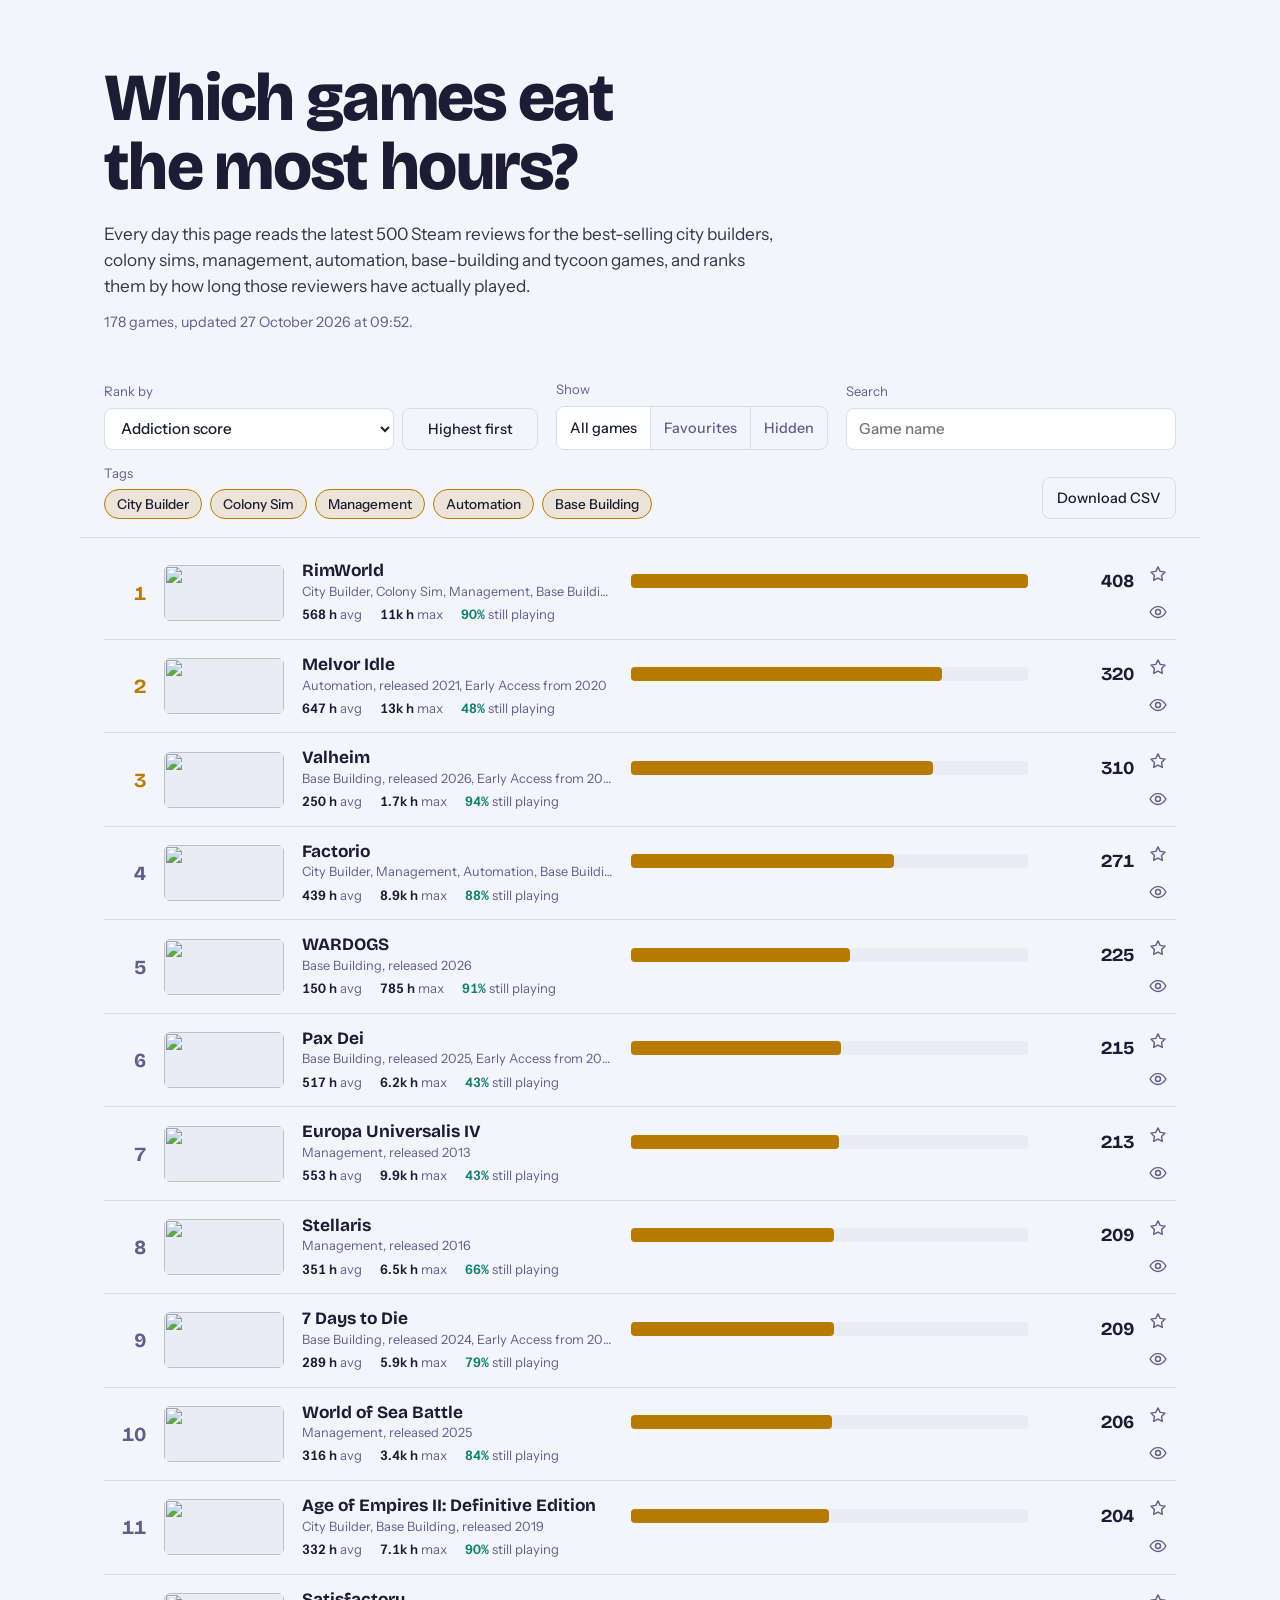
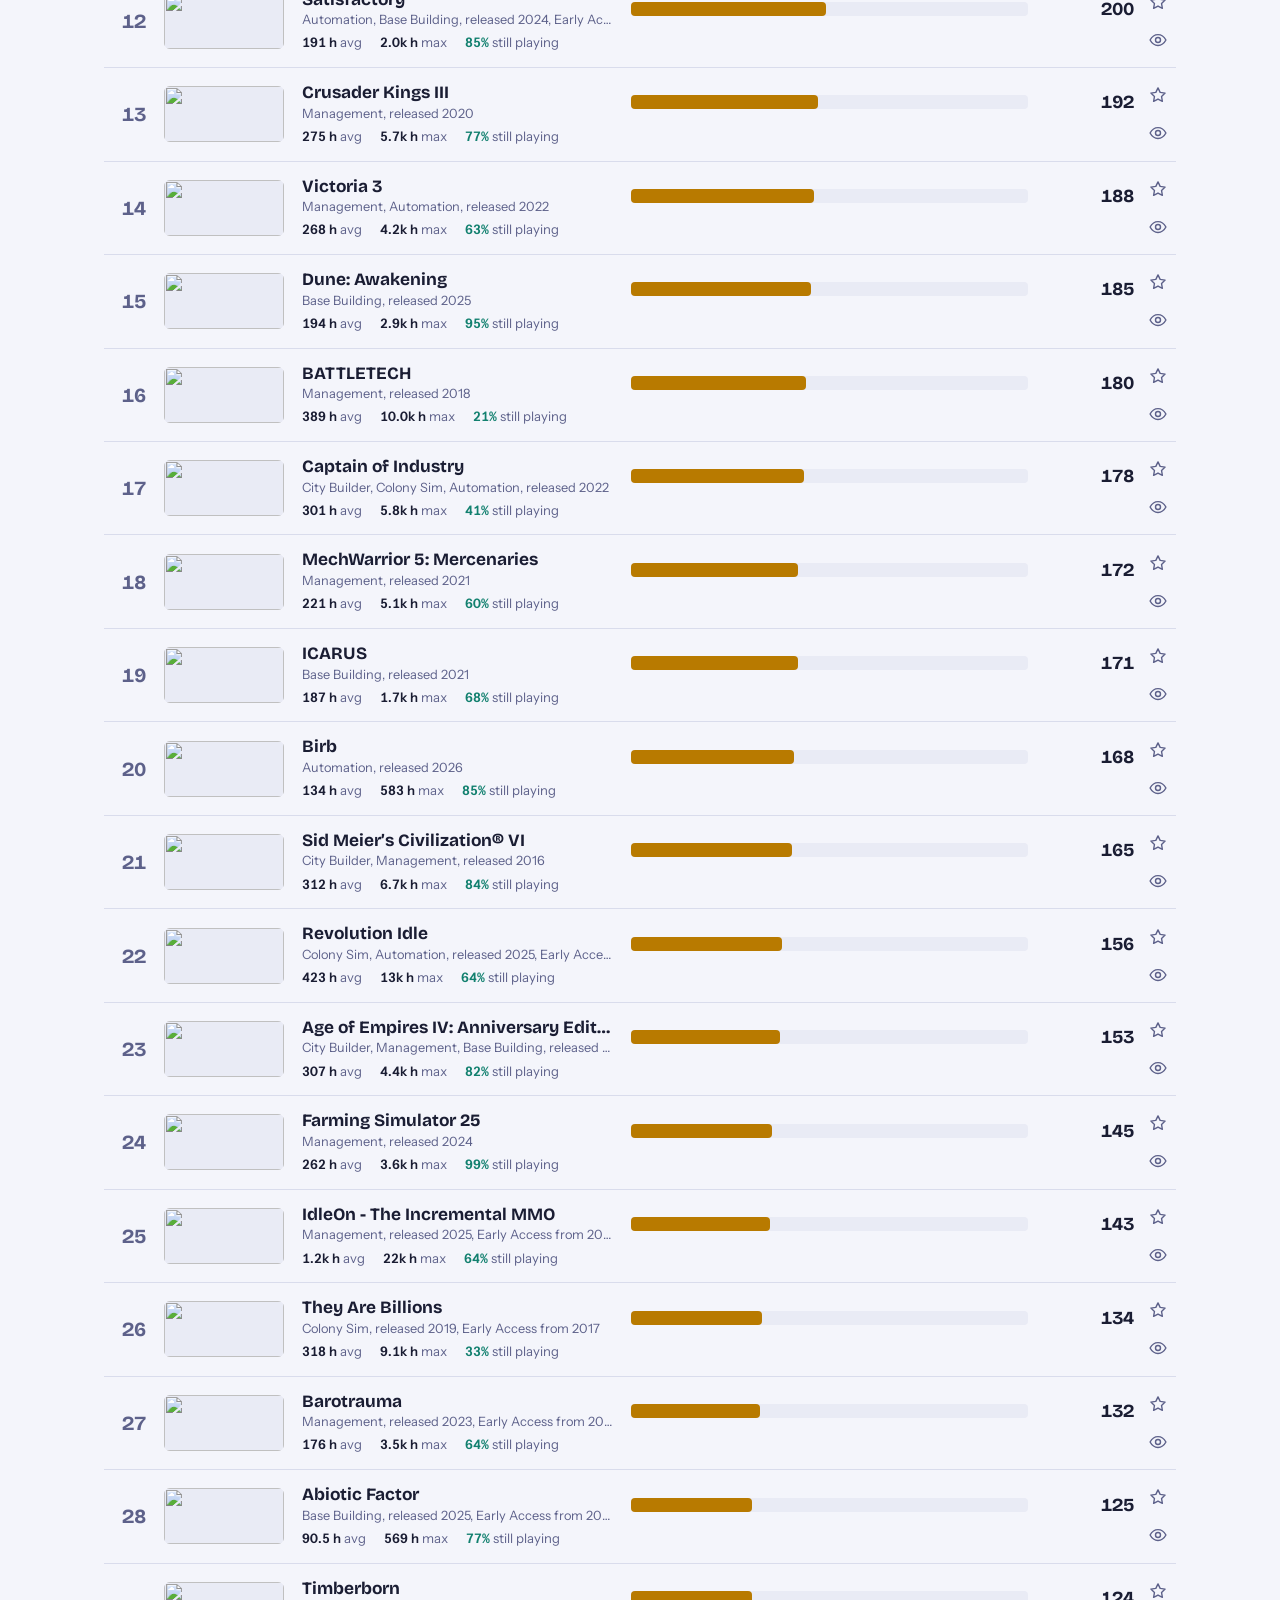
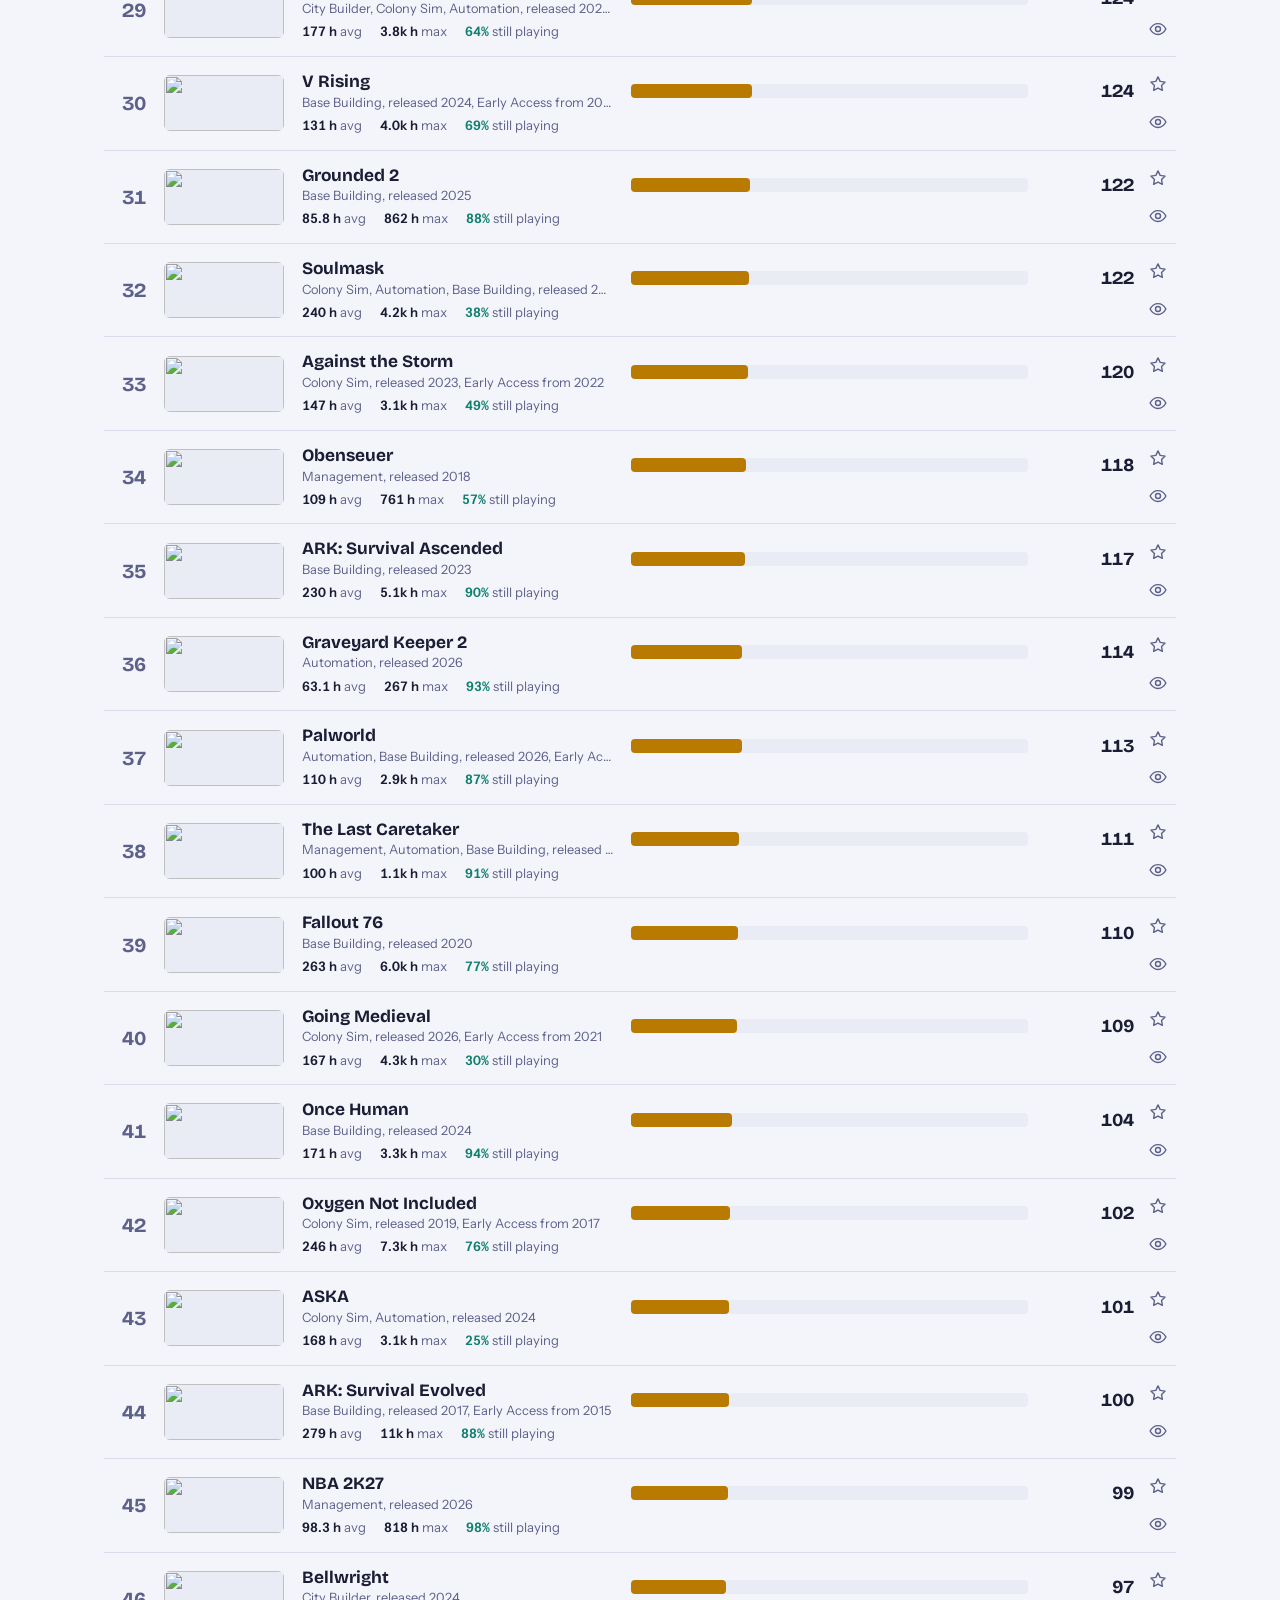
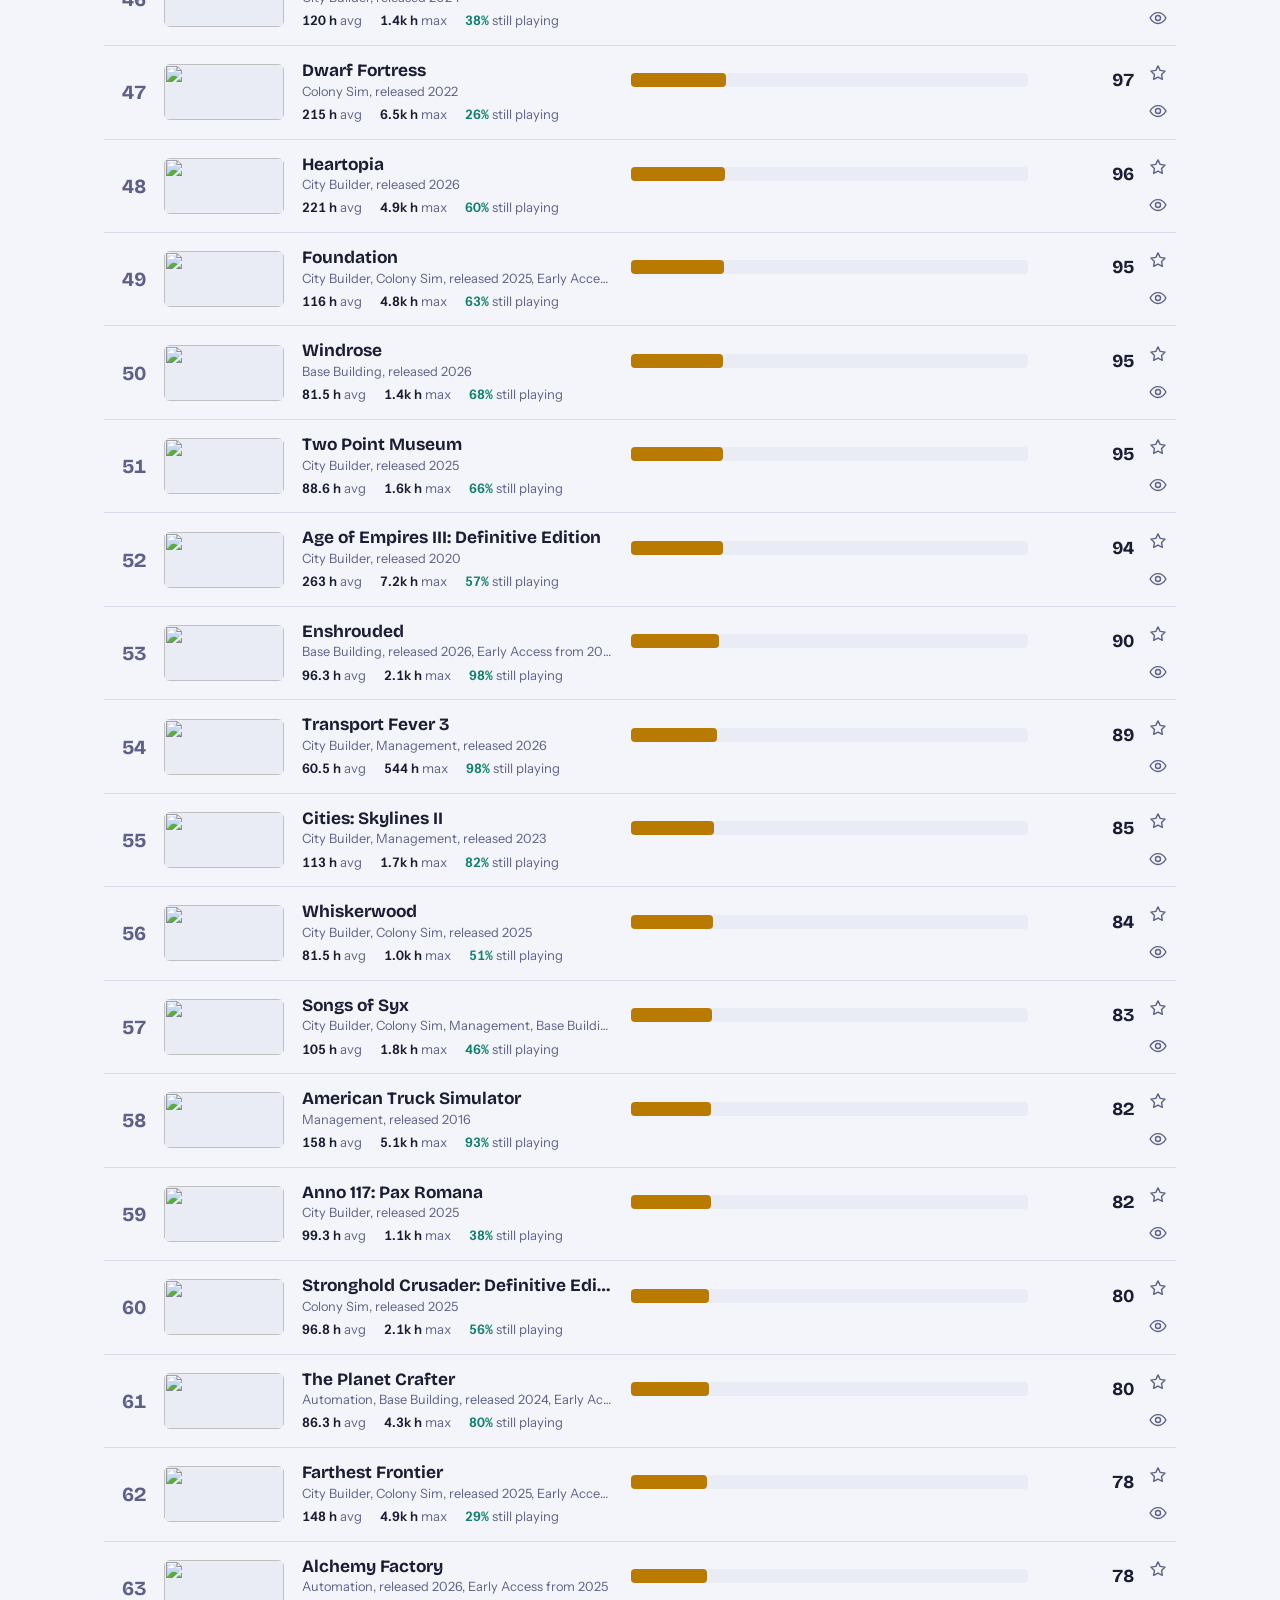
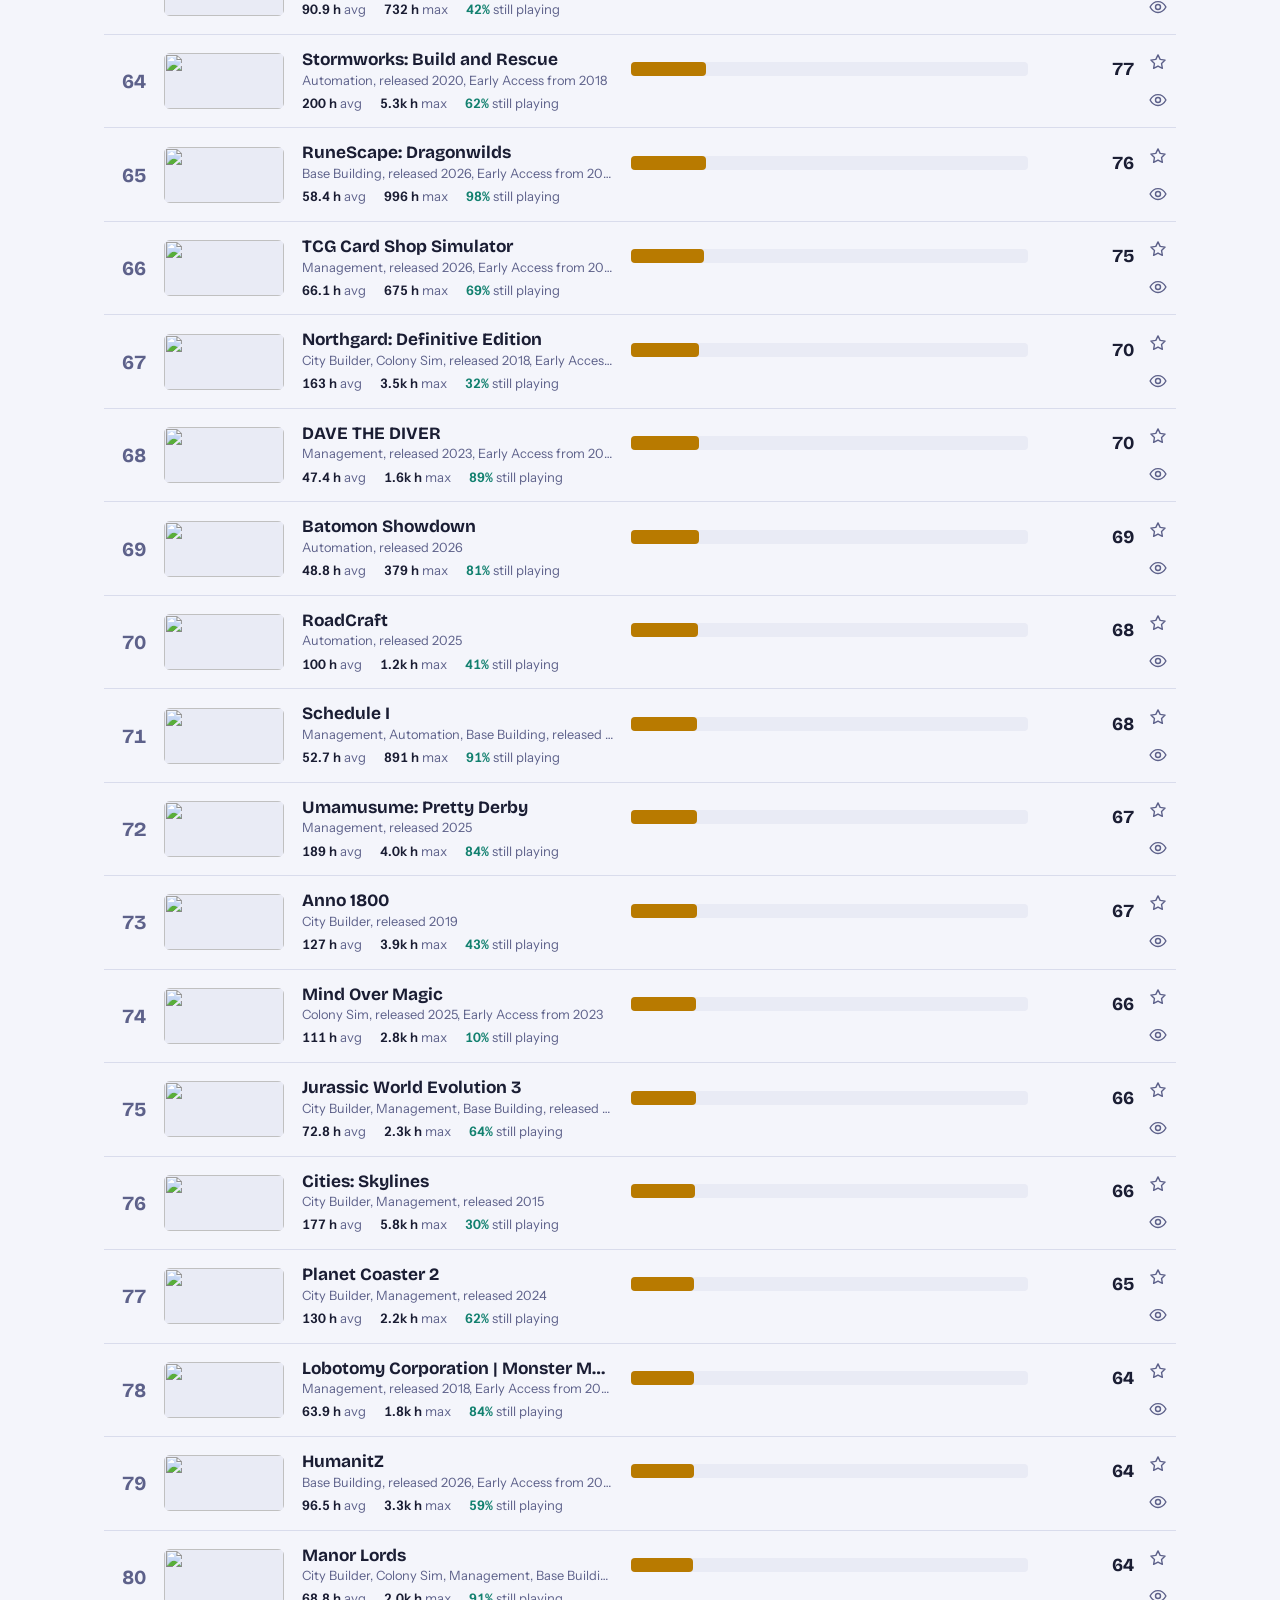
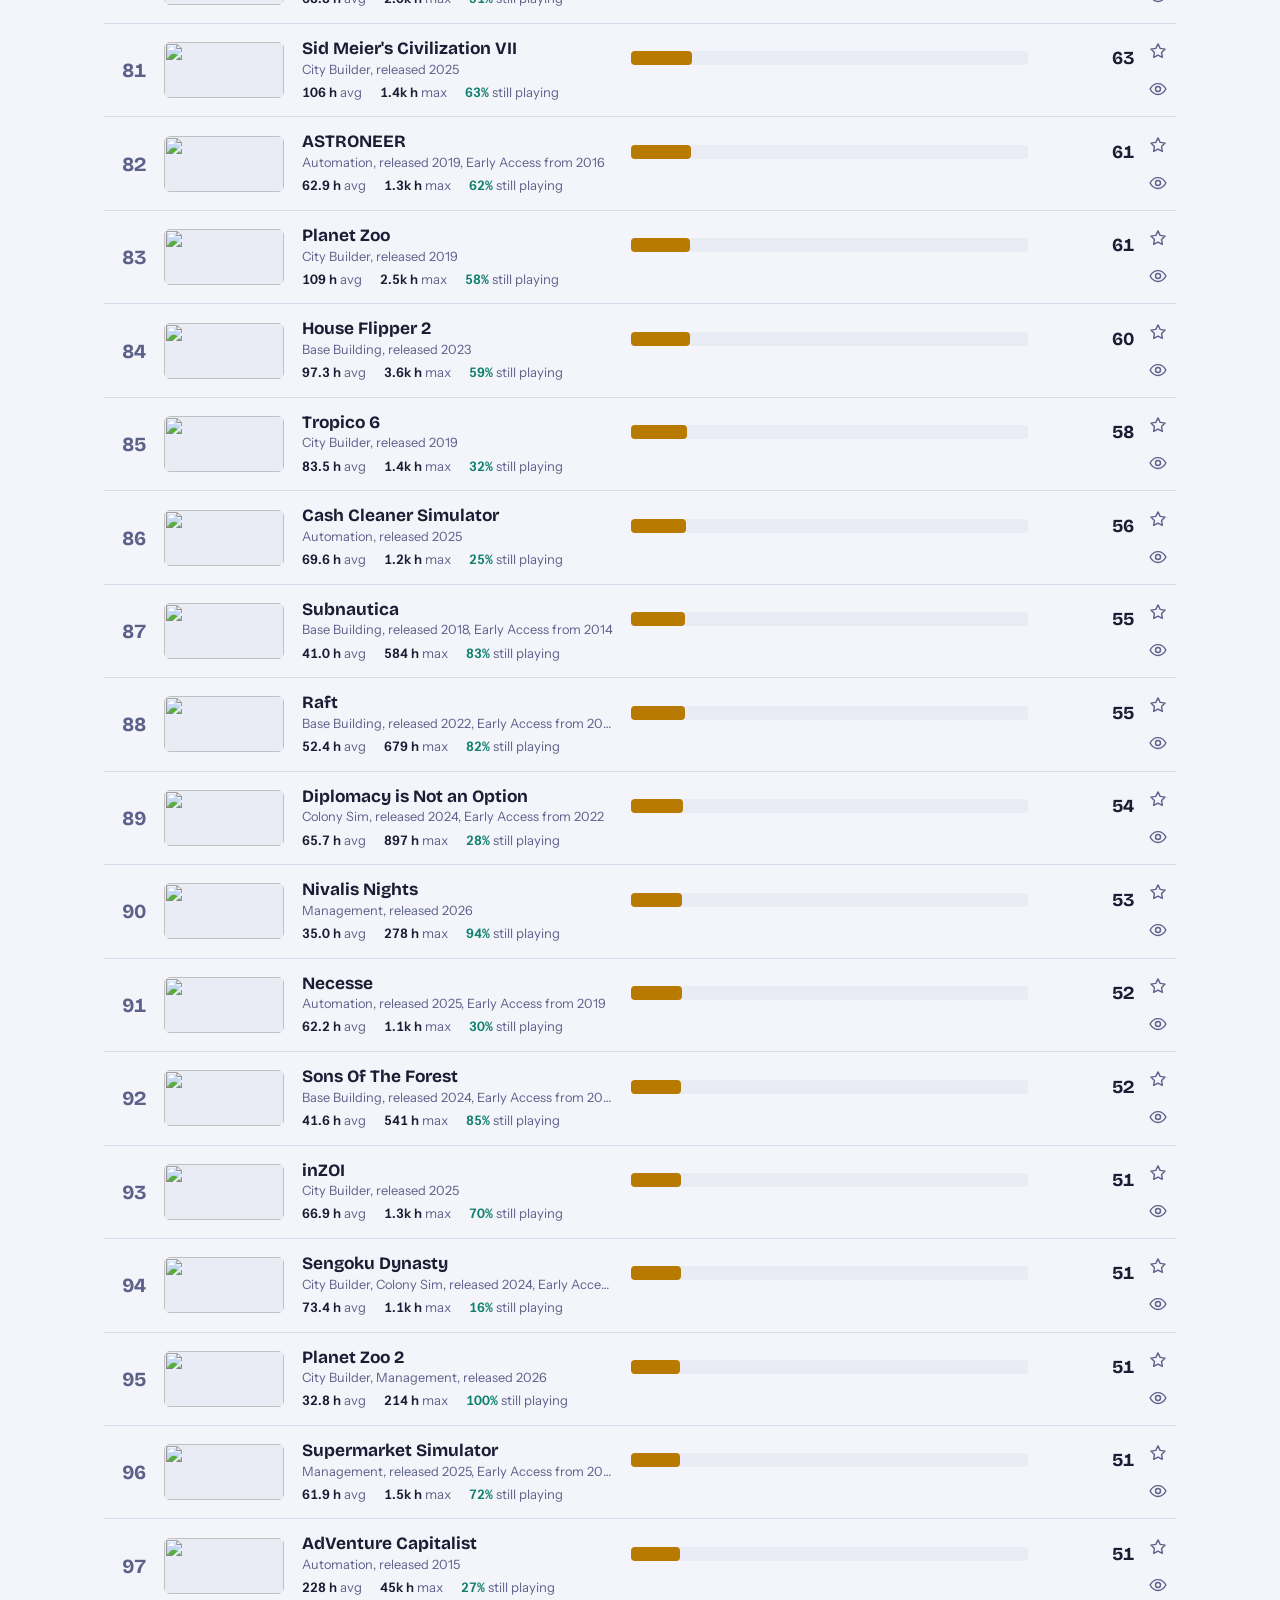
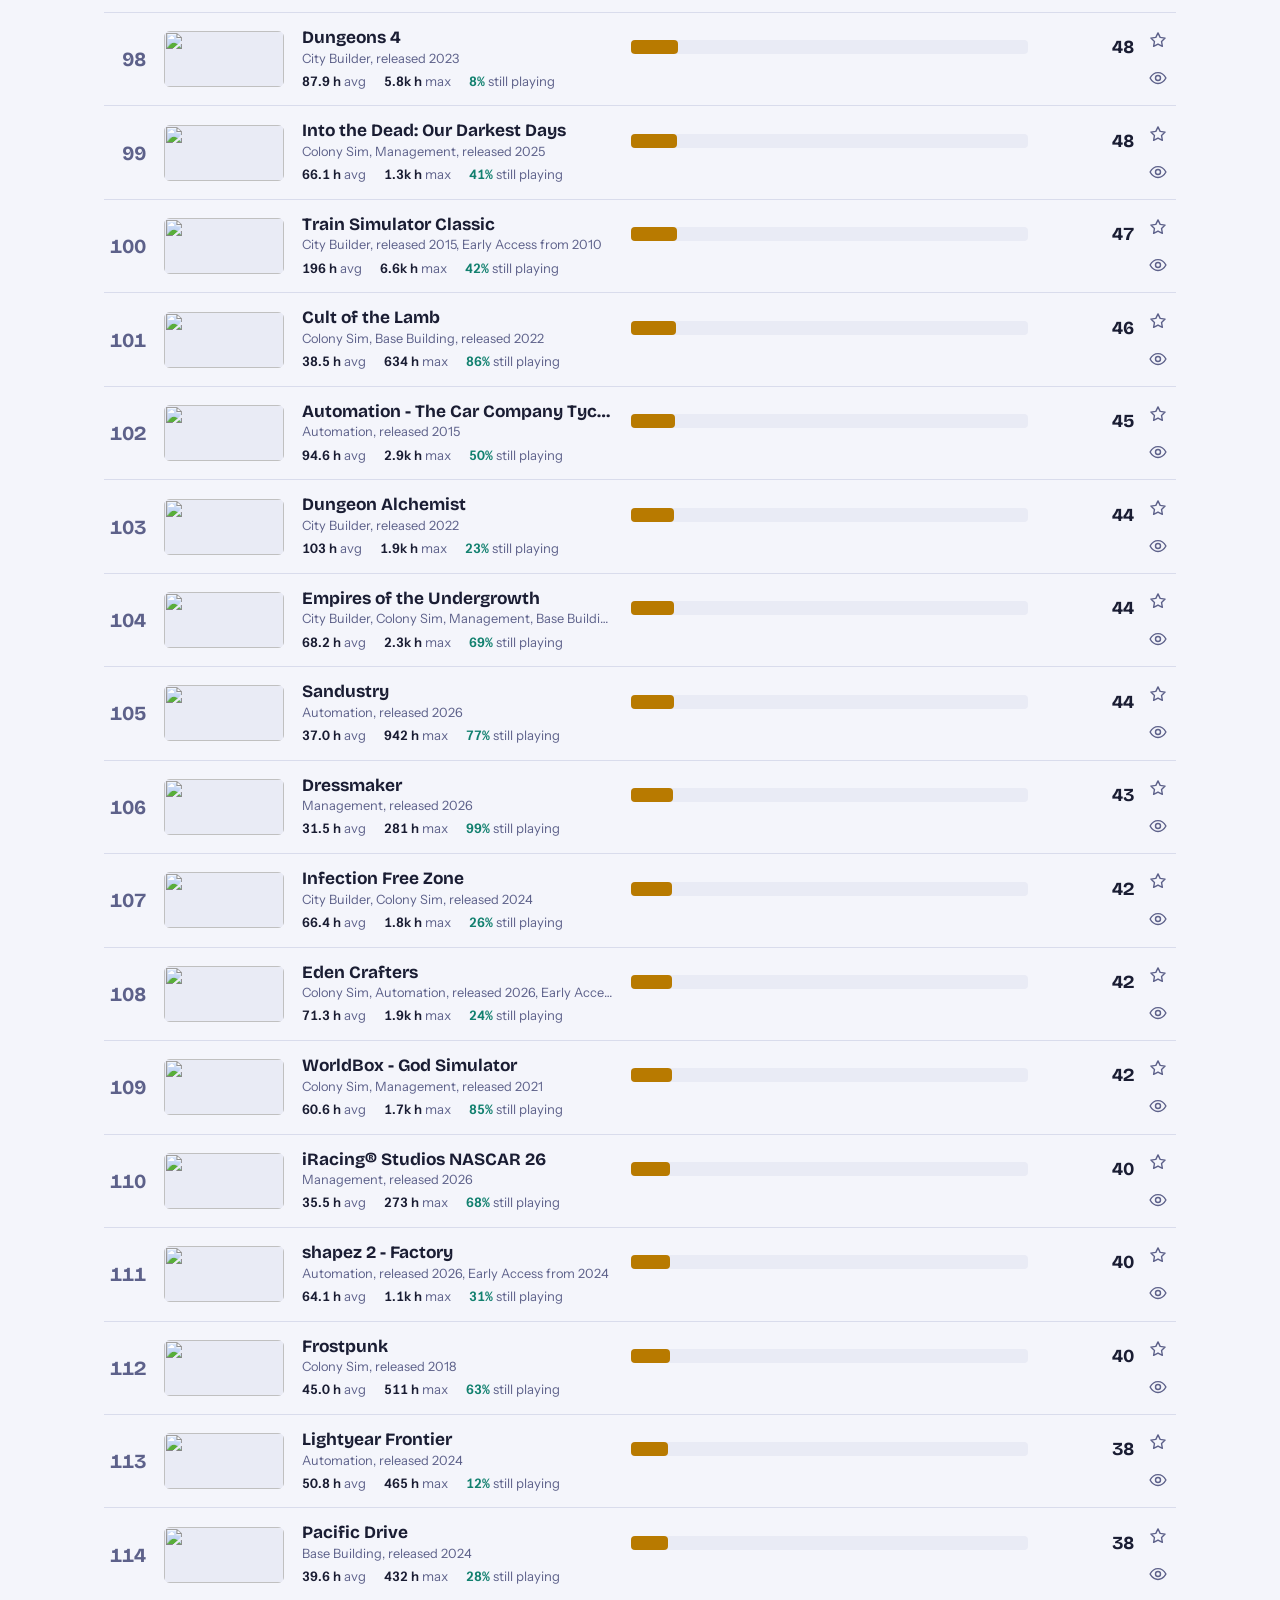
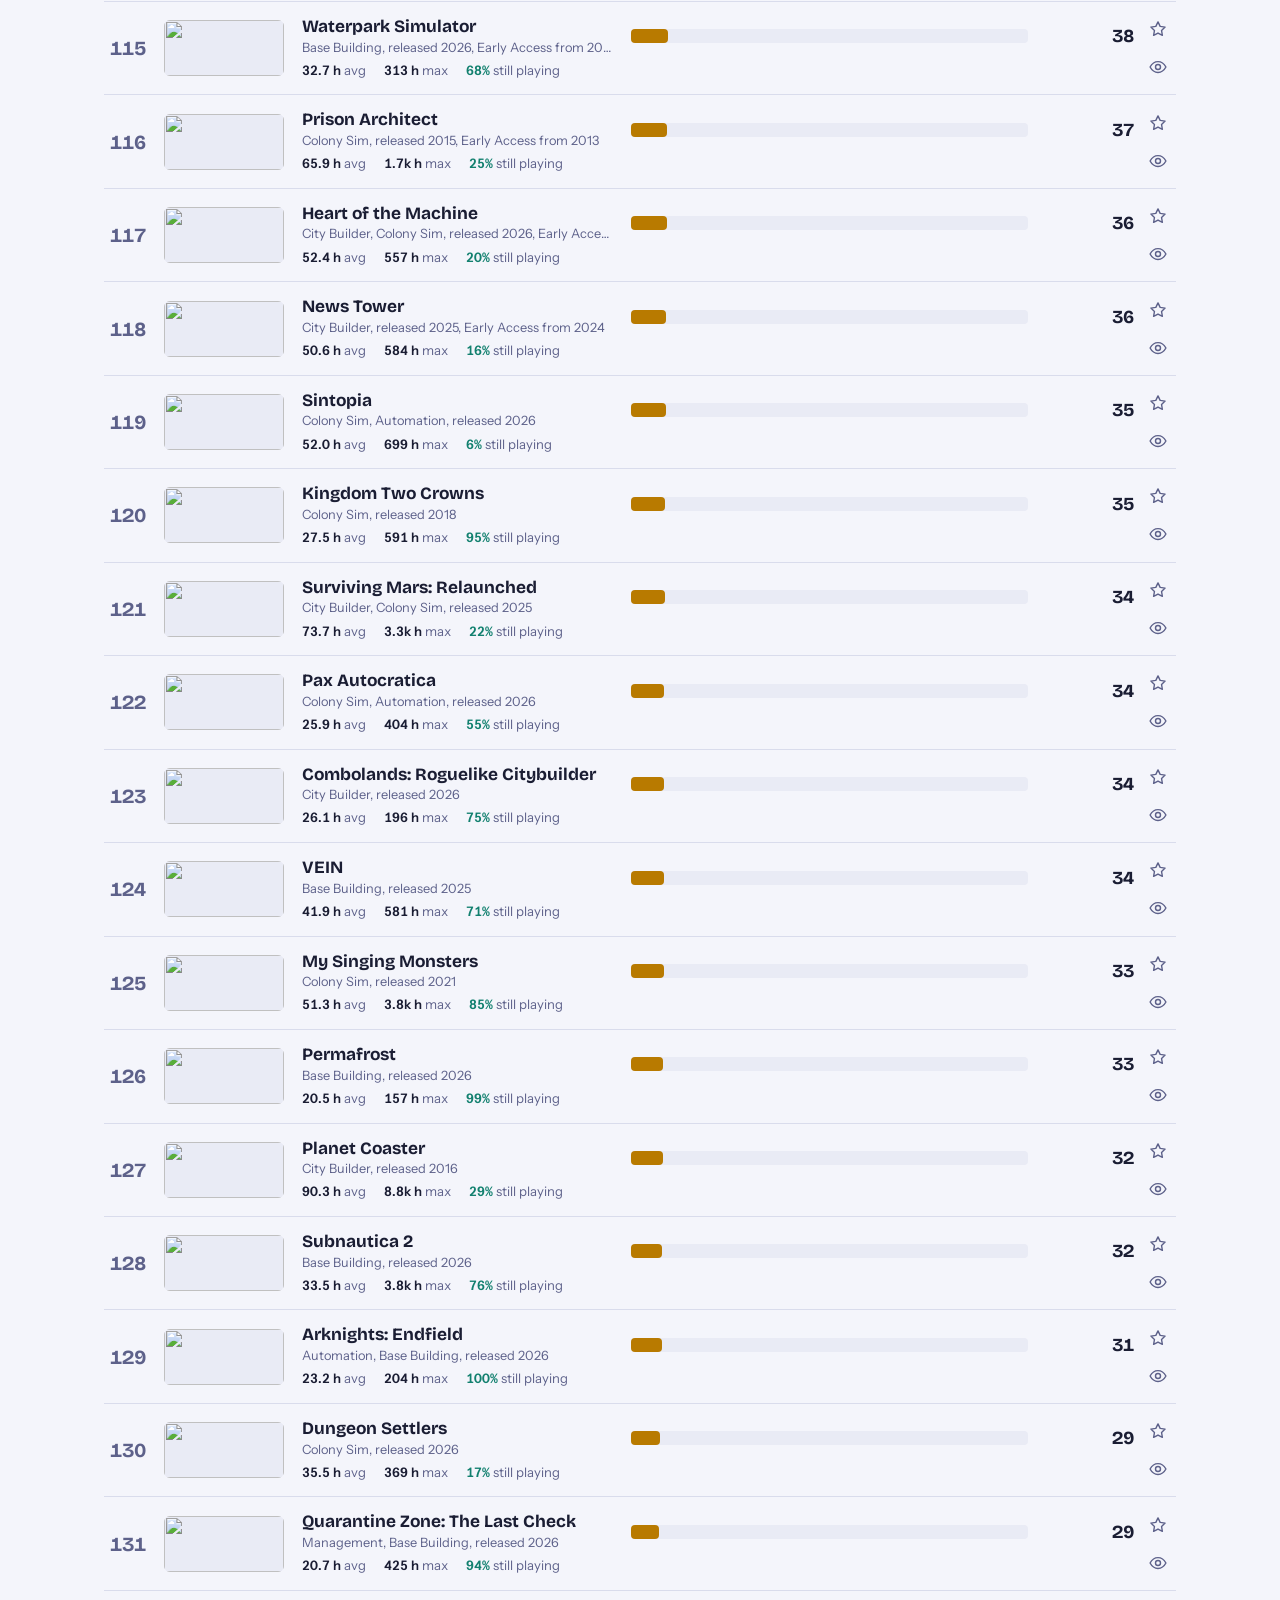
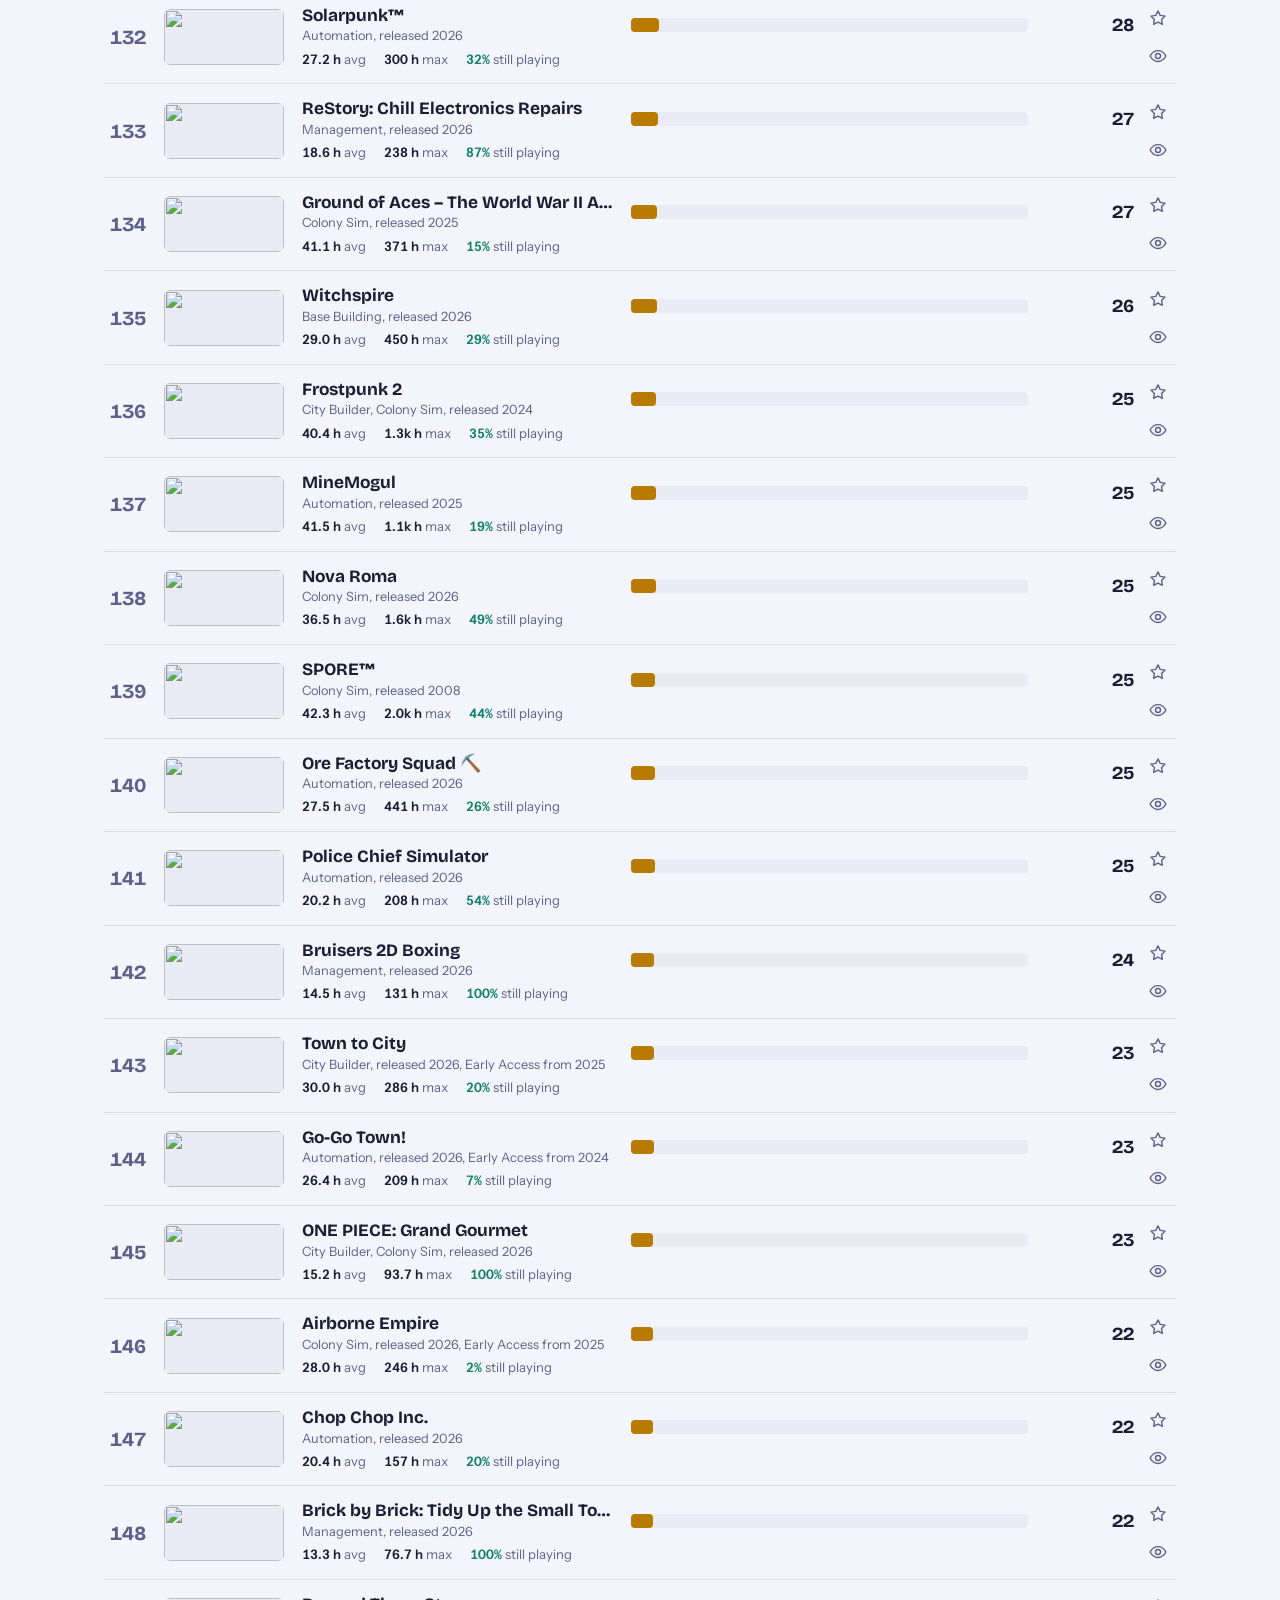
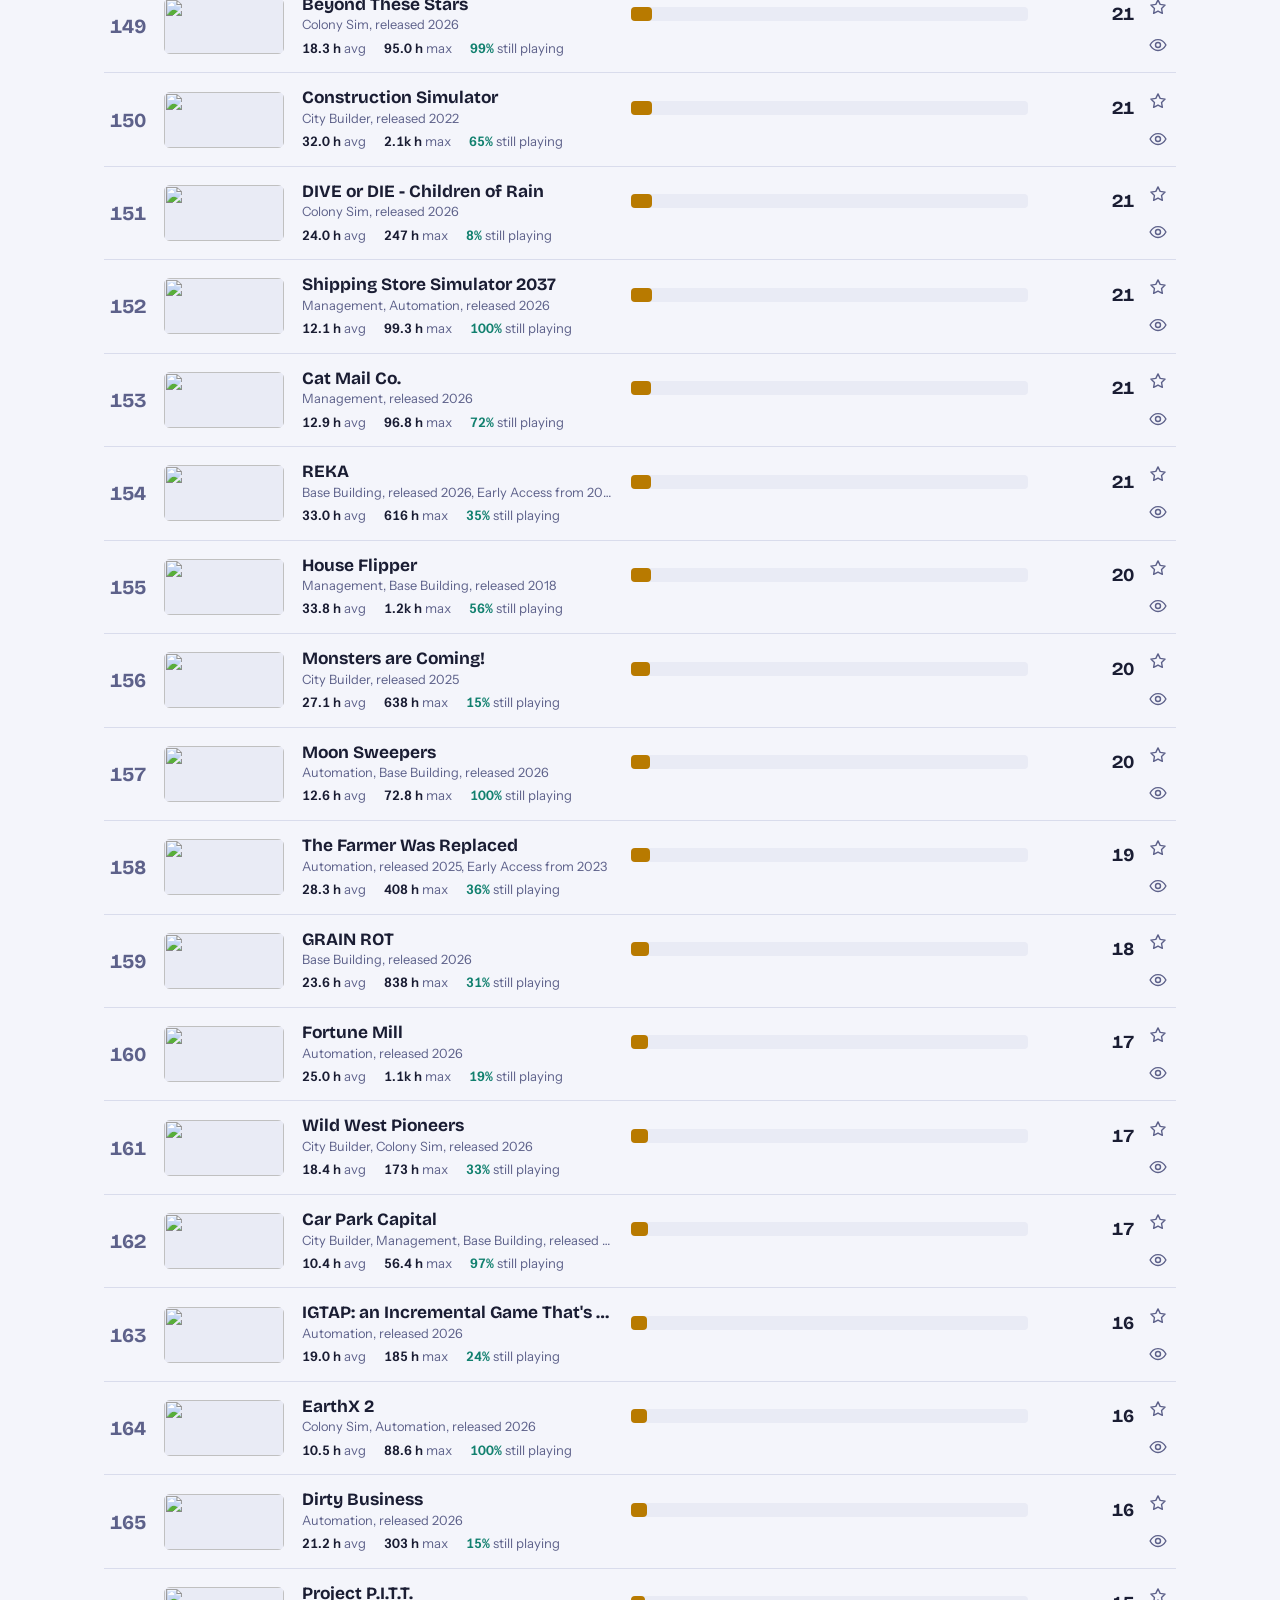
==== docs/index.html @ 0a3deb8a "Add Tycoon tag (games tagged both Management and Capitalism) Config tags can now be custom tags that" ====
<!doctype html>
<html lang="en">
<head>
  <meta charset="utf-8">
  <meta name="viewport" content="width=device-width, initial-scale=1">
  <title>Steam Addiction Tracker</title>
  <meta name="description" content="Which Steam games eat the most hours? Ranked by the playtime of each game's most recent reviewers, updated daily.">
  <link rel="icon" href="data:image/svg+xml,%3Csvg xmlns='http://www.w3.org/2000/svg' viewBox='0 0 32 32'%3E%3Crect width='32' height='32' rx='7' fill='%231A1D33'/%3E%3Crect x='6' y='8' width='20' height='4' rx='2' fill='%23F2B544'/%3E%3Crect x='6' y='14' width='14' height='4' rx='2' fill='%23F2B544' opacity='.75'/%3E%3Crect x='6' y='20' width='9' height='4' rx='2' fill='%23F2B544' opacity='.5'/%3E%3C/svg%3E">
  <link rel="preconnect" href="https://fonts.googleapis.com">
  <link rel="preconnect" href="https://fonts.gstatic.com" crossorigin>
  <link href="https://fonts.googleapis.com/css2?family=Bricolage+Grotesque:opsz,wght@12..96,500;12..96,700;12..96,800&family=Instrument+Sans:wght@400;500;600&display=swap" rel="stylesheet">
  <link rel="stylesheet" href="style.css?v=dev">
</head>
<body>
  <header class="top">
    <h1>Which games eat the most hours?</h1>
    <p class="lede">Every day this page reads the latest <span id="reviewCount">500</span> Steam reviews for the best-selling
      city builders, colony sims, management, automation, base-building and tycoon games, and ranks them by how long
      those reviewers have actually played.</p>
    <p class="meta" id="meta">Loading the latest numbers…</p>
  </header>

  <section class="controls" aria-label="Filter and sort">
    <div class="field">
      <label for="metric">Rank by</label>
      <div class="sort">
      <select id="metric">
        <option value="score">Addiction score</option>
        <option value="age_x">Age-adjusted (vs games its age)</option>
        <option value="median">Median hours</option>
        <option value="avg">Average hours</option>
        <option value="max">Most hours by one player</option>
        <option value="p90">Top 10% of players (hours)</option>
        <option value="median_after_review">Hours played after reviewing</option>
        <option value="active_pct">Still playing (last 2 weeks)</option>
        <option value="heavy_pct">Heavy players</option>
        <option value="avg_last_2w">Hours in the last 2 weeks</option>
        <option value="players_now">Playing right now</option>
        <option value="release">Release date</option>
      </select>
      <button class="ghost dir" id="dir" type="button" aria-label="Sort direction">Highest first</button>
      </div>
    </div>
    <div class="field">
      <span id="showLabel">Show</span>
      <div class="seg" id="show" role="group" aria-labelledby="showLabel">
        <button type="button" data-show="all" aria-pressed="true">All games</button>
        <button type="button" data-show="fav" aria-pressed="false">Favourites <span class="count" id="favCount"></span></button>
        <button type="button" data-show="hidden" aria-pressed="false">Hidden <span class="count" id="hiddenCount"></span></button>
      </div>
    </div>
    <label class="field grow">
      <span>Search</span>
      <input id="search" type="search" placeholder="Game name" autocomplete="off">
    </label>
    <div class="field tags-field">
      <span id="tagsLabel">Tags</span>
      <div class="tags" id="tags" role="group" aria-labelledby="tagsLabel"></div>
    </div>
    <button class="ghost" id="csv" type="button">Download CSV</button>
  </section>

  <main>
    <ol class="board" id="board" aria-live="polite"></ol>
    <p class="empty" id="empty" hidden></p>
  </main>

  <footer class="how">
    <h2>How the numbers work</h2>
    <dl>
      <div><dt>Hours</dt><dd>Each reviewer's total playtime on Steam for that game, as of today. Not just when they wrote the review.</dd></div>
      <div><dt>Addiction score</dt><dd>Median hours × (1 + share of reviewers who played in the last two weeks). The median keeps a few people who left the game idling for months from skewing things, and the second part rewards games people keep coming back to.</dd></div>
      <div><dt>Age-adjusted</dt><dd>Older games collect more hours simply because people have had longer to play them. So each game's addiction score is compared with the <span id="agePeers">30</span> games in the list closest to it in age. 2.0× means people play it twice as much as a typical game its age, 1.0× means about average. Age counts from when the game first became playable on Steam, Early Access included.</dd></div>
      <div><dt>Still playing</dt><dd>Share of the sampled reviewers who played at least a few minutes in the last two weeks.</dd></div>
      <div><dt>Heavy players</dt><dd>Share of reviewers with <span id="heavyHours">100</span>+ hours.</dd></div>
      <div><dt>Hours after reviewing</dt><dd>Median of total hours minus hours at the time of the review. High numbers mean people kept playing long after giving their opinion.</dd></div>
      <div><dt>Keep in mind</dt><dd>Recent reviewers aren't every player, and playtime only counts time spent in the Steam version. Favourites and hidden games are saved in this browser only.</dd></div>
    </dl>
    <p class="source">Data from the public Steam store. Source and settings on <a href="https://github.com/MarcoJHB/steam-addiction-tracker">GitHub</a>.</p>
  </footer>

  <template id="rowTpl">
    <li class="row">
      <div class="row-main">
      <button class="row-head" type="button" aria-expanded="false">
        <span class="rank"></span>
        <img class="art" alt="" loading="lazy" width="120" height="56">
        <span class="title">
          <span class="name"></span>
          <span class="sub"></span>
        </span>
        <span class="bar-wrap" aria-hidden="true"><span class="bar"></span><span class="tick"></span></span>
        <span class="value"></span>
        <span class="mini">
          <span><b class="m-avg"></b> avg</span>
          <span><b class="m-max"></b> max</span>
          <span><b class="m-active"></b> still playing</span>
        </span>
      </button>
      <span class="actions">
        <button class="icon fav" type="button" aria-pressed="false">
          <svg viewBox="0 0 24 24" aria-hidden="true"><path d="M12 3.5l2.6 5.3 5.9.9-4.25 4.1 1 5.85L12 16.9l-5.25 2.75 1-5.85L3.5 9.7l5.9-.9z"/></svg>
        </button>
        <button class="icon hide" type="button" aria-pressed="false">
          <svg viewBox="0 0 24 24" aria-hidden="true"><path class="eye" d="M2.5 12S6 5.5 12 5.5 21.5 12 21.5 12 18 18.5 12 18.5 2.5 12 2.5 12z"/><circle class="eye" cx="12" cy="12" r="3"/><path class="slash" d="M4 4l16 16"/></svg>
        </button>
      </span>
      </div>
      <div class="detail" hidden></div>
    </li>
  </template>

  <script src="app.js?v=dev"></script>
</body>
</html>
---- docs/style.css ----
:root {
  --bg: #1A1D33;
  --bg-raised: #22264A;
  --bg-sunk: #151830;
  --ink: #ECEAF4;
  --muted: #8C90B4;
  --line: #2F3460;
  --amber: #F2B544;
  --amber-soft: rgba(242, 181, 68, .18);
  --teal: #5CC8B6;
  --focus: #9FB6FF;
  --display: "Bricolage Grotesque", system-ui, sans-serif;
  --body: "Instrument Sans", system-ui, sans-serif;
  color-scheme: dark;
}

@media (prefers-color-scheme: light) {
  :root {
    --bg: #F4F5FB;
    --bg-raised: #FFFFFF;
    --bg-sunk: #E9EBF5;
    --ink: #1A1D33;
    --muted: #5D618A;
    --line: #D9DCEC;
    --amber: #B87A00;
    --amber-soft: rgba(184, 122, 0, .14);
    --teal: #12806F;
    --focus: #3355CC;
    color-scheme: light;
  }
}

* { box-sizing: border-box; }

body {
  margin: 0;
  background: var(--bg);
  color: var(--ink);
  font: 16px/1.5 var(--body);
  -webkit-font-smoothing: antialiased;
}

a { color: inherit; text-underline-offset: 3px; }
a:hover { color: var(--amber); }

:focus-visible { outline: 2px solid var(--focus); outline-offset: 2px; border-radius: 4px; }

.top, .controls, main, .how {
  max-width: 1120px;
  margin: 0 auto;
  padding-left: 24px;
  padding-right: 24px;
}

/* ---- header ---- */

.top { padding-top: 64px; padding-bottom: 28px; }

h1 {
  font: 800 clamp(2.2rem, 6vw, 4.2rem)/1.02 var(--display);
  letter-spacing: -.025em;
  margin: 0 0 20px;
  max-width: 14ch;
}

.lede { max-width: 62ch; margin: 0 0 14px; font-size: 1.075rem; color: var(--ink); opacity: .88; }
.meta { margin: 0; color: var(--muted); font-size: .9rem; }

/* ---- controls ---- */

.controls {
  display: flex;
  flex-wrap: wrap;
  gap: 14px 18px;
  align-items: flex-end;
  padding-top: 18px;
  padding-bottom: 18px;
  position: sticky;
  top: 0;
  z-index: 5;
  background: var(--bg);
  border-bottom: 1px solid var(--line);
}

.field { display: flex; flex-direction: column; gap: 6px; font-size: .82rem; color: var(--muted); }
.field.grow { flex: 1 1 180px; }
.tags-field { flex: 1 1 420px; order: 5; }
#csv { order: 6; }

select, input[type=search] {
  font: 500 .95rem var(--body);
  color: var(--ink);
  background: var(--bg-raised);
  border: 1px solid var(--line);
  border-radius: 8px;
  padding: 9px 12px;
  min-height: 42px;
}
select { padding-right: 32px; }
input[type=search] { width: 100%; }

.tags { display: flex; flex-wrap: wrap; gap: 8px; }
.tag {
  font: 500 .85rem var(--body);
  color: var(--muted);
  background: transparent;
  border: 1px solid var(--line);
  border-radius: 999px;
  padding: 6px 12px;
  cursor: pointer;
}
.tag[aria-pressed=true] { color: var(--ink); border-color: var(--amber); background: var(--amber-soft); }

.ghost {
  font: 500 .9rem var(--body);
  color: var(--ink);
  background: transparent;
  border: 1px solid var(--line);
  border-radius: 8px;
  padding: 9px 14px;
  min-height: 42px;
  cursor: pointer;
}
.ghost:hover { border-color: var(--muted); }

.sort { display: flex; gap: 8px; }
.dir { white-space: nowrap; min-width: 8.5rem; }

.seg { display: flex; border: 1px solid var(--line); border-radius: 8px; overflow: hidden; }
.seg button {
  font: 500 .9rem var(--body);
  color: var(--muted);
  background: transparent;
  border: 0;
  border-right: 1px solid var(--line);
  padding: 9px 13px;
  min-height: 42px;
  cursor: pointer;
  white-space: nowrap;
}
.seg button:last-child { border-right: 0; }
.seg button[aria-pressed=true] { color: var(--ink); background: var(--bg-raised); }
.seg .count { color: var(--muted); font-variant-numeric: tabular-nums; }

/* ---- row actions ---- */

.row-main { display: flex; align-items: center; gap: 6px; }
.row-main .row-head { flex: 1; min-width: 0; }
.actions { display: flex; flex-direction: column; gap: 2px; }
.icon {
  width: 36px; height: 36px;
  display: grid; place-items: center;
  background: none; border: 0; border-radius: 8px;
  color: var(--muted);
  cursor: pointer;
}
.icon:hover { background: var(--bg-raised); color: var(--ink); }
.icon svg { width: 20px; height: 20px; fill: none; stroke: currentColor; stroke-width: 1.7; stroke-linejoin: round; stroke-linecap: round; }
.fav[aria-pressed=true] { color: var(--amber); }
.fav[aria-pressed=true] svg { fill: currentColor; }
.hide .slash { display: none; }
.hide[aria-pressed=true] { color: var(--ink); }
.hide[aria-pressed=true] .slash { display: inline; }
.hide[aria-pressed=true] .eye { opacity: .45; }
.row.is-hidden .row-head { opacity: .55; }

/* ---- board ---- */

main { padding-top: 8px; padding-bottom: 48px; }

.board { list-style: none; margin: 0; padding: 0; }

.row { border-bottom: 1px solid var(--line); }

.row-head {
  width: 100%;
  display: grid;
  grid-template-columns: 2.6rem 120px minmax(160px, 1.1fr) minmax(140px, 1.4fr) 5.5rem;
  grid-template-areas: "rank art title bar value" "rank art mini mini mini";
  column-gap: 18px;
  row-gap: 4px;
  align-items: center;
  padding: 14px 0;
  background: none;
  border: 0;
  color: inherit;
  font: inherit;
  text-align: left;
  cursor: pointer;
}
.row-head:hover .name { color: var(--amber); }

.rank { grid-area: rank; font: 700 1.25rem var(--display); color: var(--muted); font-variant-numeric: tabular-nums; text-align: right; }
.row:nth-child(-n+3) .rank { color: var(--amber); }

.art { grid-area: art; width: 120px; height: 56px; object-fit: cover; border-radius: 6px; background: var(--bg-sunk); }

.title { grid-area: title; min-width: 0; }
.name { display: block; font: 700 1.08rem/1.25 var(--display); white-space: nowrap; overflow: hidden; text-overflow: ellipsis; }
.sub { display: block; font-size: .8rem; color: var(--muted); white-space: nowrap; overflow: hidden; text-overflow: ellipsis; }

.bar-wrap { grid-area: bar; position: relative; height: 14px; background: var(--bg-sunk); border-radius: 4px; }
.bar { position: absolute; inset: 0 auto 0 0; background: var(--amber); border-radius: 4px; }
.tick { position: absolute; top: -4px; bottom: -4px; width: 2px; background: var(--ink); opacity: .7; border-radius: 1px; }
.tick[hidden] { display: none; }

.value { grid-area: value; font: 700 1.15rem var(--display); font-variant-numeric: tabular-nums; text-align: right; white-space: nowrap; }

.mini { grid-area: mini; display: flex; flex-wrap: wrap; gap: 4px 18px; font-size: .82rem; color: var(--muted); }
.mini b { color: var(--ink); font-weight: 600; font-variant-numeric: tabular-nums; }
.mini .m-active { color: var(--teal); }

.stale { color: var(--muted); font-style: italic; }

/* ---- detail ---- */

.detail {
  margin: 0 0 18px calc(2.6rem + 18px);
  padding: 20px 22px 22px;
  background: var(--bg-raised);
  border-radius: 10px;
  display: grid;
  grid-template-columns: repeat(auto-fit, minmax(280px, 1fr));
  gap: 26px 40px;
}
.detail[hidden] { display: none; }
.detail .numbers { grid-column: 1 / -1; }

.detail h3 { font: 700 .95rem var(--display); margin: 0 0 10px; }

.stats { display: grid; grid-template-columns: repeat(auto-fill, minmax(150px, 1fr)); gap: 12px 22px; margin: 0; }
.stats div { min-width: 0; }
.stats dt { font-size: .78rem; color: var(--muted); }
.stats dd { margin: 0; font: 600 1.05rem var(--body); font-variant-numeric: tabular-nums; }
.stats dd small { display: block; font-weight: 400; font-size: .78rem; color: var(--muted); }

.chart svg { display: block; width: 100%; height: auto; overflow: visible; }
.chart .axis { fill: var(--muted); font: 11px var(--body); }
.chart .bar-d { fill: var(--amber); }
.chart .heavy { fill: var(--amber); opacity: .55; }
.chart .grid { stroke: var(--line); }
.chart .line { fill: none; stroke: var(--amber); stroke-width: 2.25; }
.chart .line2 { fill: none; stroke: var(--teal); stroke-width: 2; stroke-dasharray: 4 3; }
.chart .dot { fill: var(--amber); }
.chart .note { fill: var(--muted); font: 12px var(--body); }
.legend { display: flex; gap: 16px; font-size: .78rem; color: var(--muted); margin-top: 6px; }
.legend i { display: inline-block; width: 14px; height: 3px; vertical-align: middle; margin-right: 6px; border-radius: 2px; }

.links { grid-column: 1 / -1; display: flex; flex-wrap: wrap; gap: 18px; font-size: .9rem; }

.empty { color: var(--muted); padding: 40px 0; }

/* ---- footer ---- */

.how { padding-top: 32px; padding-bottom: 72px; border-top: 1px solid var(--line); }
.how h2 { font: 700 1.35rem var(--display); margin: 0 0 18px; }
.how dl { display: grid; grid-template-columns: repeat(auto-fit, minmax(280px, 1fr)); gap: 18px 36px; margin: 0 0 28px; }
.how dt { font-weight: 600; margin-bottom: 2px; }
.how dd { margin: 0; color: var(--muted); font-size: .93rem; max-width: 60ch; }
.source { color: var(--muted); font-size: .88rem; margin: 0; }

/* ---- small screens ---- */

@media (max-width: 760px) {
  .top { padding-top: 40px; }
  .top, .controls, main, .how { padding-left: 16px; padding-right: 16px; }
  .row-head {
    grid-template-columns: 1.8rem 76px minmax(0, 1fr) auto;
    grid-template-areas: "rank art title value" "rank art bar bar" "rank mini mini mini";
    column-gap: 12px;
    row-gap: 8px;
  }
  .art { width: 76px; height: 36px; }
  .rank { font-size: 1rem; }
  .bar-wrap { height: 10px; }
  .detail { margin-left: 0; padding: 16px; }
  .controls > .field:not(.grow):not(.tags-field) { flex: 1 1 100%; }
  .sort select { flex: 1; min-width: 0; width: 100%; }
  .dir { min-width: 0; padding: 9px 10px; }
  .seg button { flex: 1; padding: 9px 8px; }
  .icon { width: 34px; height: 34px; }
  .controls { position: static; }
}

@media (prefers-reduced-motion: no-preference) {
  .bar { transition: width .45s cubic-bezier(.2, .7, .2, 1); }
  .detail:not([hidden]) { animation: open .22s ease-out; }
  @keyframes open { from { opacity: 0; transform: translateY(-4px); } to { opacity: 1; transform: none; } }
}
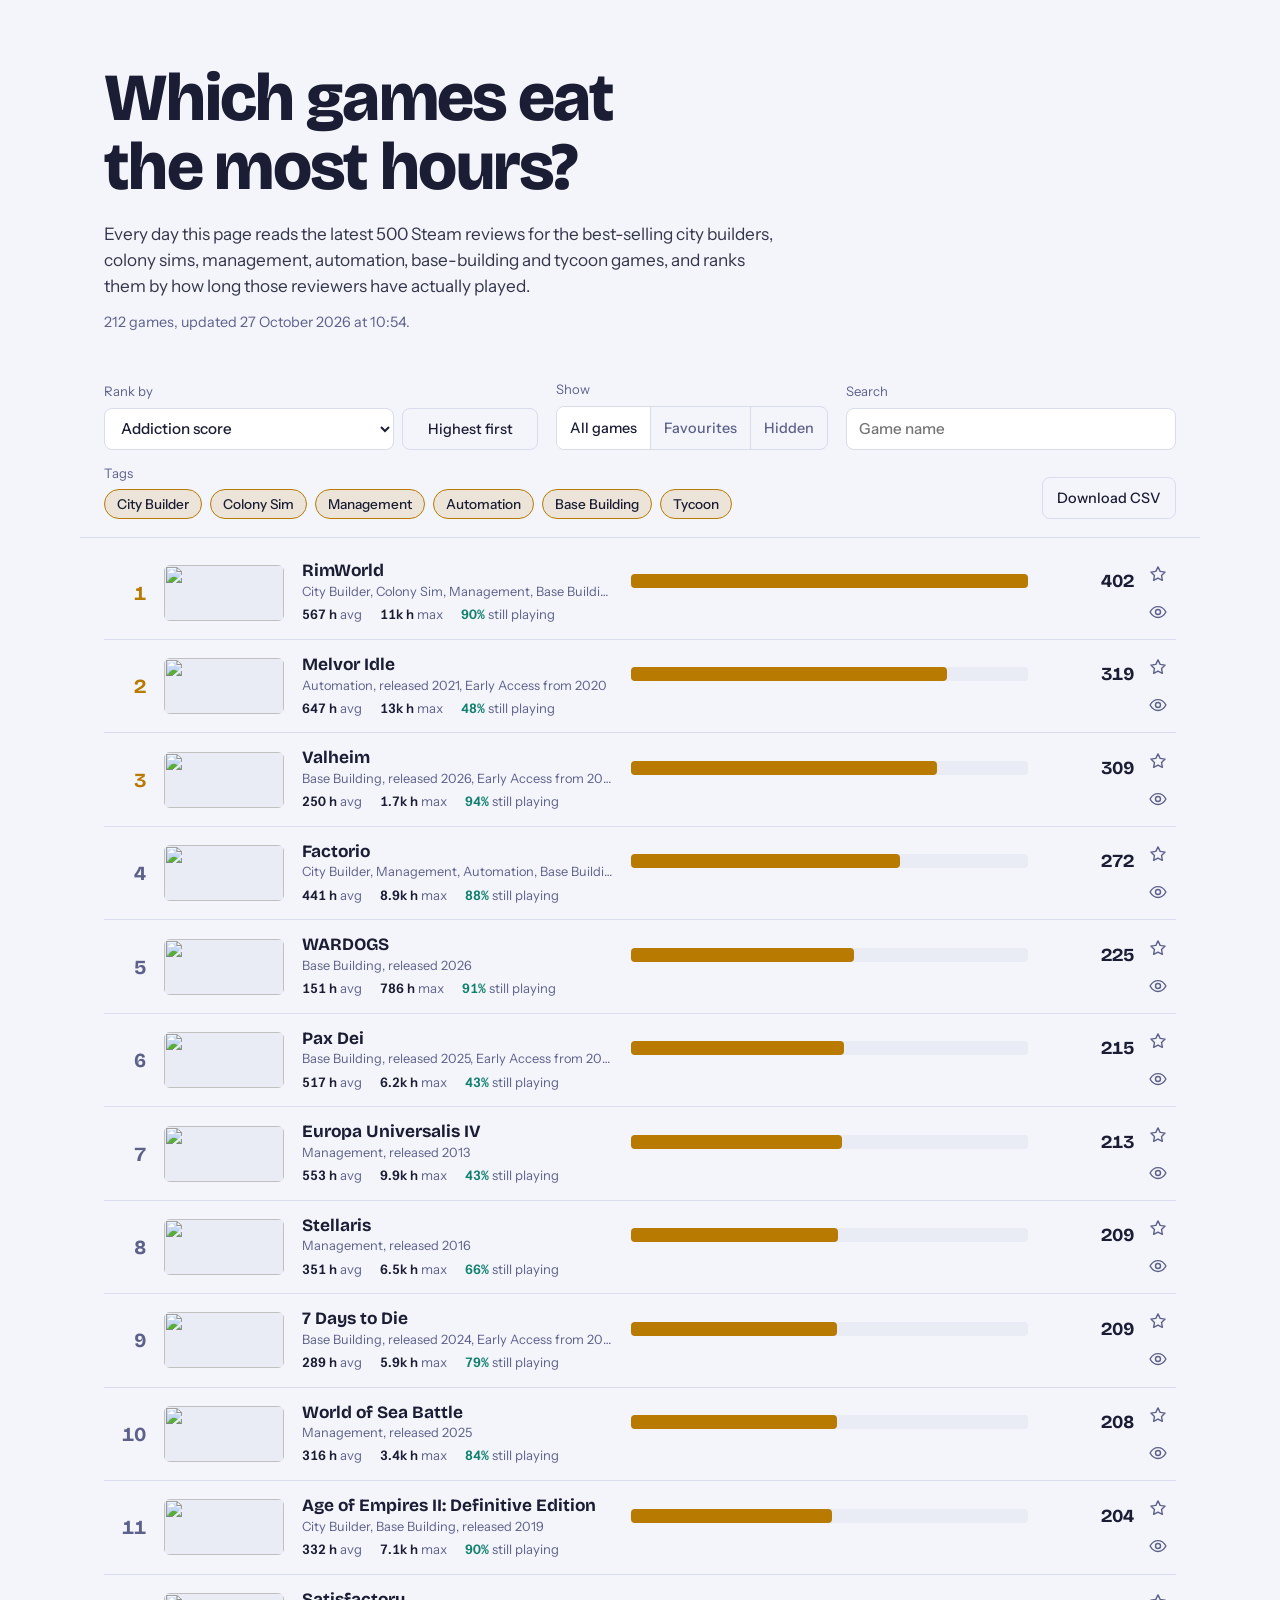
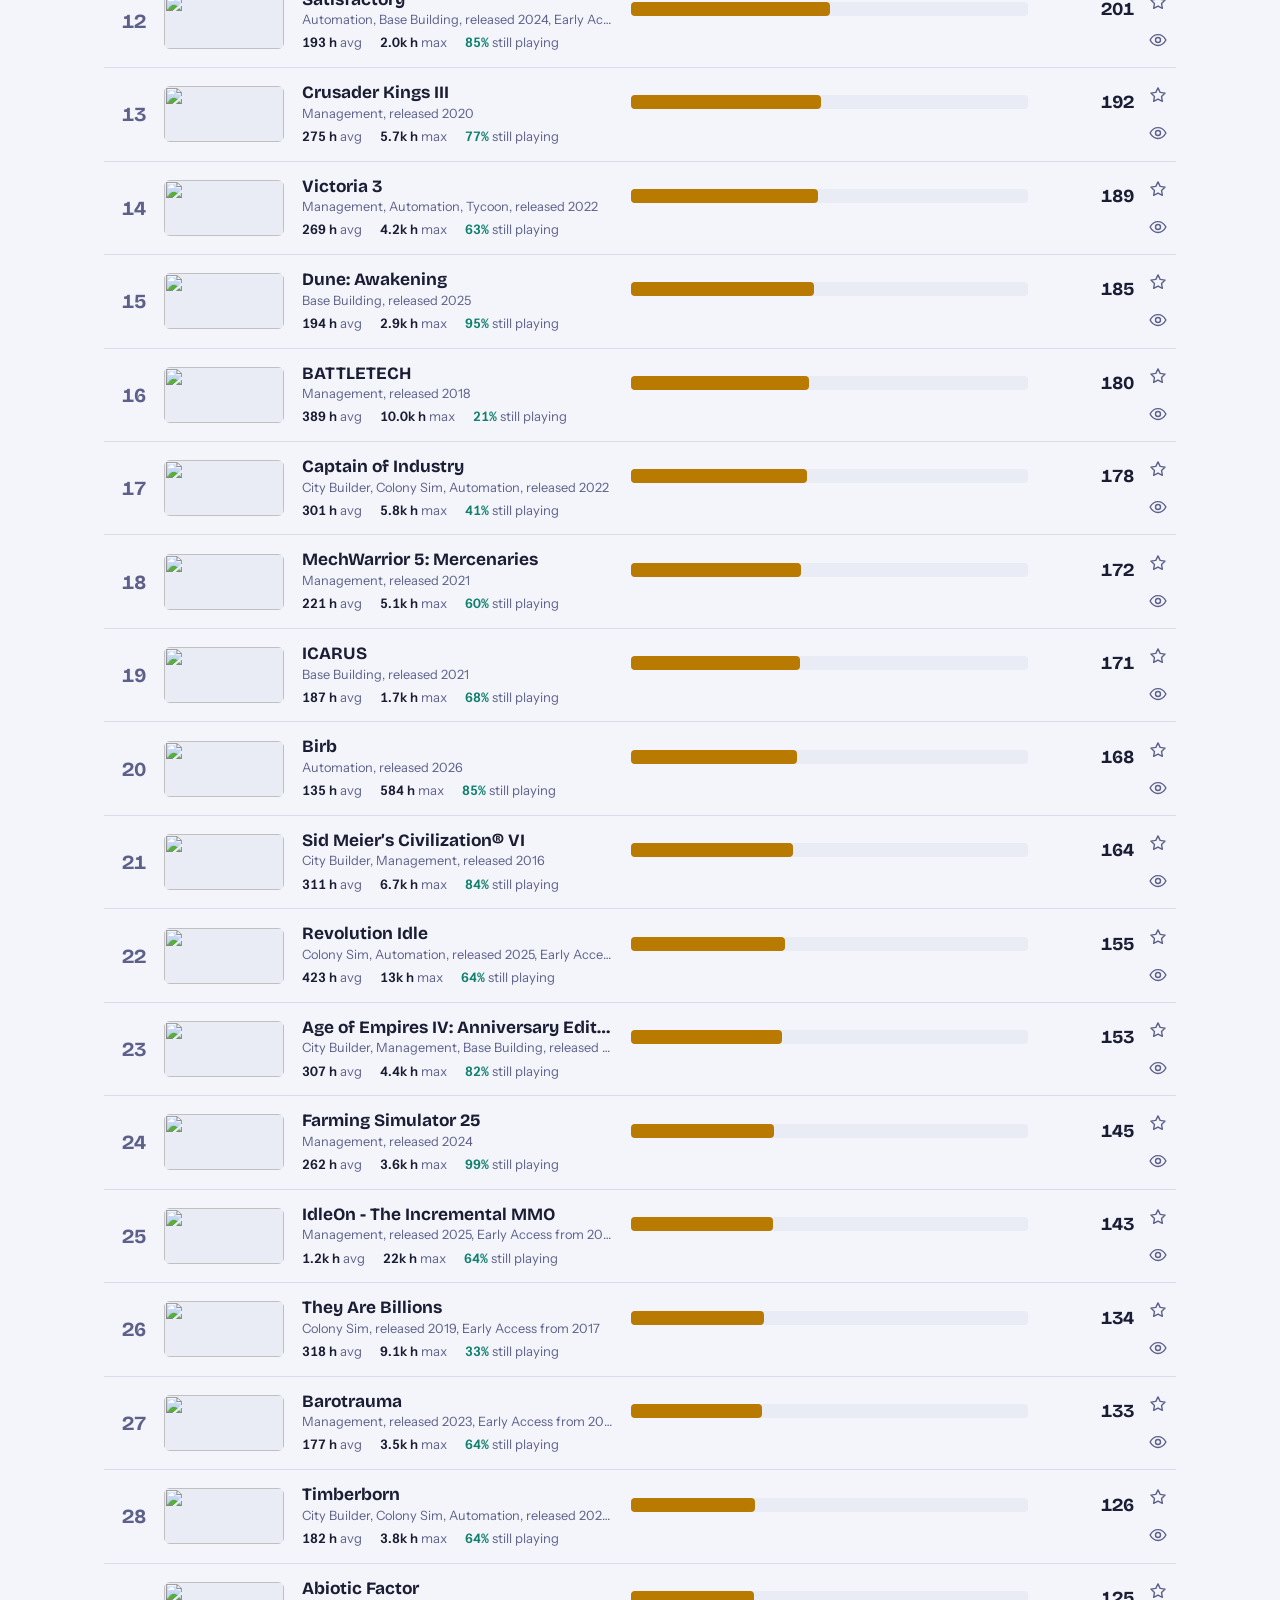
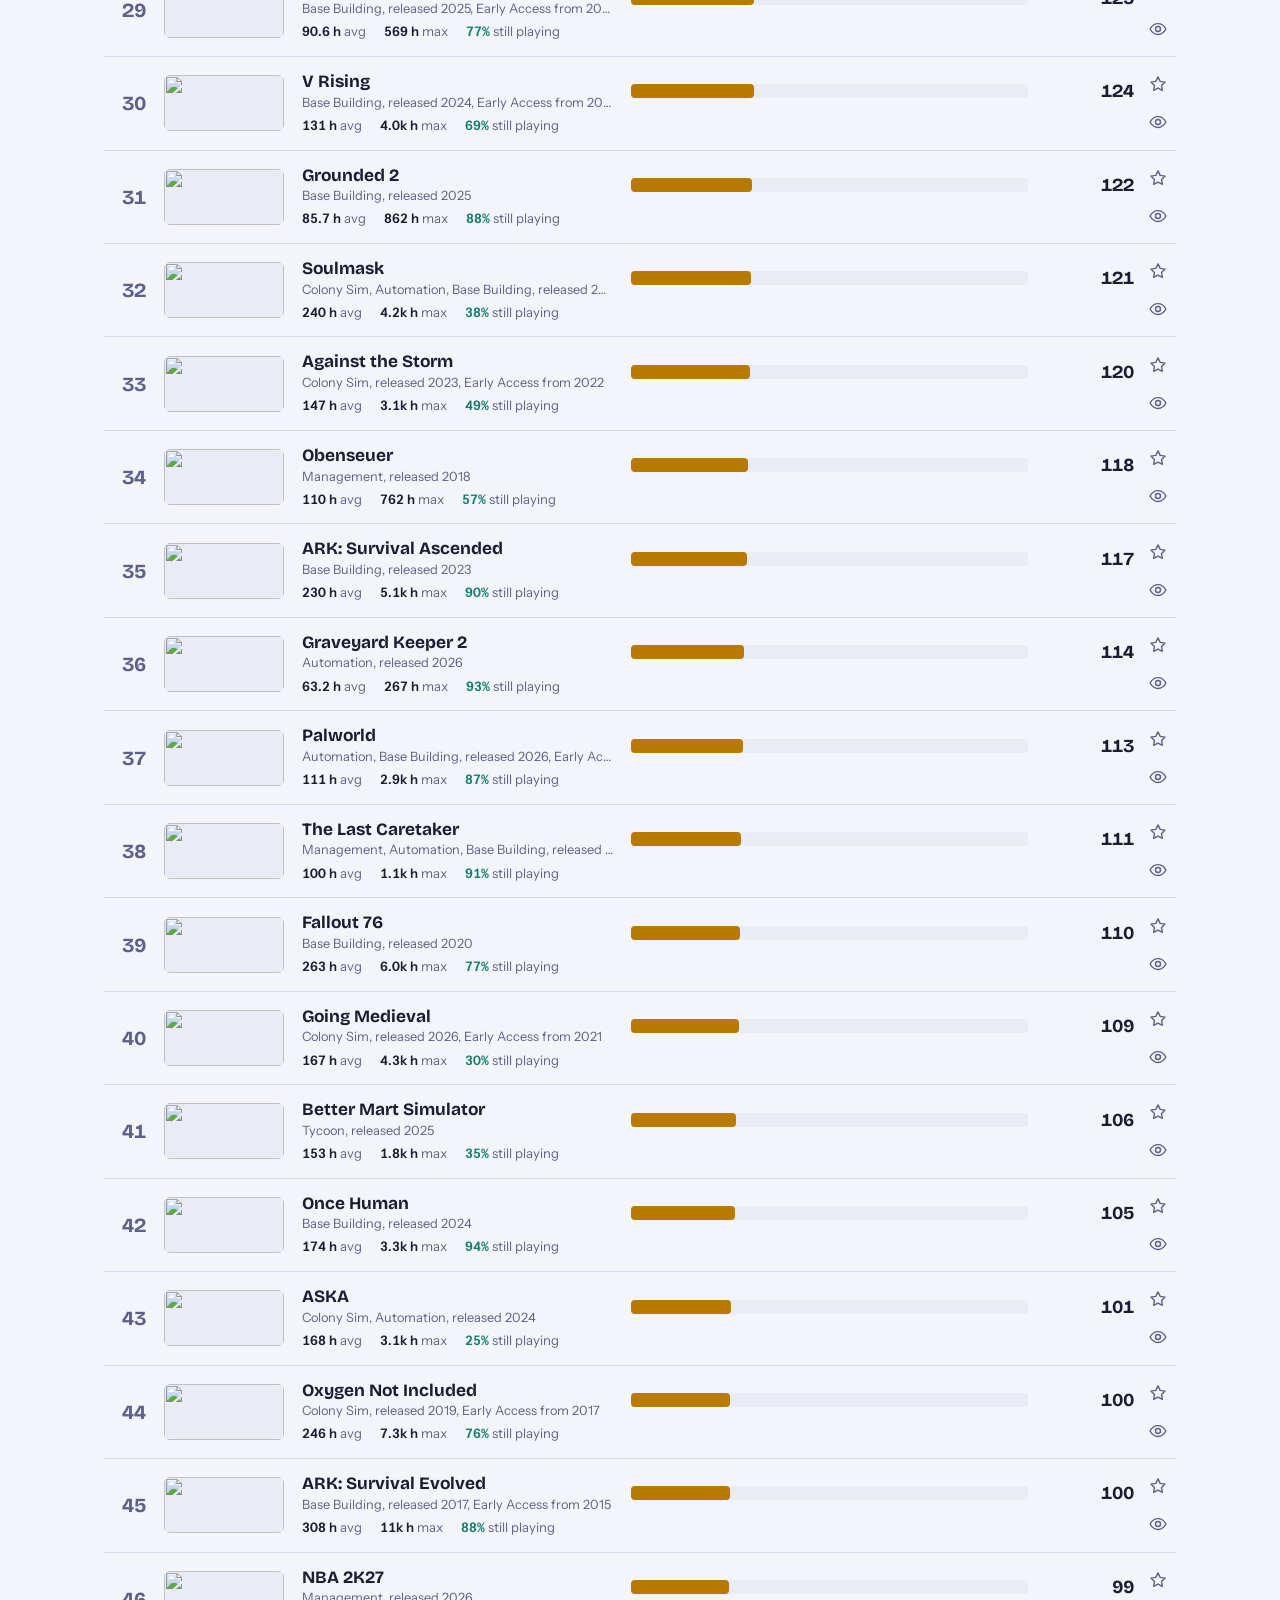
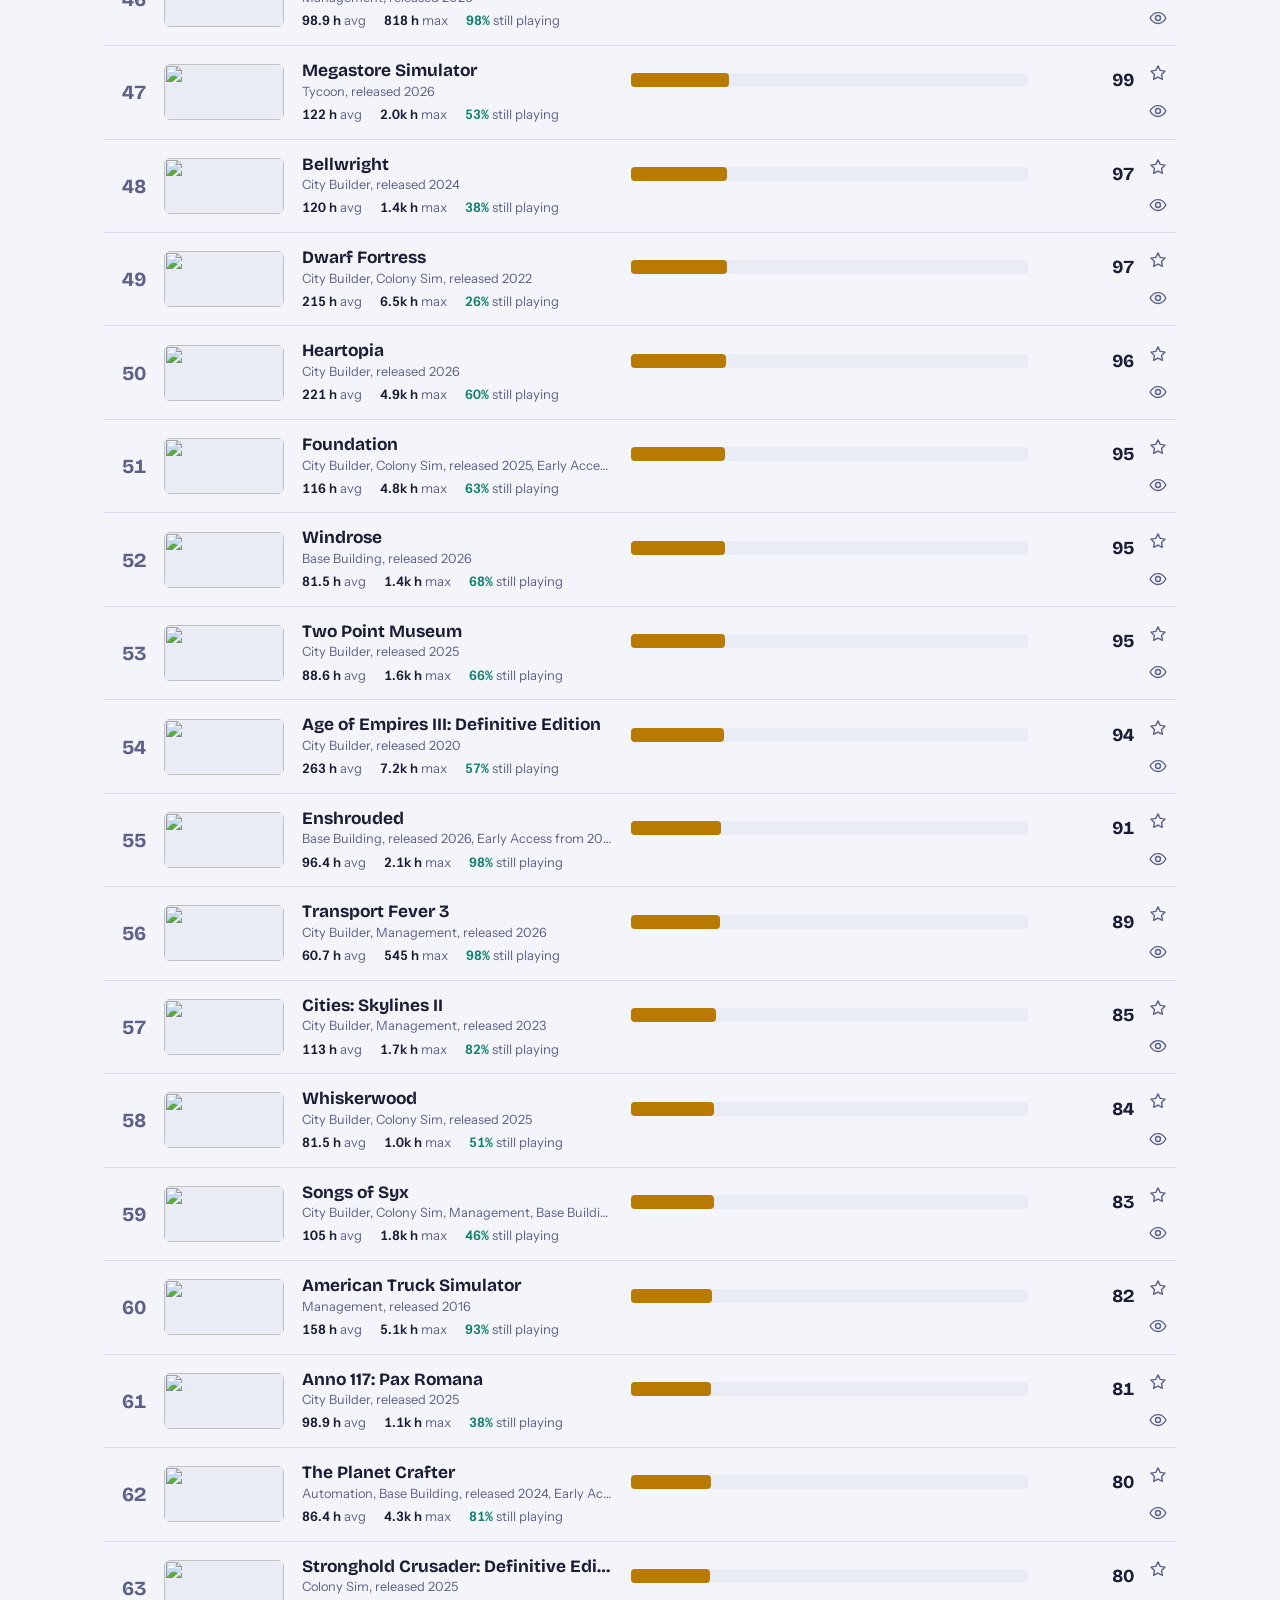
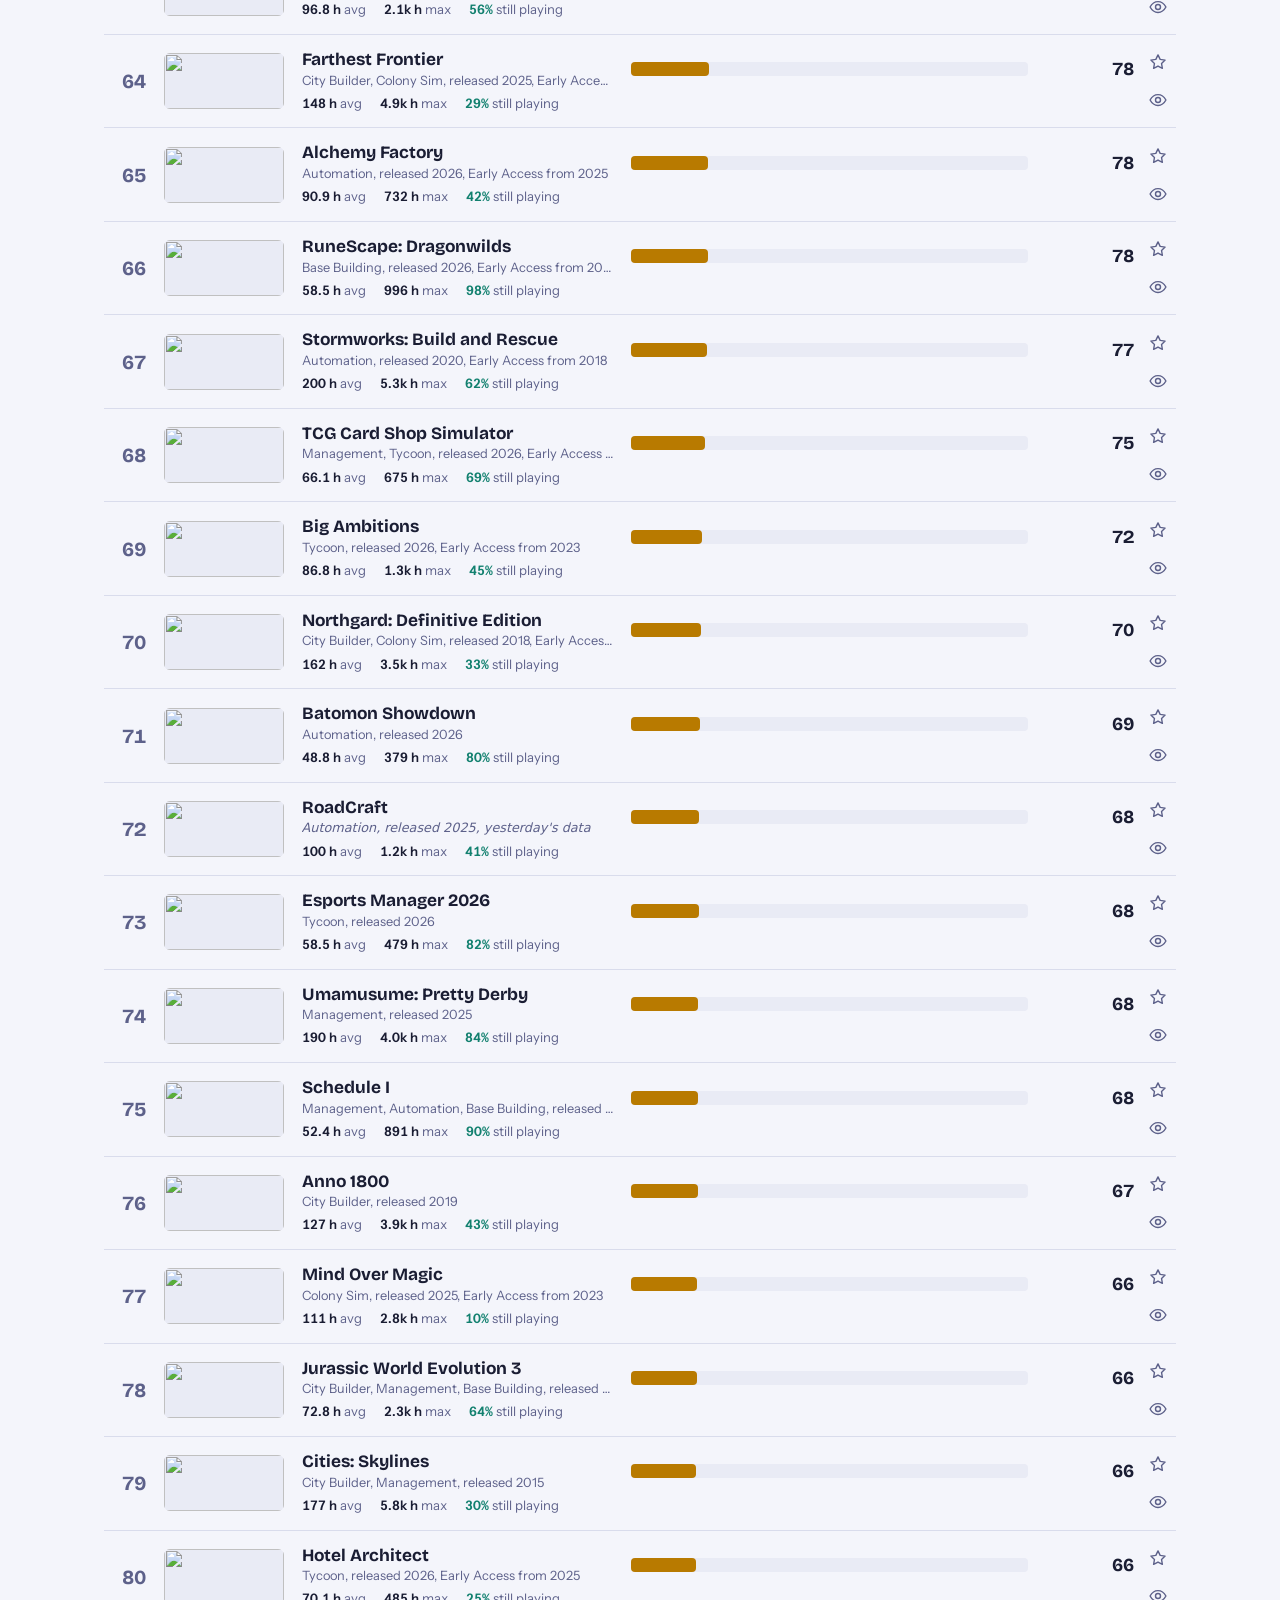
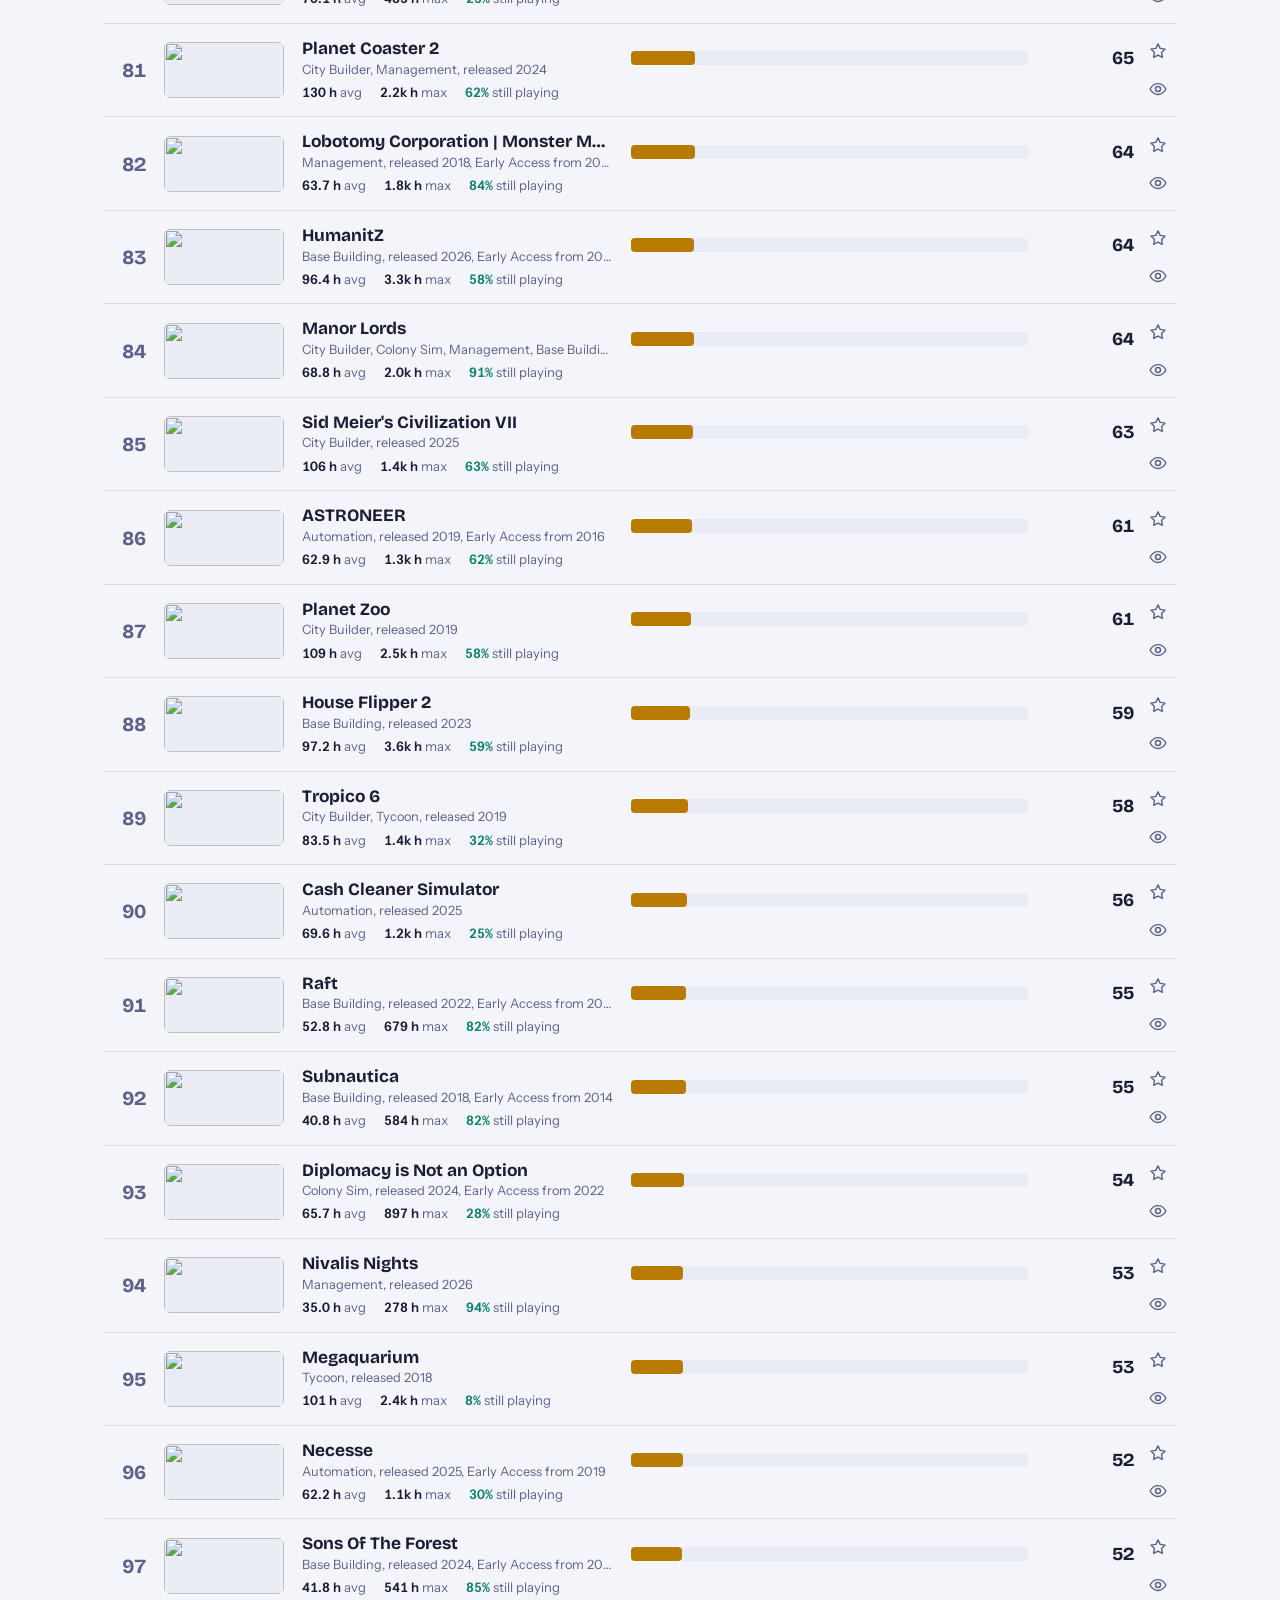
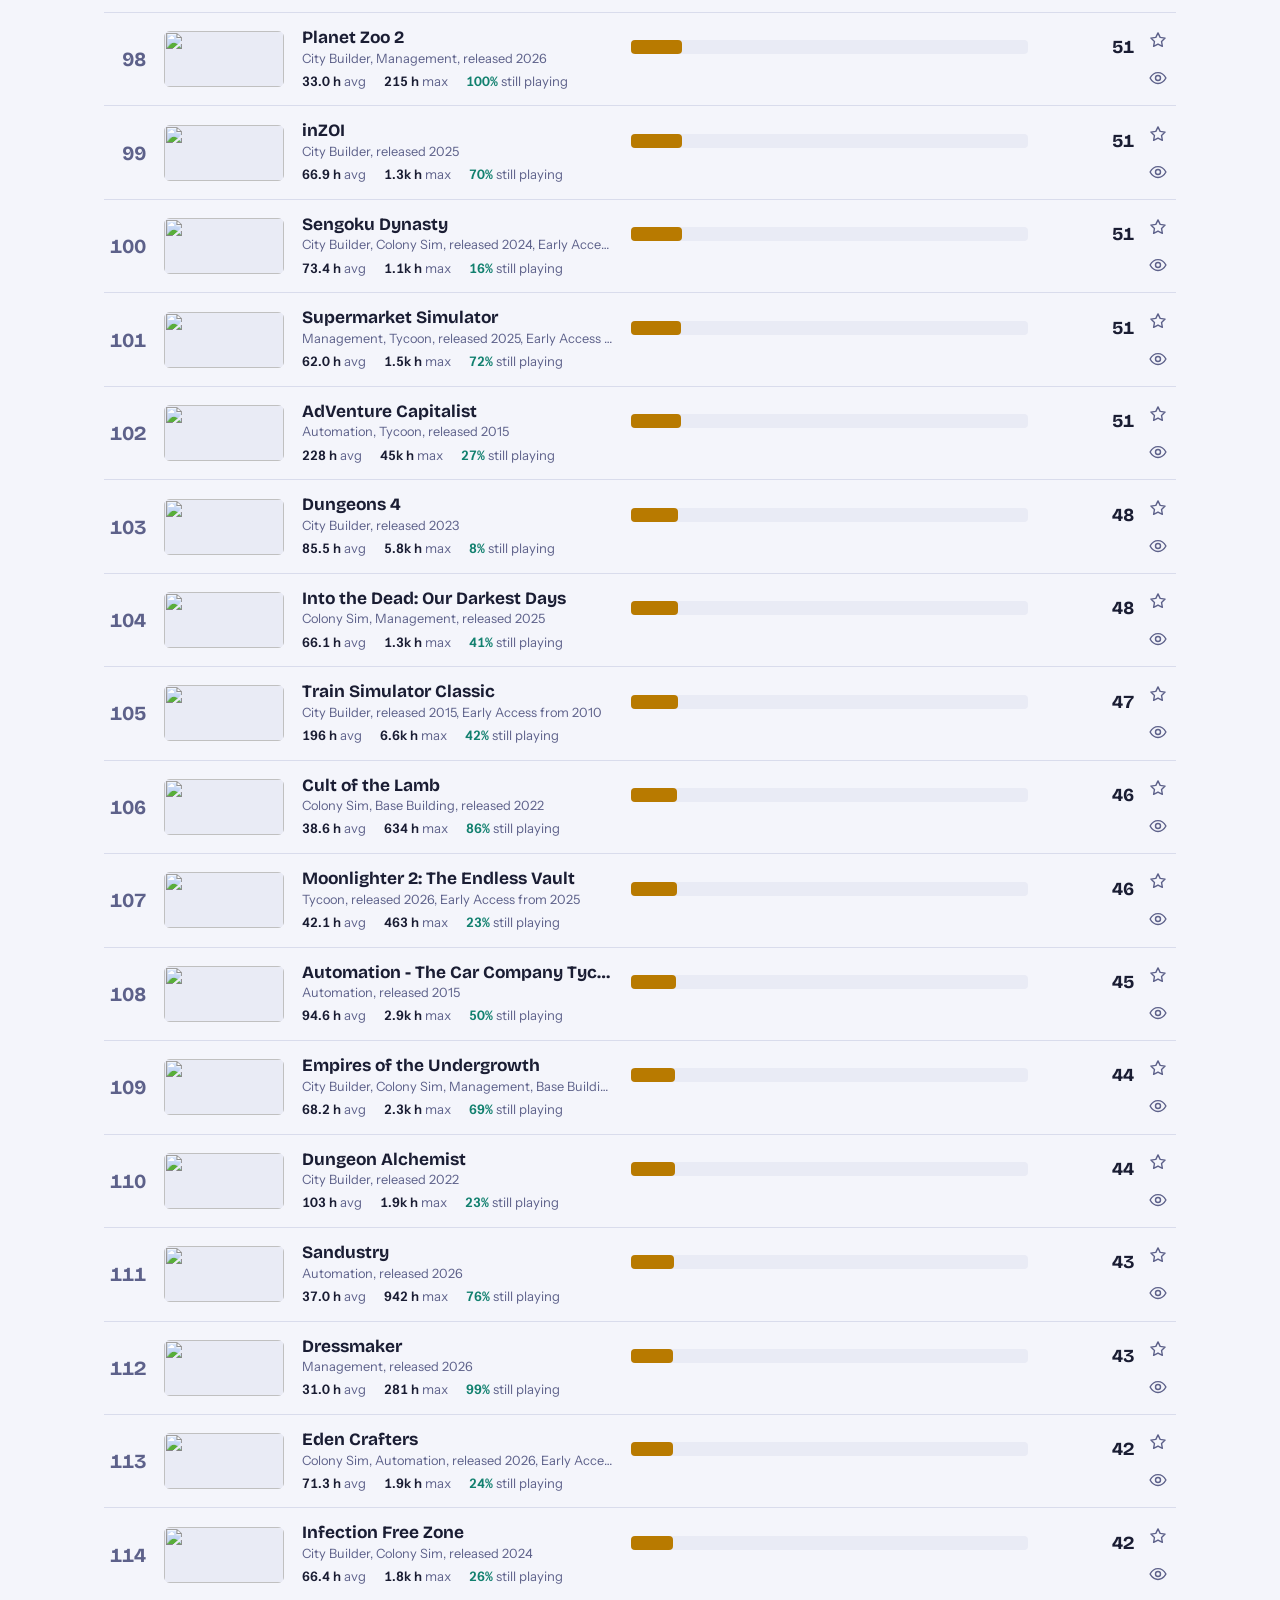
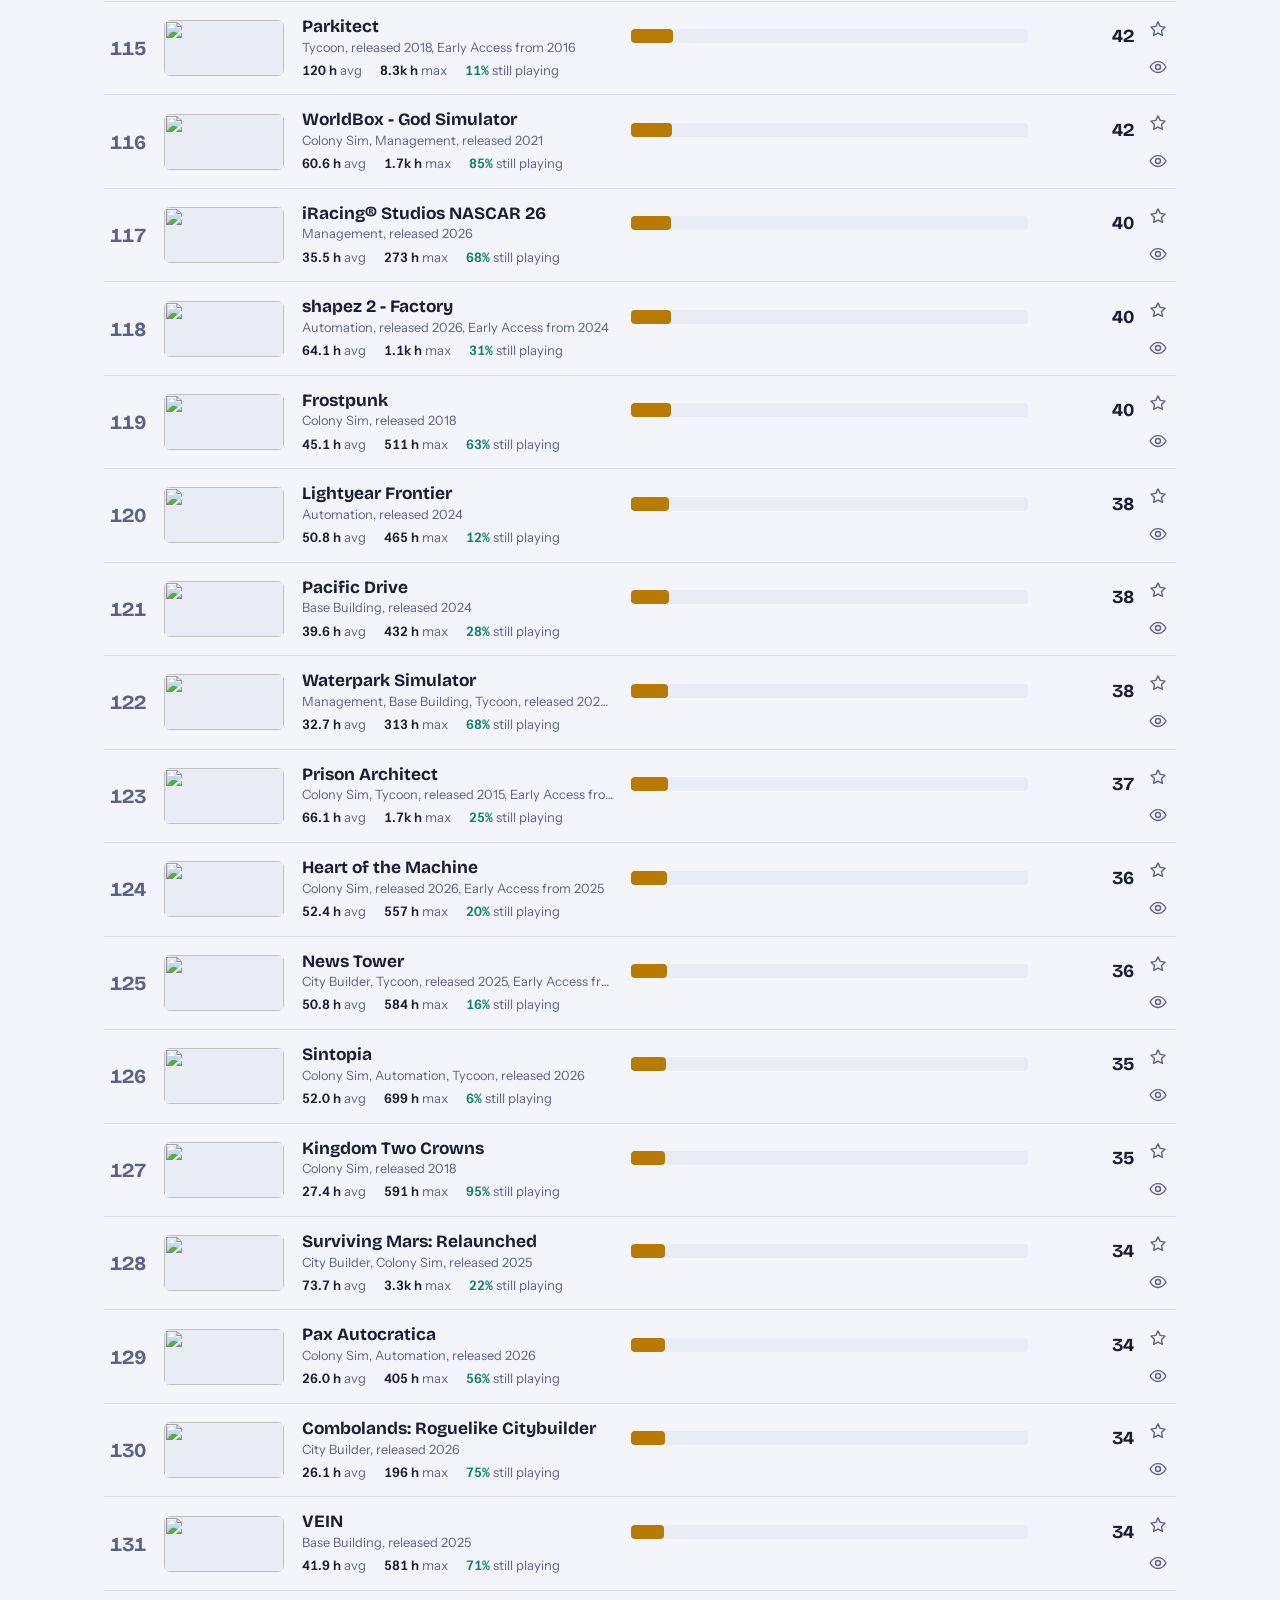
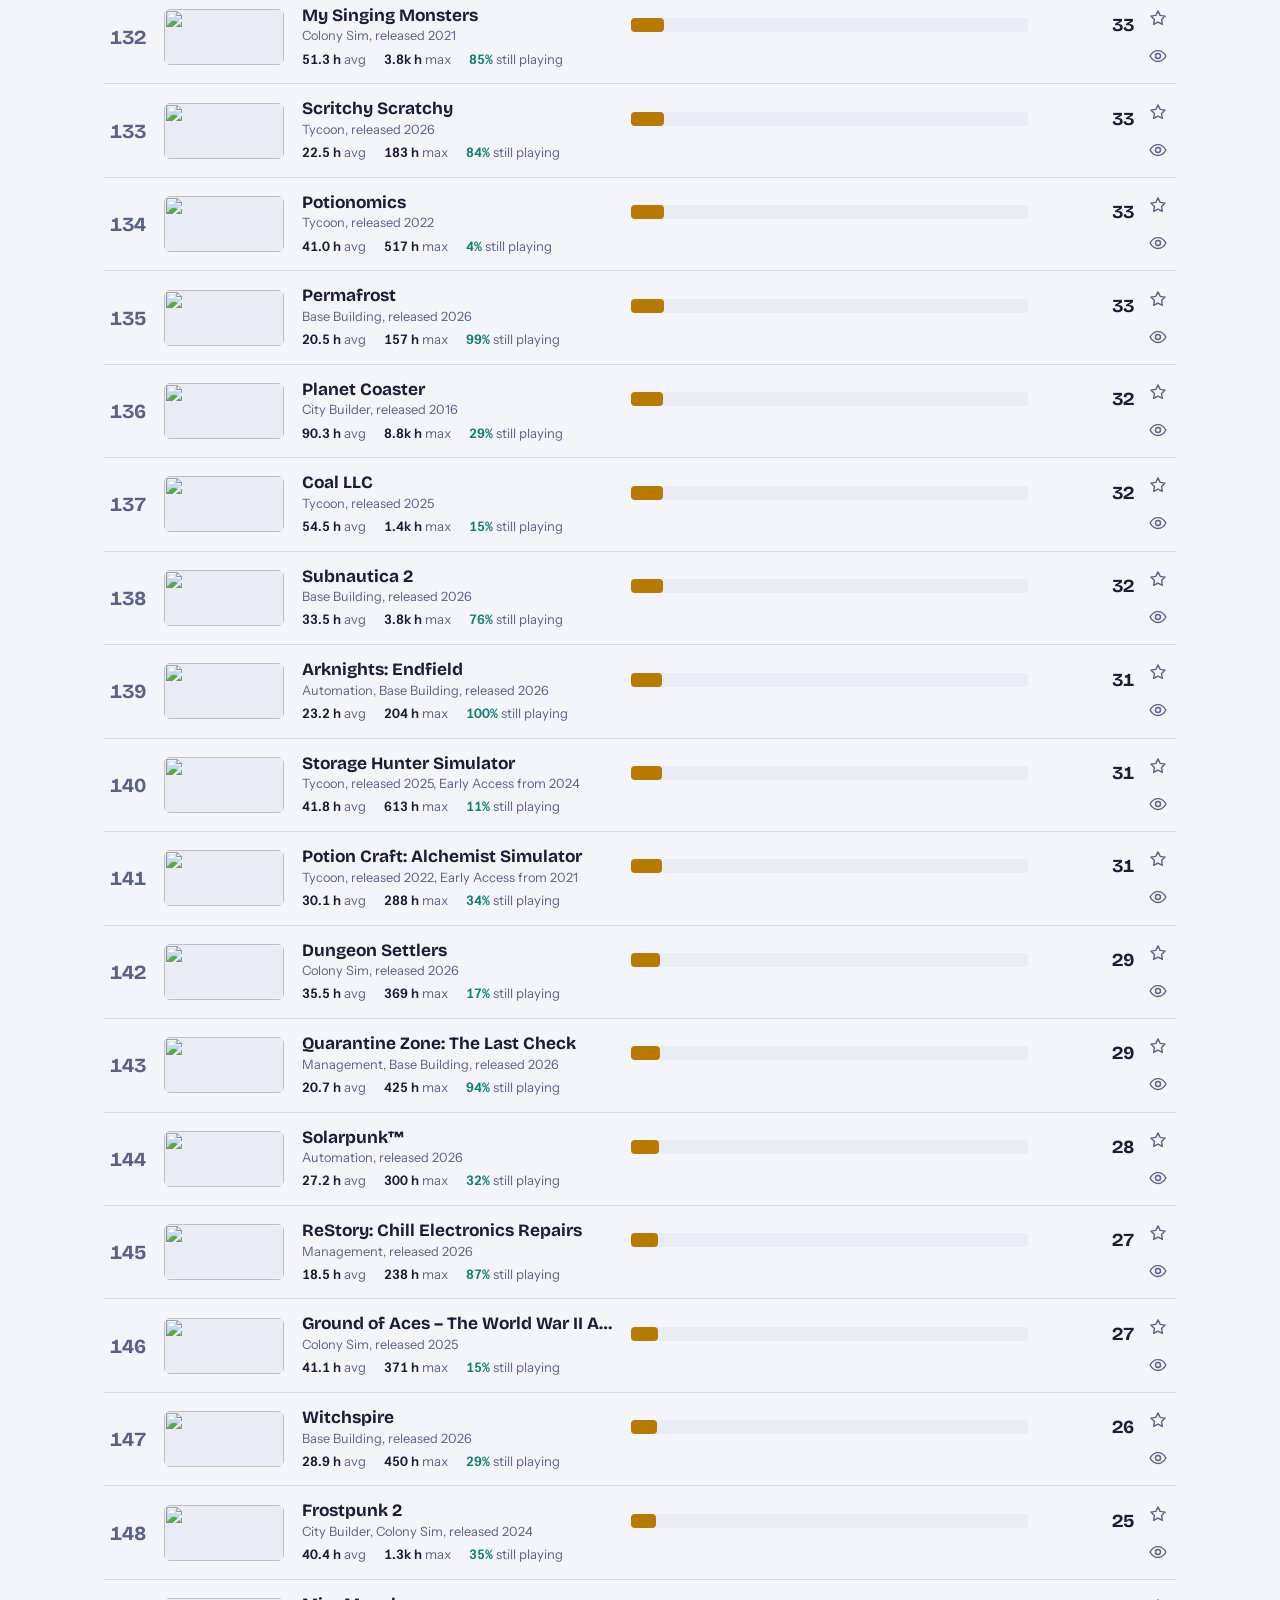
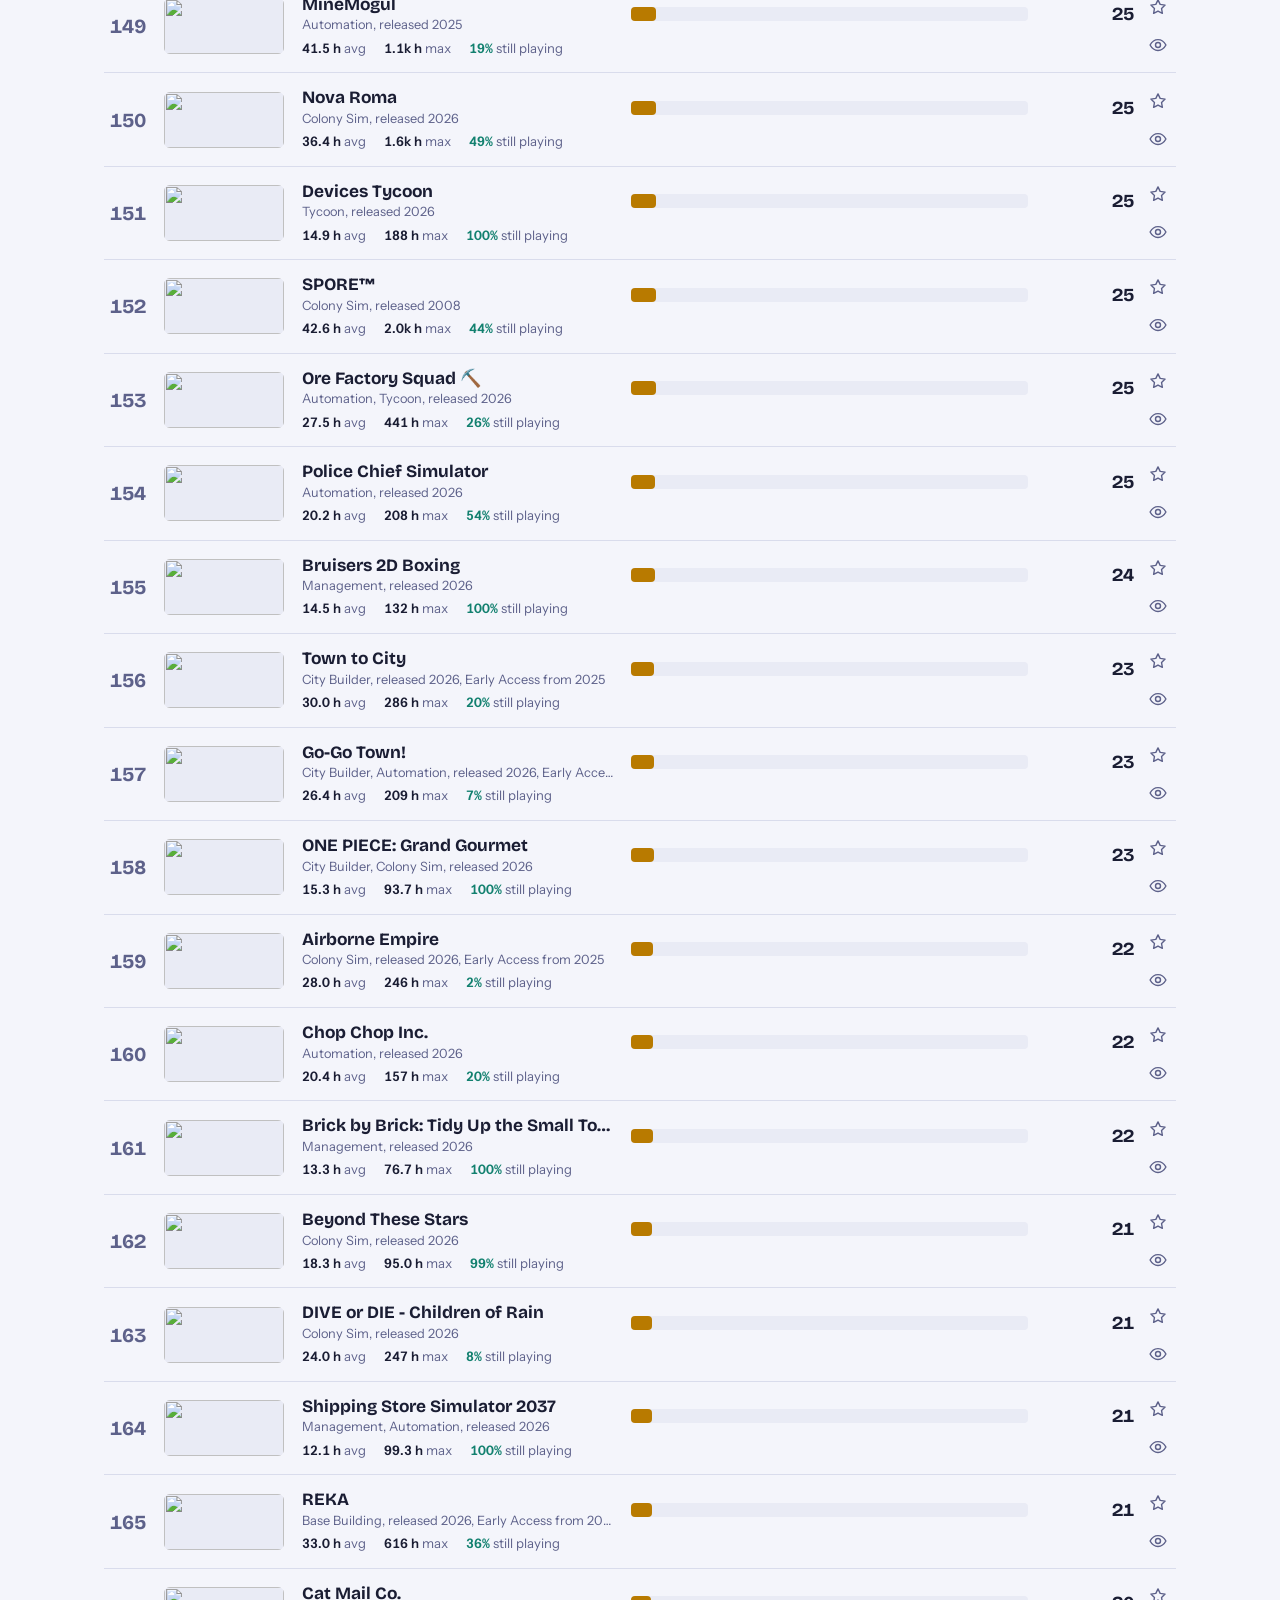
==== commit def4bbb8: "Label games from their own top 5 Steam tags Genres now come from each game's own Steam tags (top 5, " ====
--- a/docs/index.html
+++ b/docs/index.html
@@ -74,6 +74,7 @@
       <div><dt>Still playing</dt><dd>Share of the sampled reviewers who played at least a few minutes in the last two weeks.</dd></div>
       <div><dt>Heavy players</dt><dd>Share of reviewers with <span id="heavyHours">100</span>+ hours.</dd></div>
       <div><dt>Hours after reviewing</dt><dd>Median of total hours minus hours at the time of the review. High numbers mean people kept playing long after giving their opinion.</dd></div>
+      <div><dt>Genres</dt><dd>Each game is labelled from its own top 5 Steam tags, the ones most players voted for. Games with 4X, RTS, turn-based strategy, incremental, idler or clicker in their top 5 are left out. A few games Steam tags oddly are set by hand.</dd></div>
       <div><dt>Keep in mind</dt><dd>Recent reviewers aren't every player, and playtime only counts time spent in the Steam version. Favourites and hidden games are saved in this browser only.</dd></div>
     </dl>
     <p class="source">Data from the public Steam store. Source and settings on <a href="https://github.com/MarcoJHB/steam-addiction-tracker">GitHub</a>.</p>
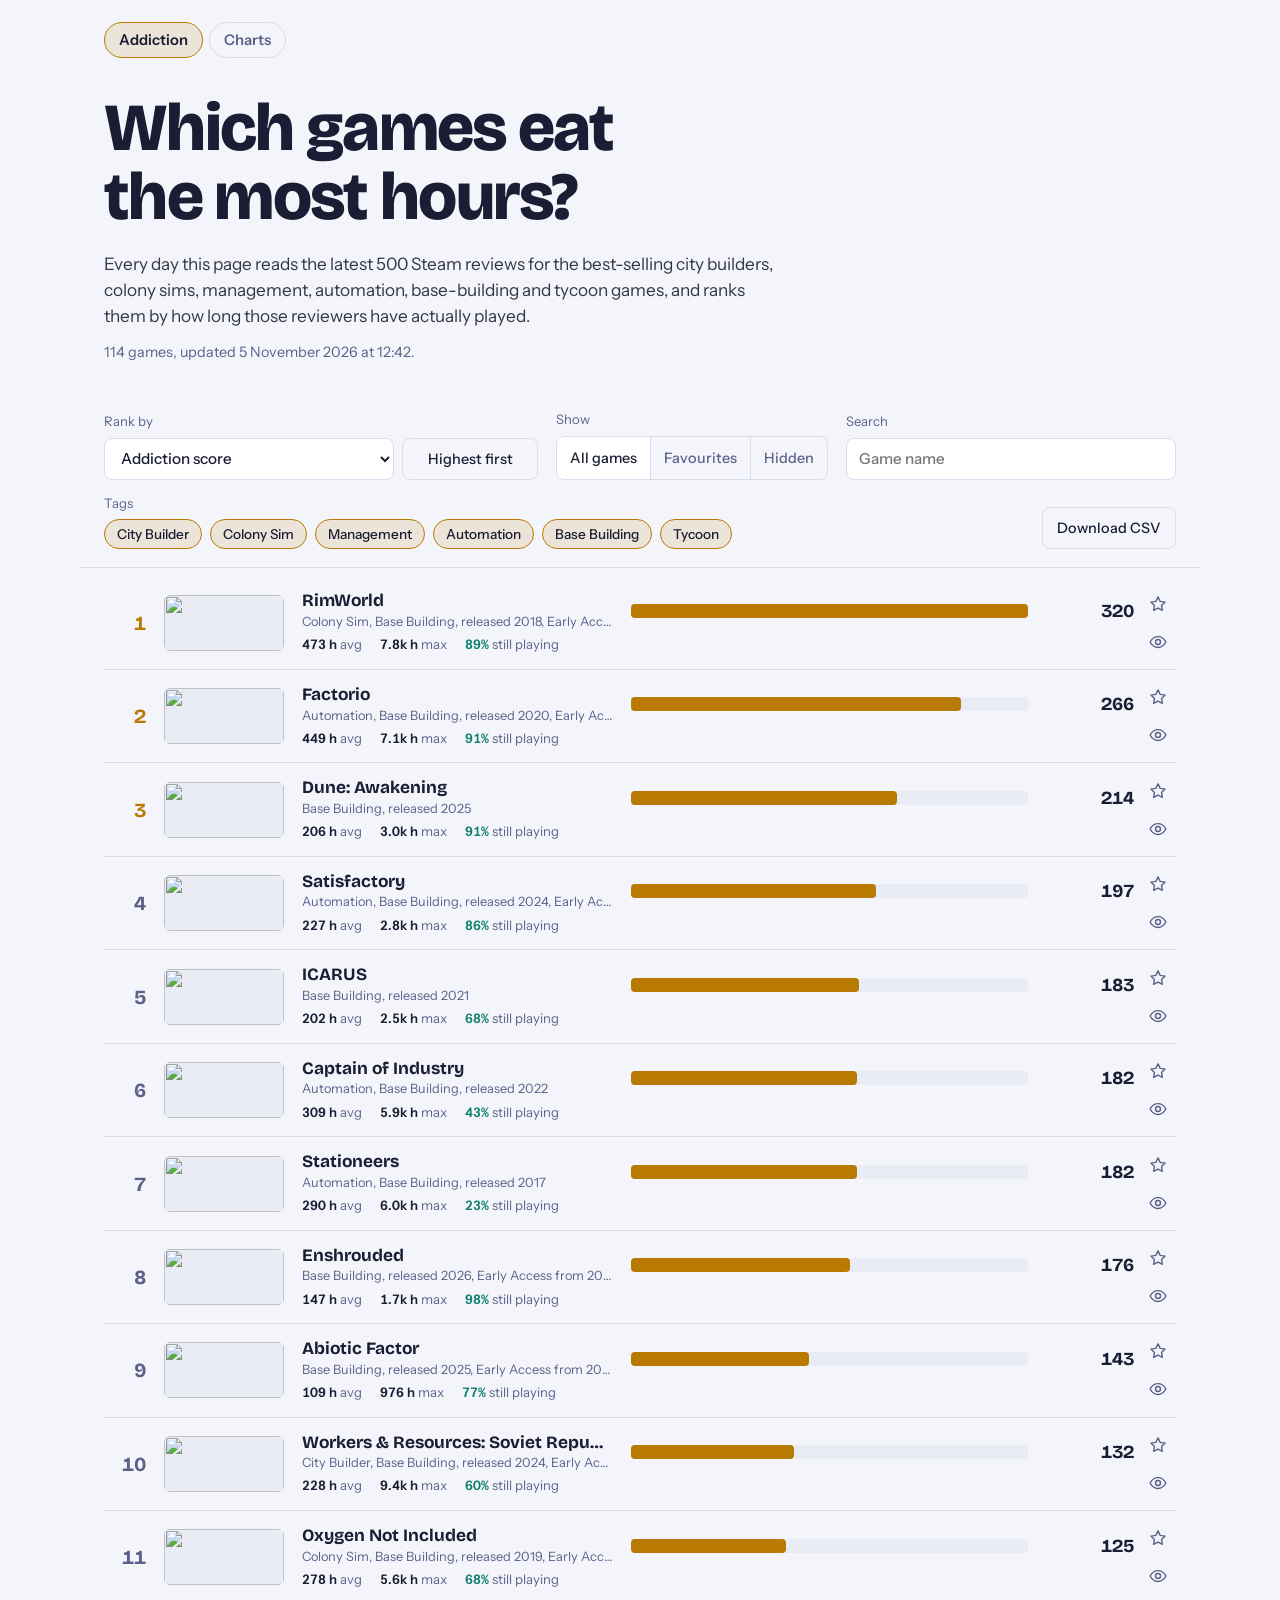
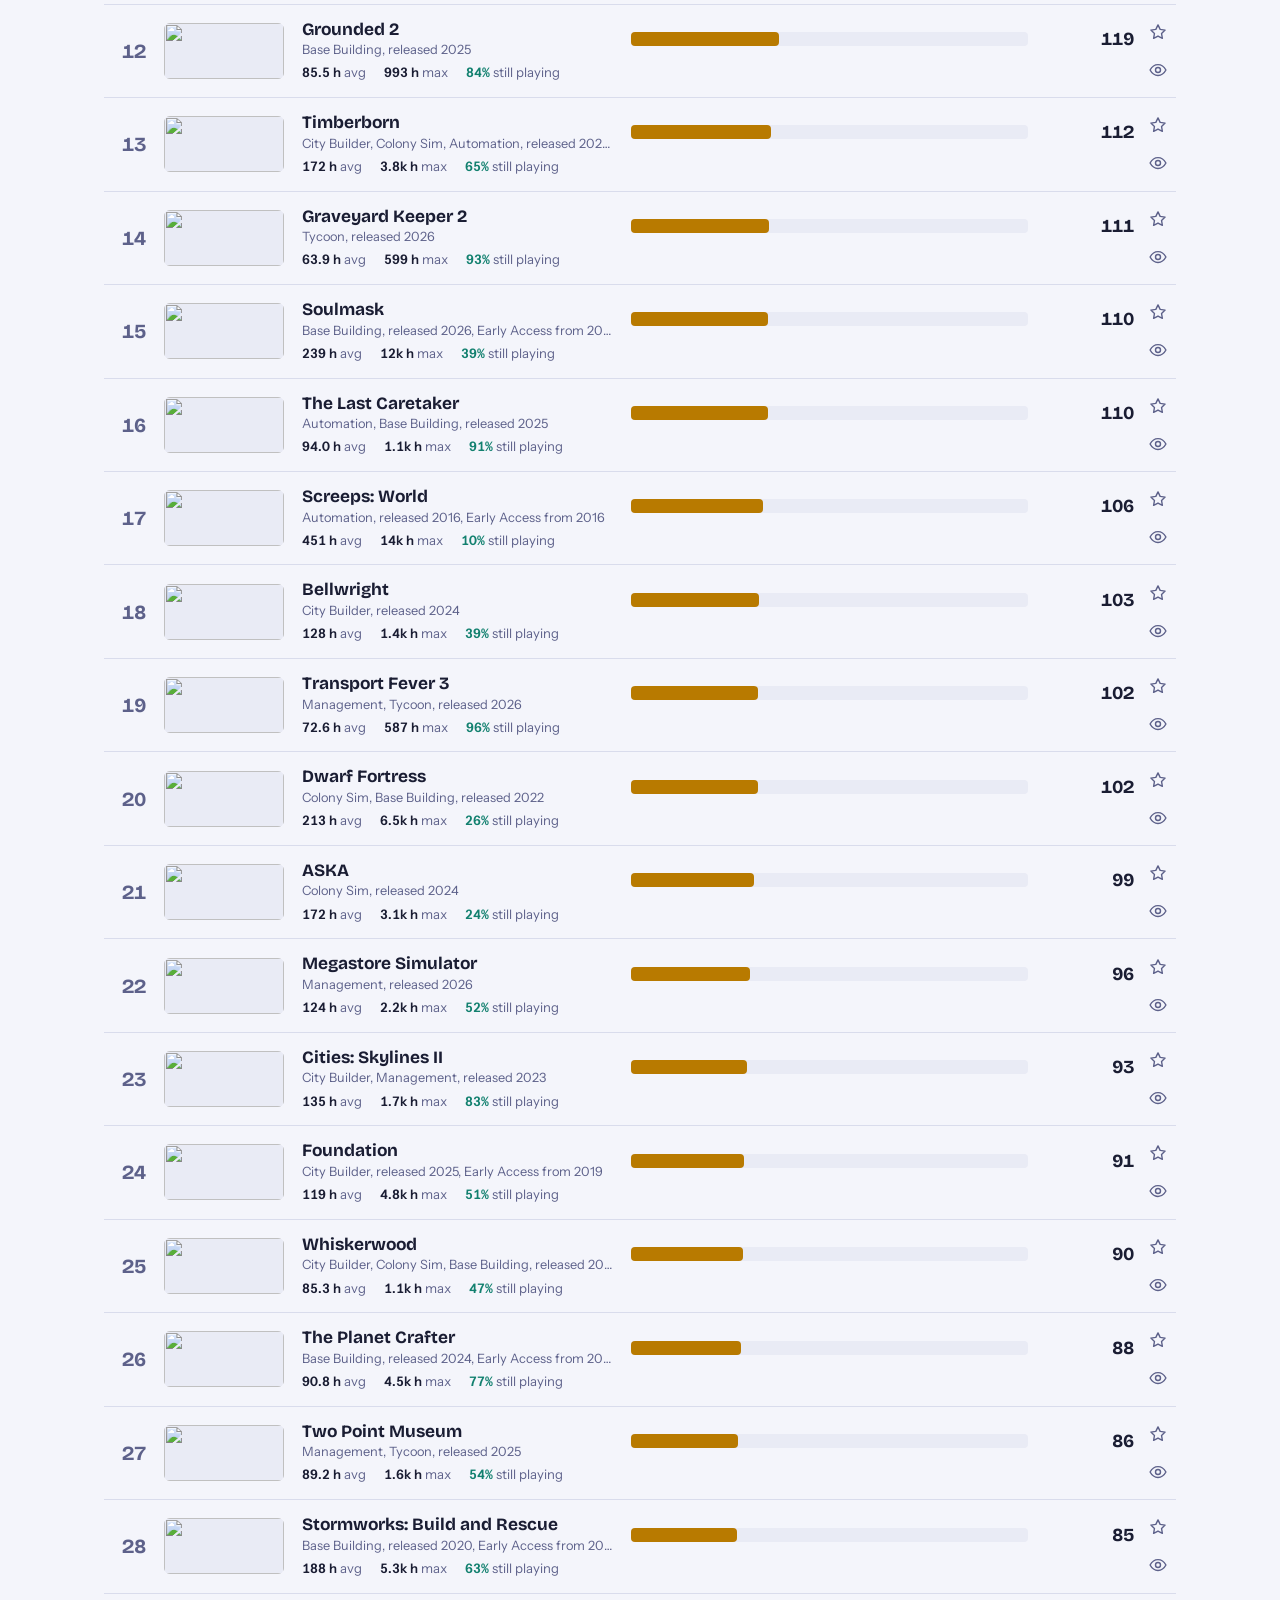
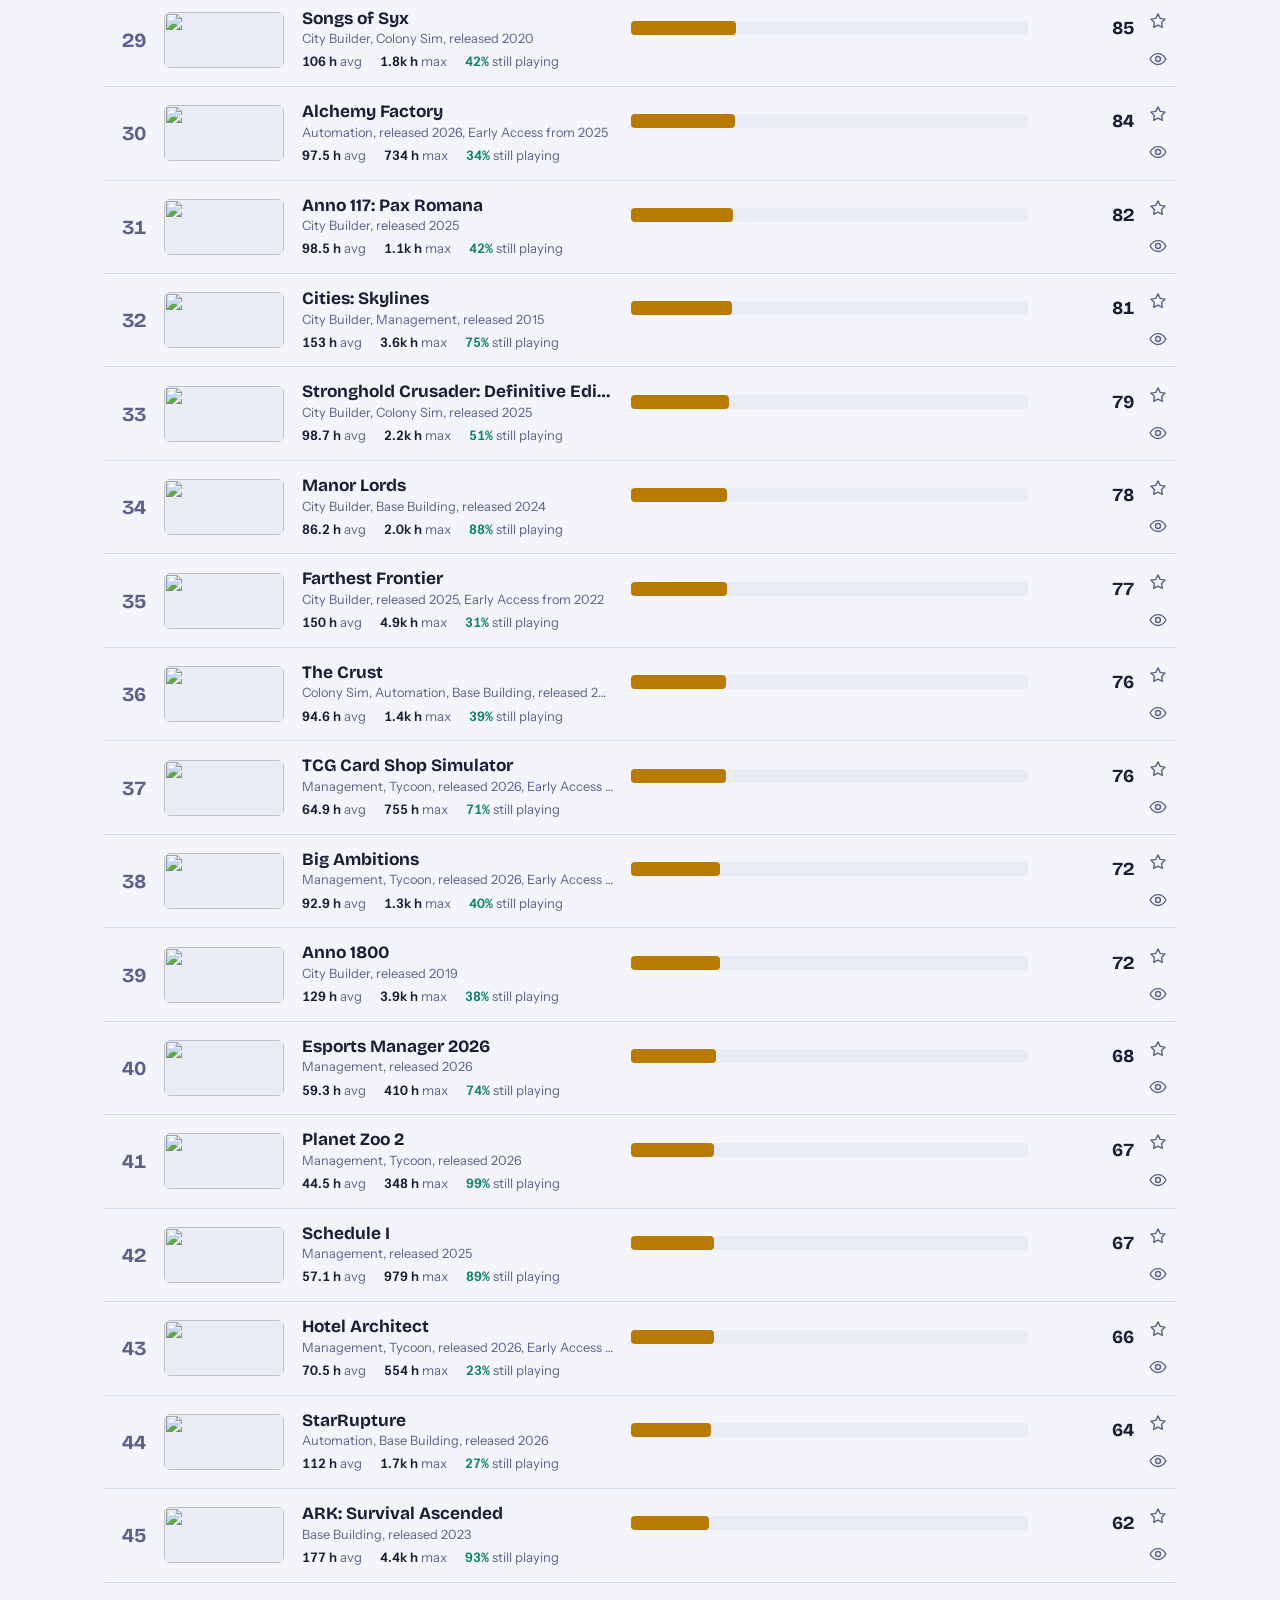
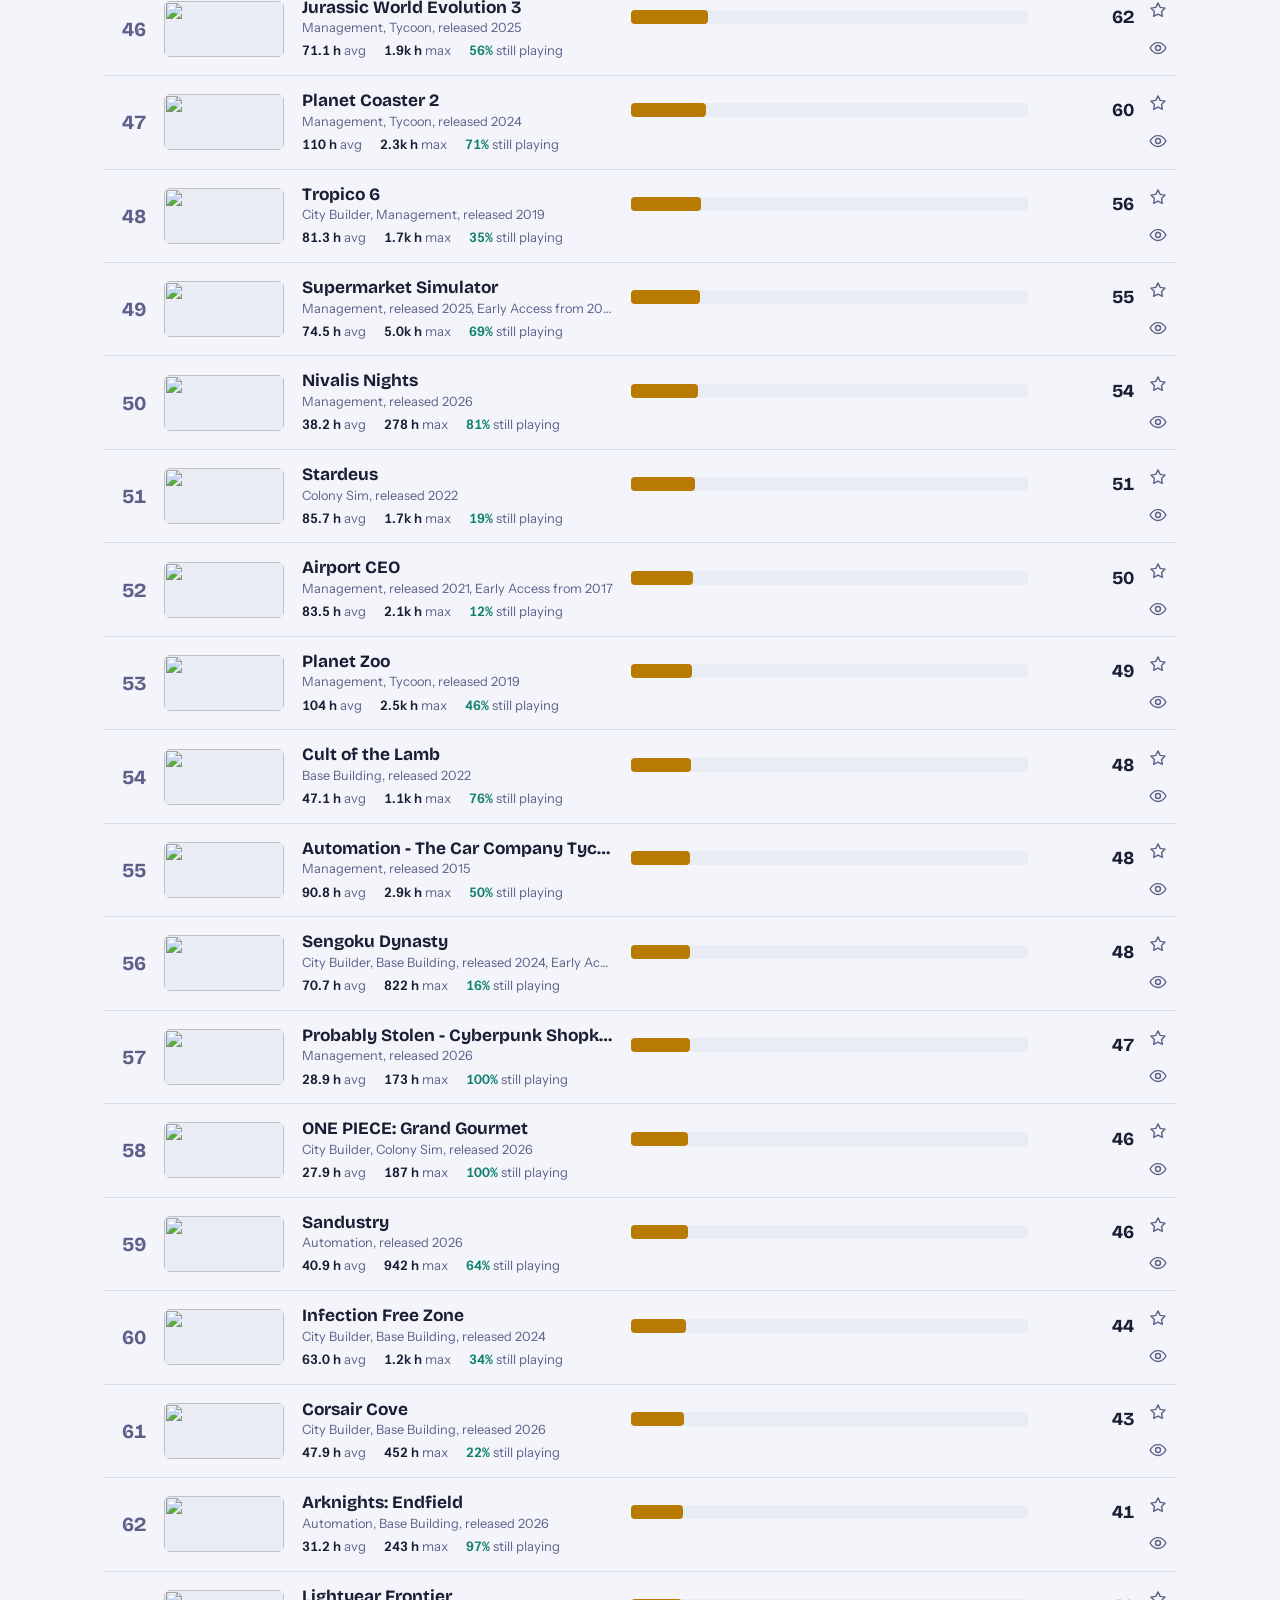
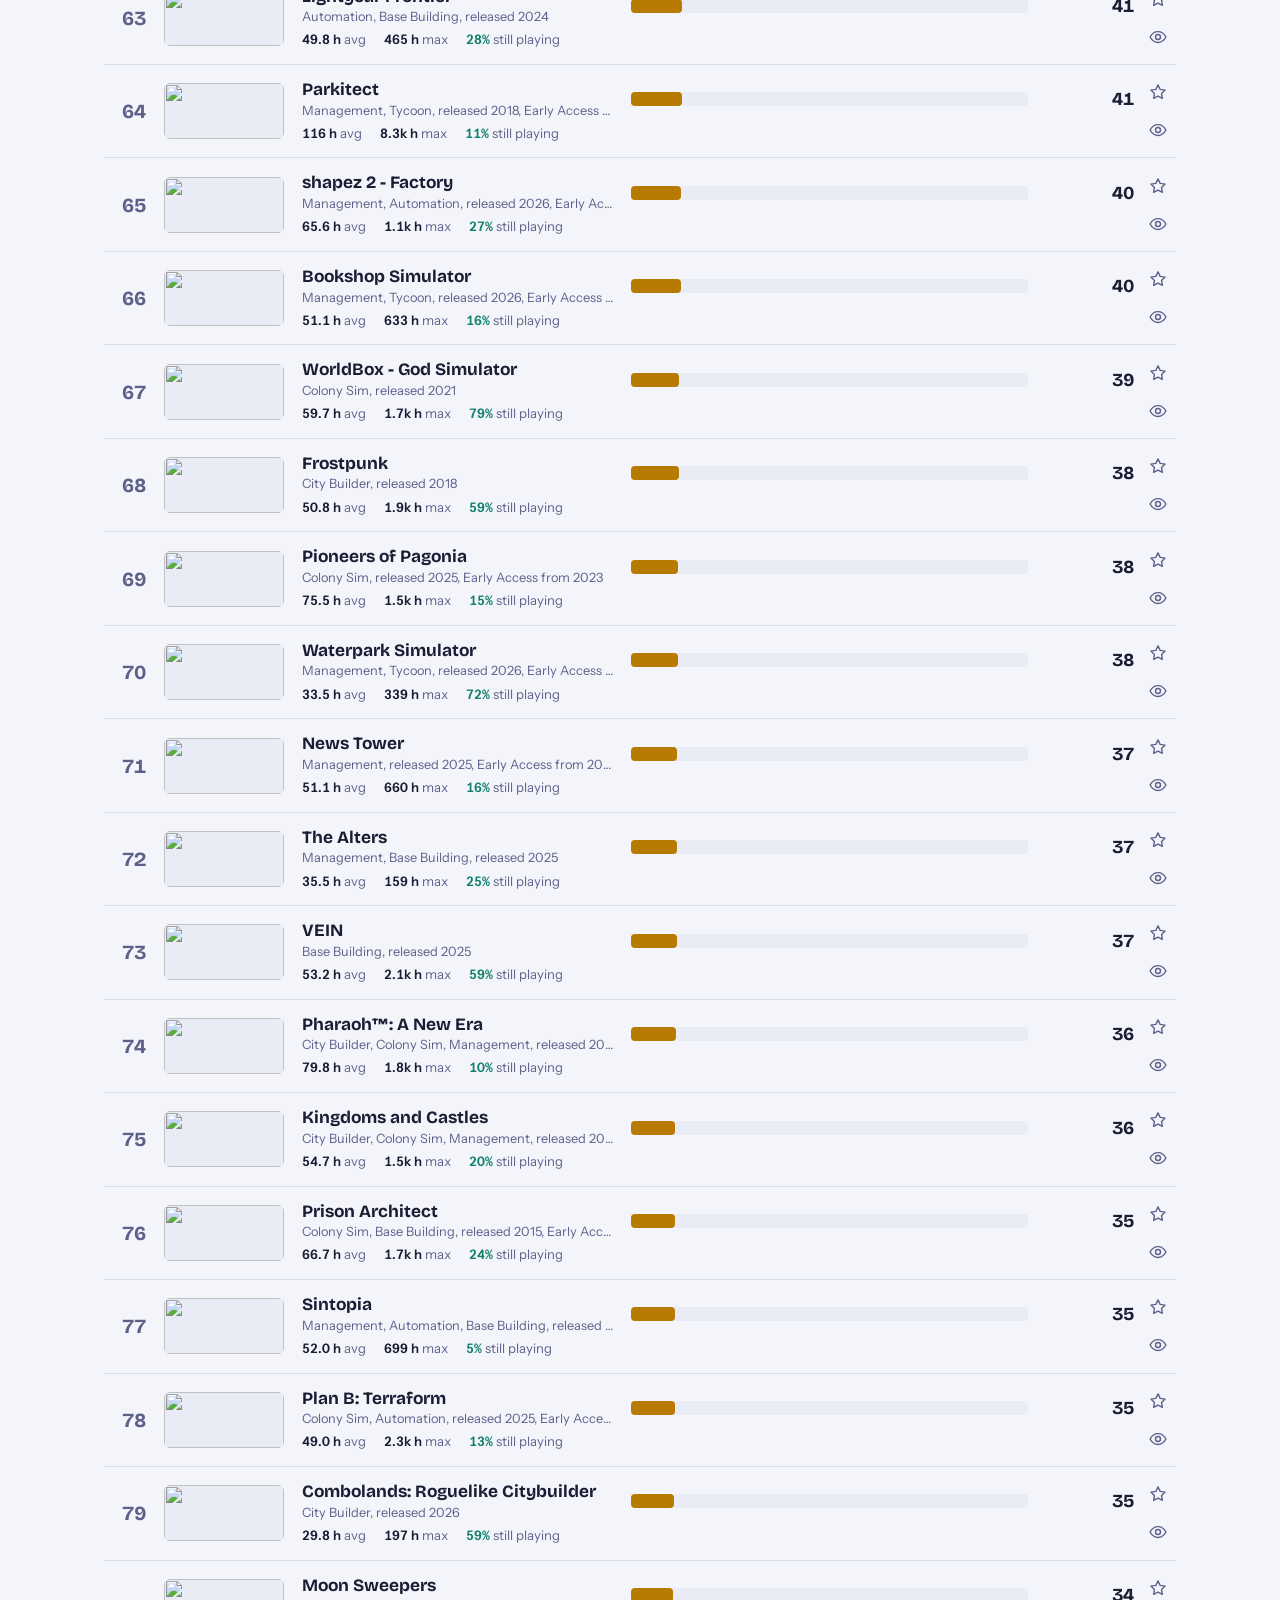
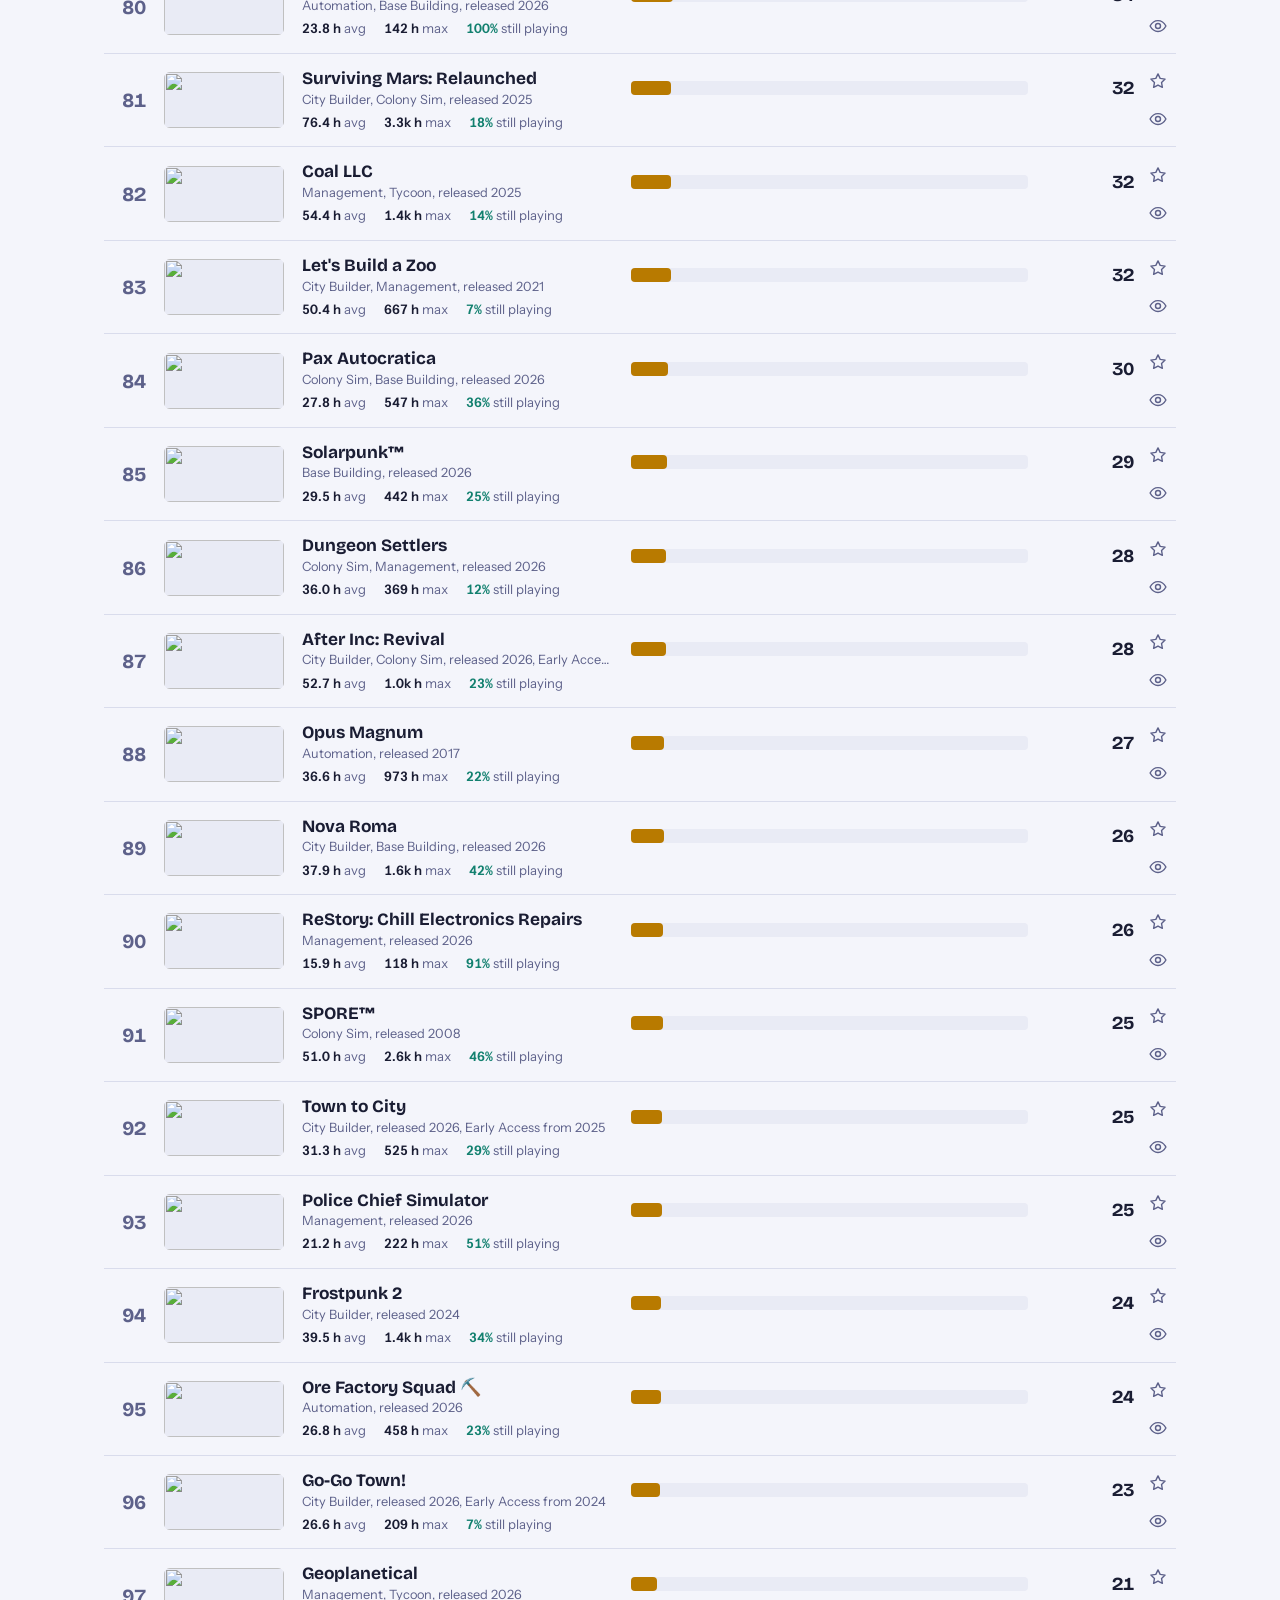
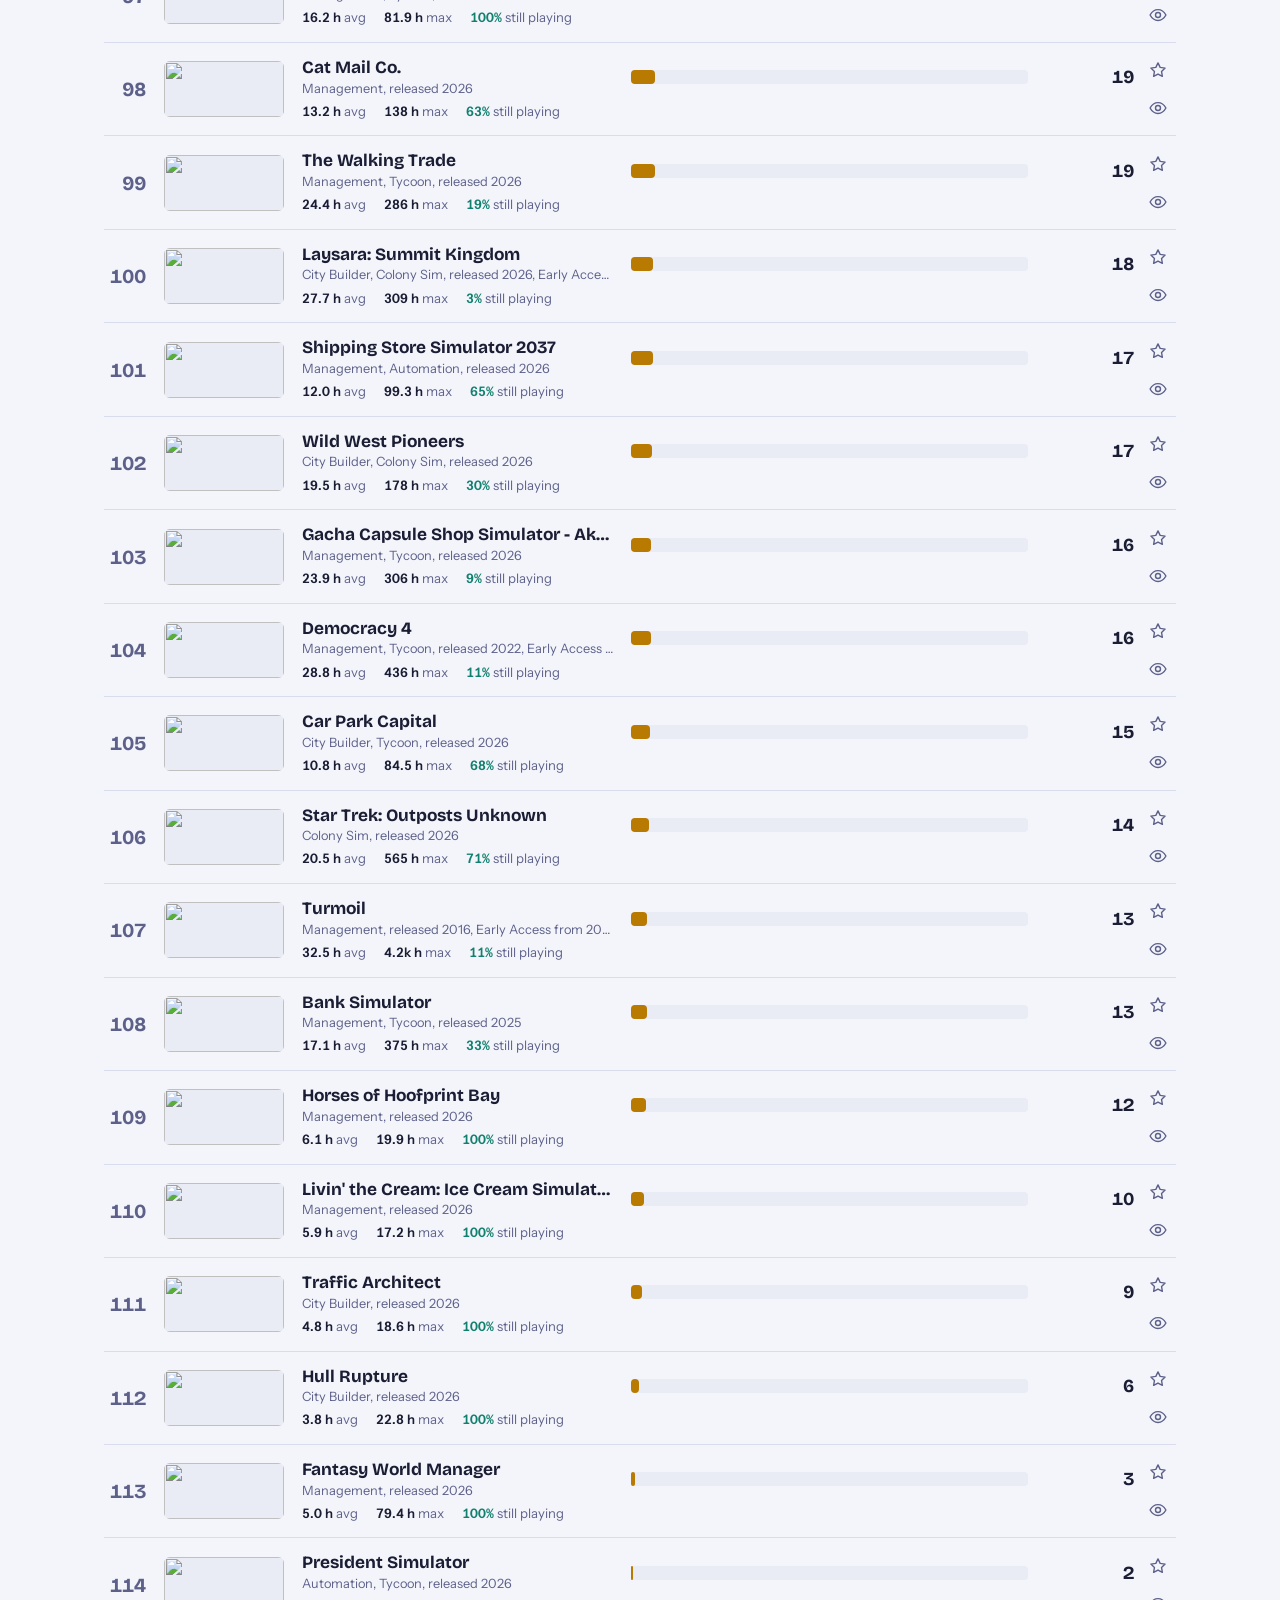
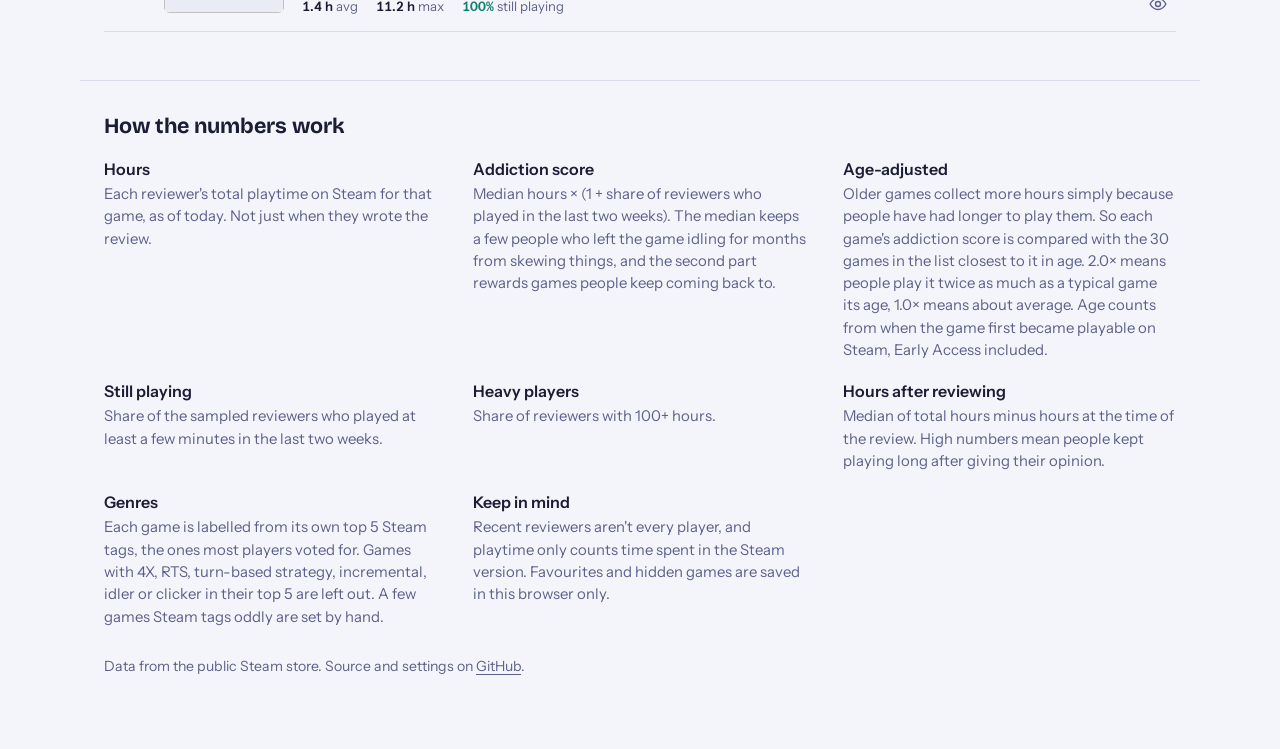
==== commit 9d429eb9: "Charts: fill gaps SteamCharts misses, page tabs, push retries Completes the previous commit: charts." ====
--- a/docs/index.html
+++ b/docs/index.html
@@ -12,6 +12,11 @@
   <link rel="stylesheet" href="style.css?v=dev">
 </head>
 <body>
+  <nav class="tabs" aria-label="Pages">
+    <a href="./" aria-current="page">Addiction</a>
+    <a href="charts.html">Charts</a>
+  </nav>
+
   <header class="top">
     <h1>Which games eat the most hours?</h1>
     <p class="lede">Every day this page reads the latest <span id="reviewCount">500</span> Steam reviews for the best-selling
--- a/docs/style.css
+++ b/docs/style.css
@@ -8,6 +8,7 @@
   --amber: #F2B544;
   --amber-soft: rgba(242, 181, 68, .18);
   --teal: #5CC8B6;
+  --red: #F07A7A;
   --focus: #9FB6FF;
   --display: "Bricolage Grotesque", system-ui, sans-serif;
   --body: "Instrument Sans", system-ui, sans-serif;
@@ -25,6 +26,7 @@
     --amber: #B87A00;
     --amber-soft: rgba(184, 122, 0, .14);
     --teal: #12806F;
+    --red: #C23B4A;
     --focus: #3355CC;
     color-scheme: light;
   }
@@ -45,7 +47,7 @@
 
 :focus-visible { outline: 2px solid var(--focus); outline-offset: 2px; border-radius: 4px; }
 
-.top, .controls, main, .how {
+.tabs, .top, .controls, main, .how {
   max-width: 1120px;
   margin: 0 auto;
   padding-left: 24px;
@@ -259,11 +261,69 @@
 .how dd { margin: 0; color: var(--muted); font-size: .93rem; max-width: 60ch; }
 .source { color: var(--muted); font-size: .88rem; margin: 0; }
 
+/* ---- page tabs ---- */
+
+.tabs { display: flex; gap: 6px; padding-top: 22px; }
+.tabs a {
+  font: 600 .92rem var(--body);
+  color: var(--muted);
+  text-decoration: none;
+  padding: 8px 14px;
+  border: 1px solid var(--line);
+  border-radius: 999px;
+}
+.tabs a:hover { color: var(--ink); border-color: var(--muted); }
+.tabs a[aria-current=page] { color: var(--ink); border-color: var(--amber); background: var(--amber-soft); }
+.tabs + .top { padding-top: 36px; }
+
+/* ---- charts page ---- */
+
+.formula {
+  margin: 18px 0 8px;
+  padding: 14px 20px;
+  background: var(--bg-raised);
+  border-radius: 10px;
+}
+.formula summary { font: 700 1rem var(--display); cursor: pointer; }
+.formula .steps { margin: 14px 0 10px; padding-left: 1.3rem; display: grid; gap: 8px; color: var(--muted); font-size: .93rem; max-width: 80ch; }
+.formula .steps b { color: var(--ink); }
+.formula .eq { margin: 0; }
+.formula code { font: 500 .85rem ui-monospace, SFMono-Regular, Menlo, monospace; color: var(--ink); background: var(--bg-sunk); padding: 6px 10px; border-radius: 6px; display: inline-block; }
+
+.charts .row-head {
+  grid-template-columns: 2.6rem 3.6rem 120px minmax(160px, 1.1fr) minmax(140px, 1.4fr) 5.5rem;
+  grid-template-areas: "rank mv art title bar value" "rank mv art mini mini mini";
+  text-decoration: none;
+}
+.charts .row:nth-child(-n+3) .rank { color: var(--muted); }
+.charts .row.podium .rank { color: var(--amber); }
+
+.mv { grid-area: mv; font: 700 .82rem var(--body); font-variant-numeric: tabular-nums; white-space: nowrap; text-align: center; padding: 3px 6px; border-radius: 6px; }
+.mv.up { color: var(--teal); }
+.mv.down { color: var(--red); }
+.mv.same { color: var(--muted); }
+.mv.new { color: var(--amber); background: var(--amber-soft); letter-spacing: .04em; }
+.formula .mv { display: inline-block; padding: 0 5px; }
+
+.mini .pos { color: var(--teal); }
+.mini .neg { color: var(--red); }
+
+.more { margin: 22px 0 0; }
+.est { font-size: .75rem; color: var(--amber); text-decoration: underline dotted; text-underline-offset: 2px; cursor: help; }
+
 /* ---- small screens ---- */
 
 @media (max-width: 760px) {
   .top { padding-top: 40px; }
-  .top, .controls, main, .how { padding-left: 16px; padding-right: 16px; }
+  .tabs, .top, .controls, main, .how { padding-left: 16px; padding-right: 16px; }
+  .tabs + .top { padding-top: 24px; }
+  .charts .row-head {
+    grid-template-columns: 2.6rem 76px minmax(0, 1fr) auto;
+    grid-template-areas: "rank art title value" "mv art bar bar" "mini mini mini mini";
+  }
+  .charts .rank { text-align: center; }
+  .mv { font-size: .72rem; padding: 1px 2px; align-self: start; }
+  .seg { flex-wrap: wrap; }
   .row-head {
     grid-template-columns: 1.8rem 76px minmax(0, 1fr) auto;
     grid-template-areas: "rank art title value" "rank art bar bar" "rank mini mini mini";
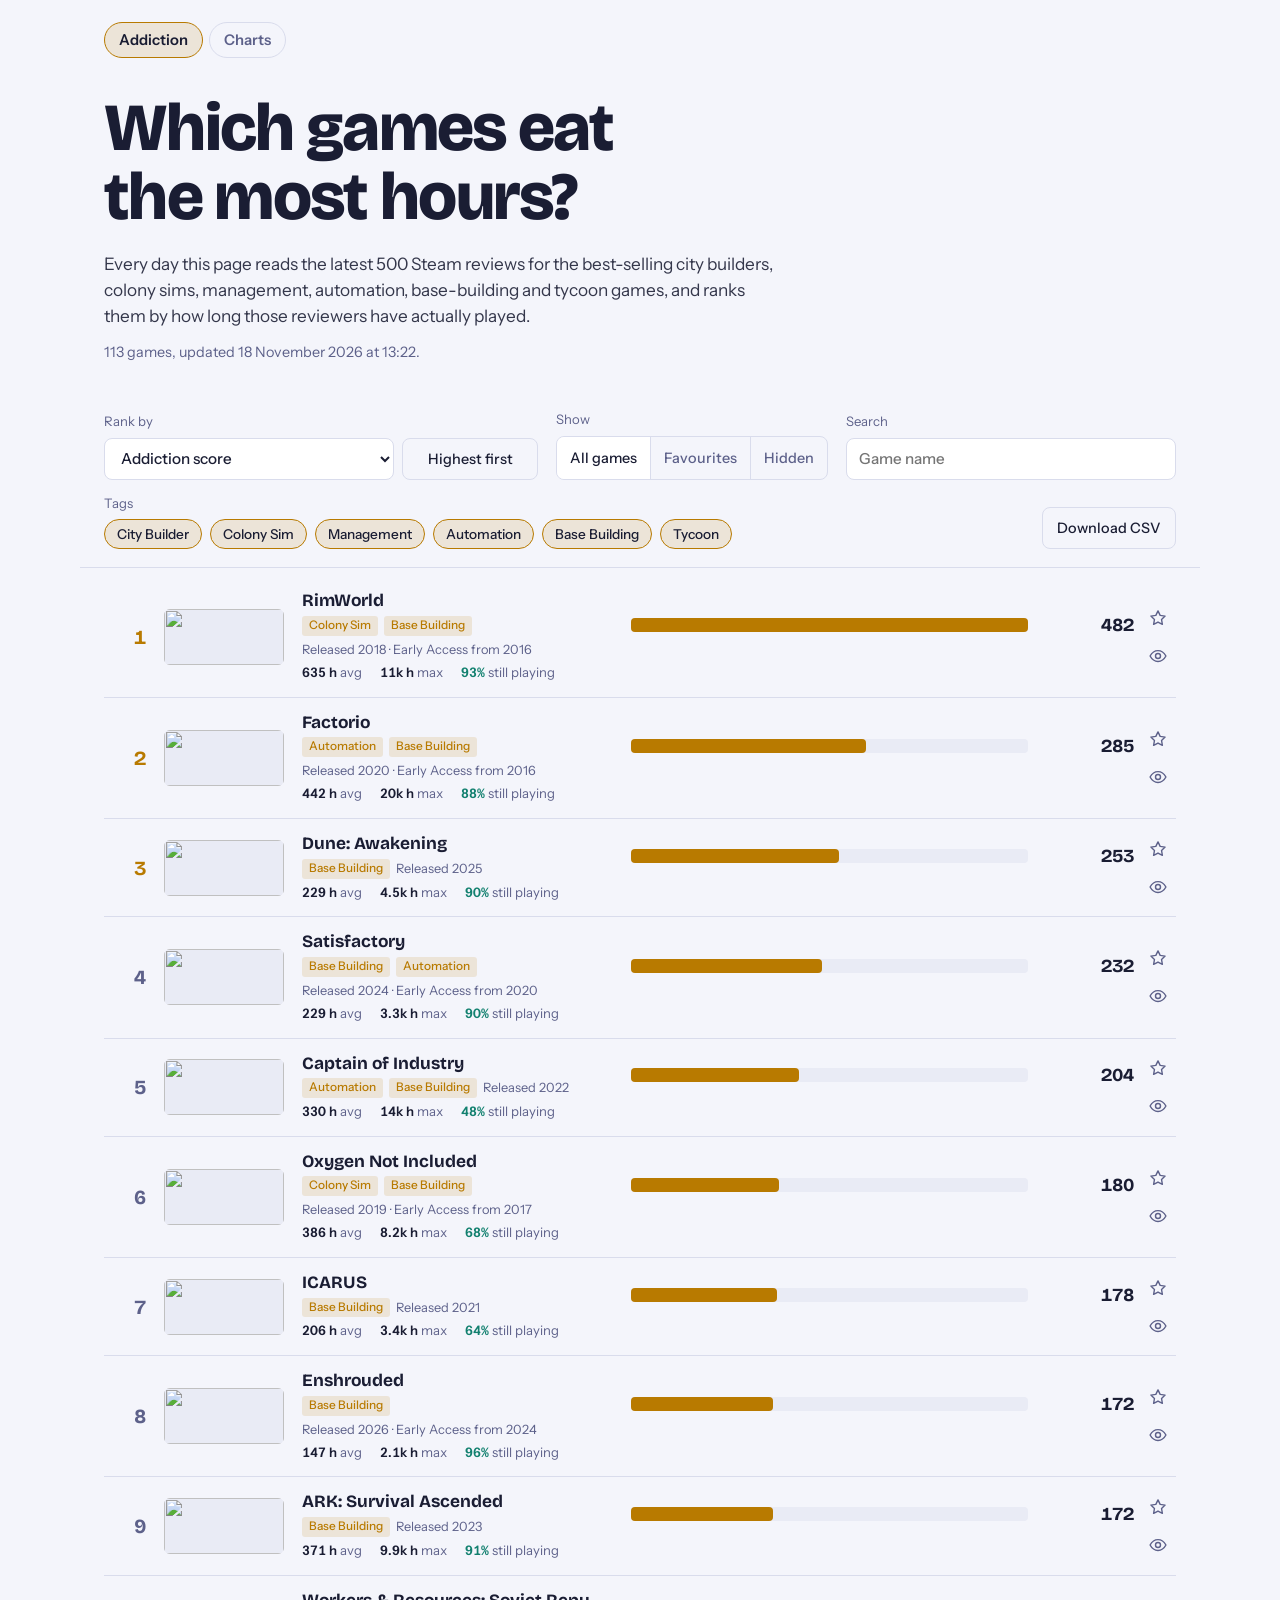
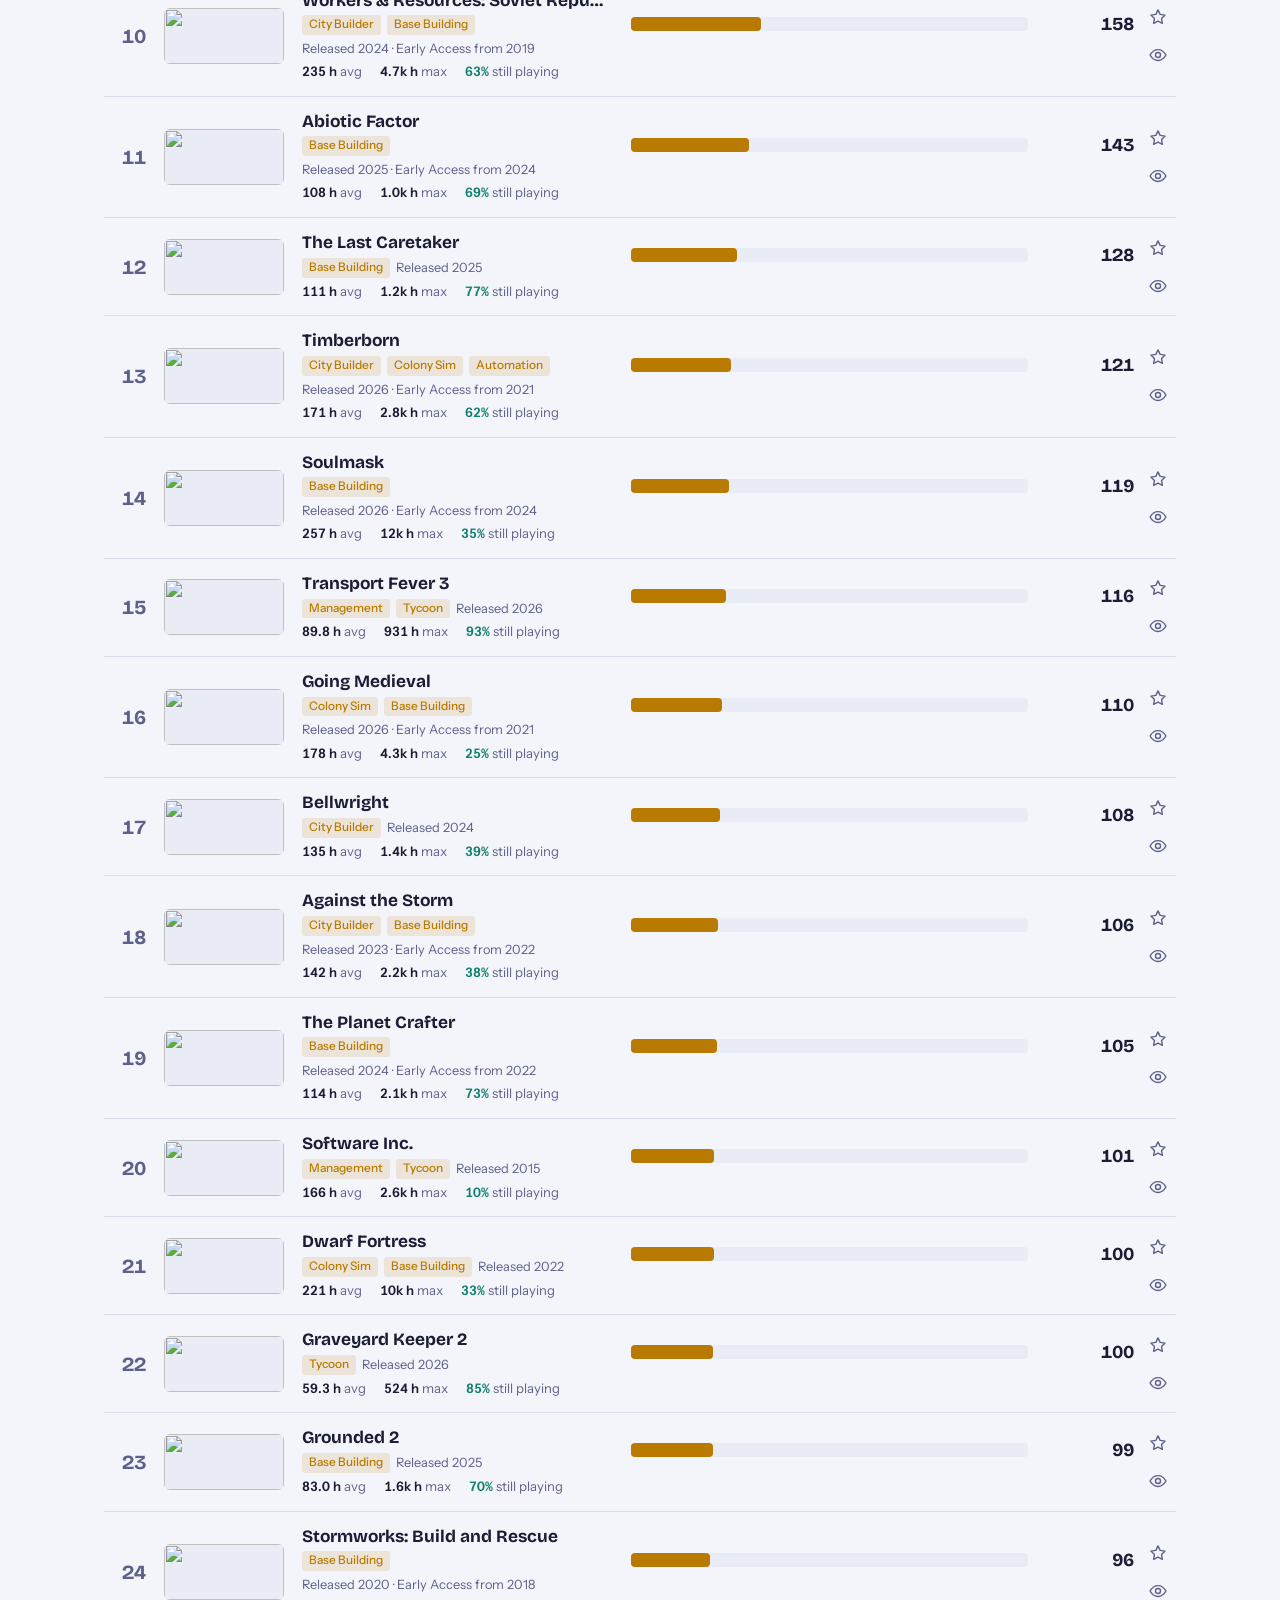
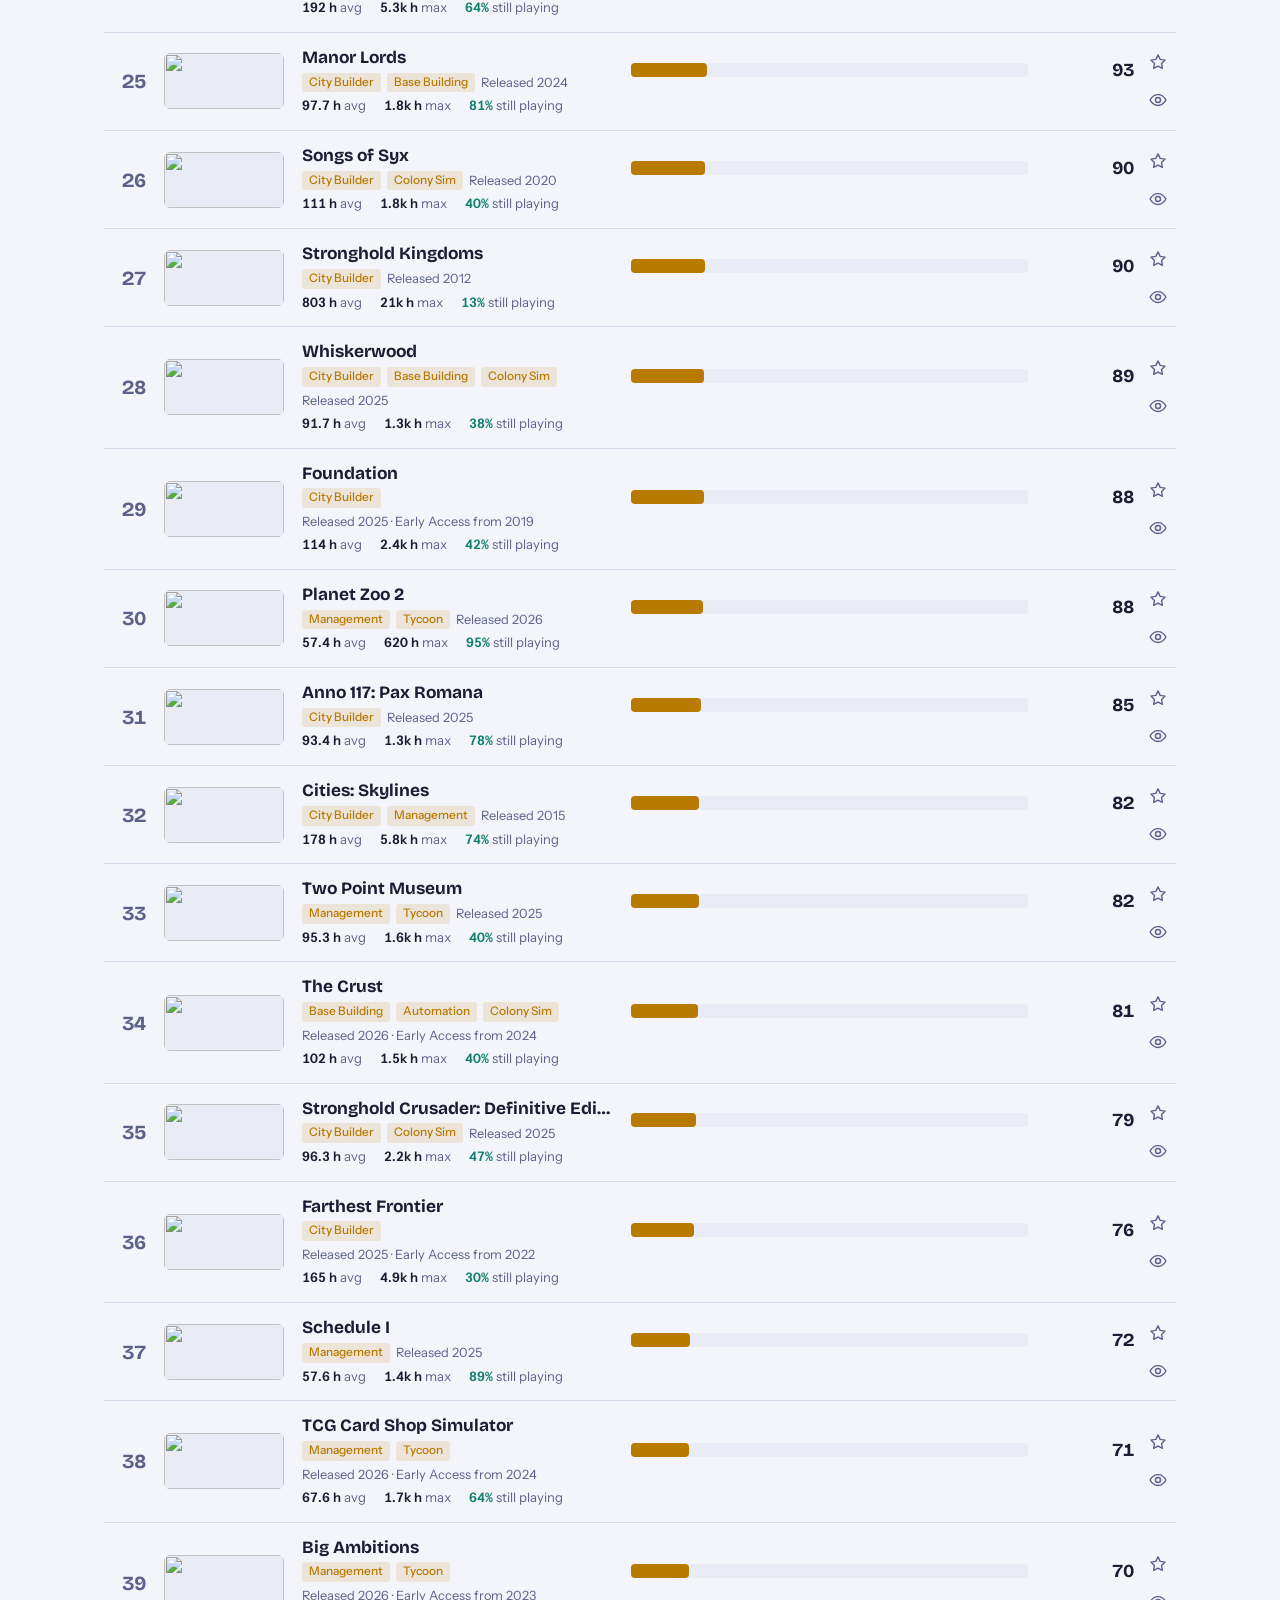
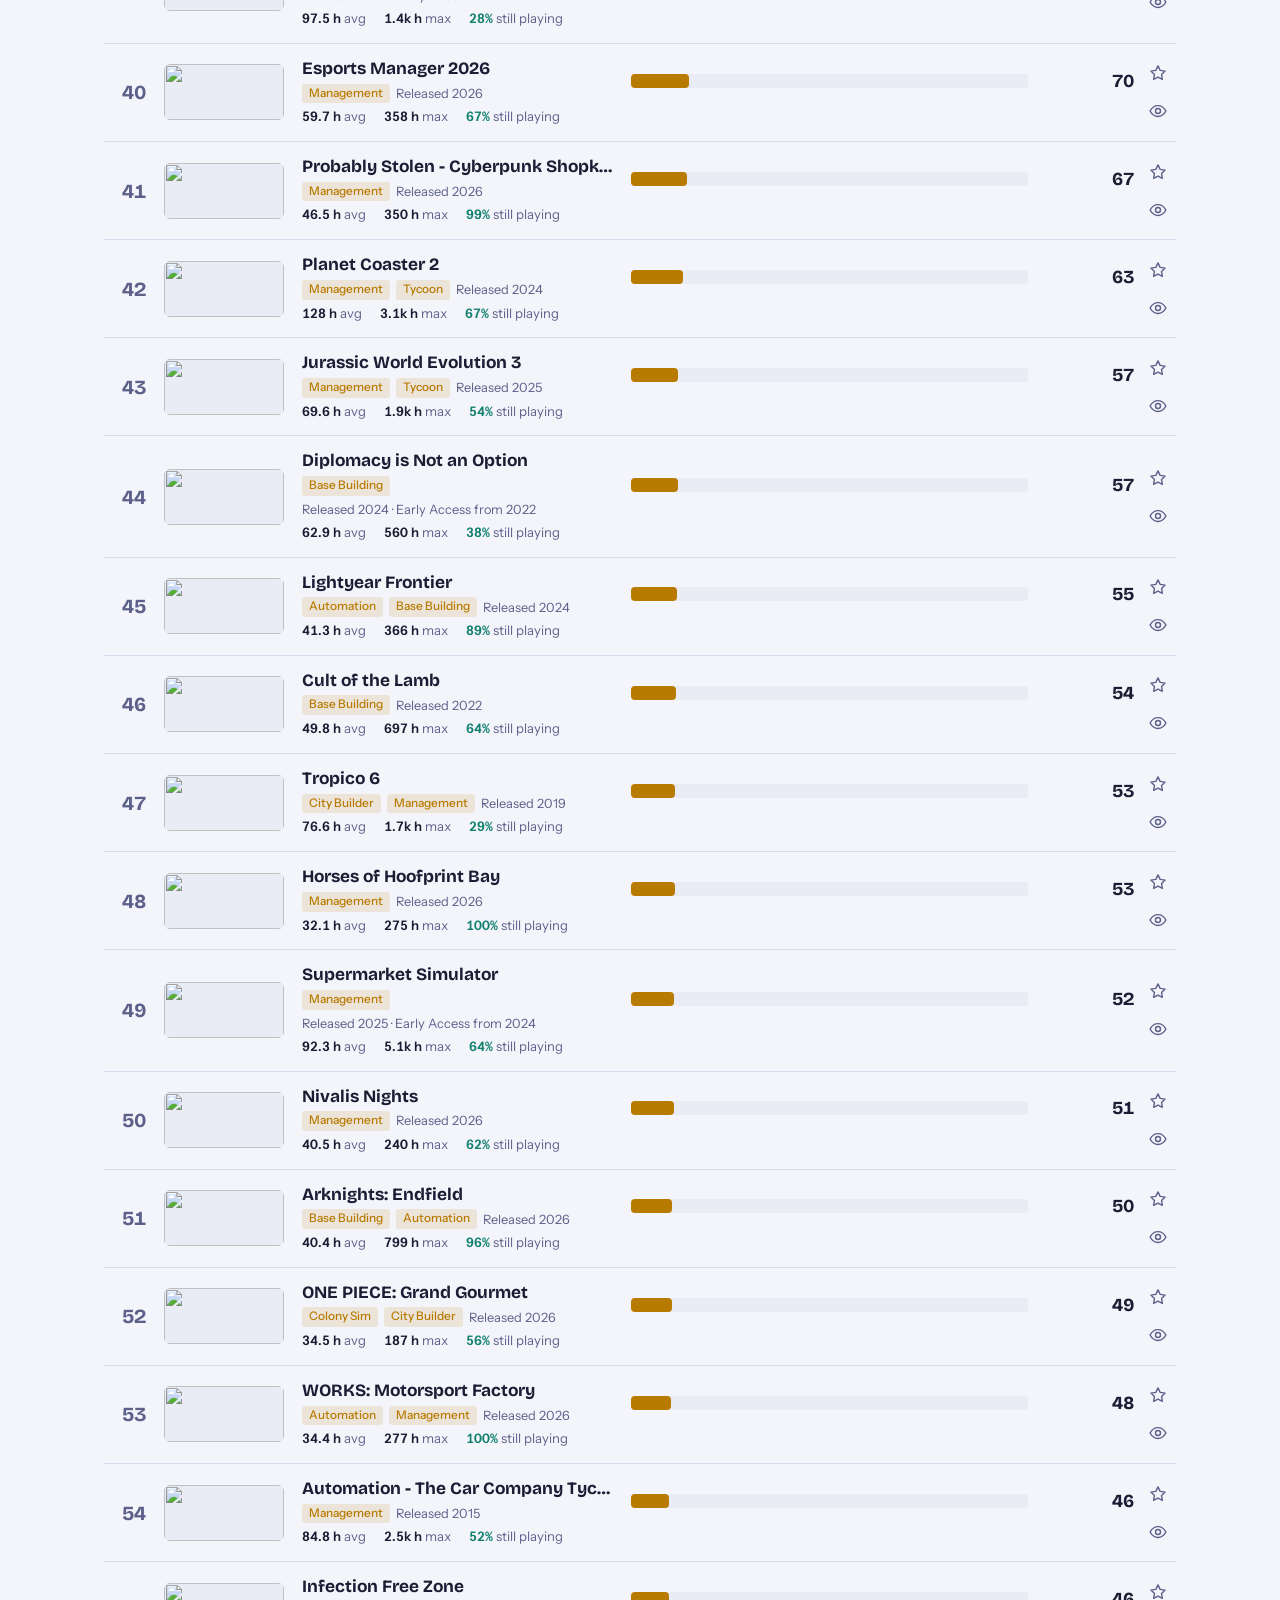
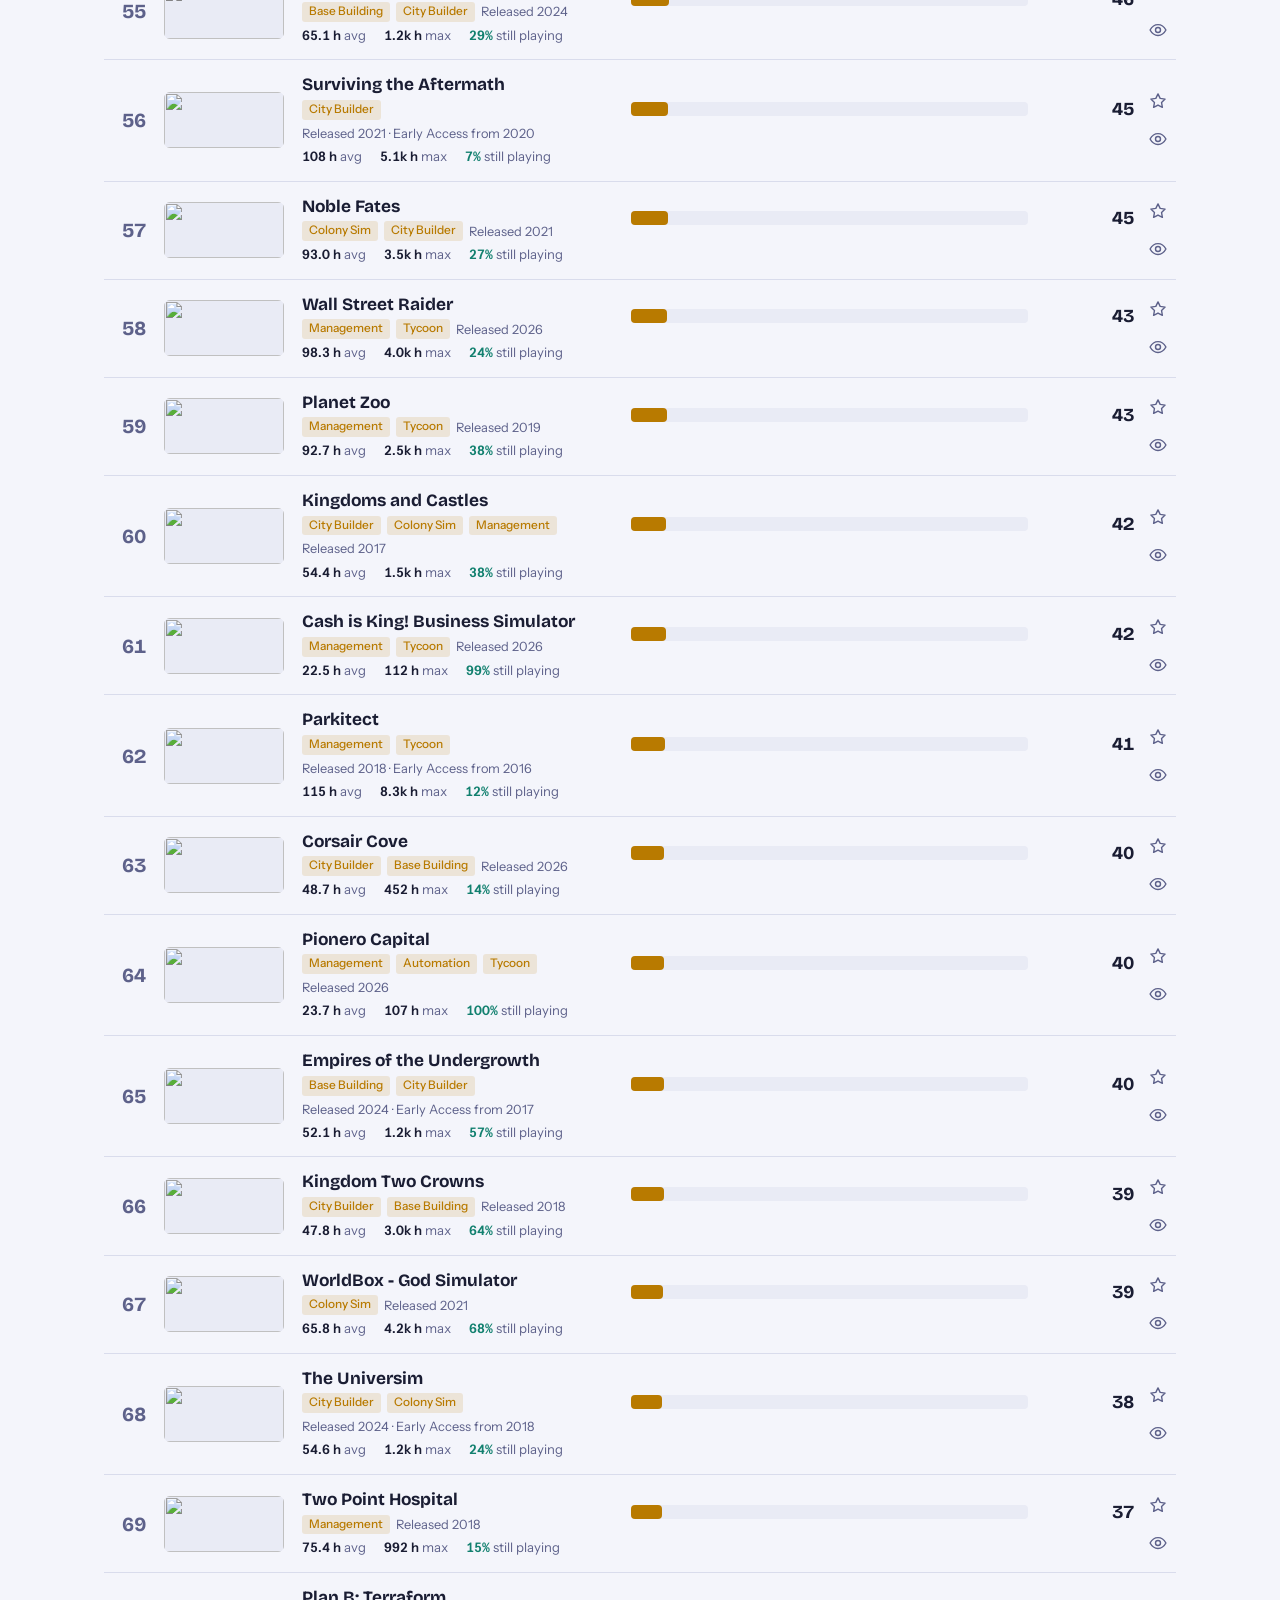
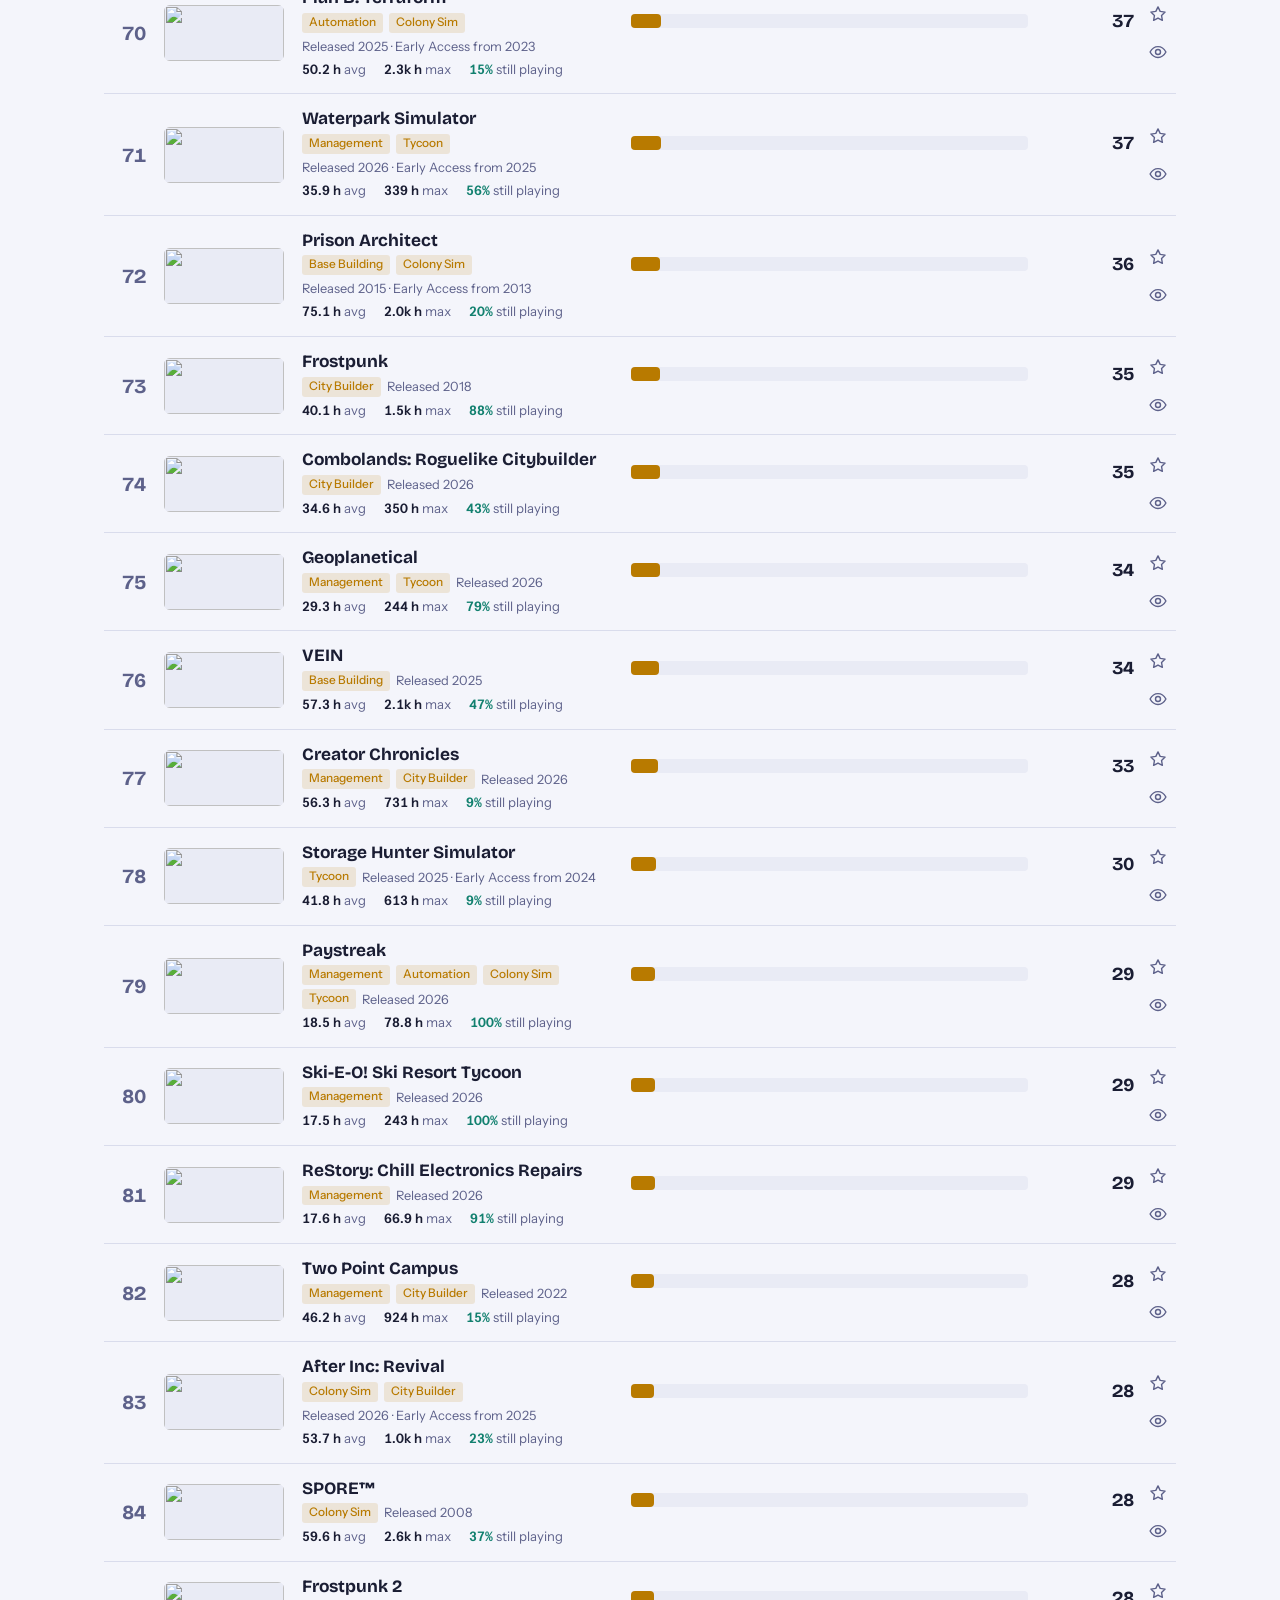
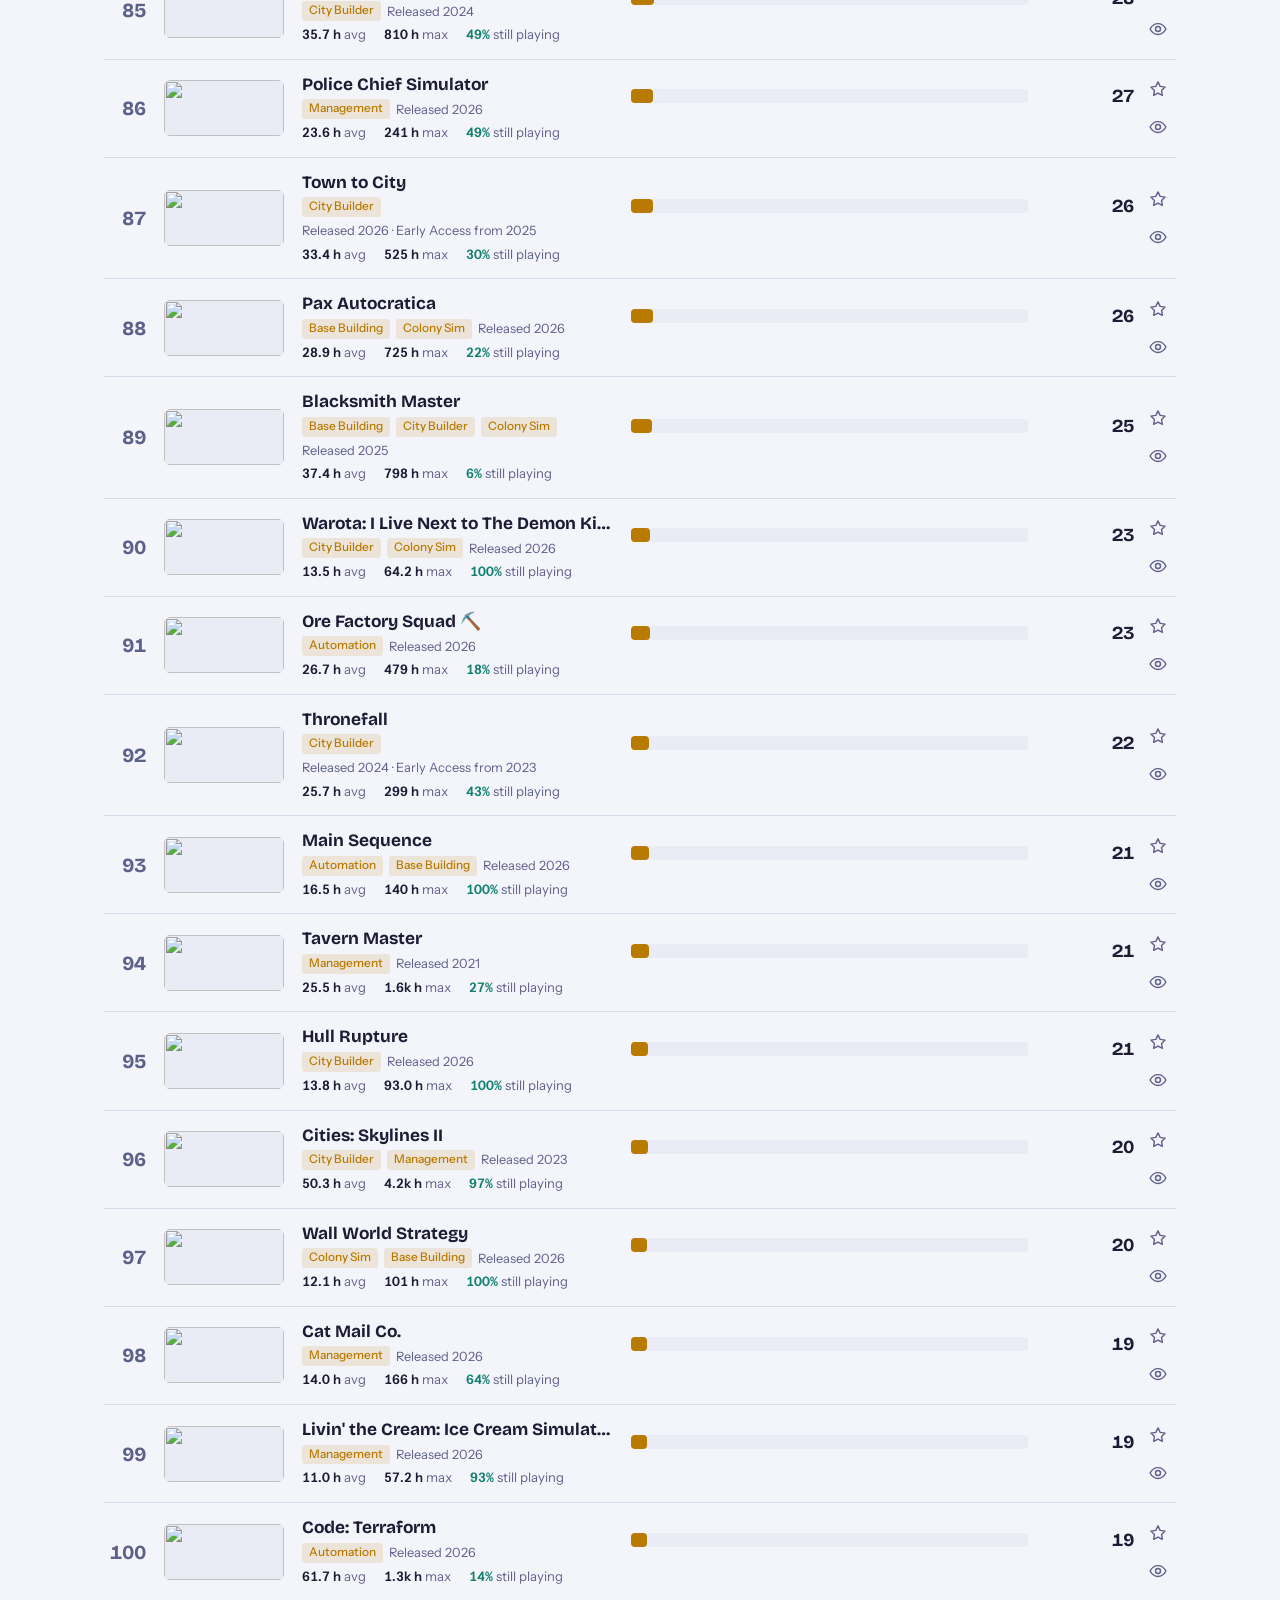
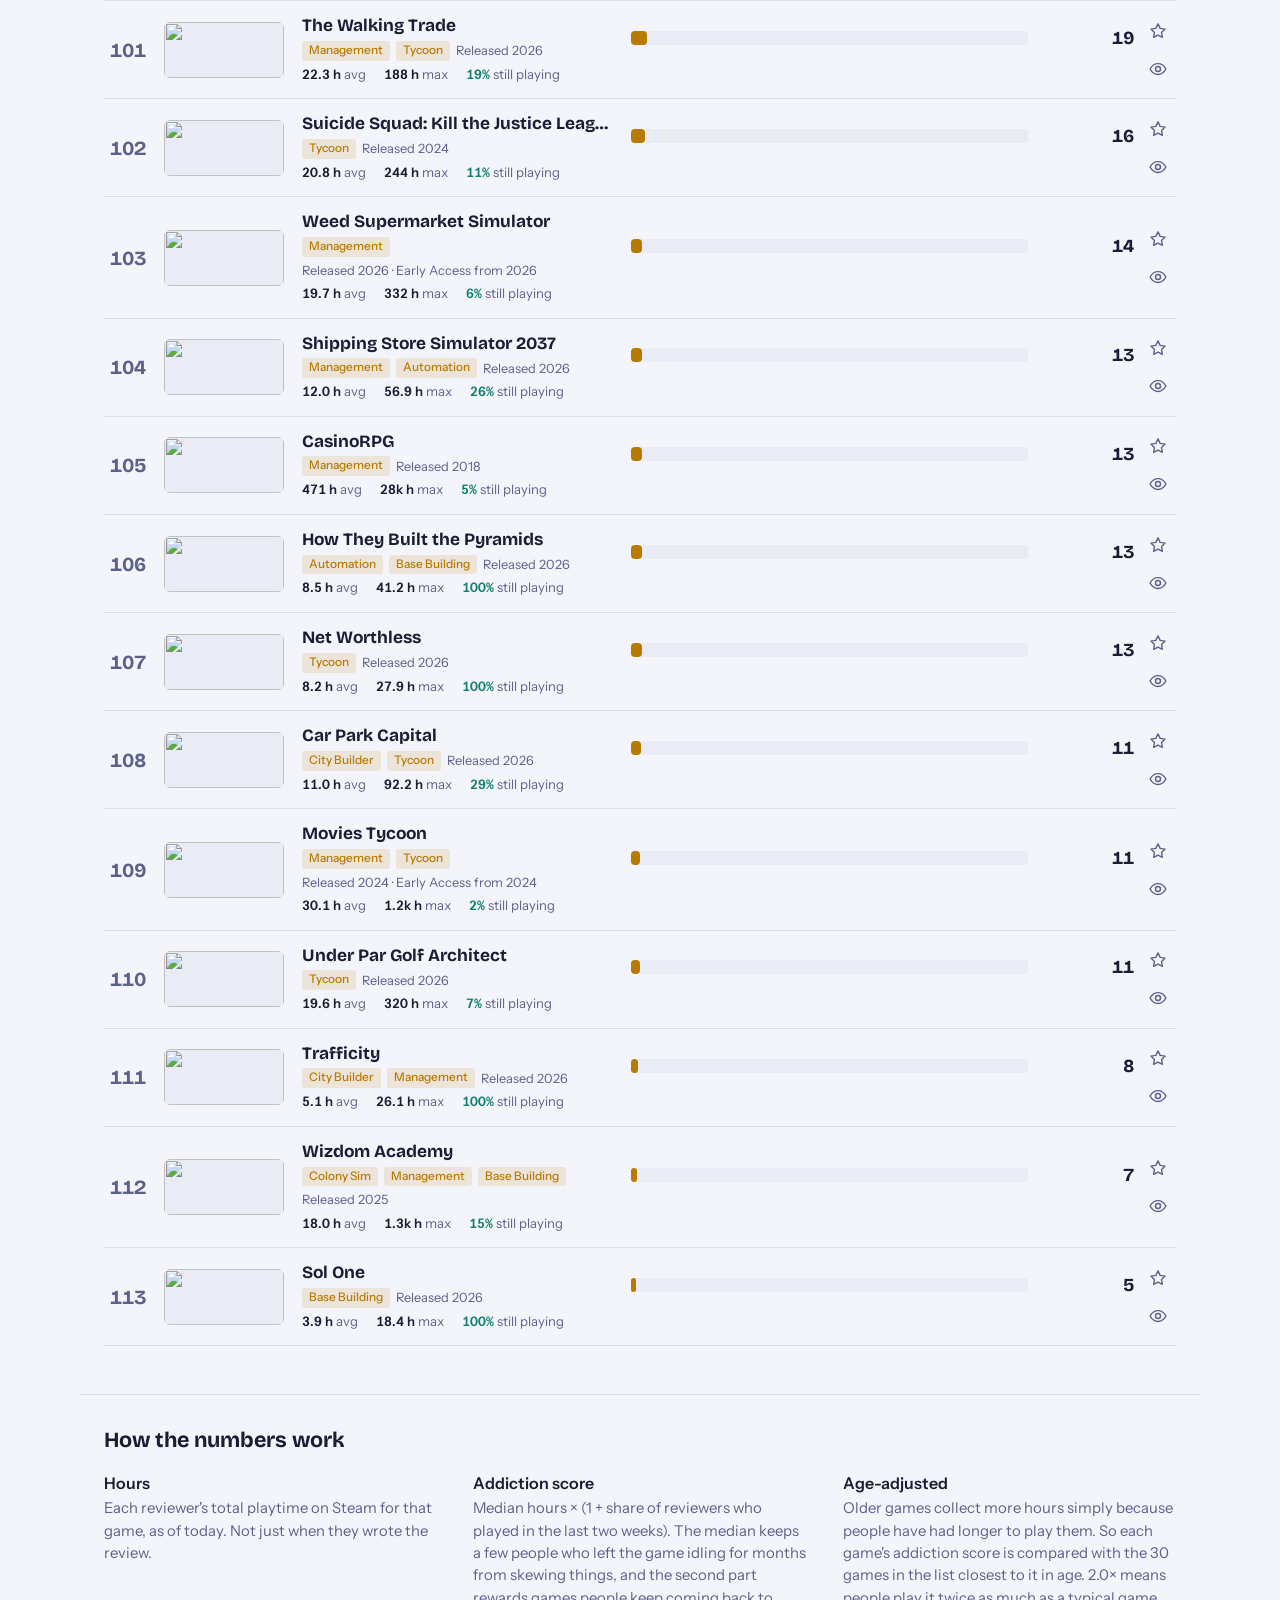
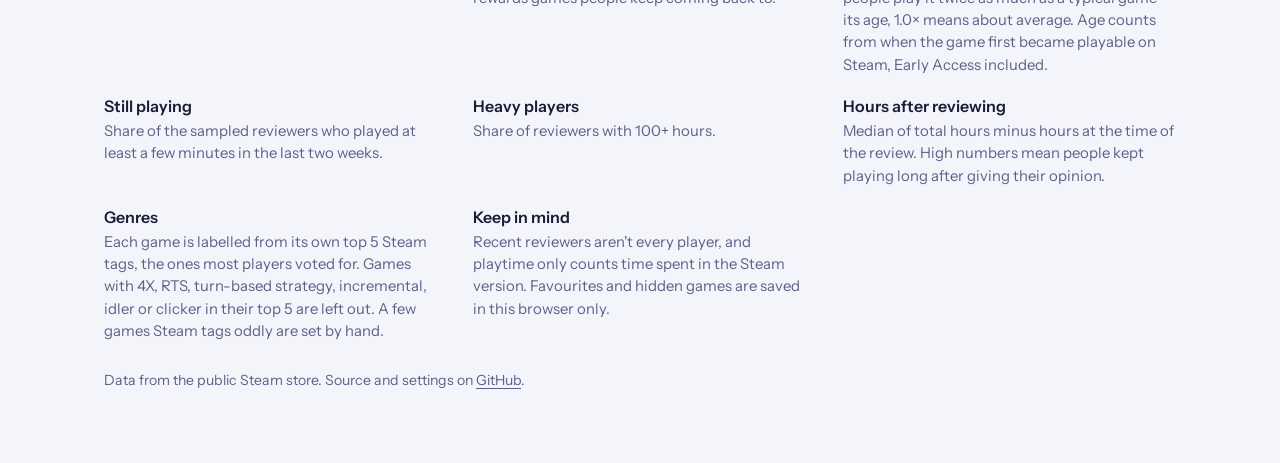
==== commit f6b13ab1: "Read 1,000 reviews per game, add Survival genre, clickable tag chips - reviews_per_game 500 -> 1000 " ====
--- a/docs/index.html
+++ b/docs/index.html
@@ -19,7 +19,7 @@
 
   <header class="top">
     <h1>Which games eat the most hours?</h1>
-    <p class="lede">Every day this page reads the latest <span id="reviewCount">500</span> Steam reviews for the best-selling
+    <p class="lede">Every day this page reads the latest <span id="reviewCount">1,000</span> Steam reviews for the best-selling
       city builders, colony sims, management, automation, base-building and tycoon games, and ranks them by how long
       those reviewers have actually played.</p>
     <p class="meta" id="meta">Loading the latest numbers…</p>
--- a/docs/style.css
+++ b/docs/style.css
@@ -199,7 +199,18 @@
 
 .title { grid-area: title; min-width: 0; }
 .name { display: block; font: 700 1.08rem/1.25 var(--display); white-space: nowrap; overflow: hidden; text-overflow: ellipsis; }
-.sub { display: block; font-size: .8rem; color: var(--muted); white-space: nowrap; overflow: hidden; text-overflow: ellipsis; }
+.sub { display: flex; flex-wrap: wrap; align-items: center; gap: 4px 6px; margin-top: 4px; font-size: .8rem; color: var(--muted); }
+.chip {
+  font: 500 .74rem/1 var(--body);
+  color: var(--amber);
+  background: var(--amber-soft);
+  border-radius: 3px;
+  padding: 4px 7px;
+  white-space: nowrap;
+  cursor: pointer;
+}
+.chip:hover, .chip:focus-visible { color: var(--bg); background: var(--amber); outline: none; }
+.sub-info { min-width: 0; }
 
 .bar-wrap { grid-area: bar; position: relative; height: 14px; background: var(--bg-sunk); border-radius: 4px; }
 .bar { position: absolute; inset: 0 auto 0 0; background: var(--amber); border-radius: 4px; }
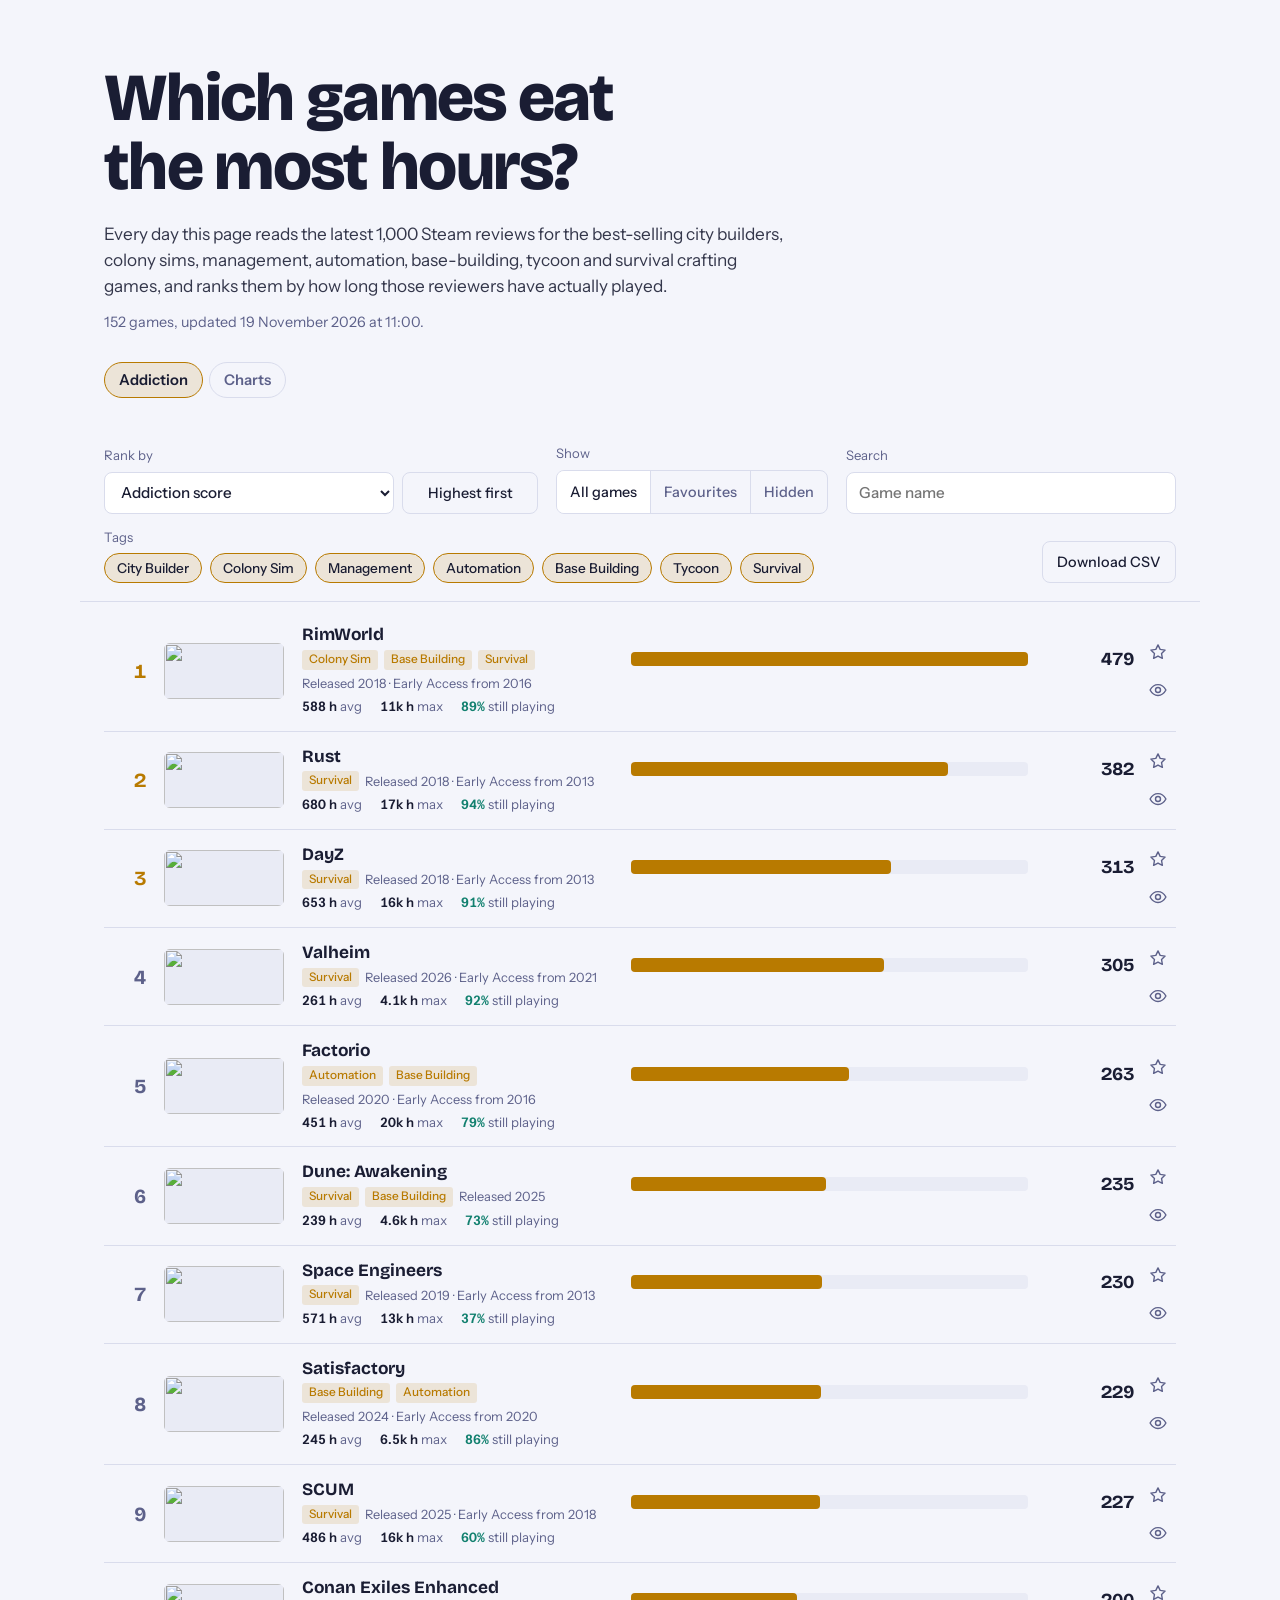
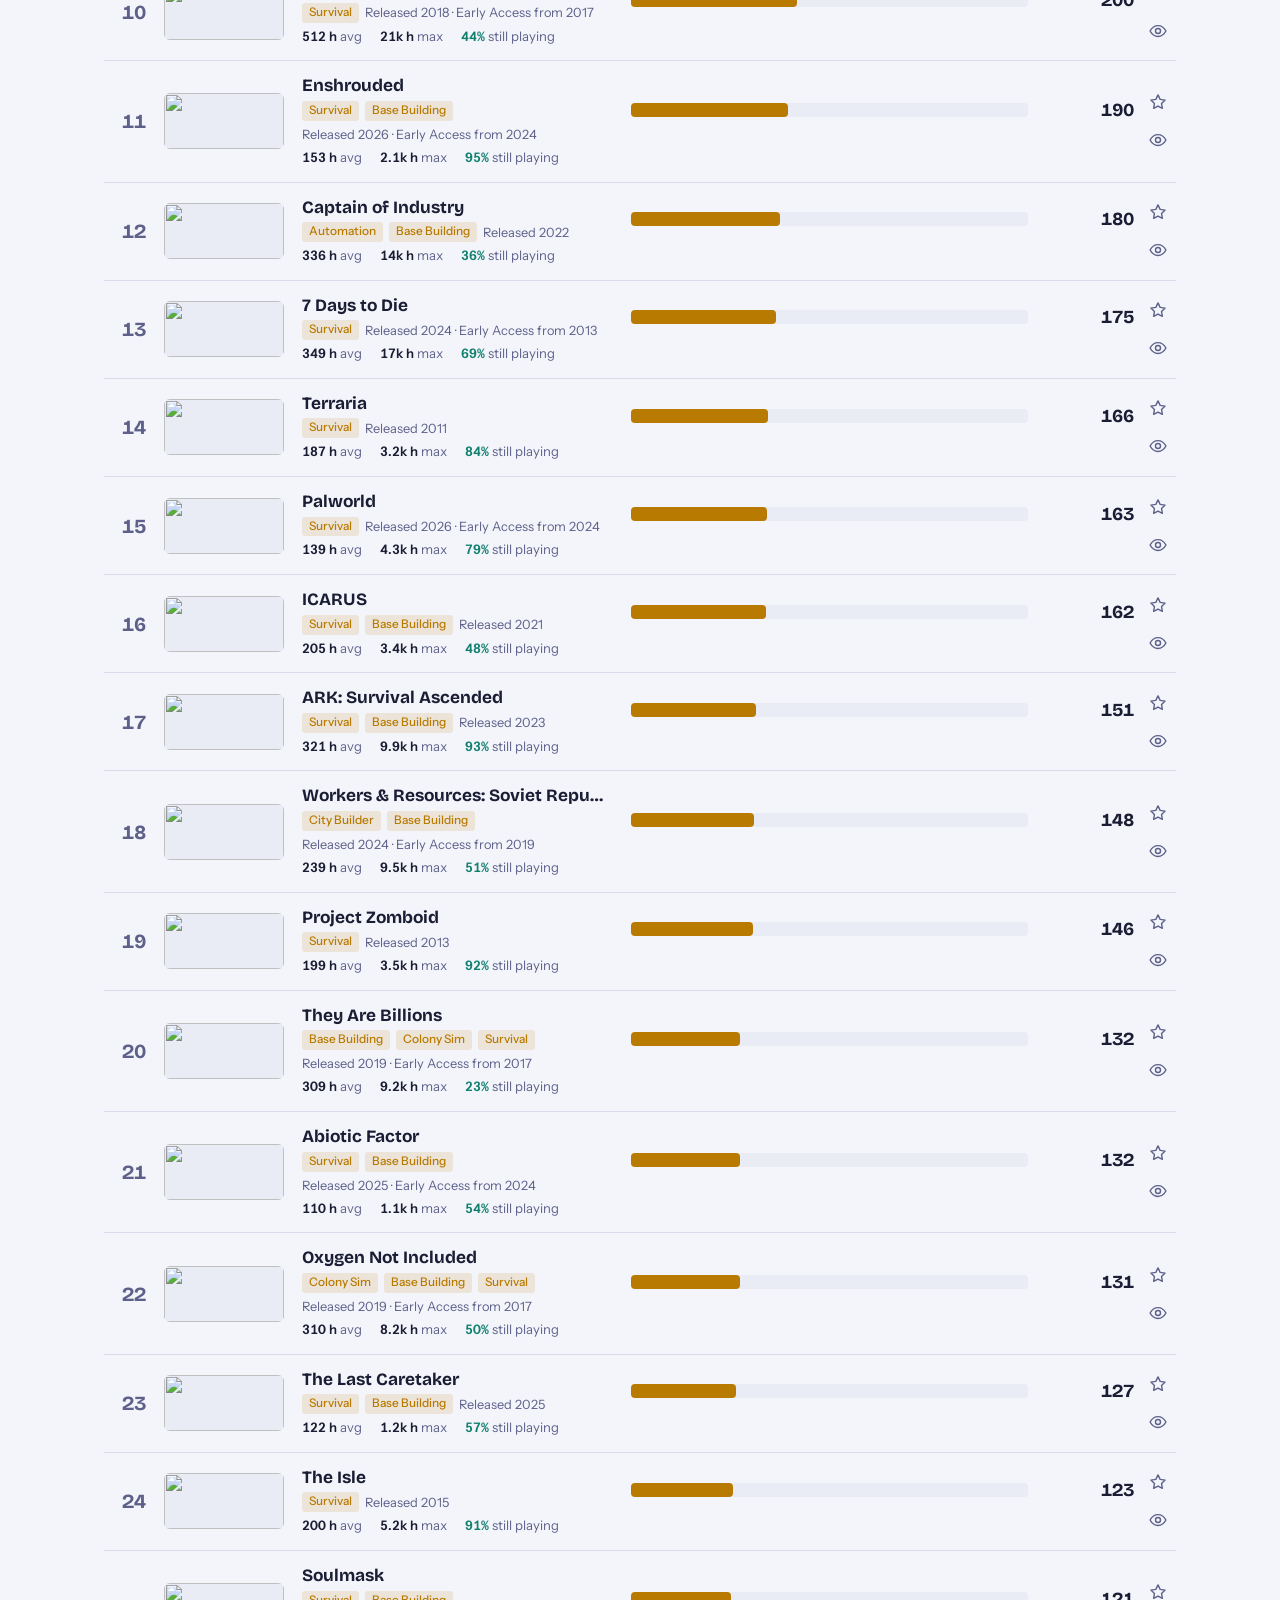
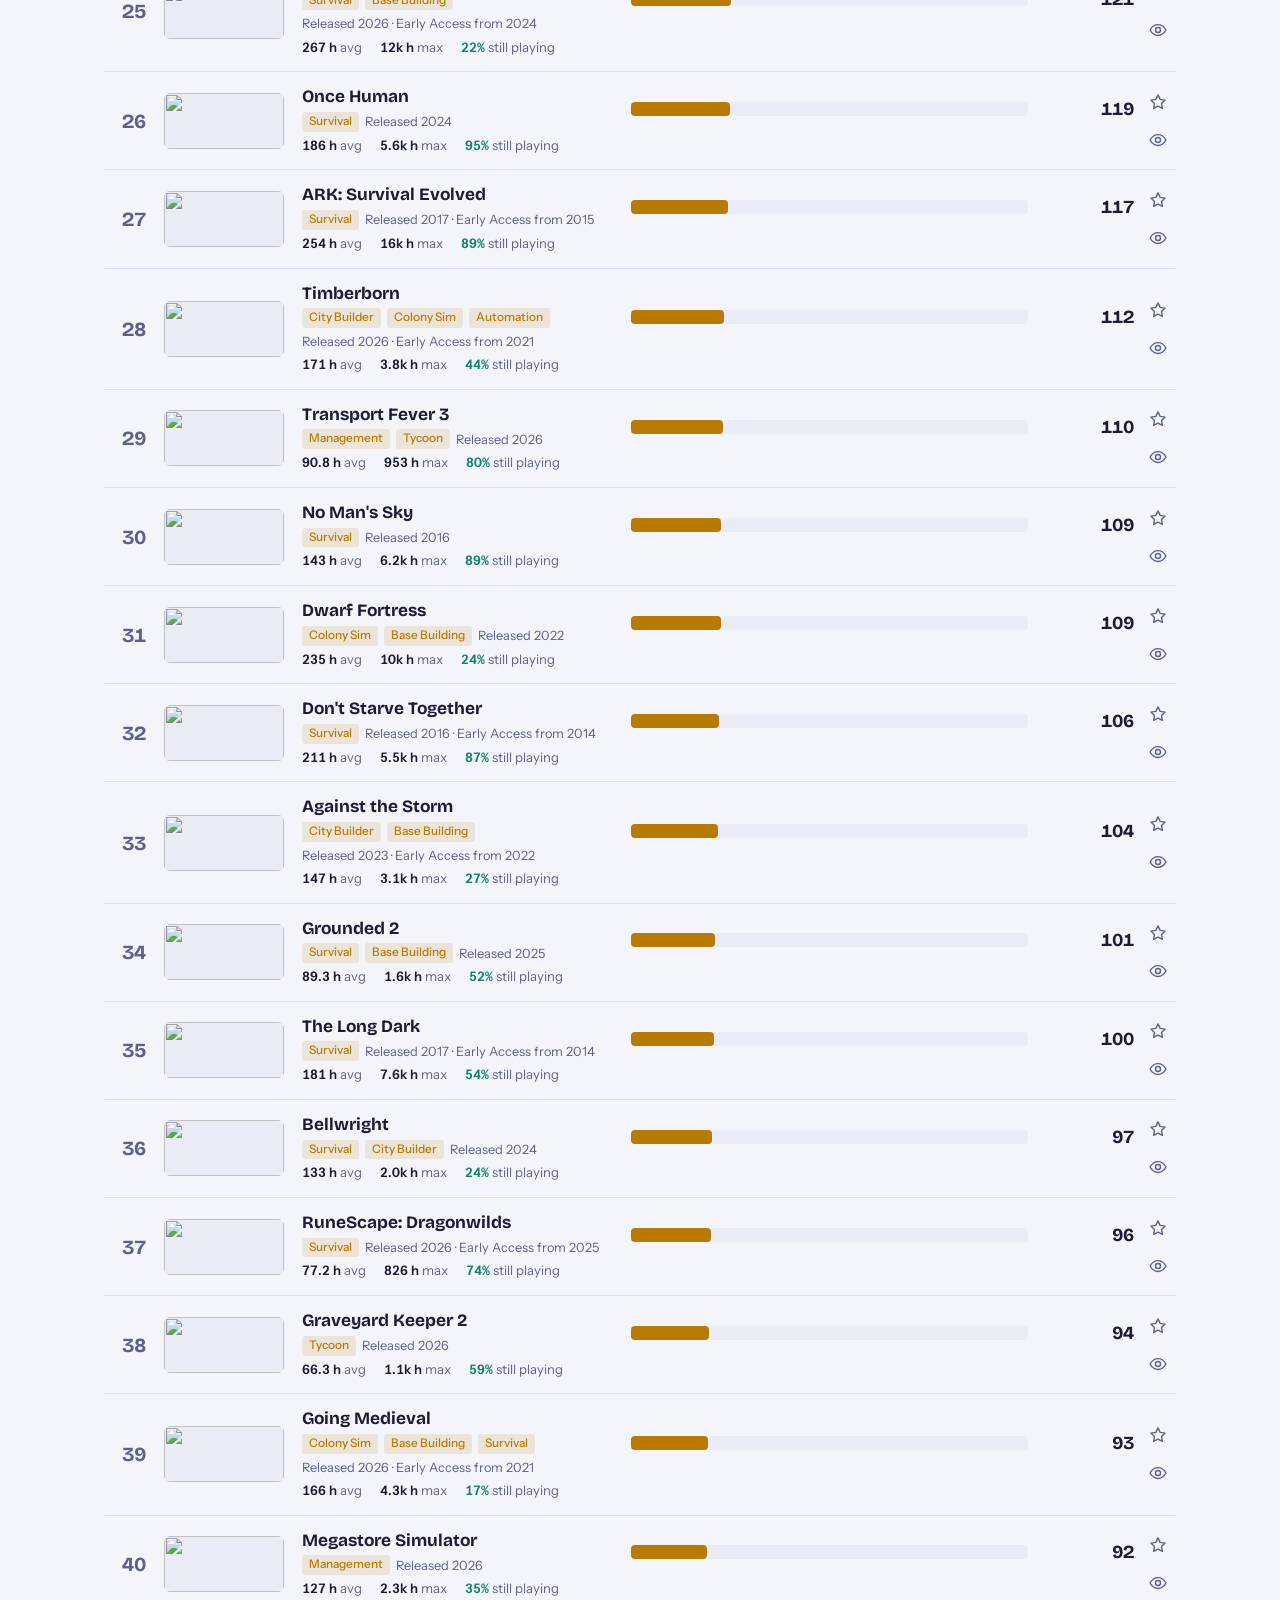
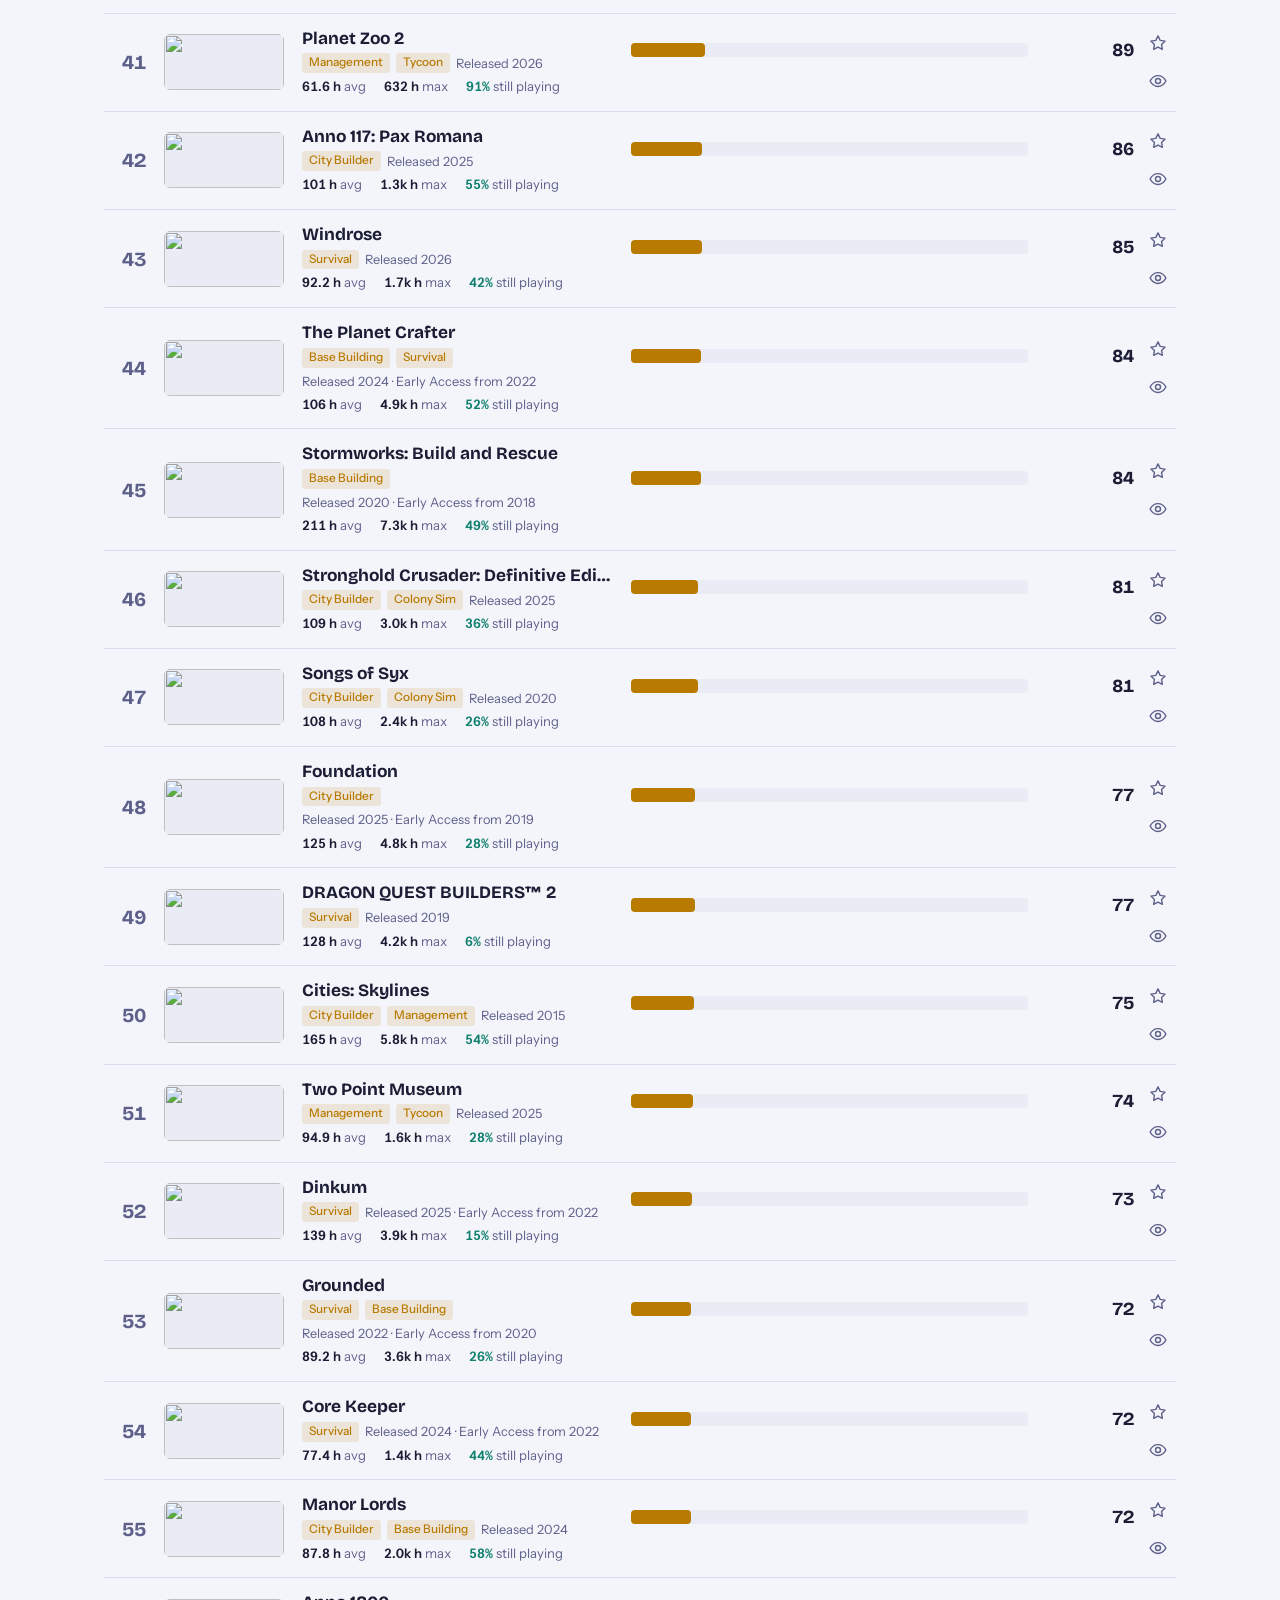
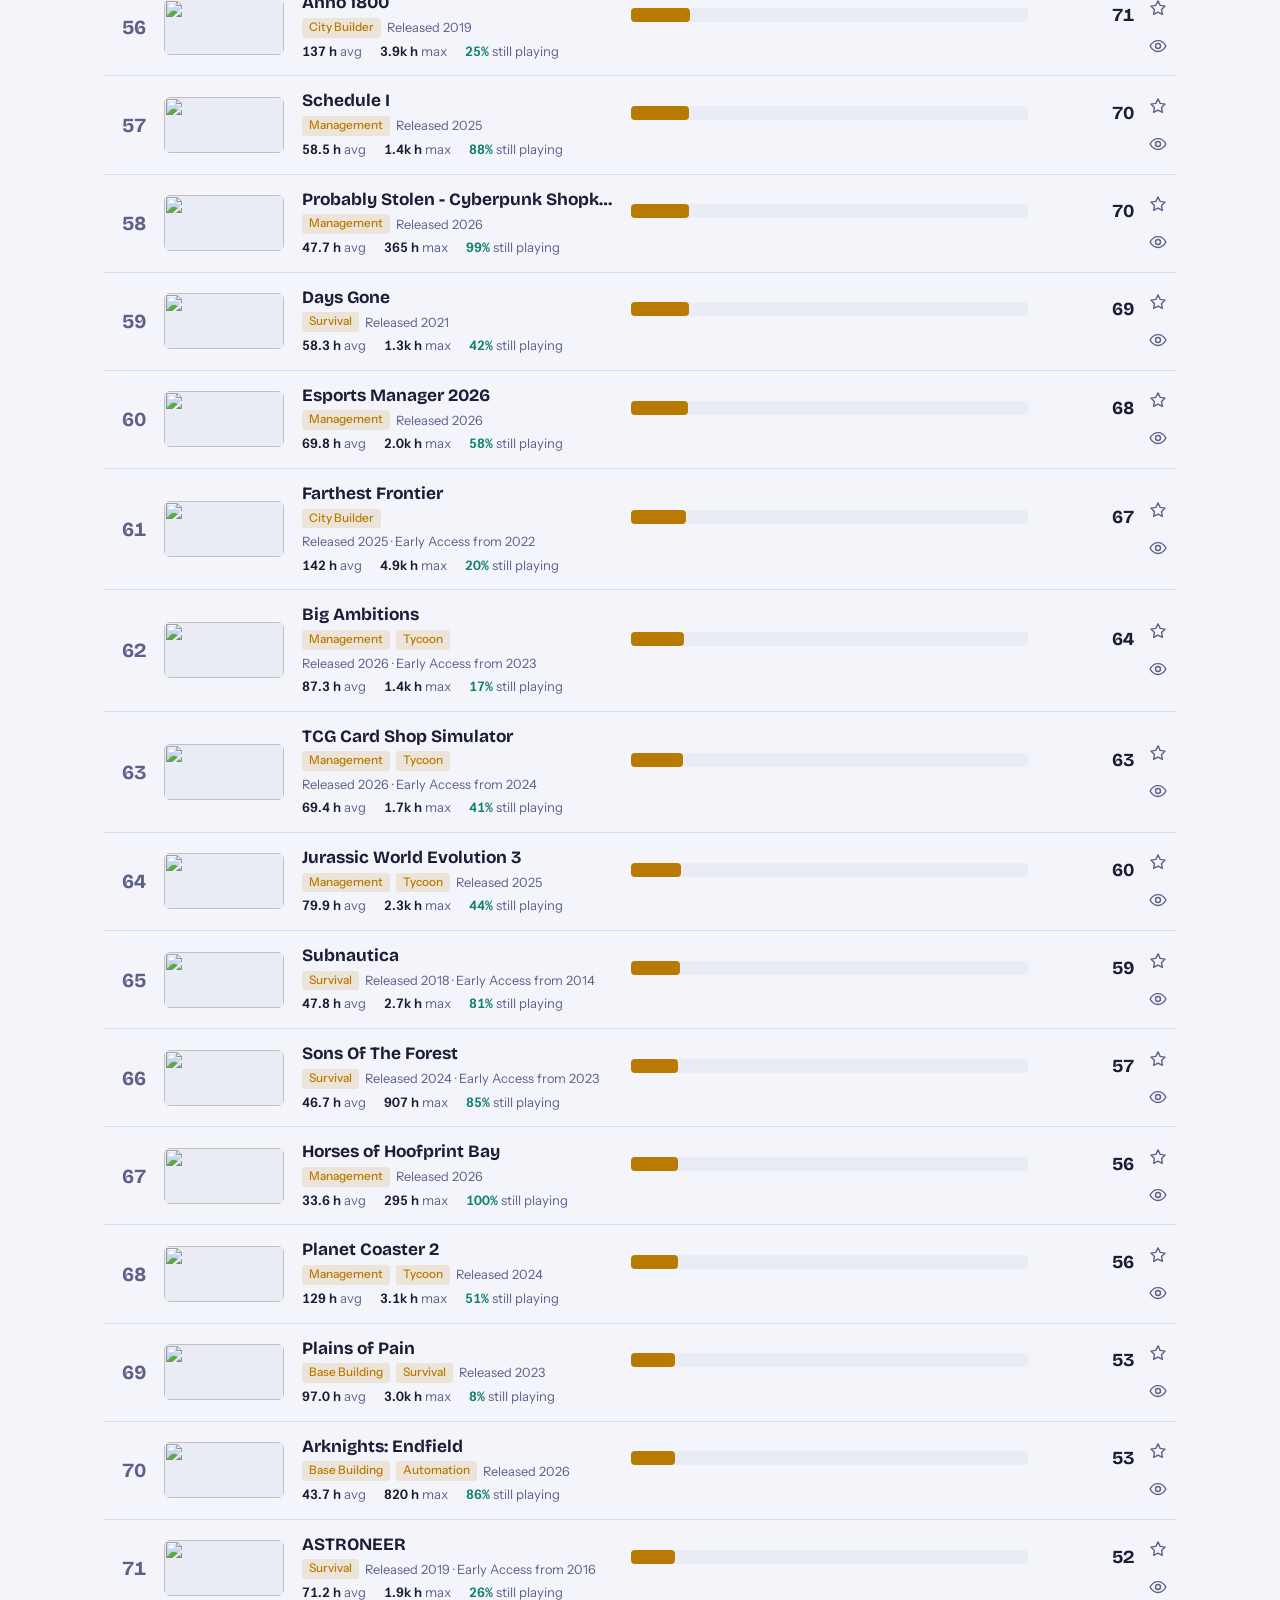
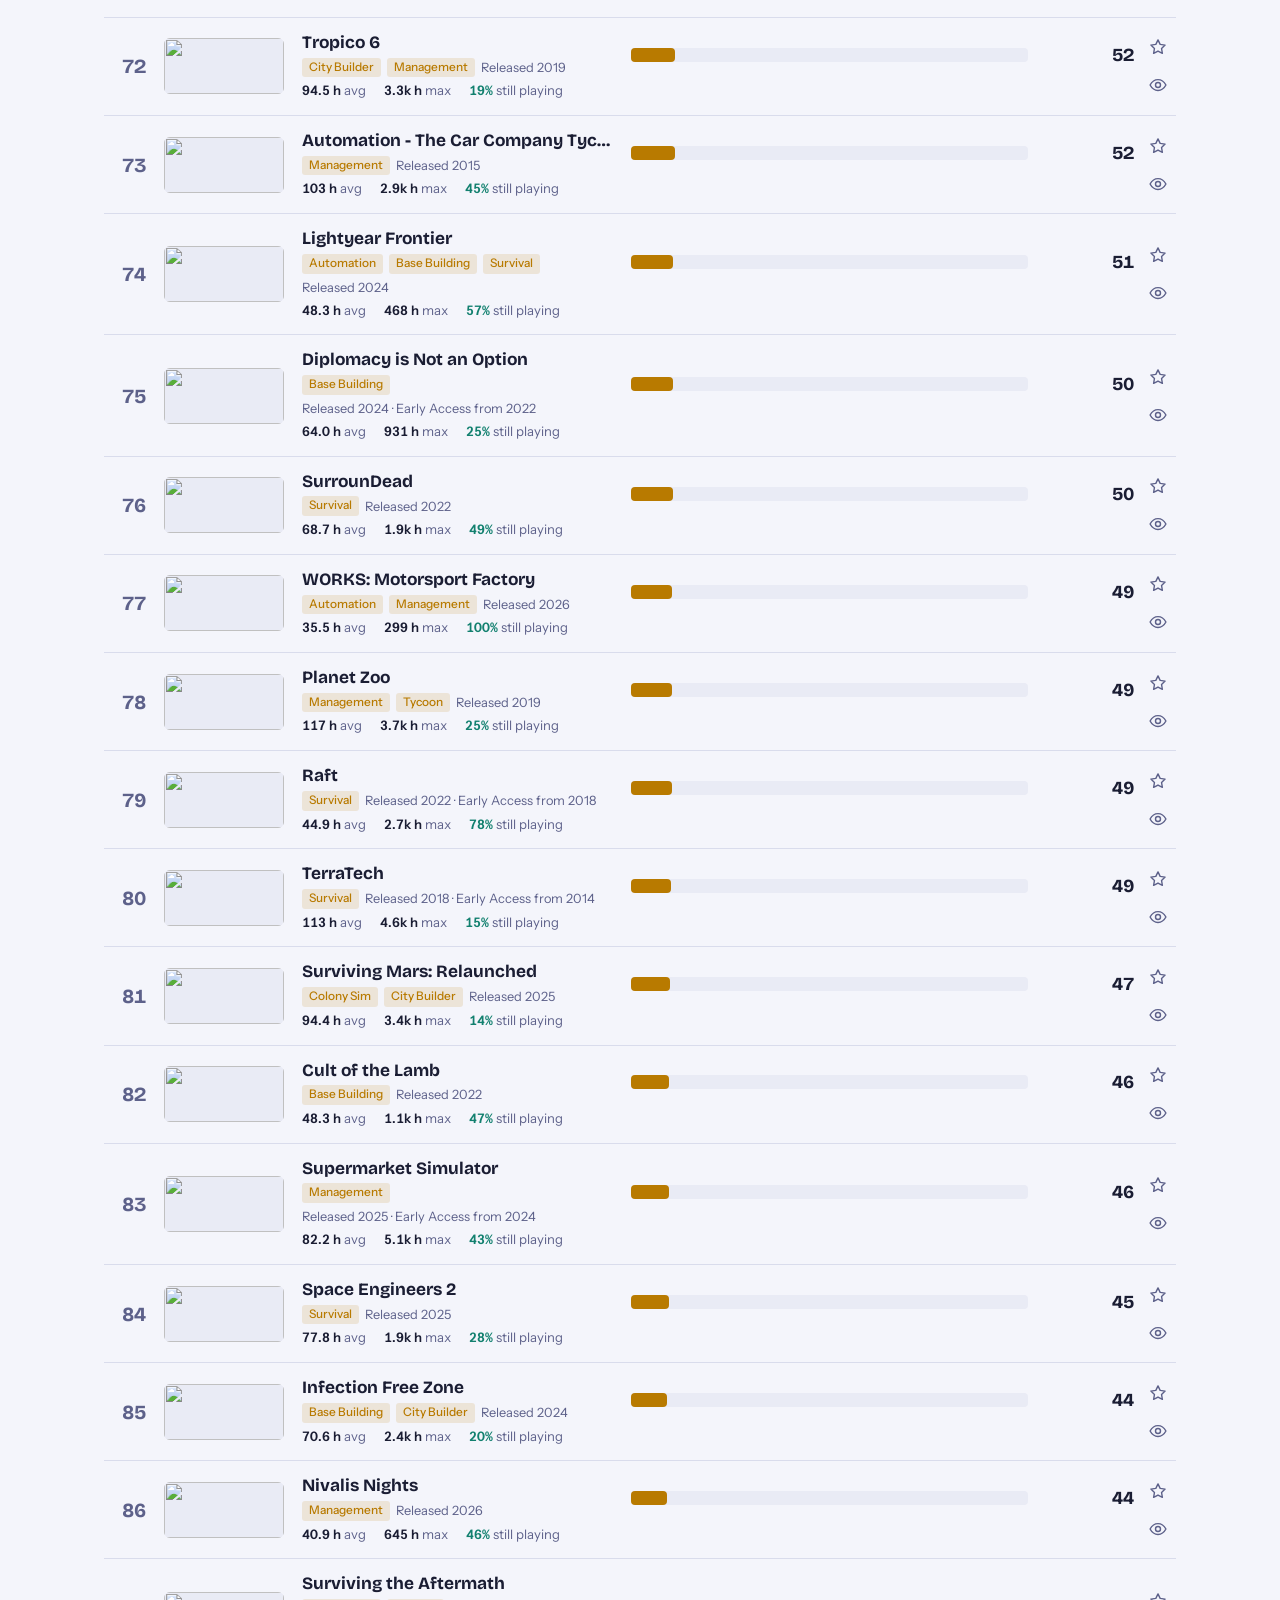
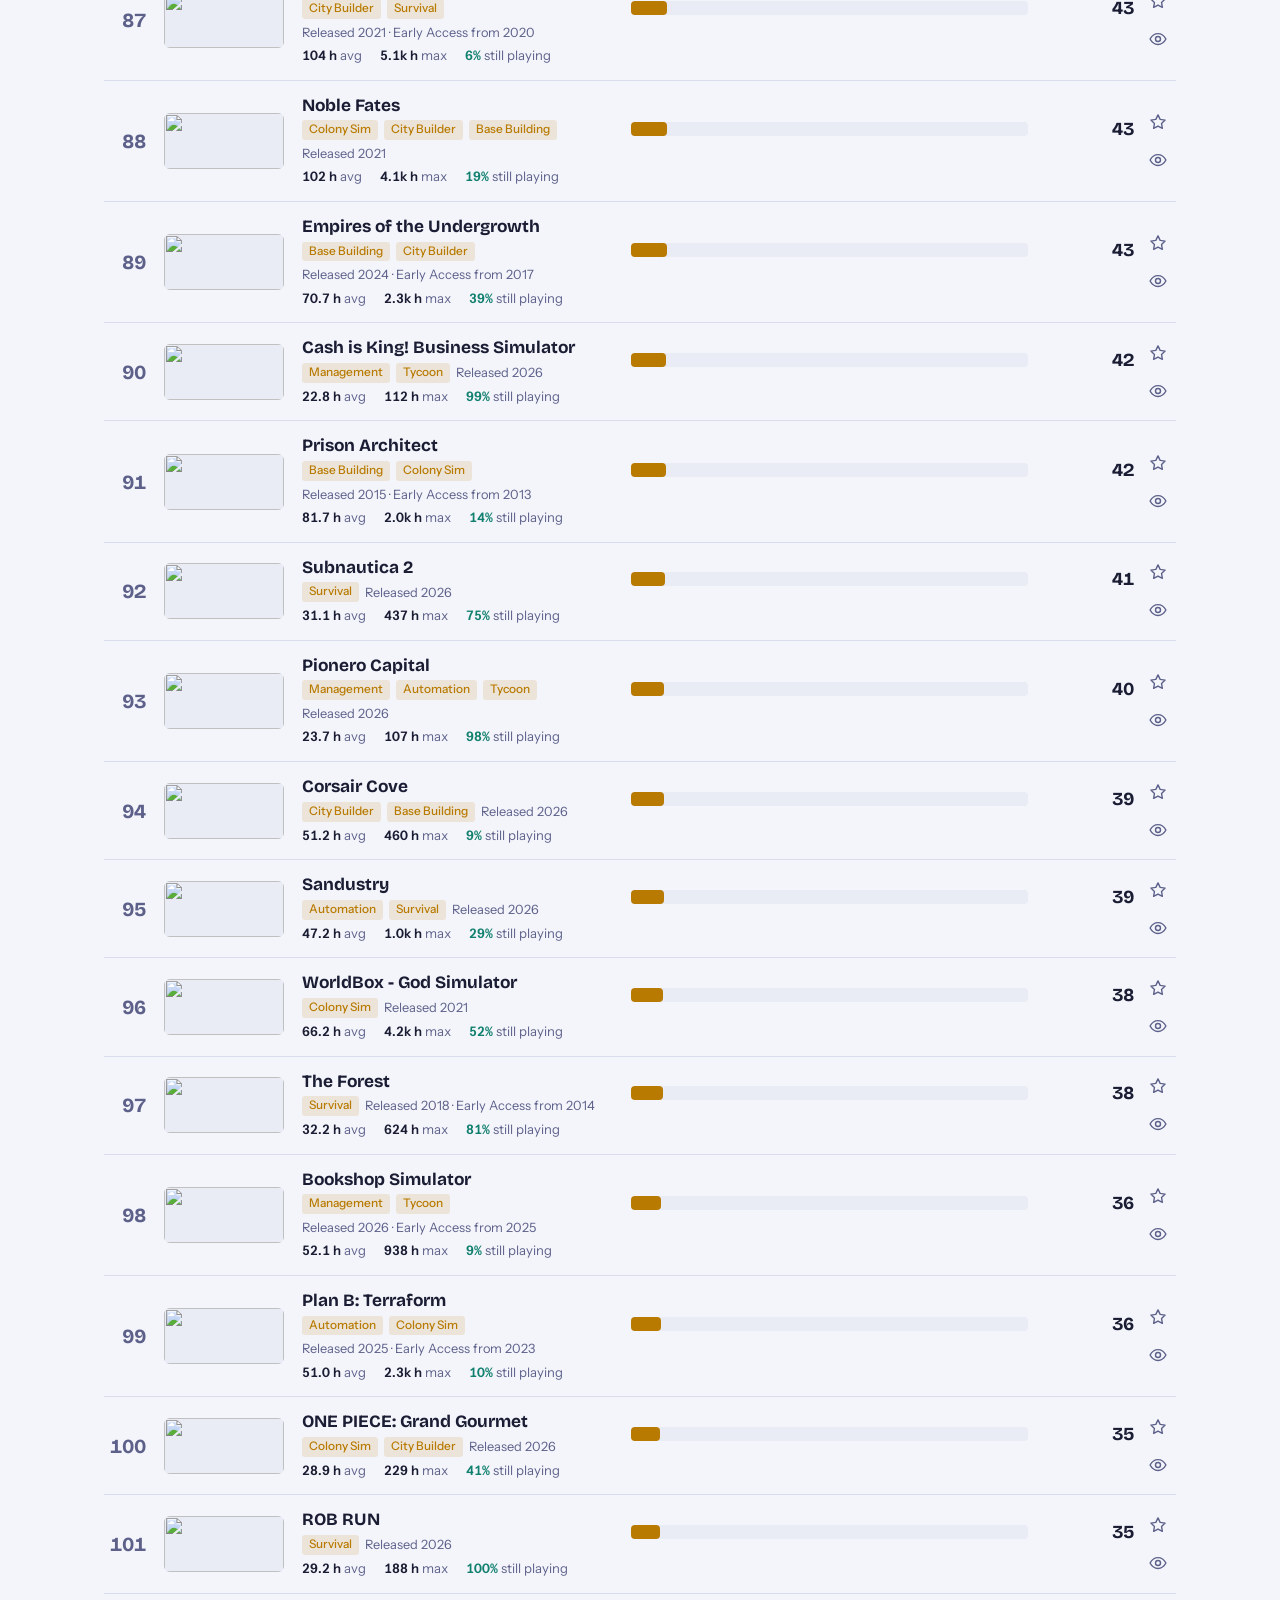
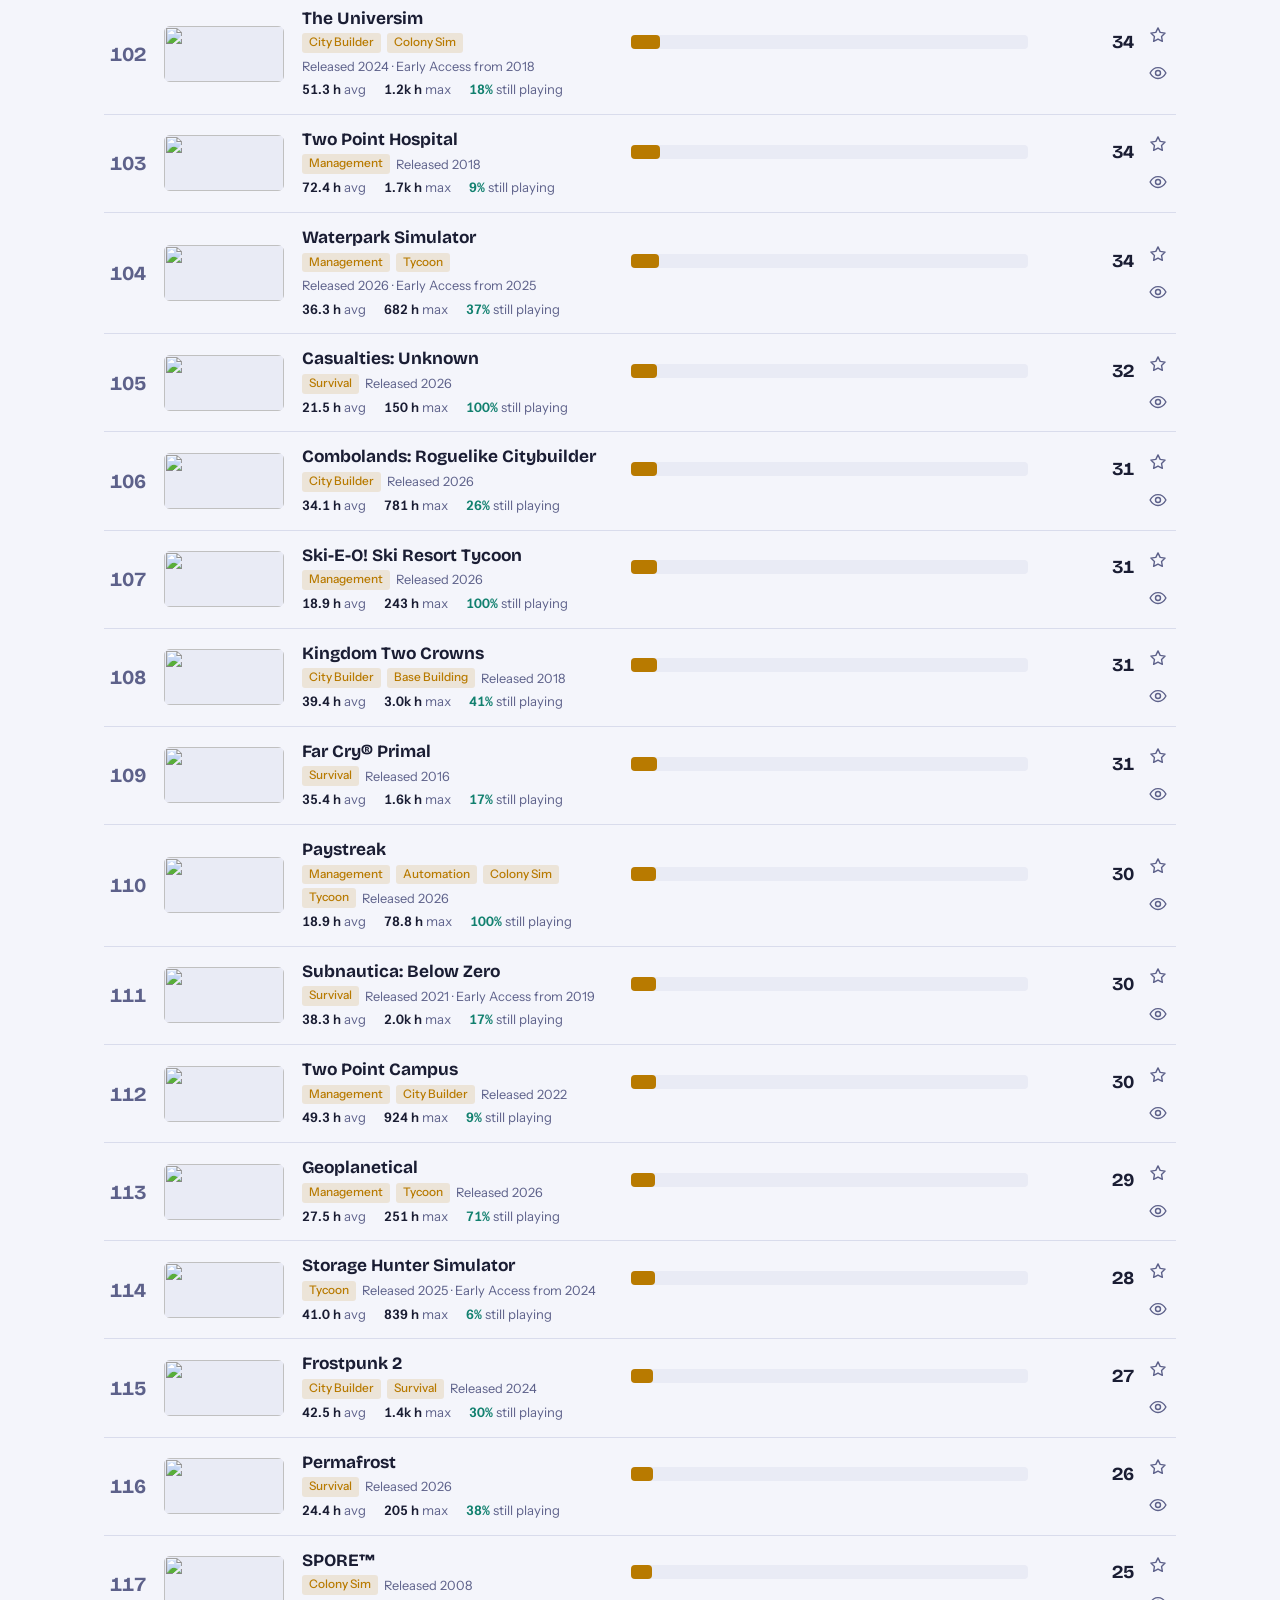
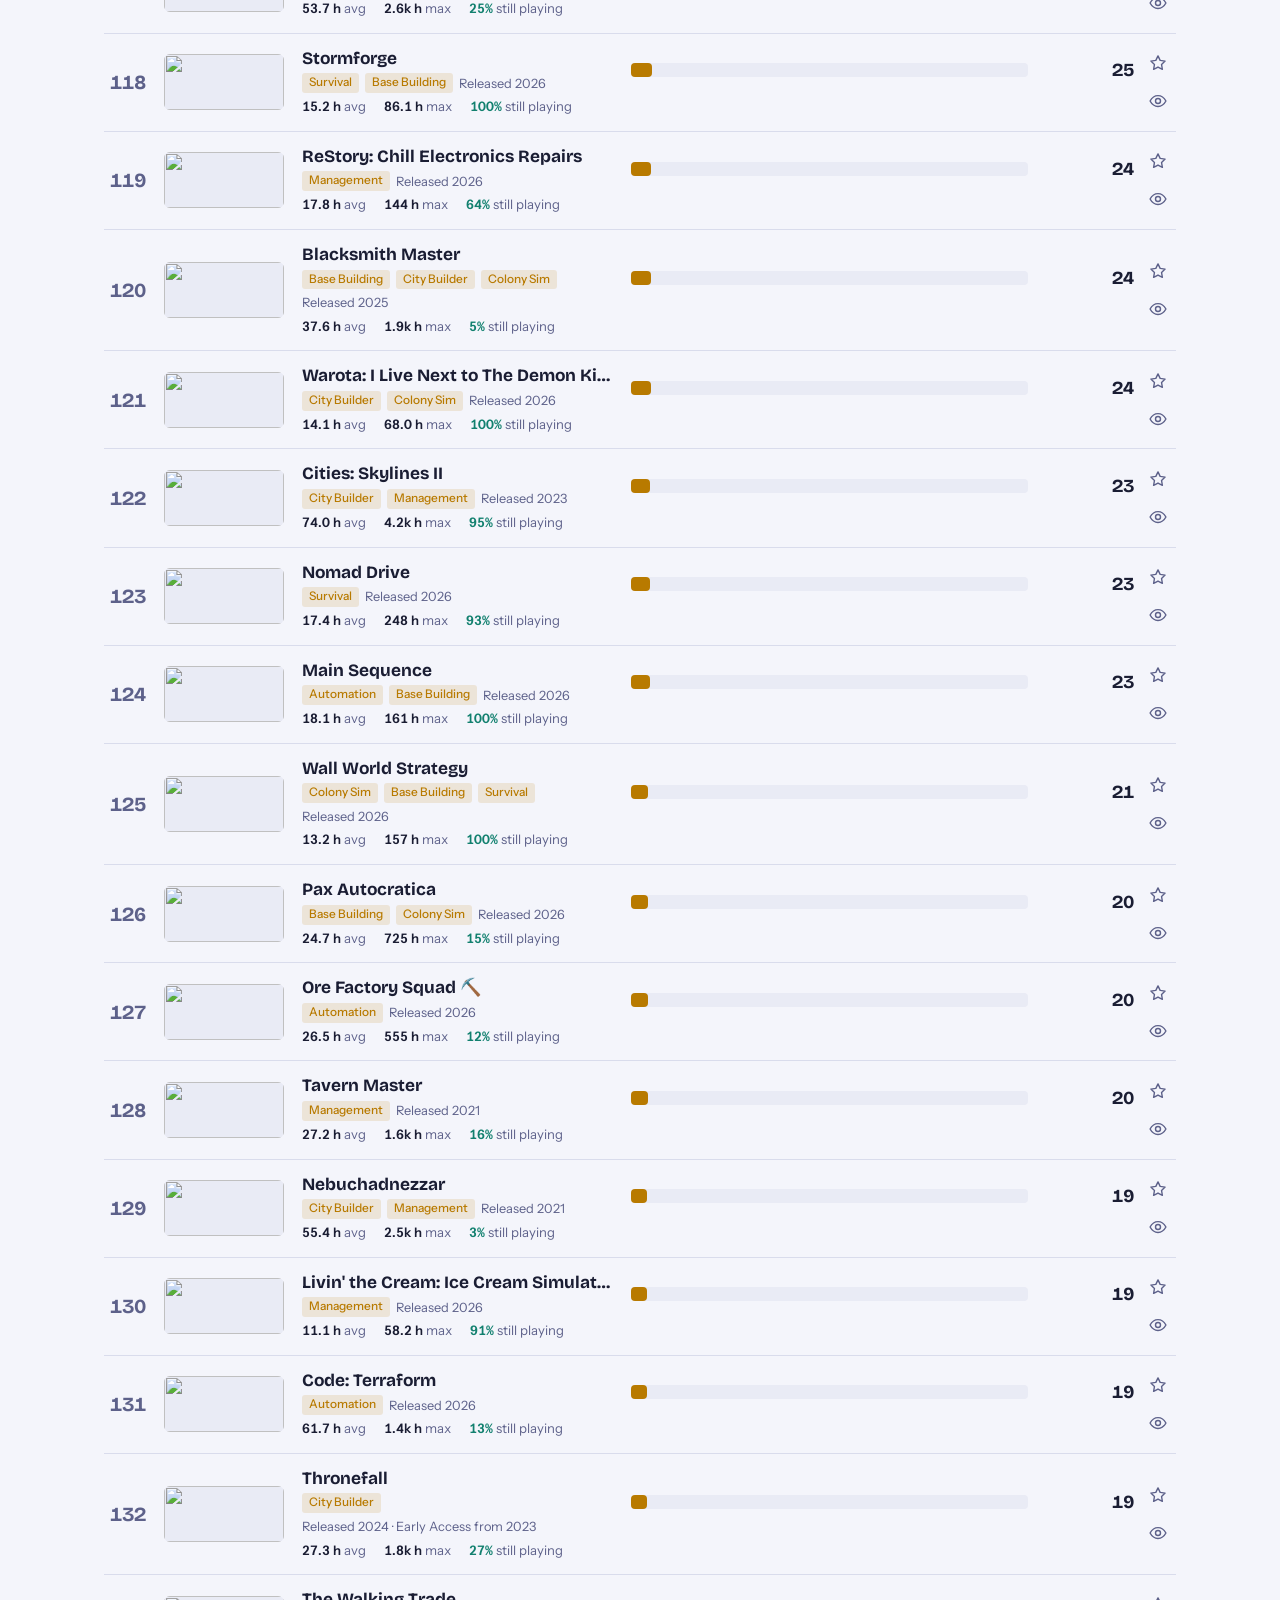
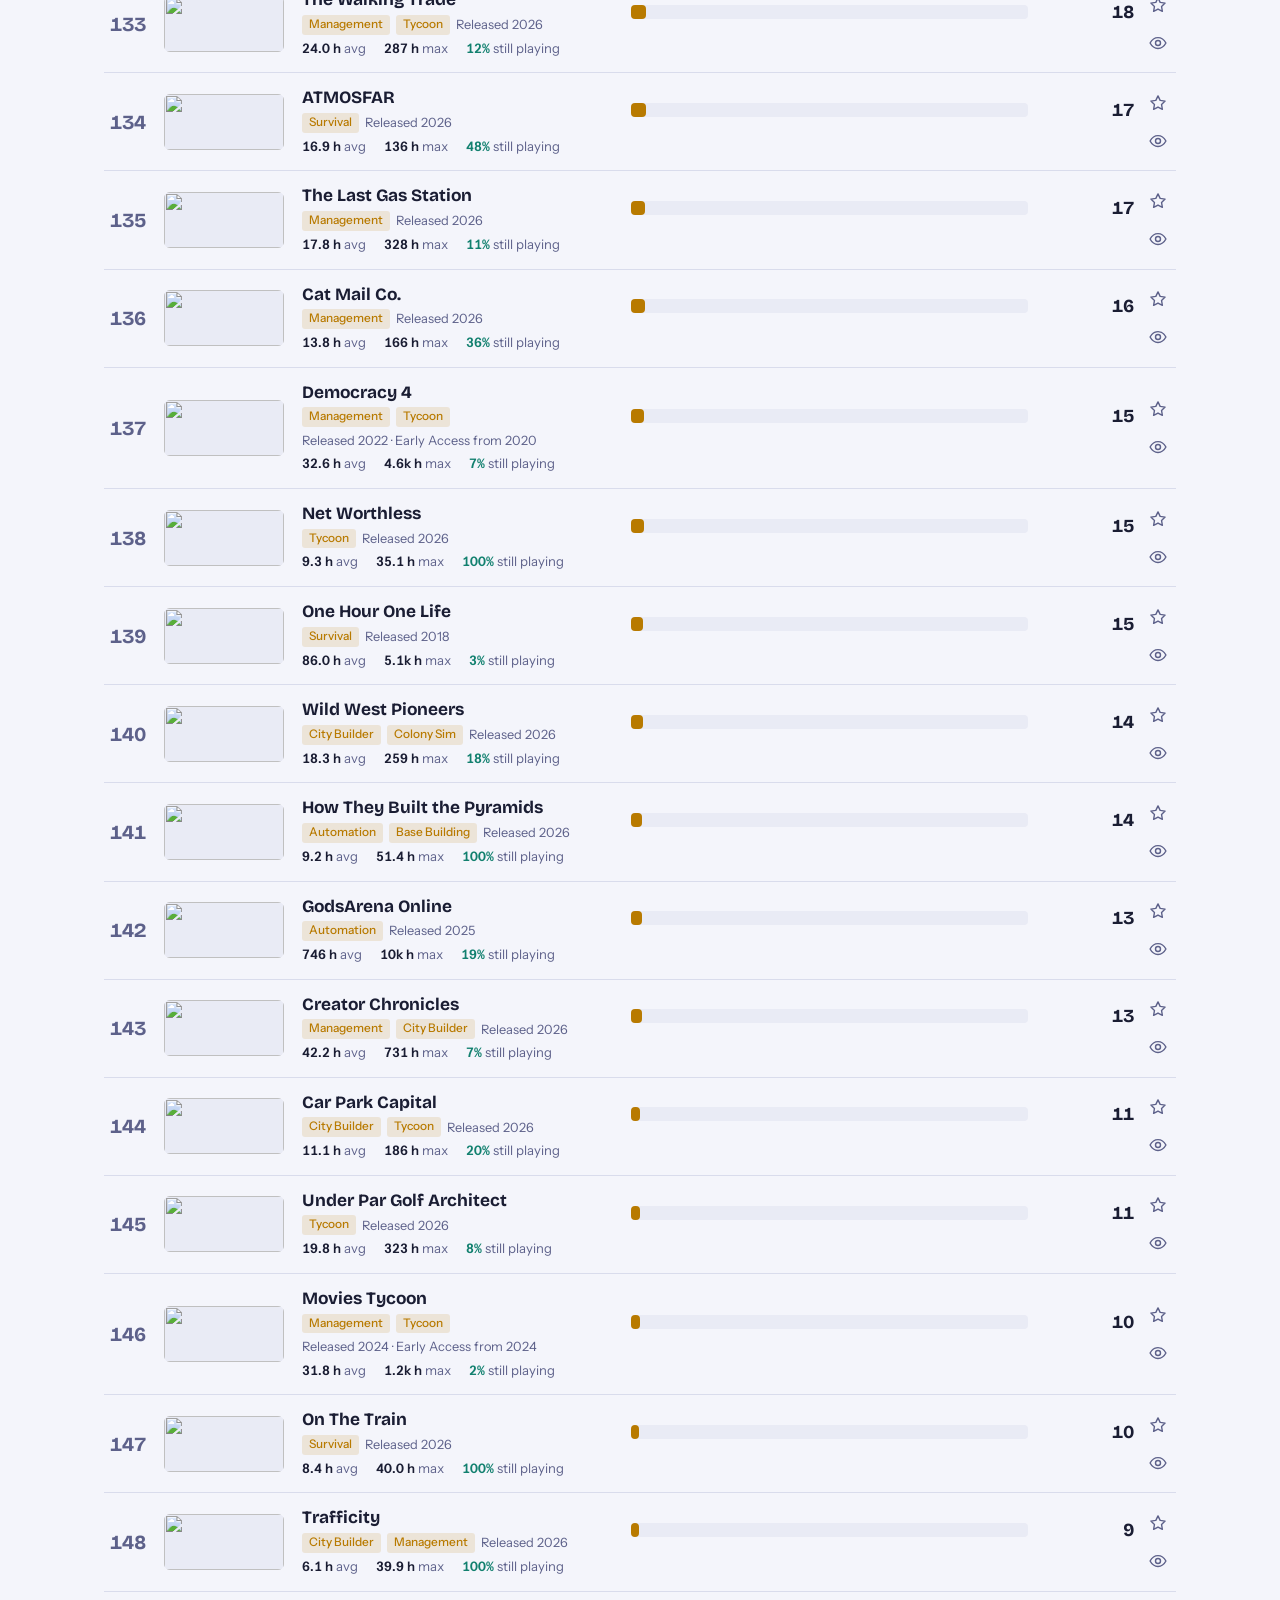
==== commit 8d6e3a23: "Survival = Open World Survival Craft only; page tabs below the header - Survival genre now needs Ope" ====
--- a/docs/index.html
+++ b/docs/index.html
@@ -12,18 +12,18 @@
   <link rel="stylesheet" href="style.css?v=dev">
 </head>
 <body>
+  <header class="top">
+    <h1>Which games eat the most hours?</h1>
+    <p class="lede">Every day this page reads the latest <span id="reviewCount">1,000</span> Steam reviews for the best-selling
+      city builders, colony sims, management, automation, base-building, tycoon and survival crafting games, and ranks them by how long
+      those reviewers have actually played.</p>
+    <p class="meta" id="meta">Loading the latest numbers…</p>
+  </header>
+
   <nav class="tabs" aria-label="Pages">
     <a href="./" aria-current="page">Addiction</a>
     <a href="charts.html">Charts</a>
   </nav>
-
-  <header class="top">
-    <h1>Which games eat the most hours?</h1>
-    <p class="lede">Every day this page reads the latest <span id="reviewCount">1,000</span> Steam reviews for the best-selling
-      city builders, colony sims, management, automation, base-building and tycoon games, and ranks them by how long
-      those reviewers have actually played.</p>
-    <p class="meta" id="meta">Loading the latest numbers…</p>
-  </header>
 
   <section class="controls" aria-label="Filter and sort">
     <div class="field">
--- a/docs/style.css
+++ b/docs/style.css
@@ -285,7 +285,7 @@
 }
 .tabs a:hover { color: var(--ink); border-color: var(--muted); }
 .tabs a[aria-current=page] { color: var(--ink); border-color: var(--amber); background: var(--amber-soft); }
-.tabs + .top { padding-top: 36px; }
+.top + .tabs { padding-top: 0; padding-bottom: 28px; }
 
 /* ---- charts page ---- */
 
@@ -327,7 +327,7 @@
 @media (max-width: 760px) {
   .top { padding-top: 40px; }
   .tabs, .top, .controls, main, .how { padding-left: 16px; padding-right: 16px; }
-  .tabs + .top { padding-top: 24px; }
+  .top + .tabs { padding-bottom: 20px; }
   .charts .row-head {
     grid-template-columns: 2.6rem 76px minmax(0, 1fr) auto;
     grid-template-areas: "rank art title value" "mv art bar bar" "mini mini mini mini";
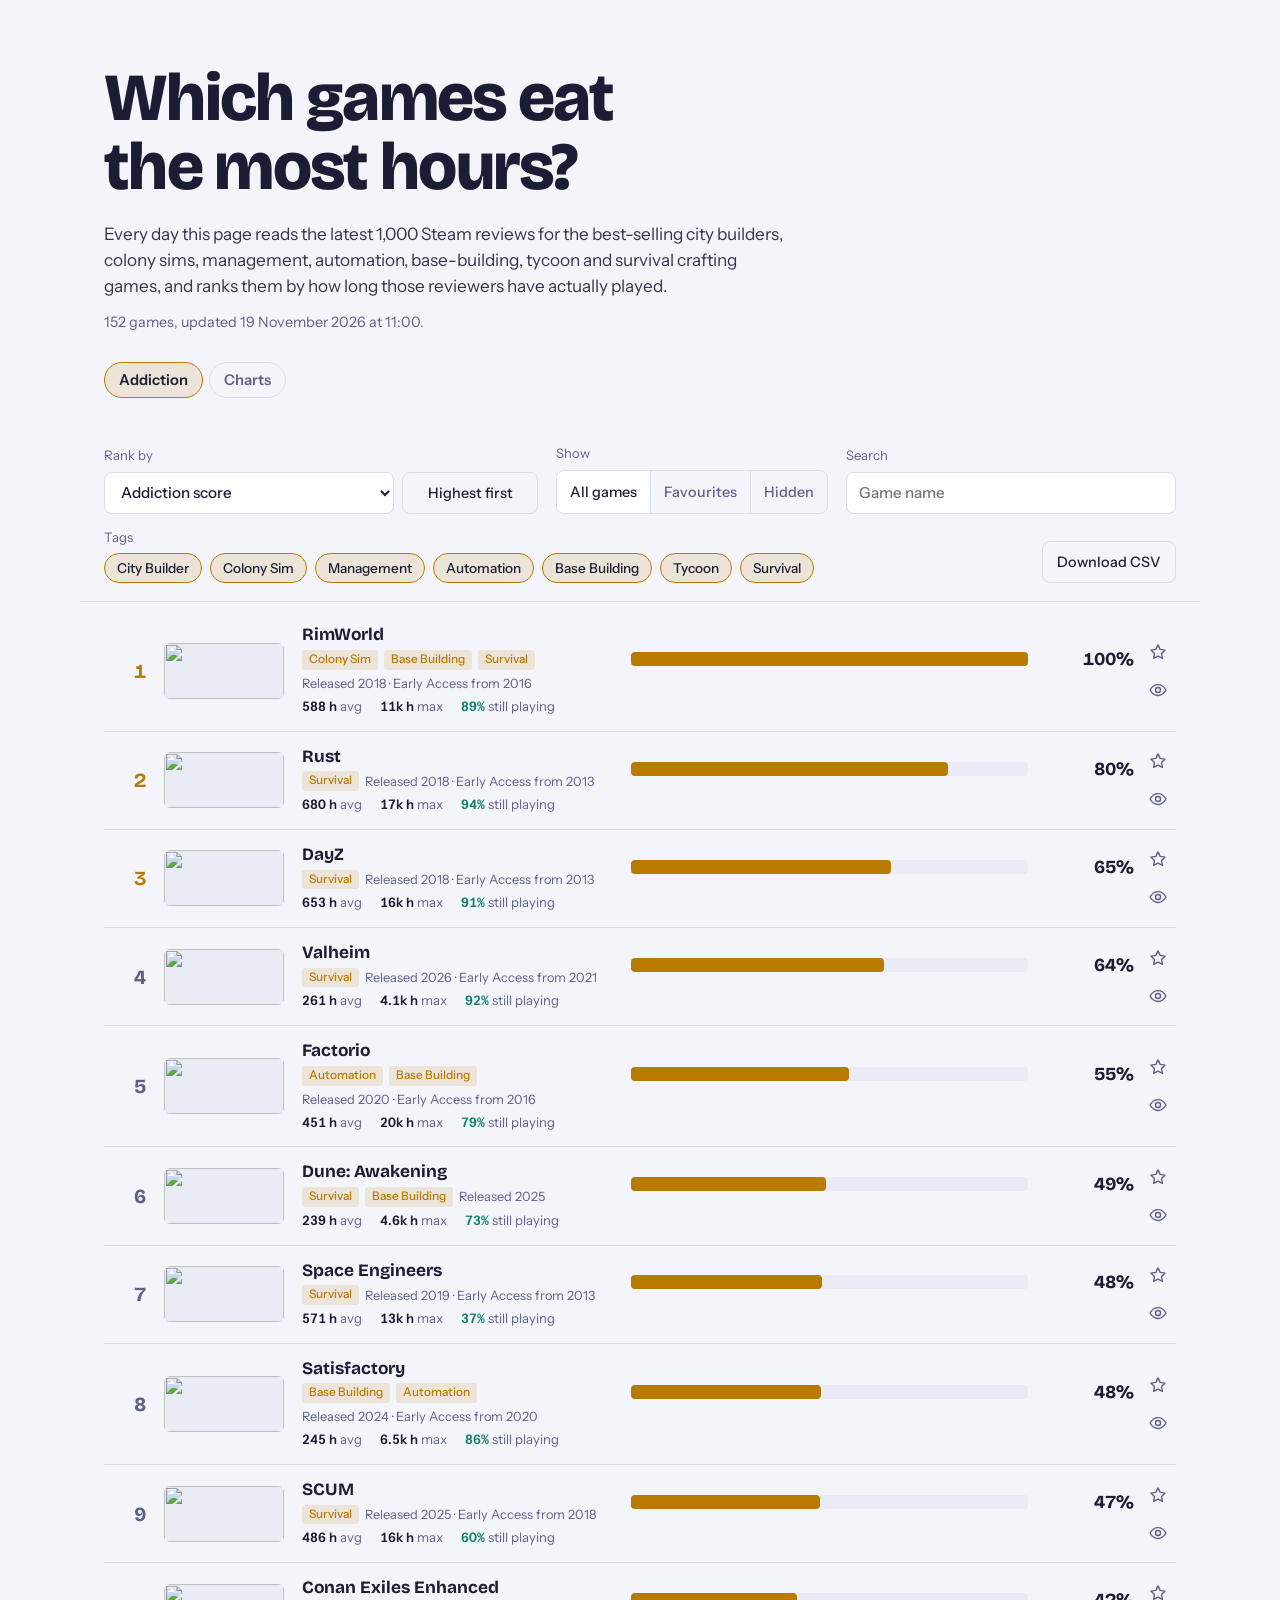
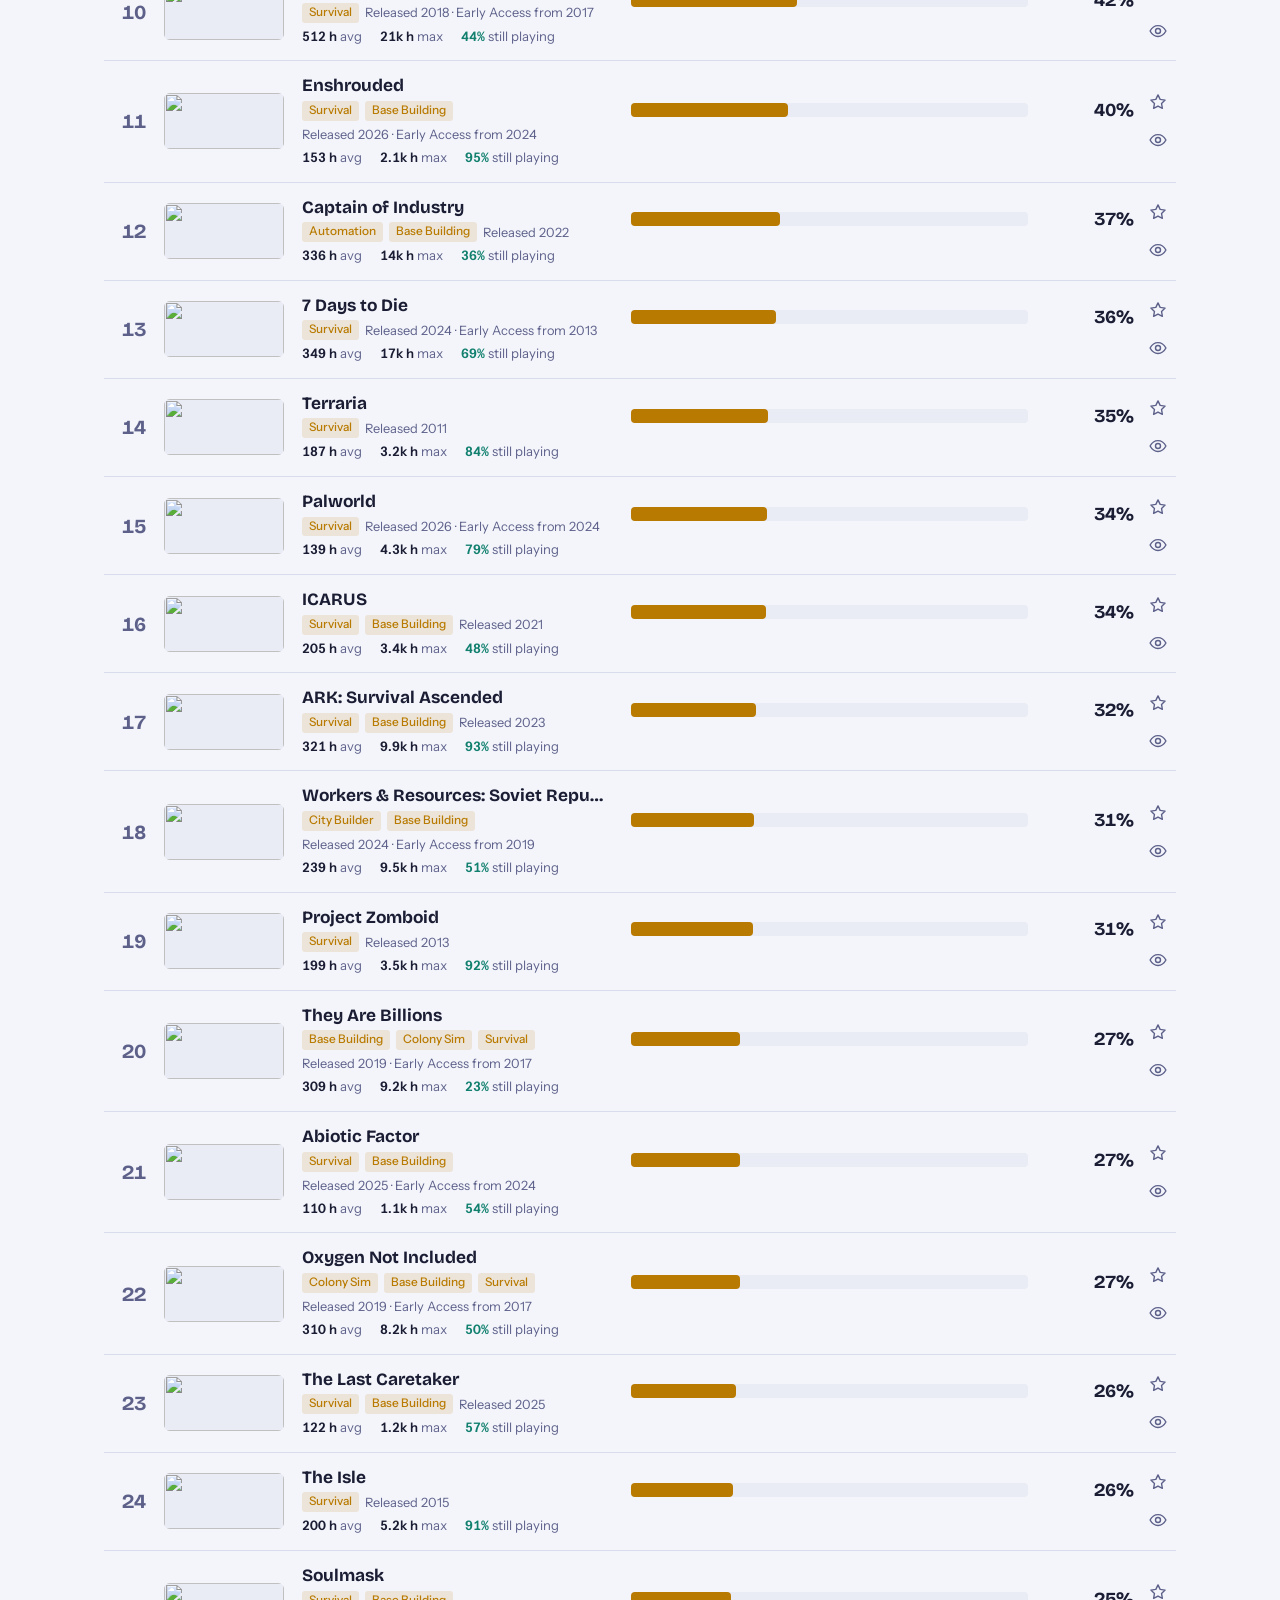
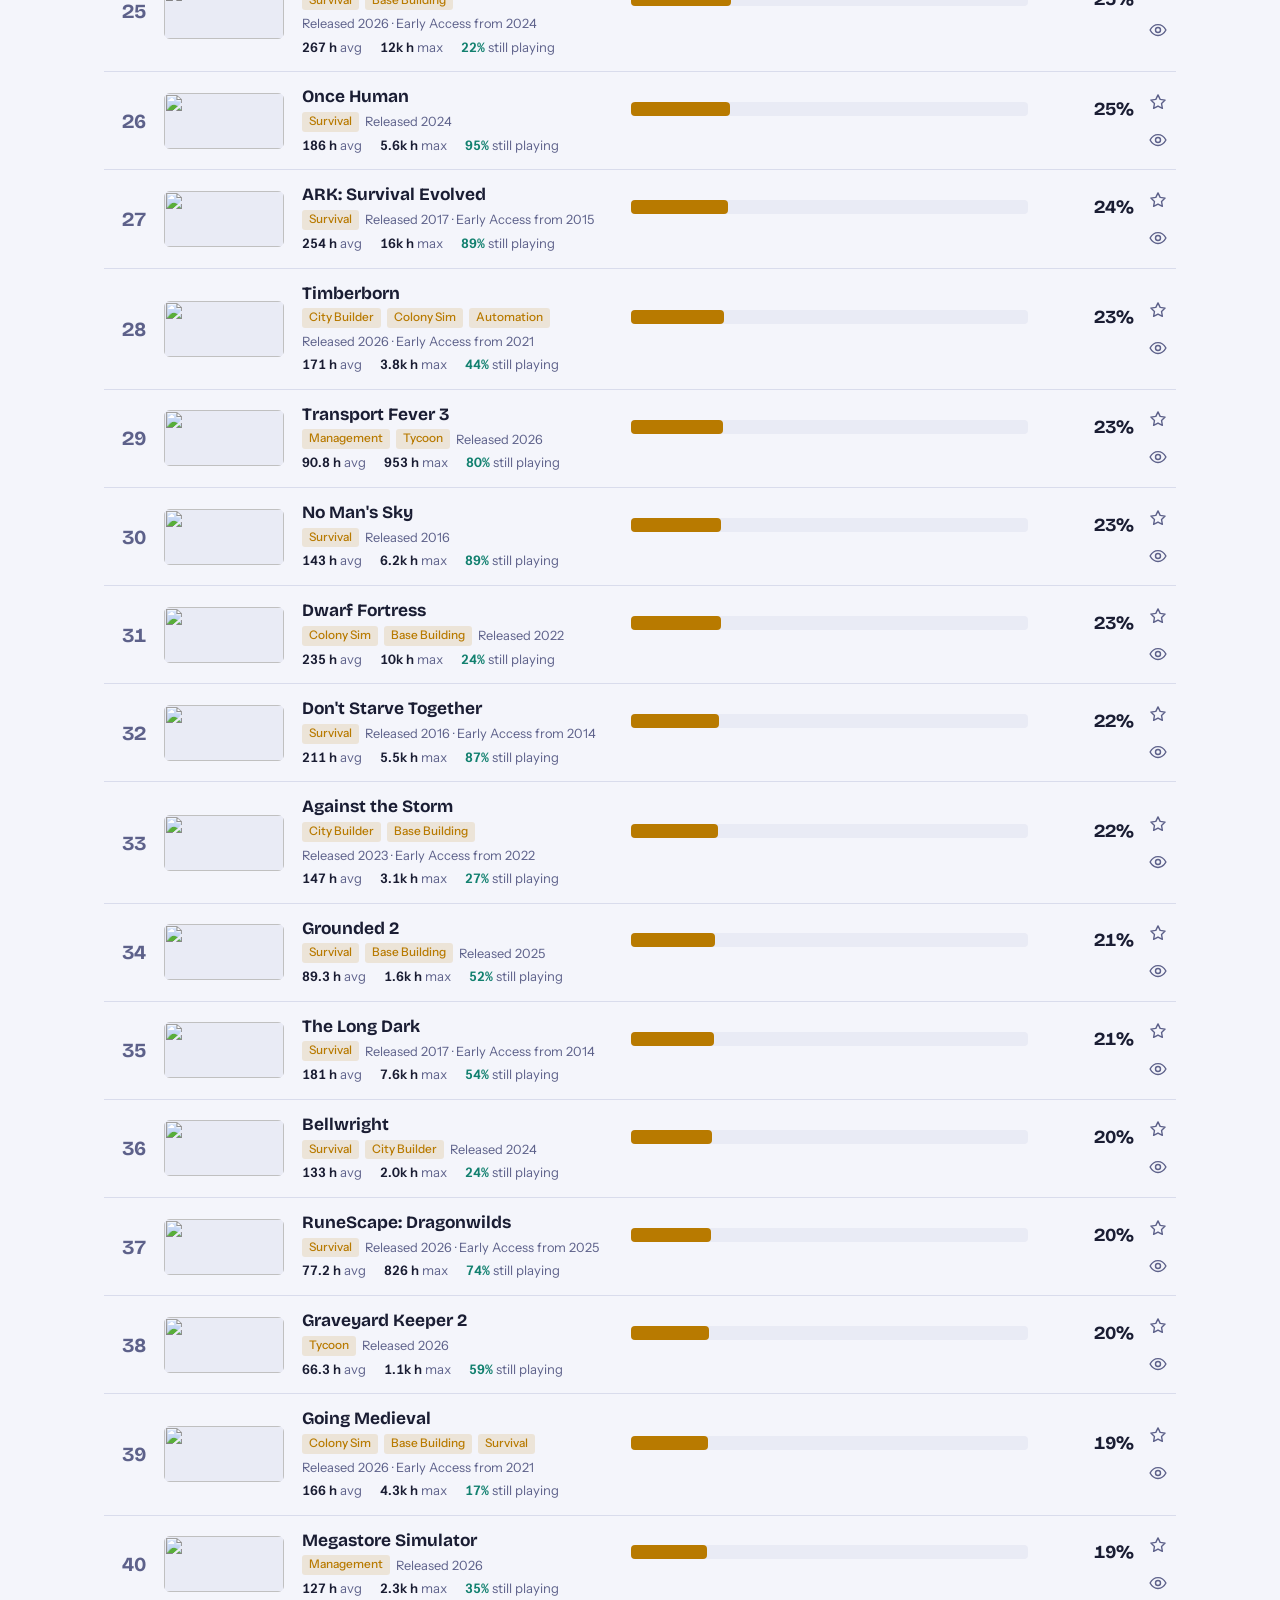
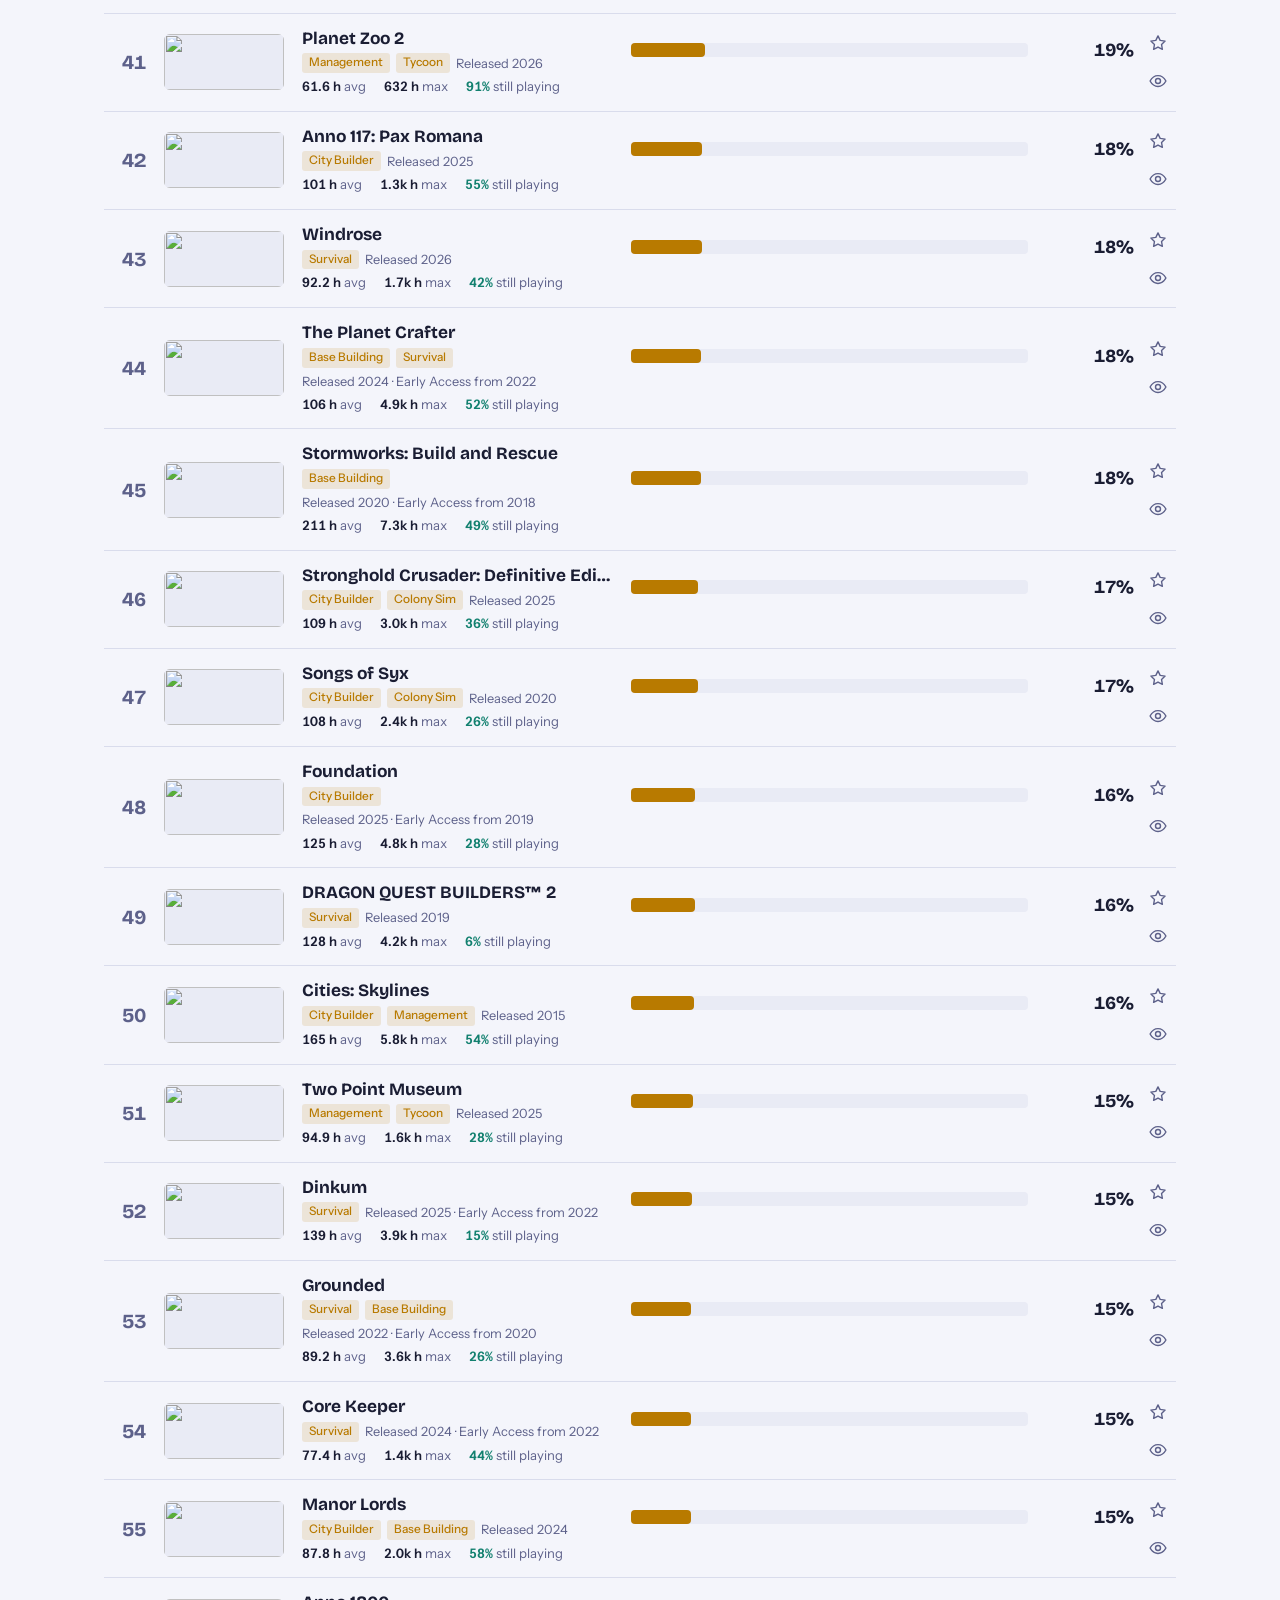
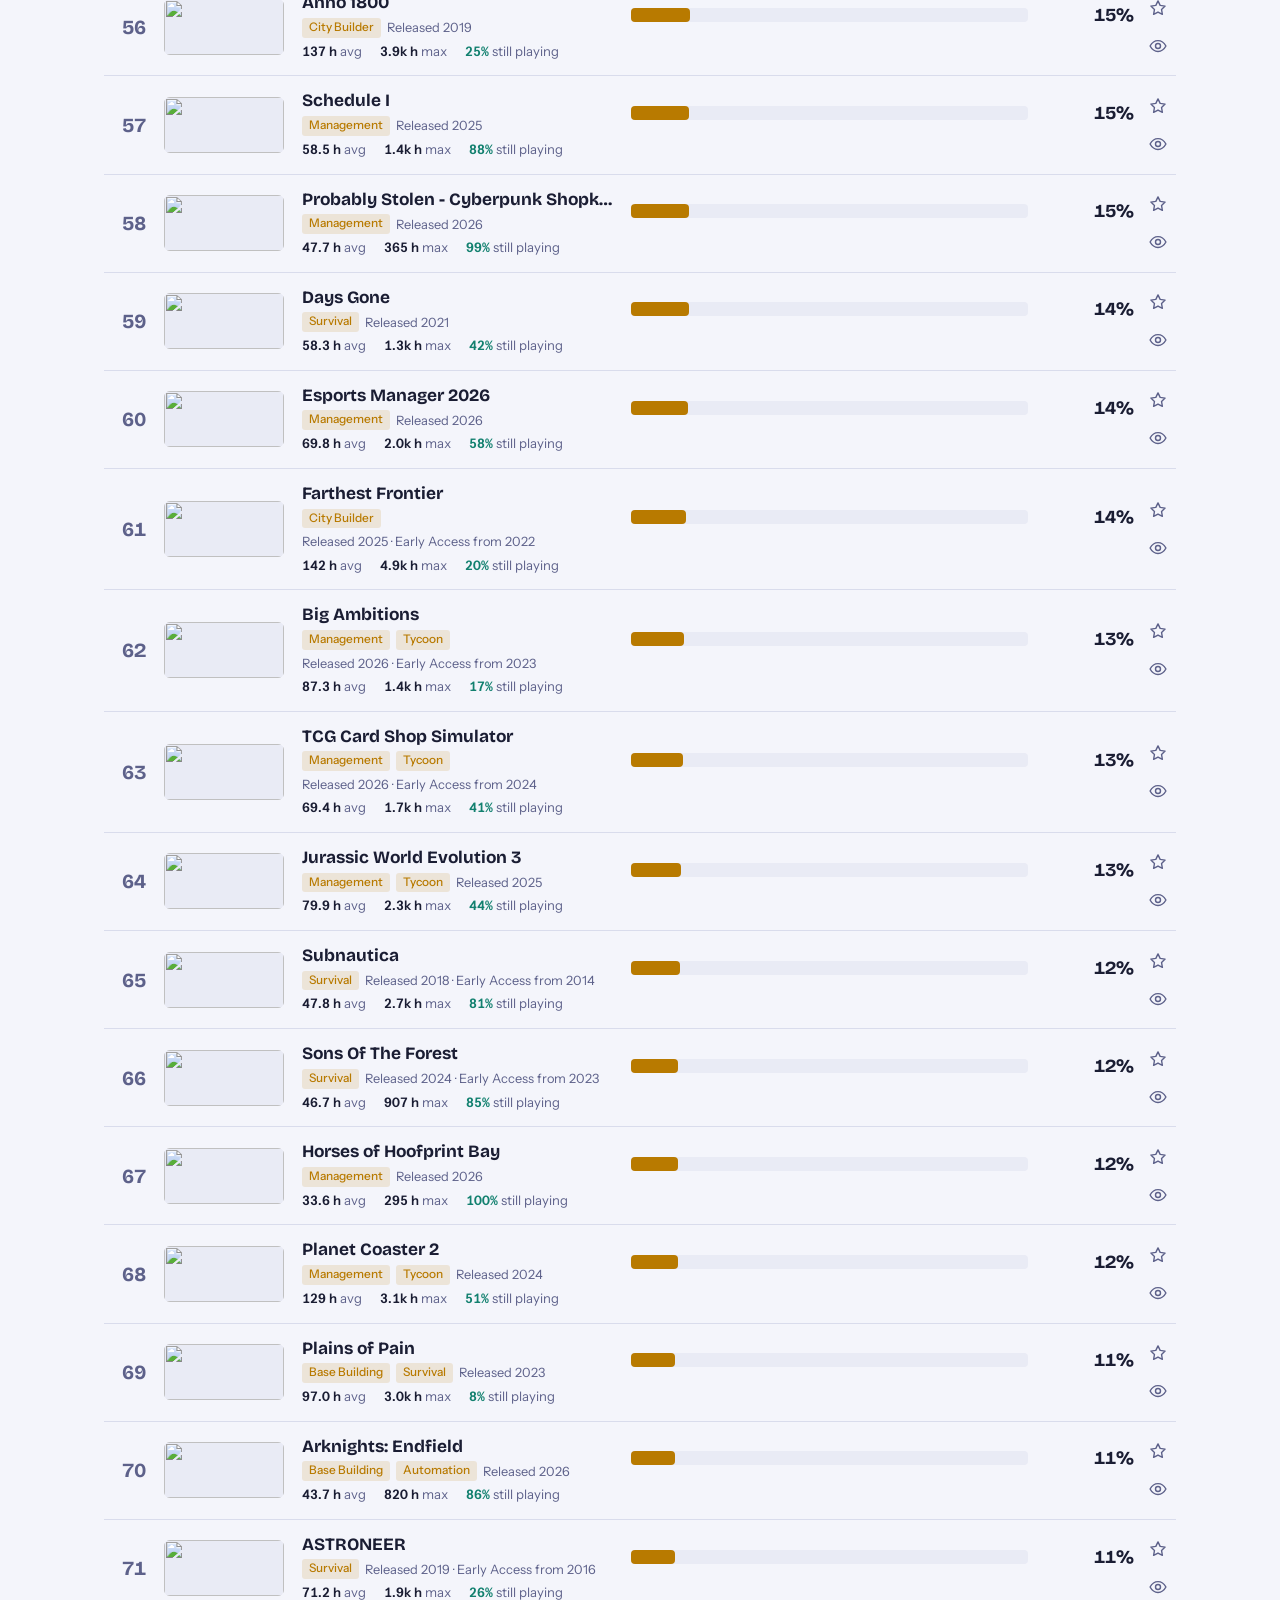
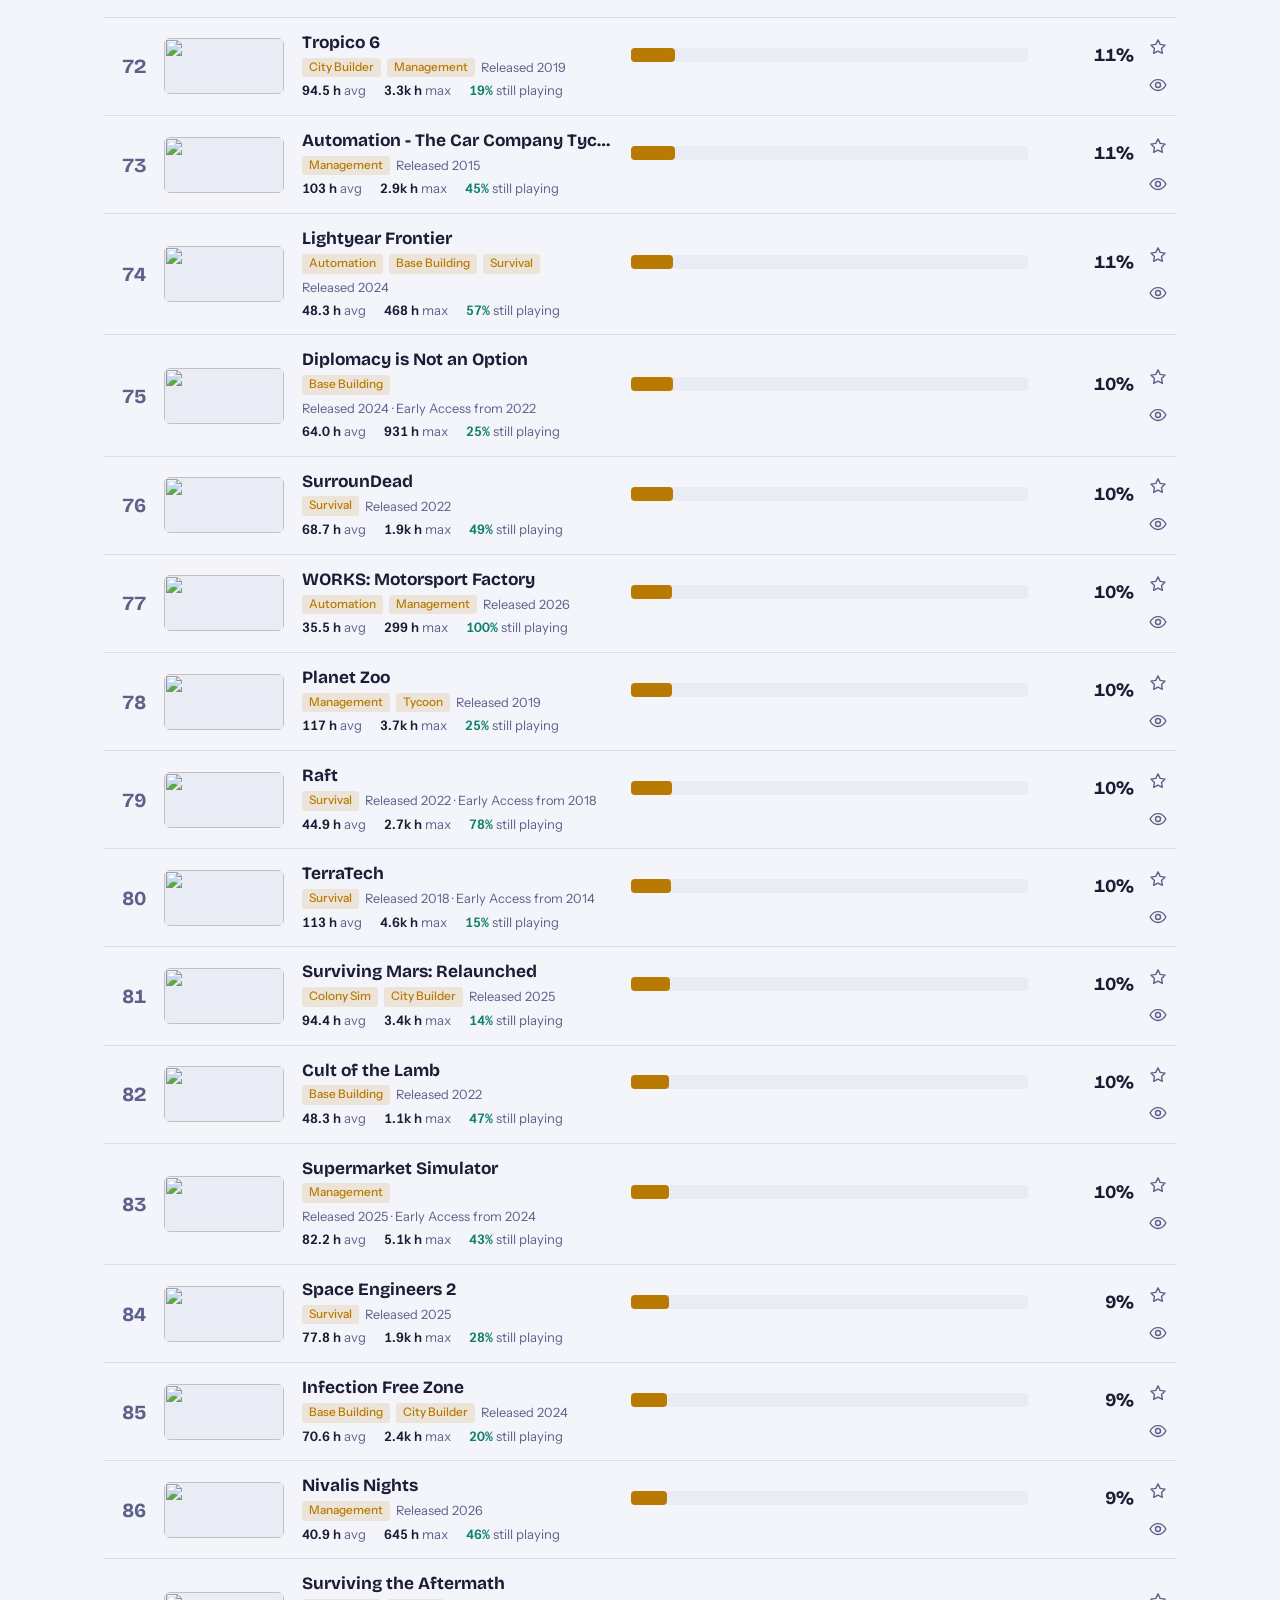
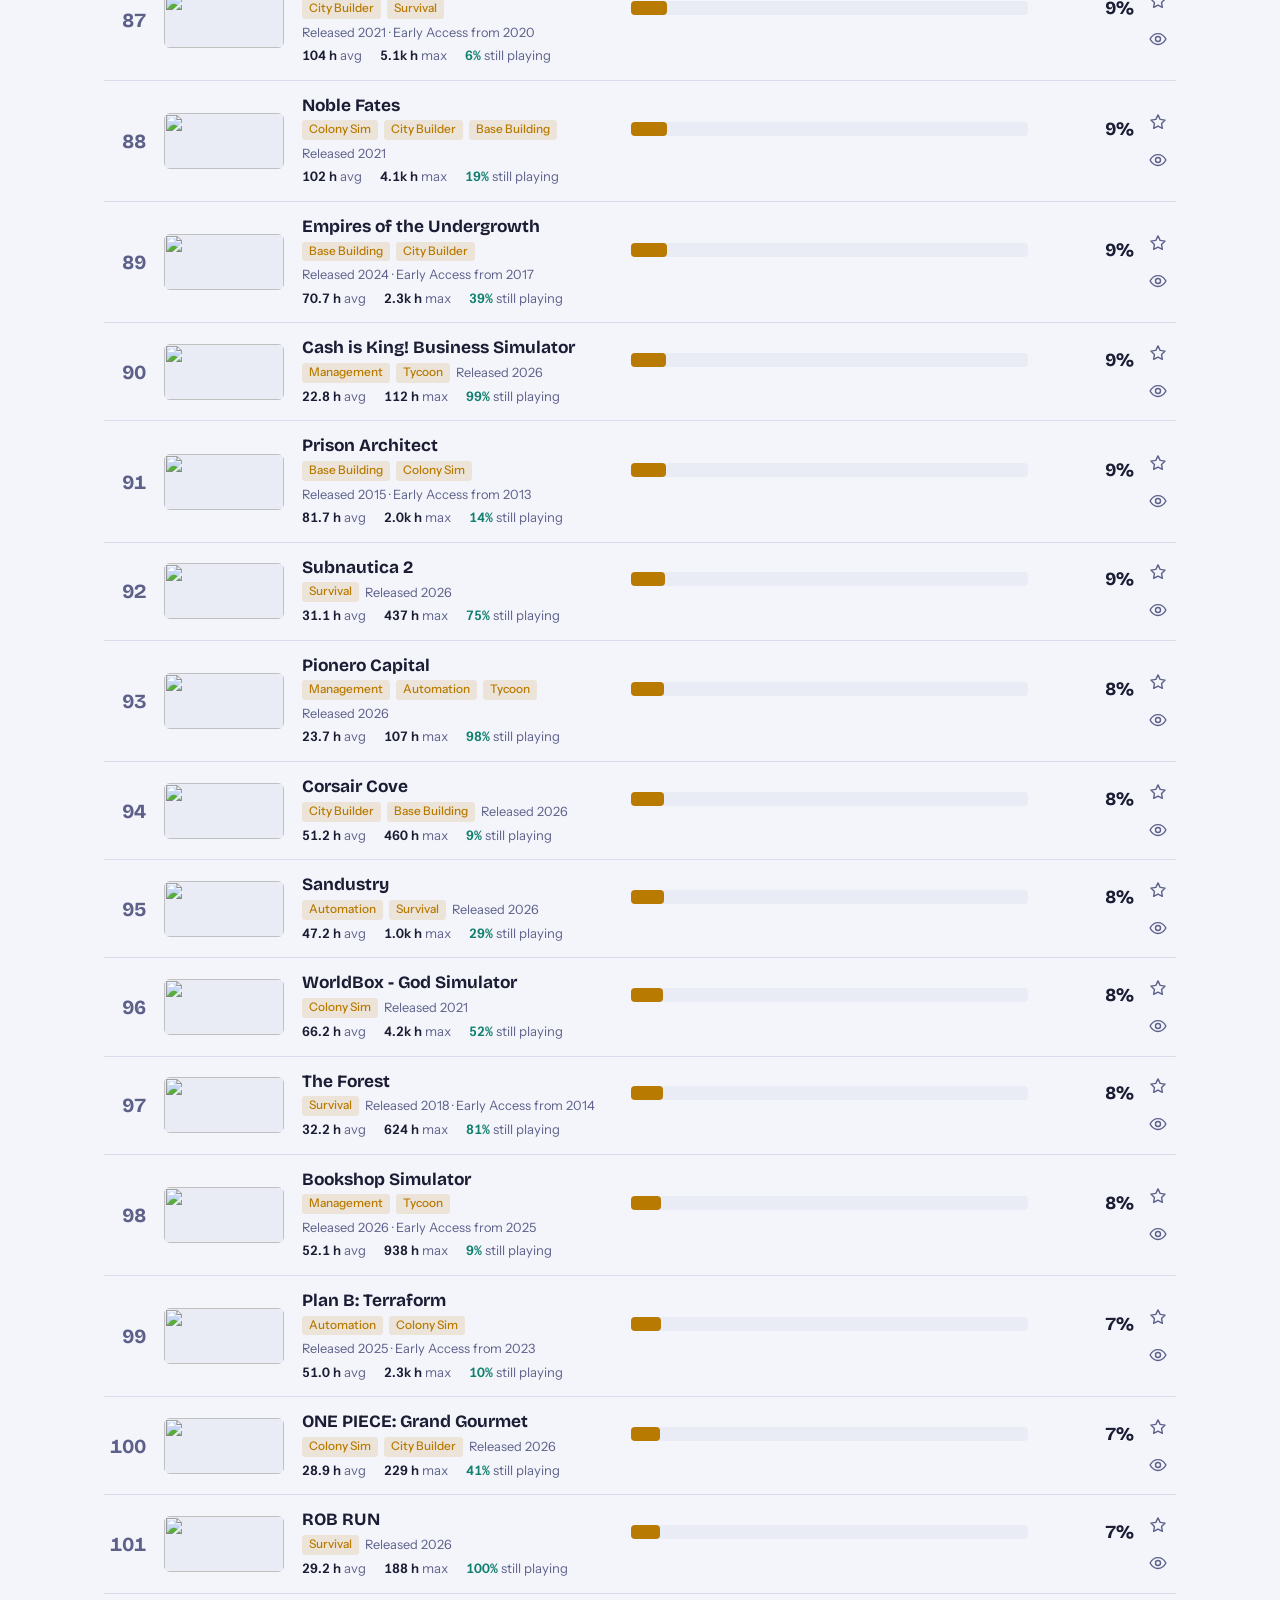
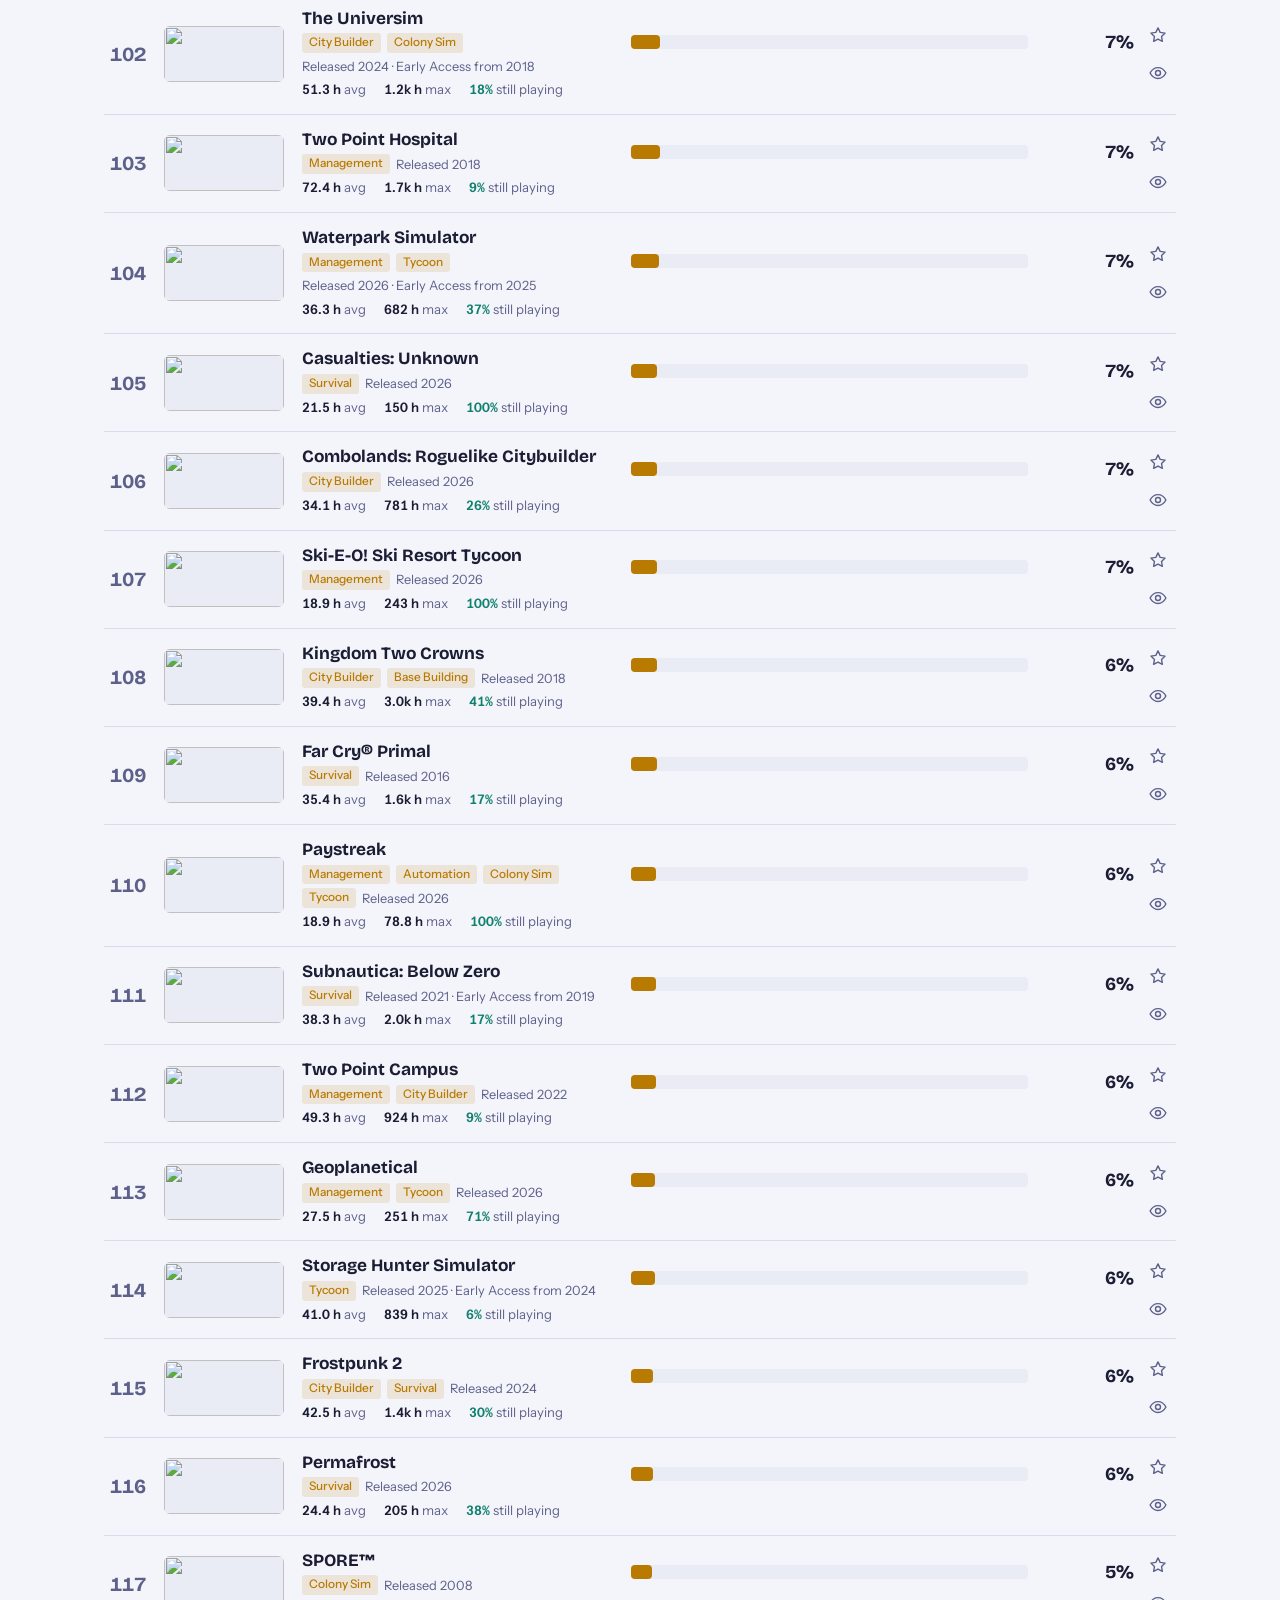
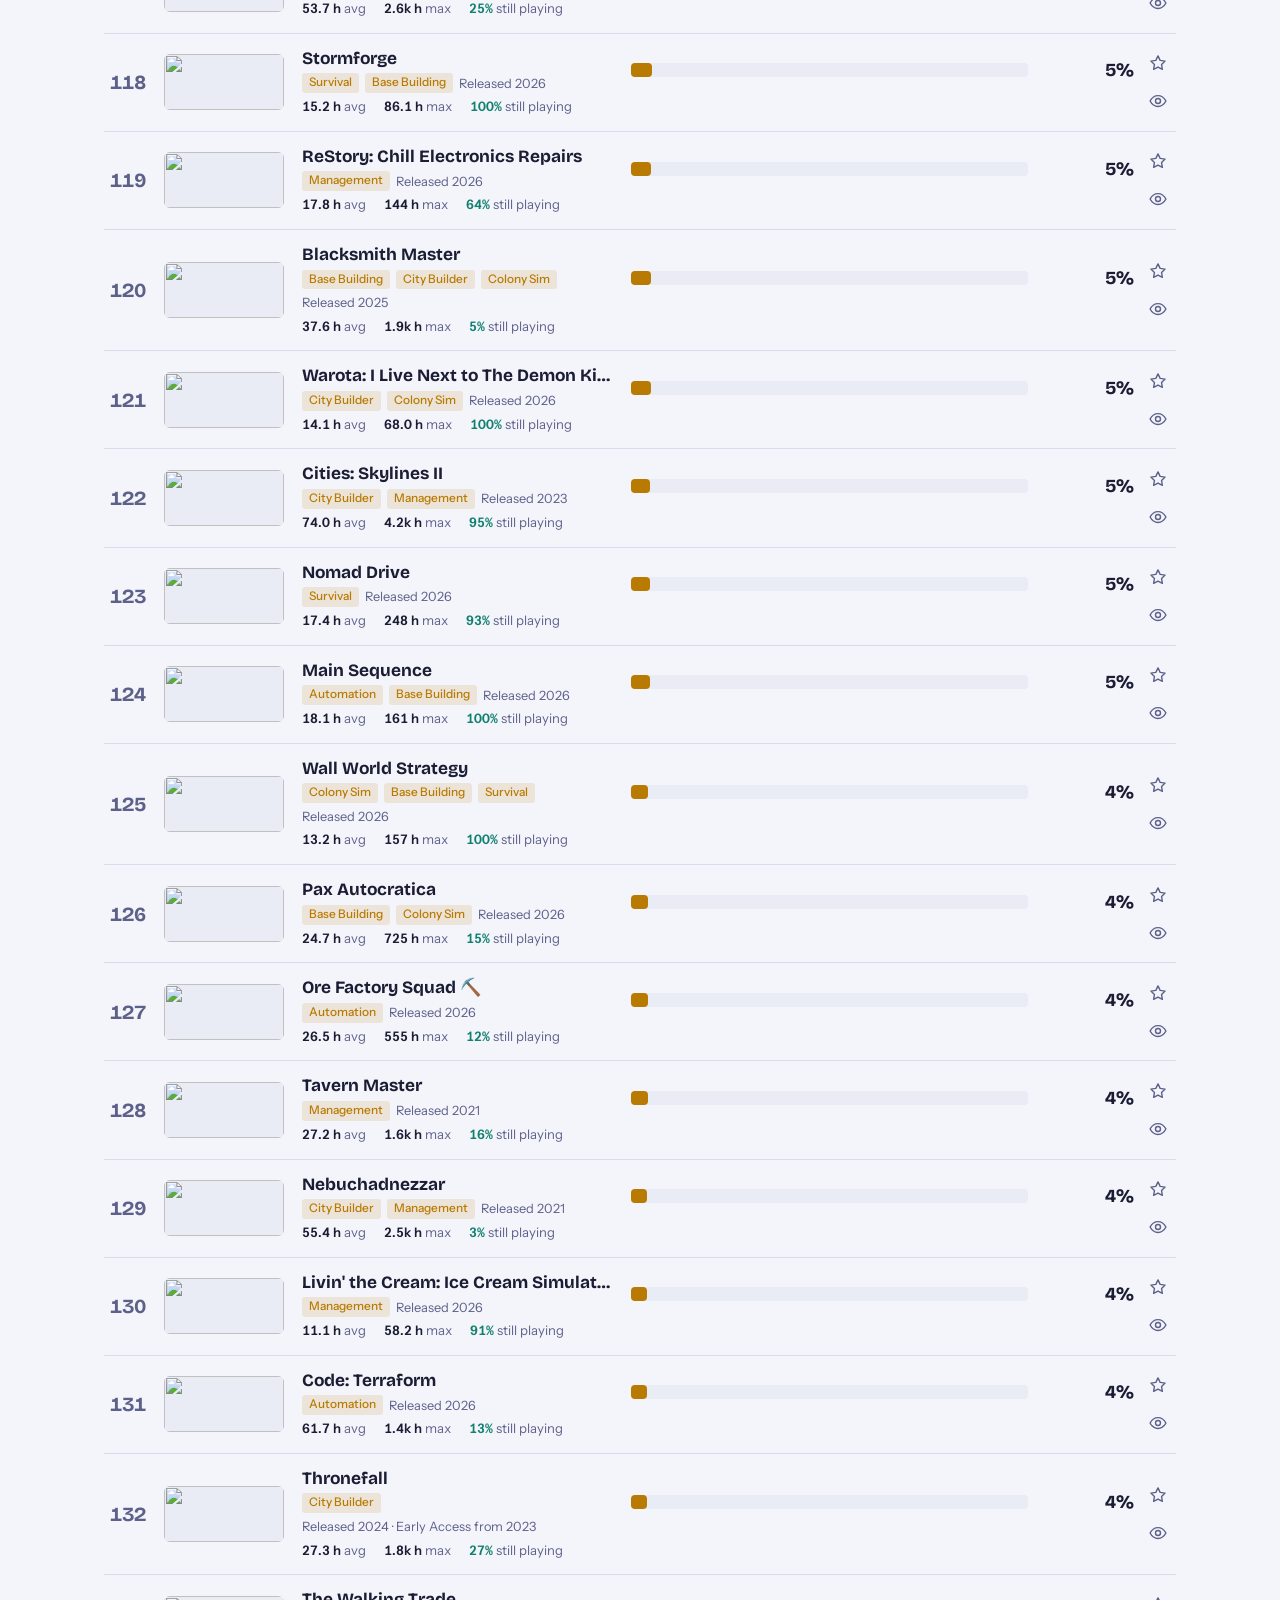
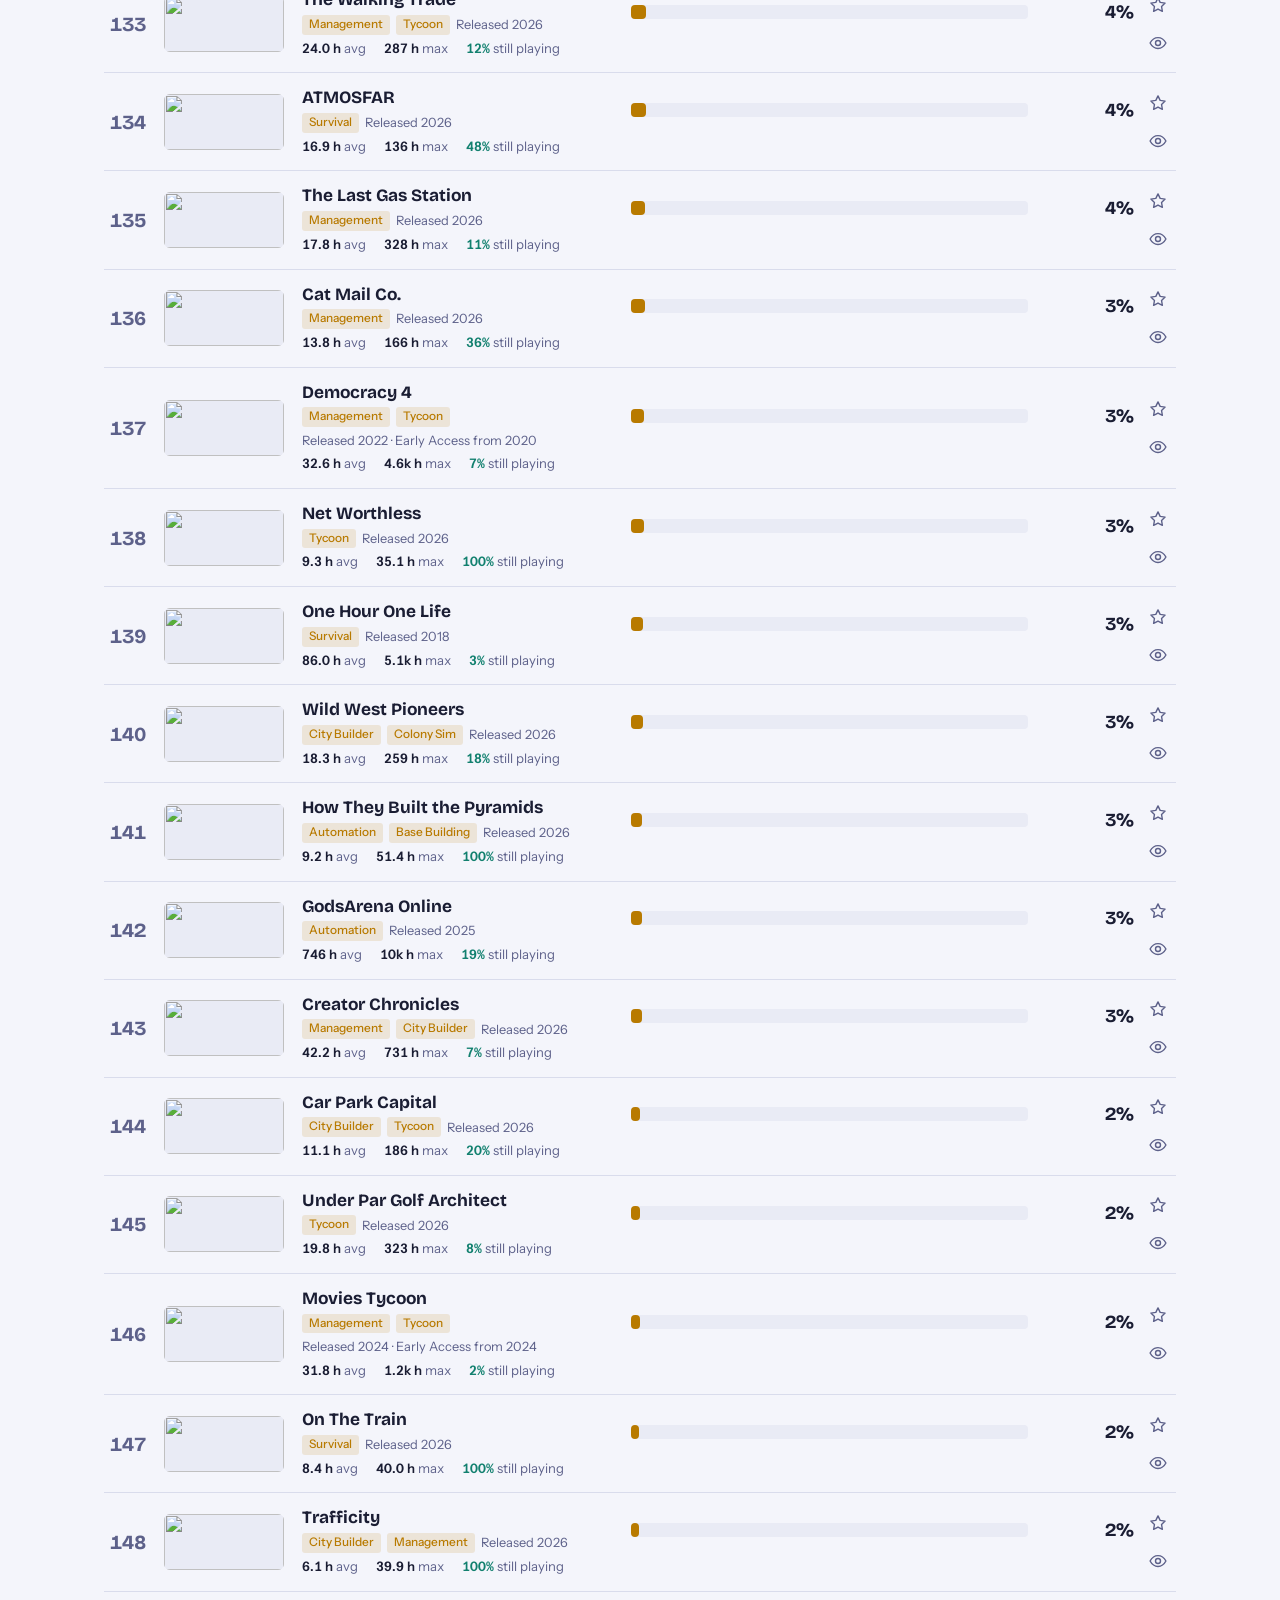
==== commit 73e68d4a: "Show addiction score as a percentage of the #1 game The #1 game across all tracked games is 100%; ev" ====
--- a/docs/index.html
+++ b/docs/index.html
@@ -74,7 +74,7 @@
     <h2>How the numbers work</h2>
     <dl>
       <div><dt>Hours</dt><dd>Each reviewer's total playtime on Steam for that game, as of today. Not just when they wrote the review.</dd></div>
-      <div><dt>Addiction score</dt><dd>Median hours × (1 + share of reviewers who played in the last two weeks). The median keeps a few people who left the game idling for months from skewing things, and the second part rewards games people keep coming back to.</dd></div>
+      <div><dt>Addiction score</dt><dd>Median hours × (1 + share of reviewers who played in the last two weeks). The median keeps a few people who left the game idling for months from skewing things, and the second part rewards games people keep coming back to. It's shown as a percentage of the most addictive game on the list, so #1 is always 100% and a game at 50% scores half as high.</dd></div>
       <div><dt>Age-adjusted</dt><dd>Older games collect more hours simply because people have had longer to play them. So each game's addiction score is compared with the <span id="agePeers">30</span> games in the list closest to it in age. 2.0× means people play it twice as much as a typical game its age, 1.0× means about average. Age counts from when the game first became playable on Steam, Early Access included.</dd></div>
       <div><dt>Still playing</dt><dd>Share of the sampled reviewers who played at least a few minutes in the last two weeks.</dd></div>
       <div><dt>Heavy players</dt><dd>Share of reviewers with <span id="heavyHours">100</span>+ hours.</dd></div>
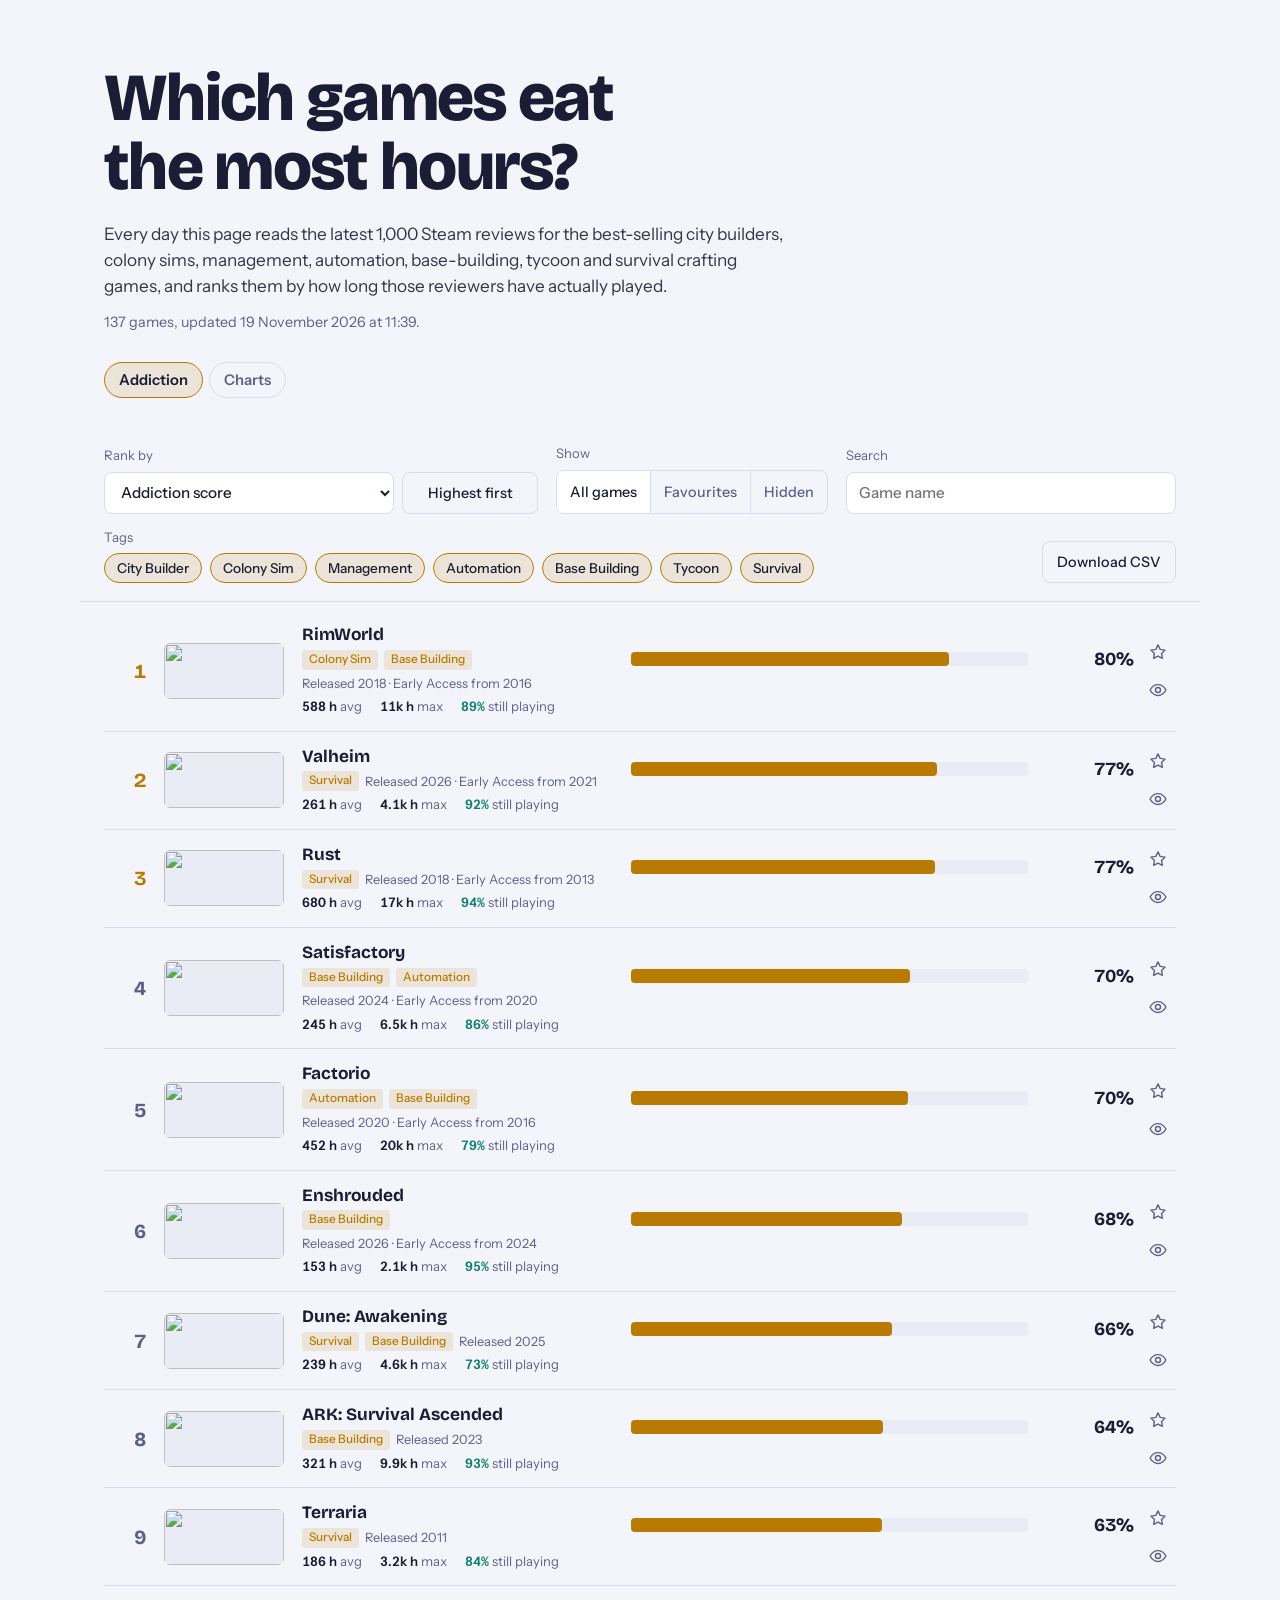
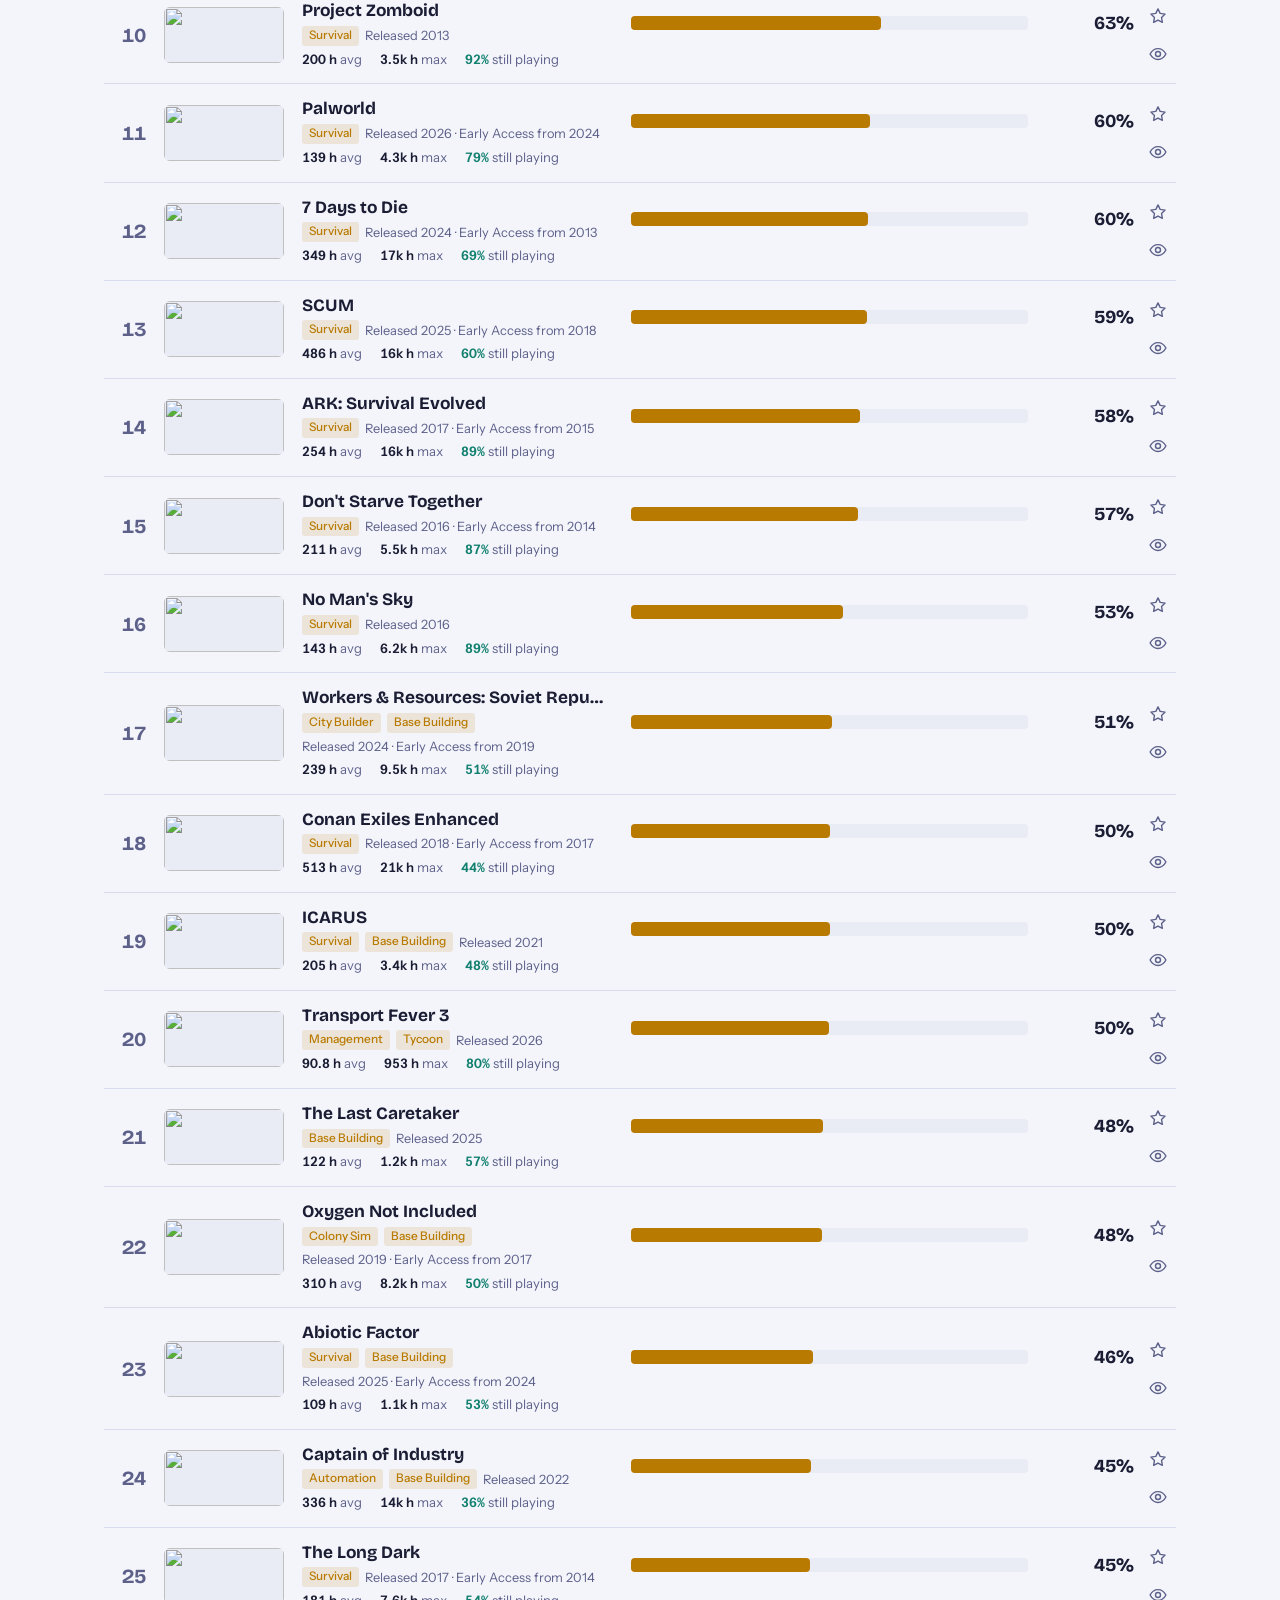
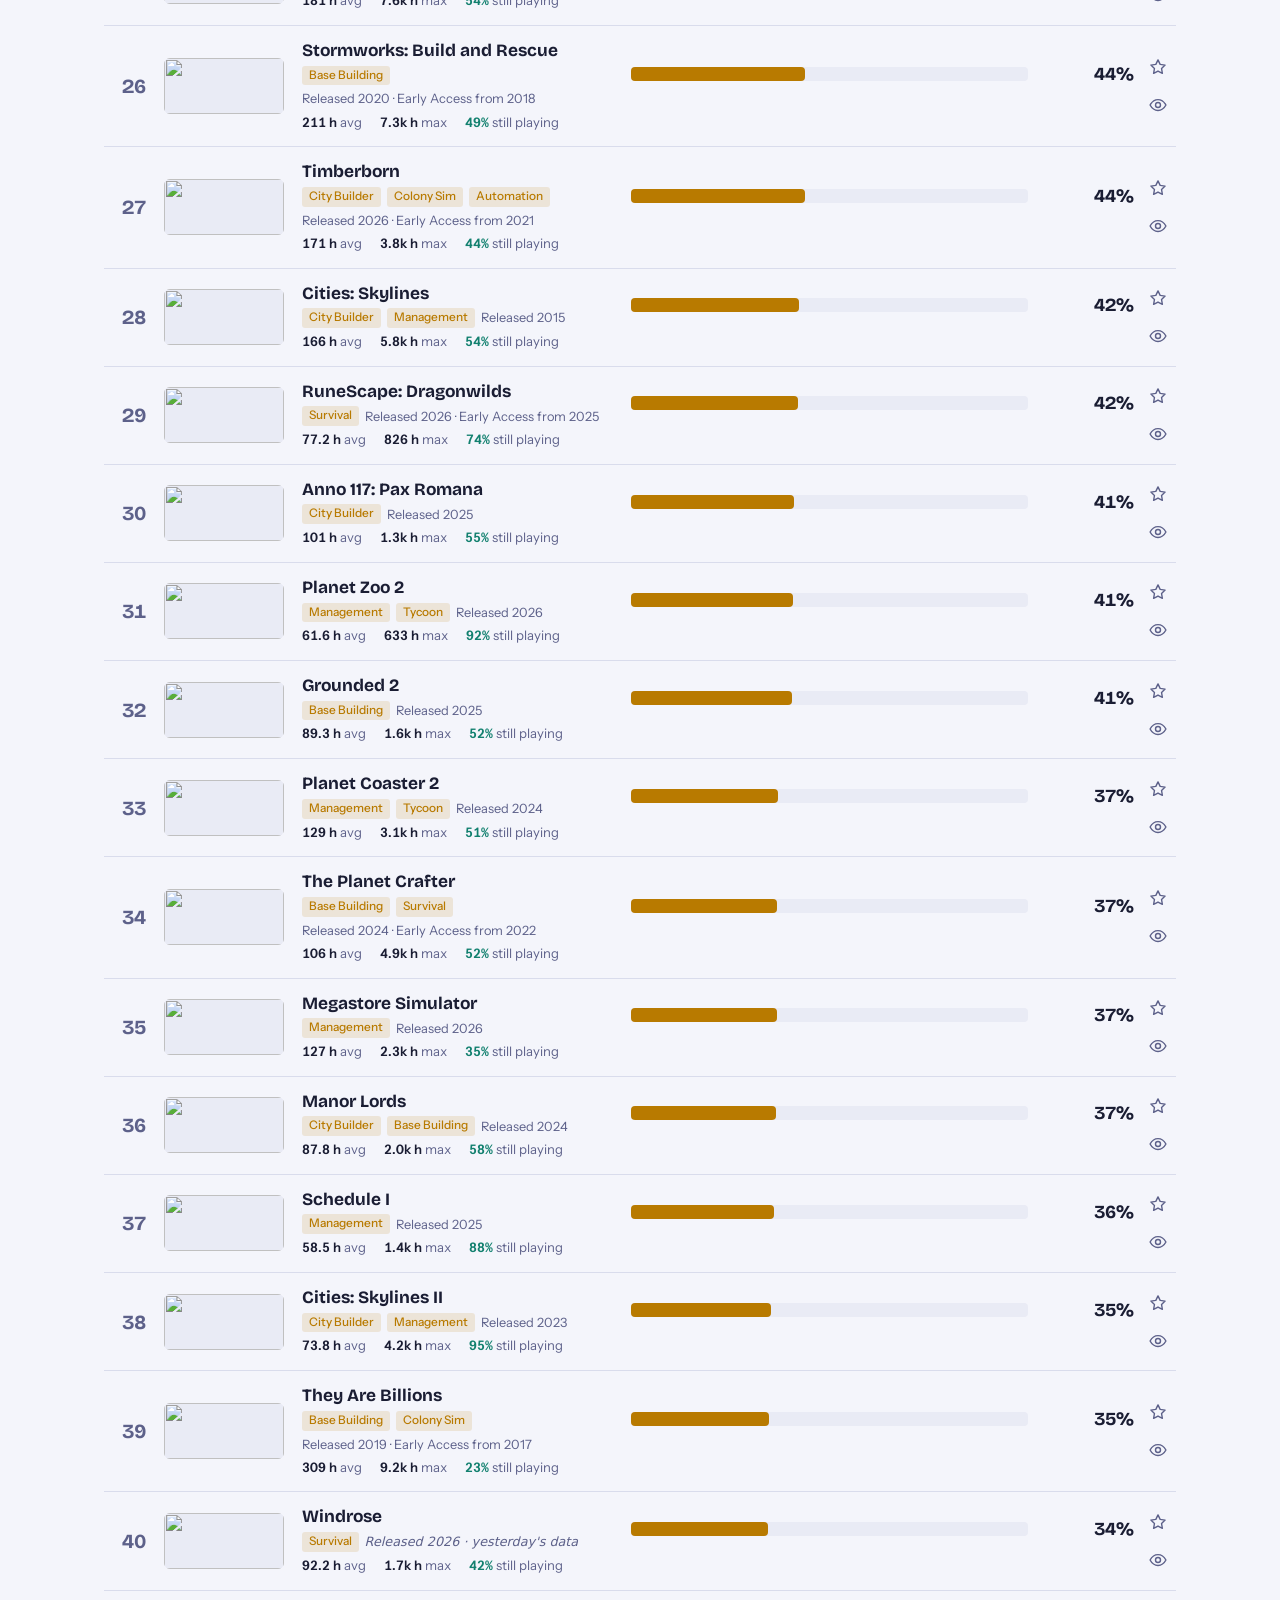
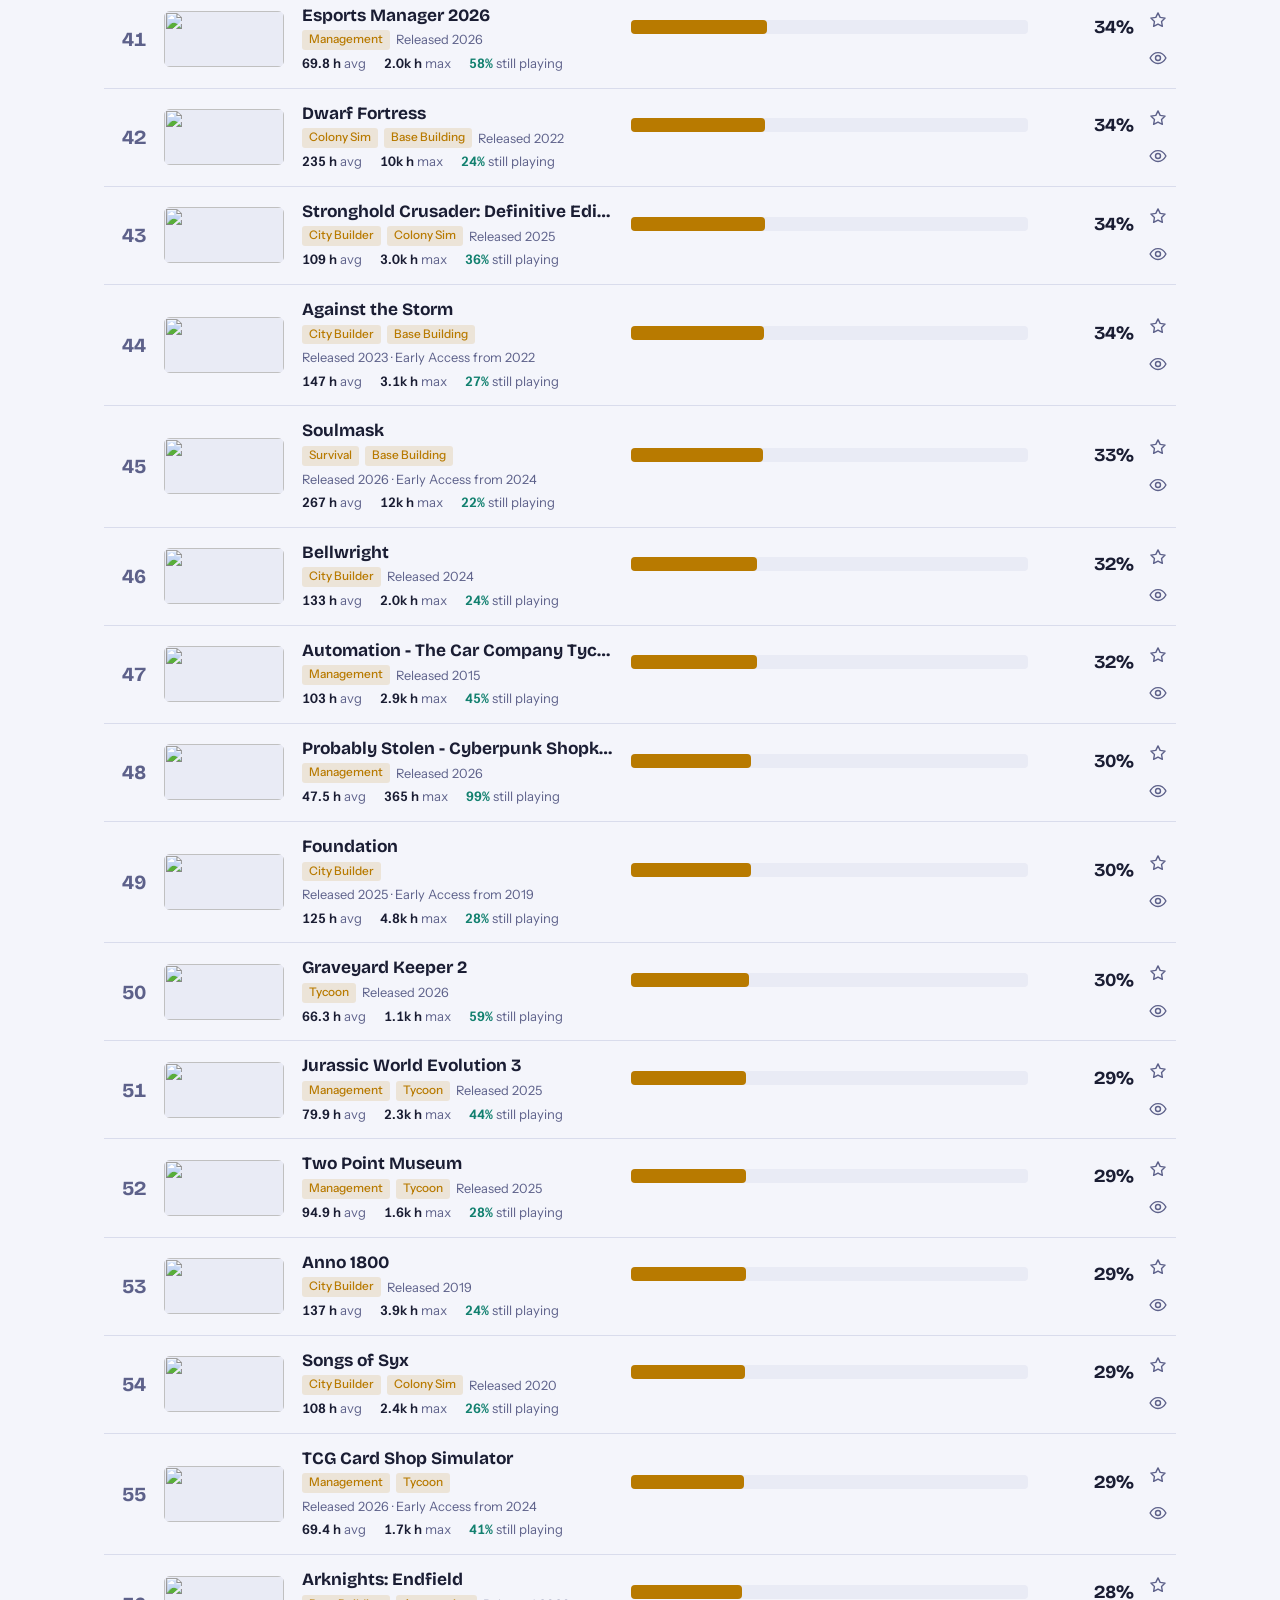
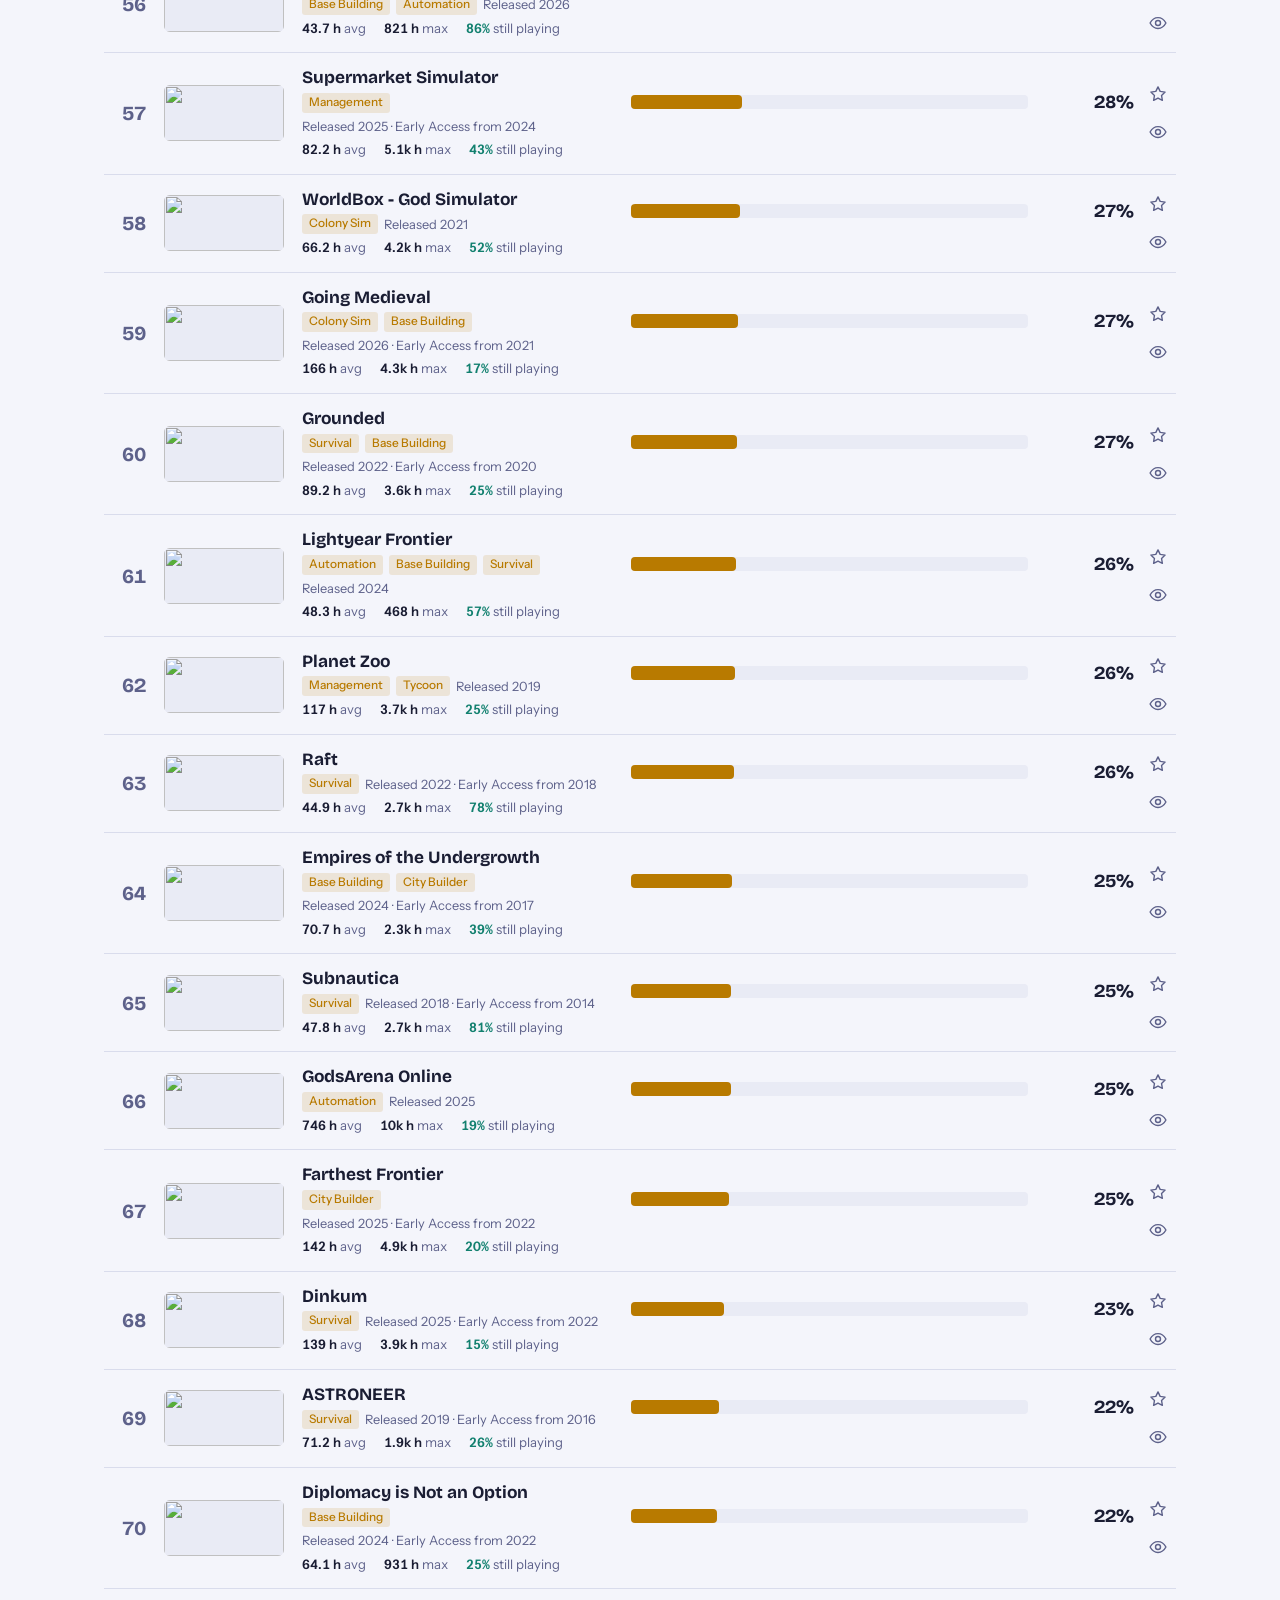
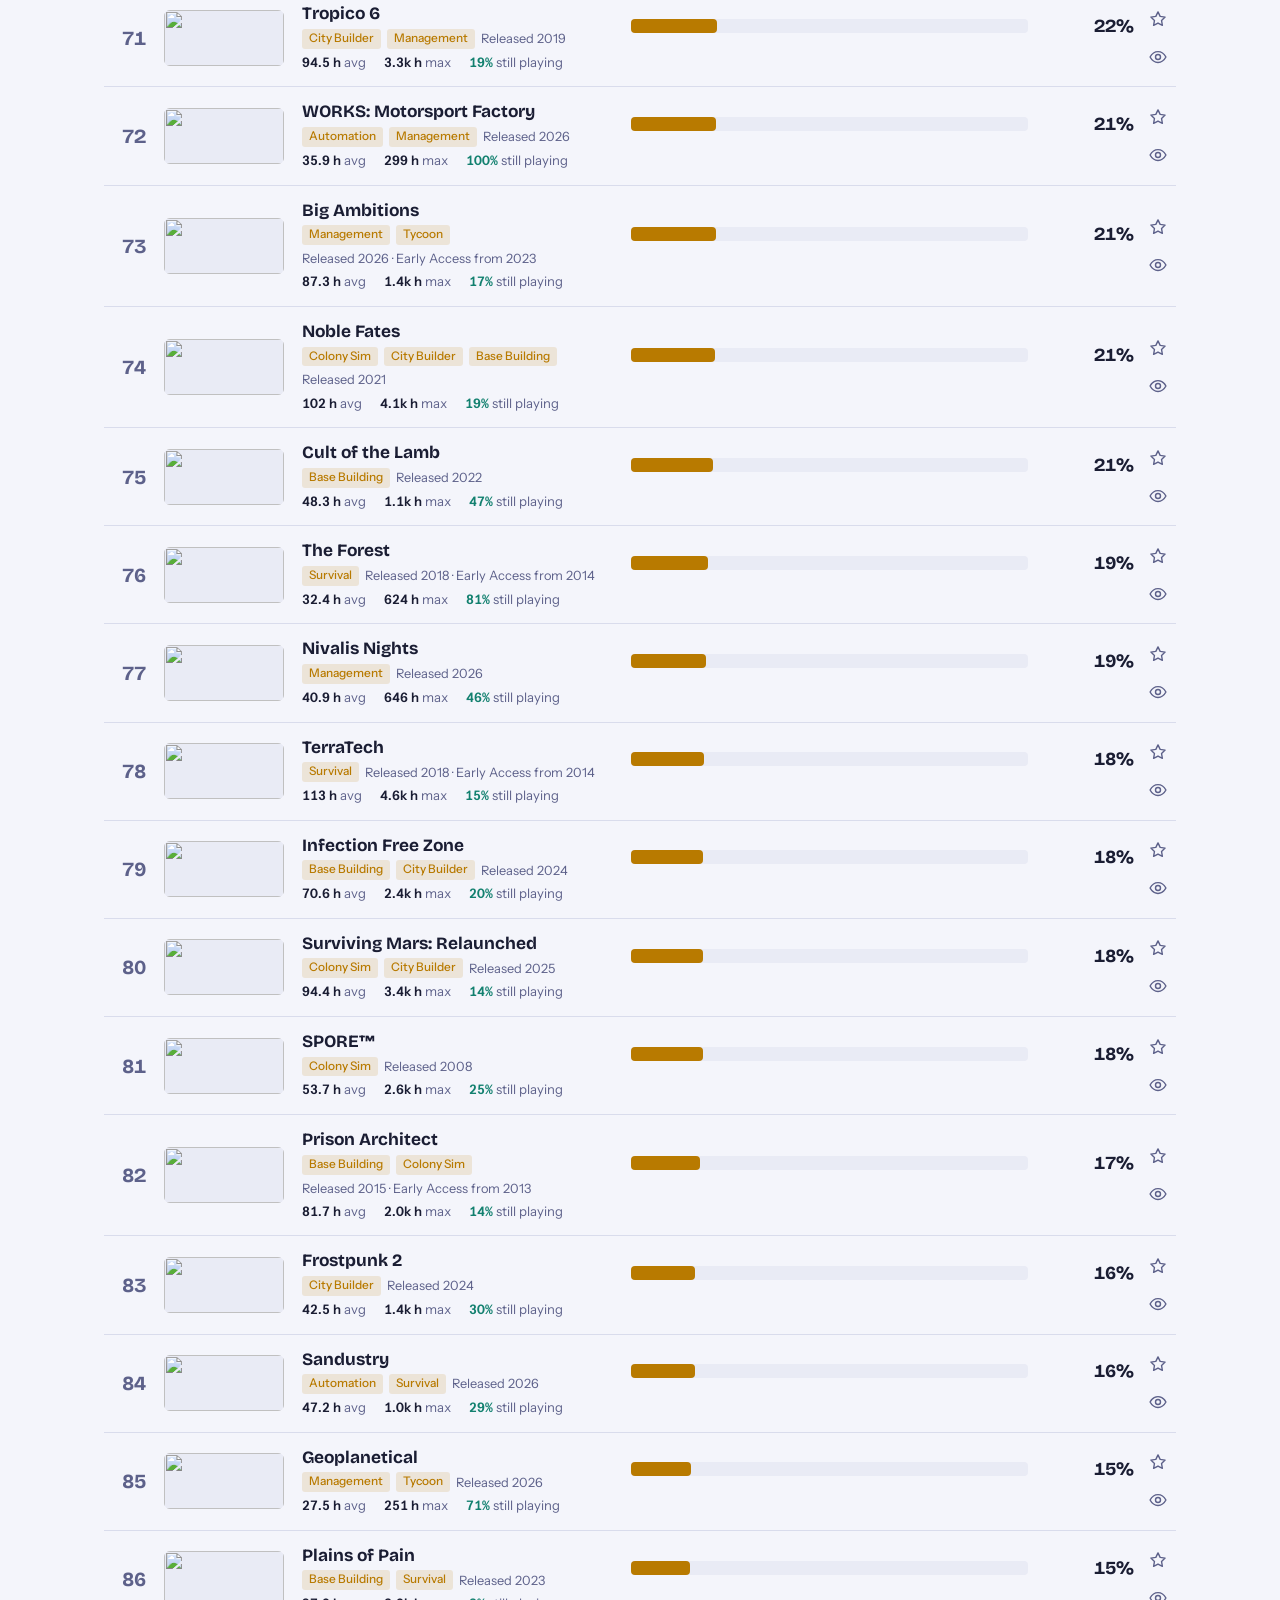
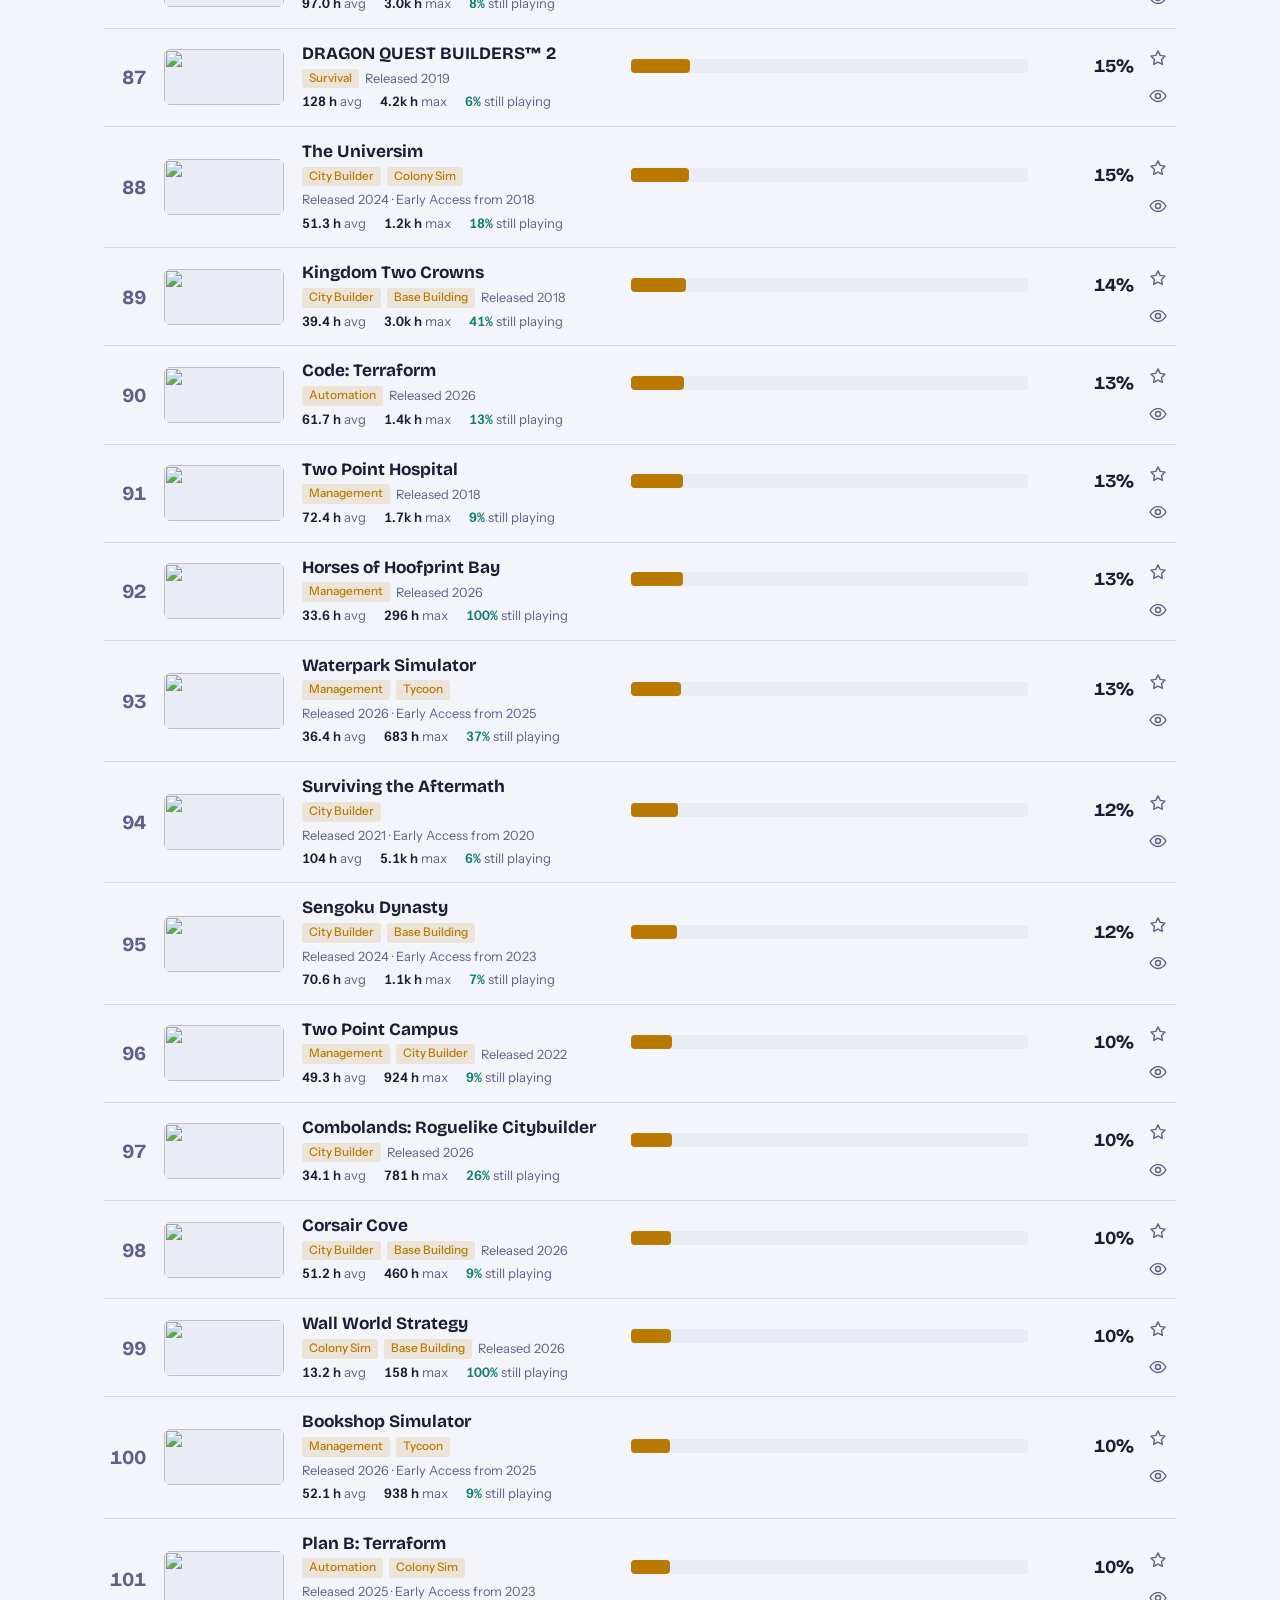
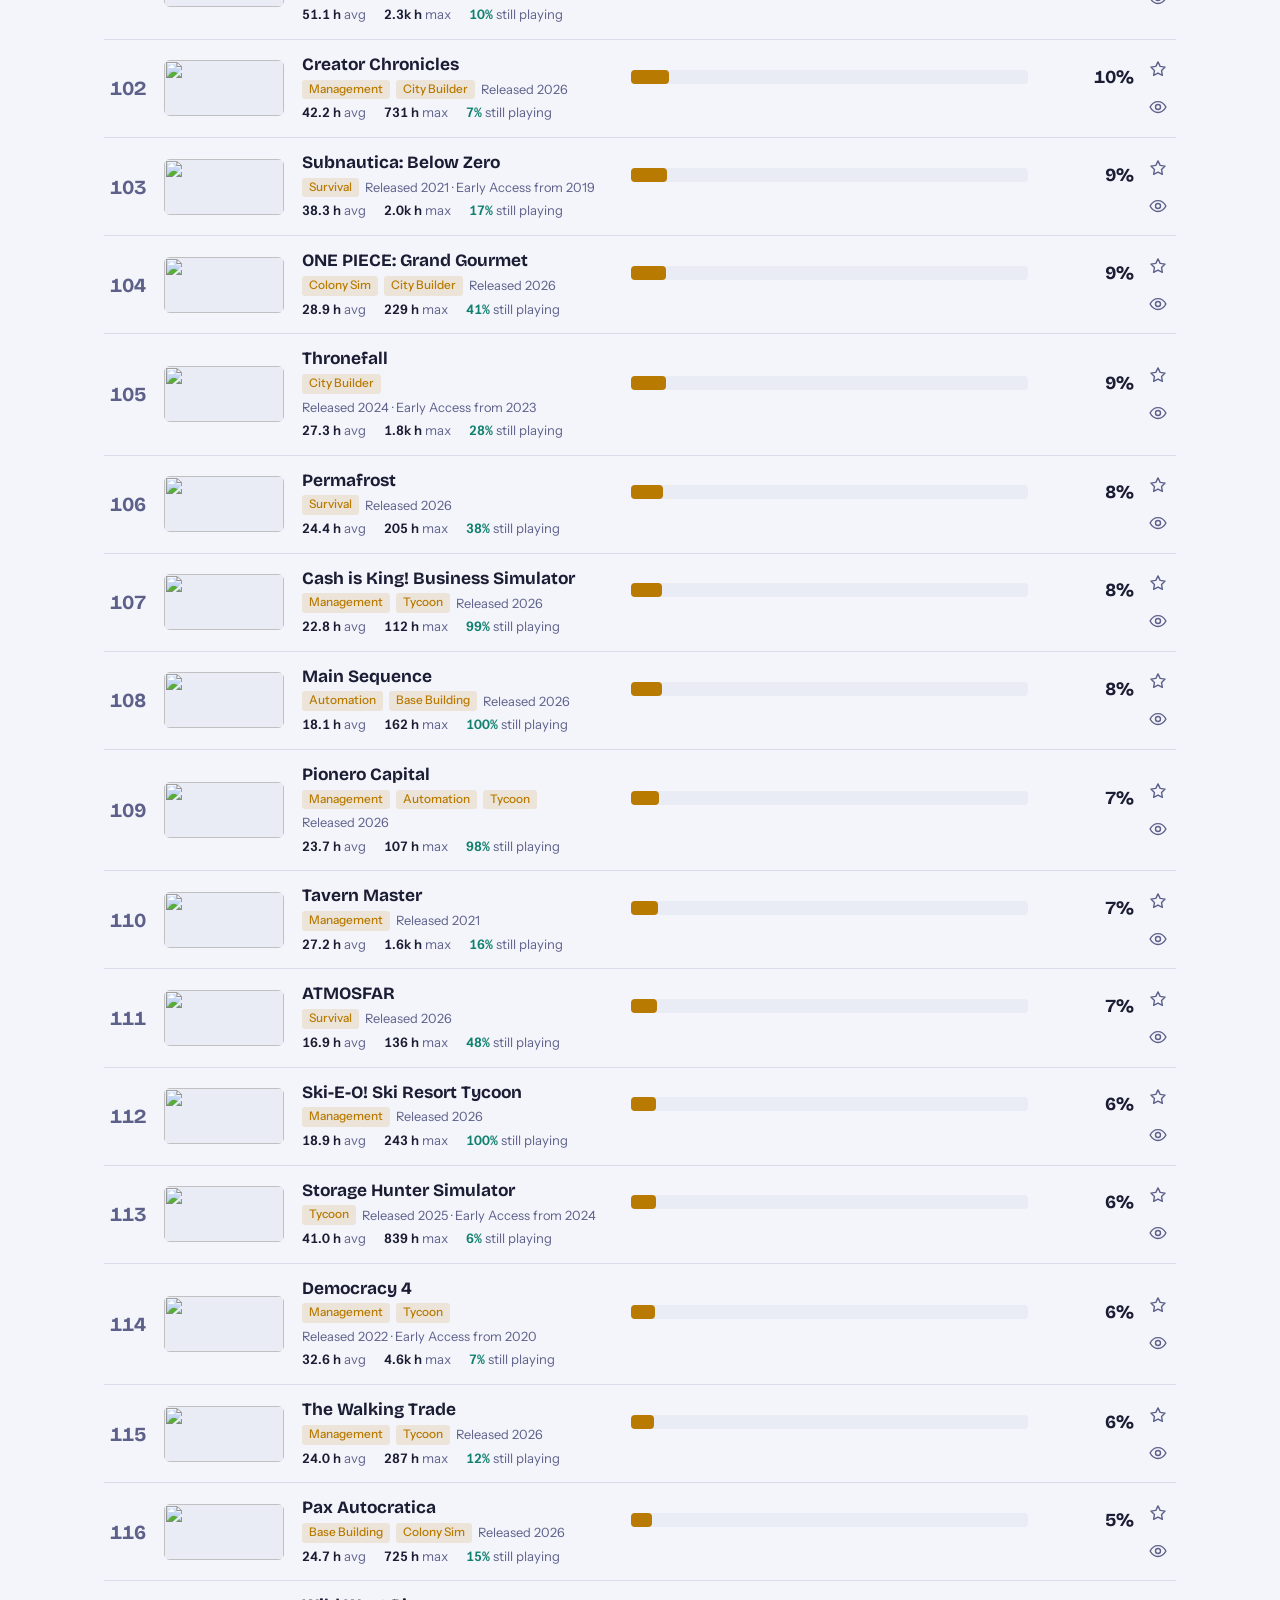
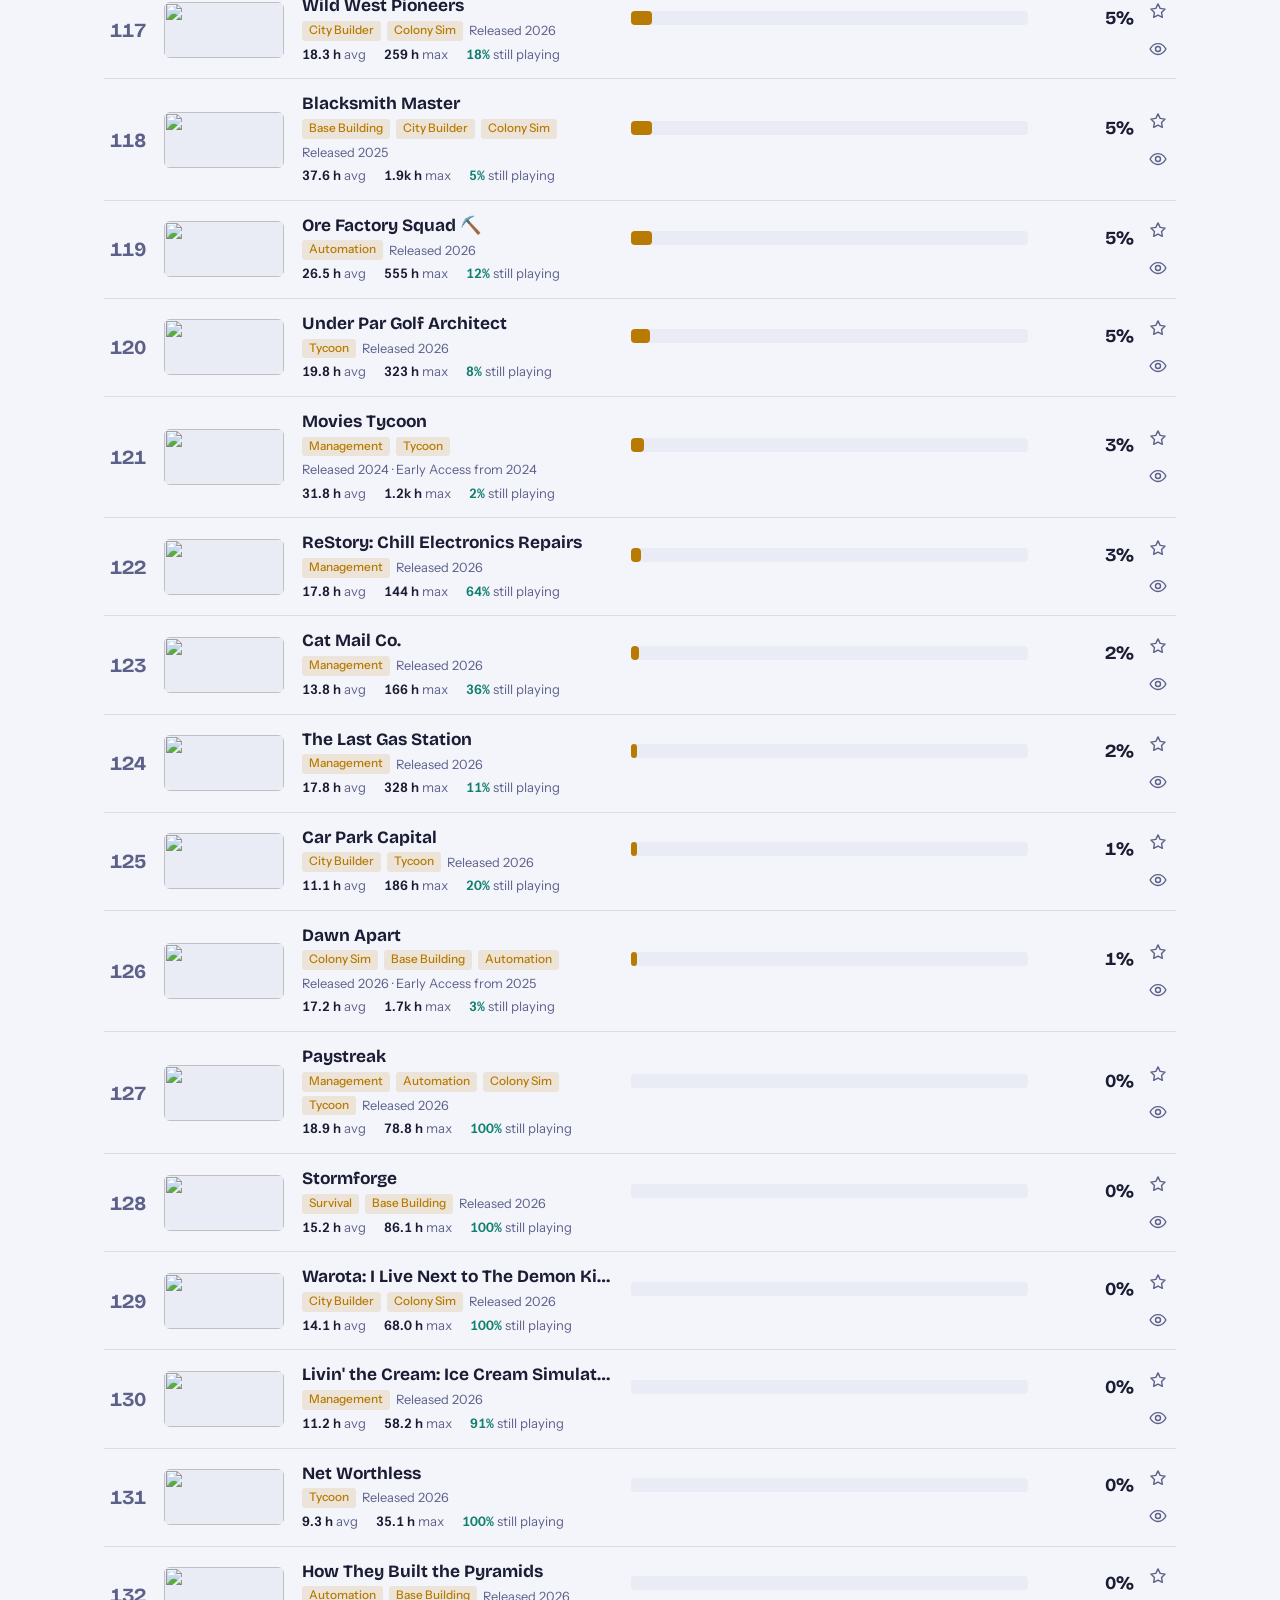
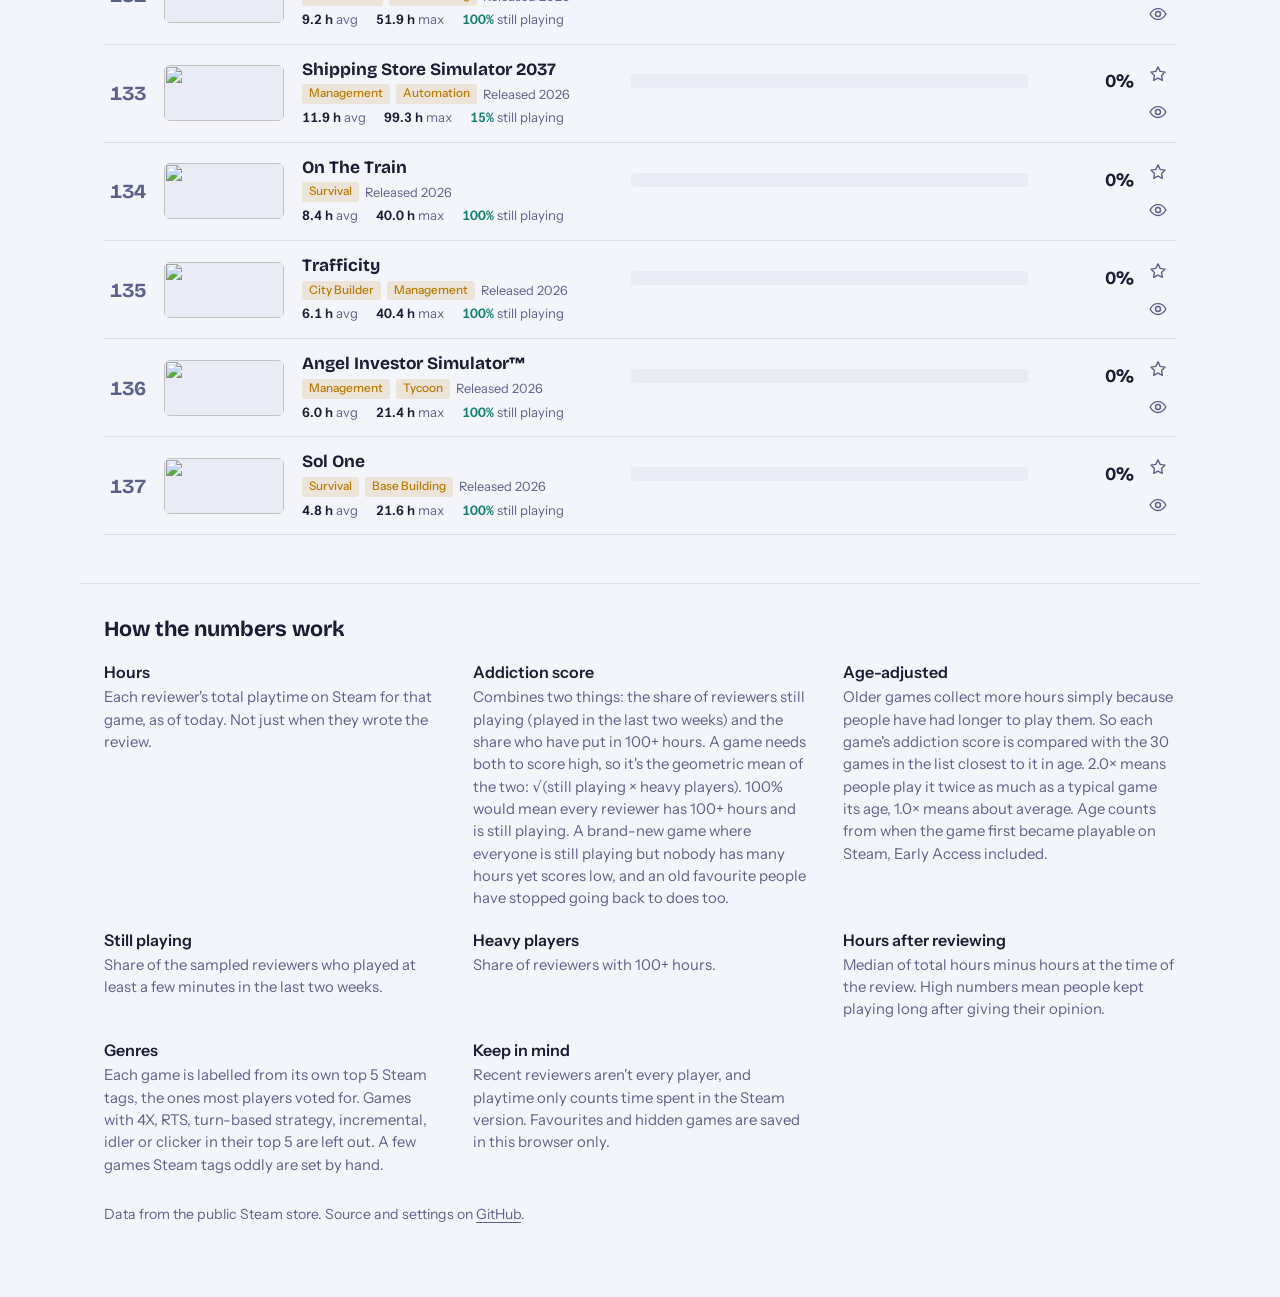
==== commit 6c6f6cb5: "Addiction score on a fixed 0-100% scale Score = sqrt(still playing % x heavy players %). A game need" ====
--- a/docs/index.html
+++ b/docs/index.html
@@ -74,7 +74,7 @@
     <h2>How the numbers work</h2>
     <dl>
       <div><dt>Hours</dt><dd>Each reviewer's total playtime on Steam for that game, as of today. Not just when they wrote the review.</dd></div>
-      <div><dt>Addiction score</dt><dd>Median hours × (1 + share of reviewers who played in the last two weeks). The median keeps a few people who left the game idling for months from skewing things, and the second part rewards games people keep coming back to. It's shown as a percentage of the most addictive game on the list, so #1 is always 100% and a game at 50% scores half as high.</dd></div>
+      <div><dt>Addiction score</dt><dd>Combines two things: the share of reviewers still playing (played in the last two weeks) and the share who have put in 100+ hours. A game needs both to score high, so it's the geometric mean of the two: √(still playing × heavy players). 100% would mean every reviewer has 100+ hours and is still playing. A brand-new game where everyone is still playing but nobody has many hours yet scores low, and an old favourite people have stopped going back to does too.</dd></div>
       <div><dt>Age-adjusted</dt><dd>Older games collect more hours simply because people have had longer to play them. So each game's addiction score is compared with the <span id="agePeers">30</span> games in the list closest to it in age. 2.0× means people play it twice as much as a typical game its age, 1.0× means about average. Age counts from when the game first became playable on Steam, Early Access included.</dd></div>
       <div><dt>Still playing</dt><dd>Share of the sampled reviewers who played at least a few minutes in the last two weeks.</dd></div>
       <div><dt>Heavy players</dt><dd>Share of reviewers with <span id="heavyHours">100</span>+ hours.</dd></div>
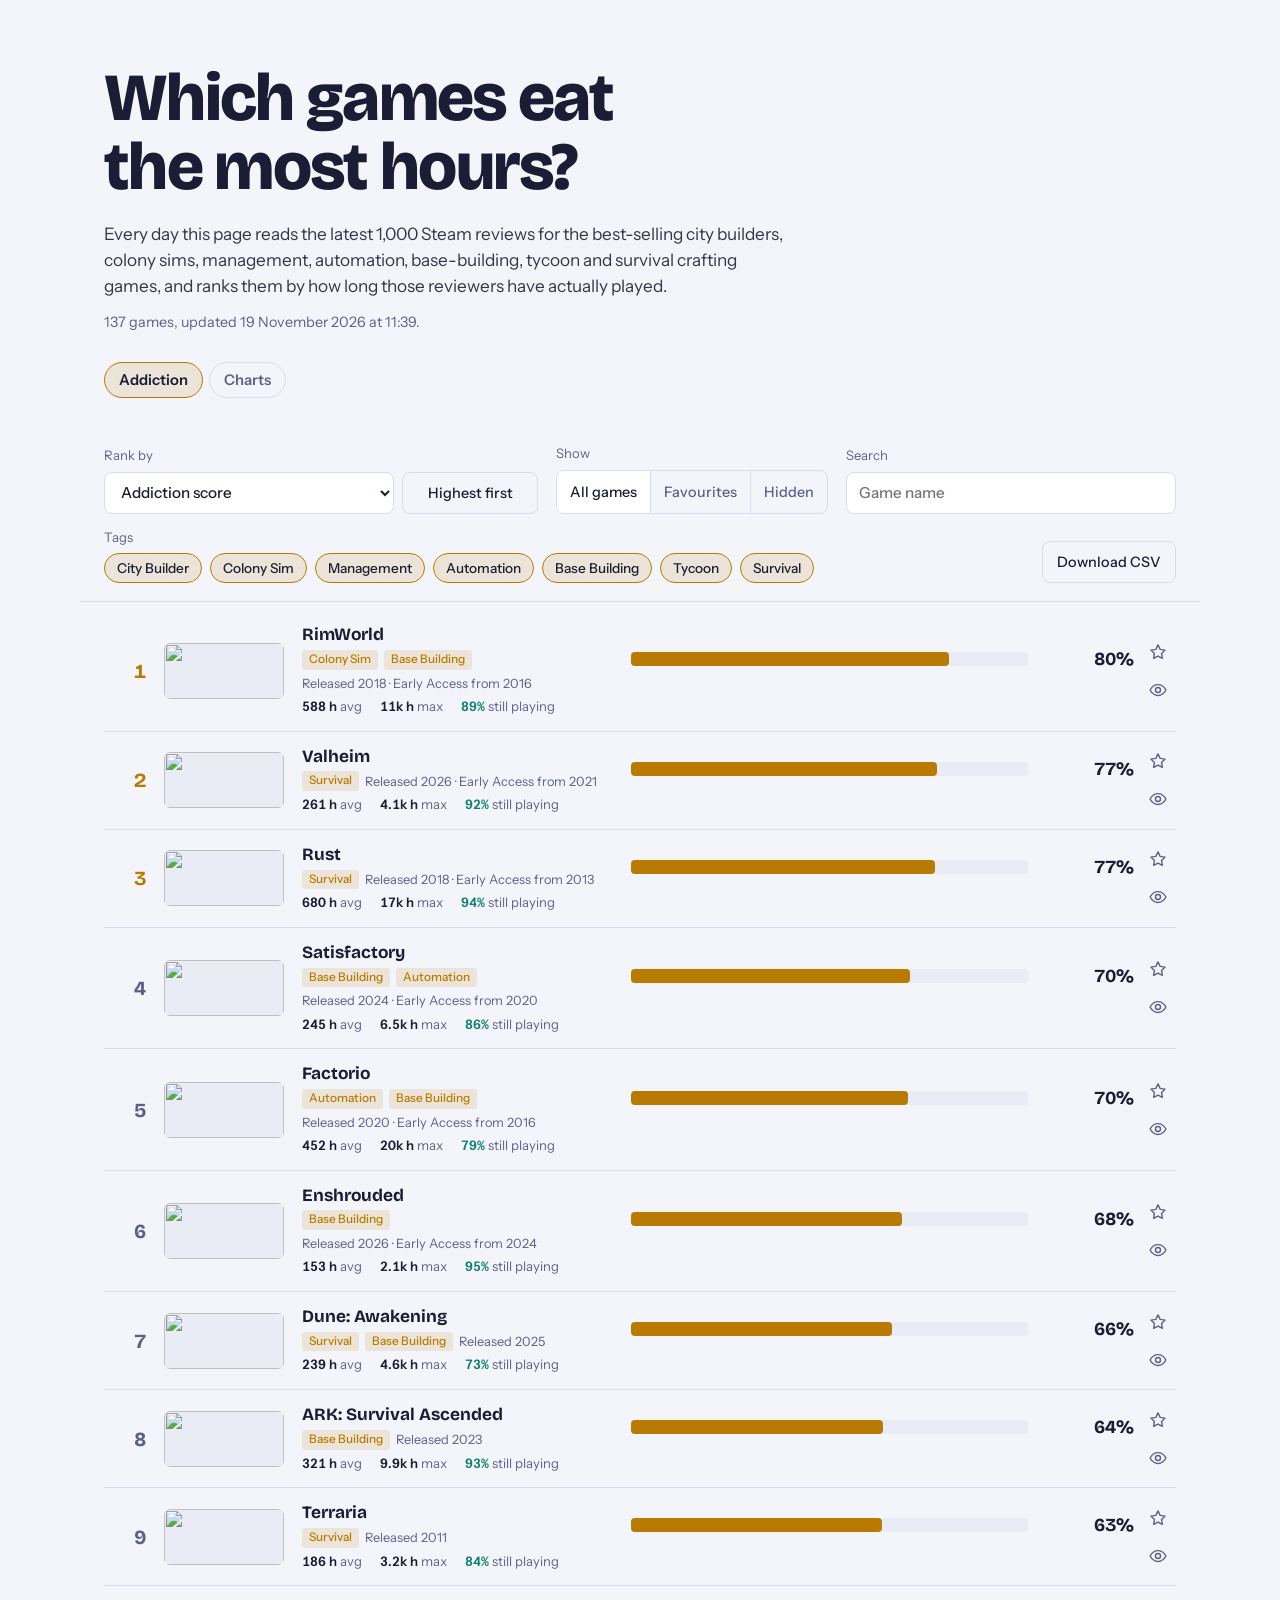
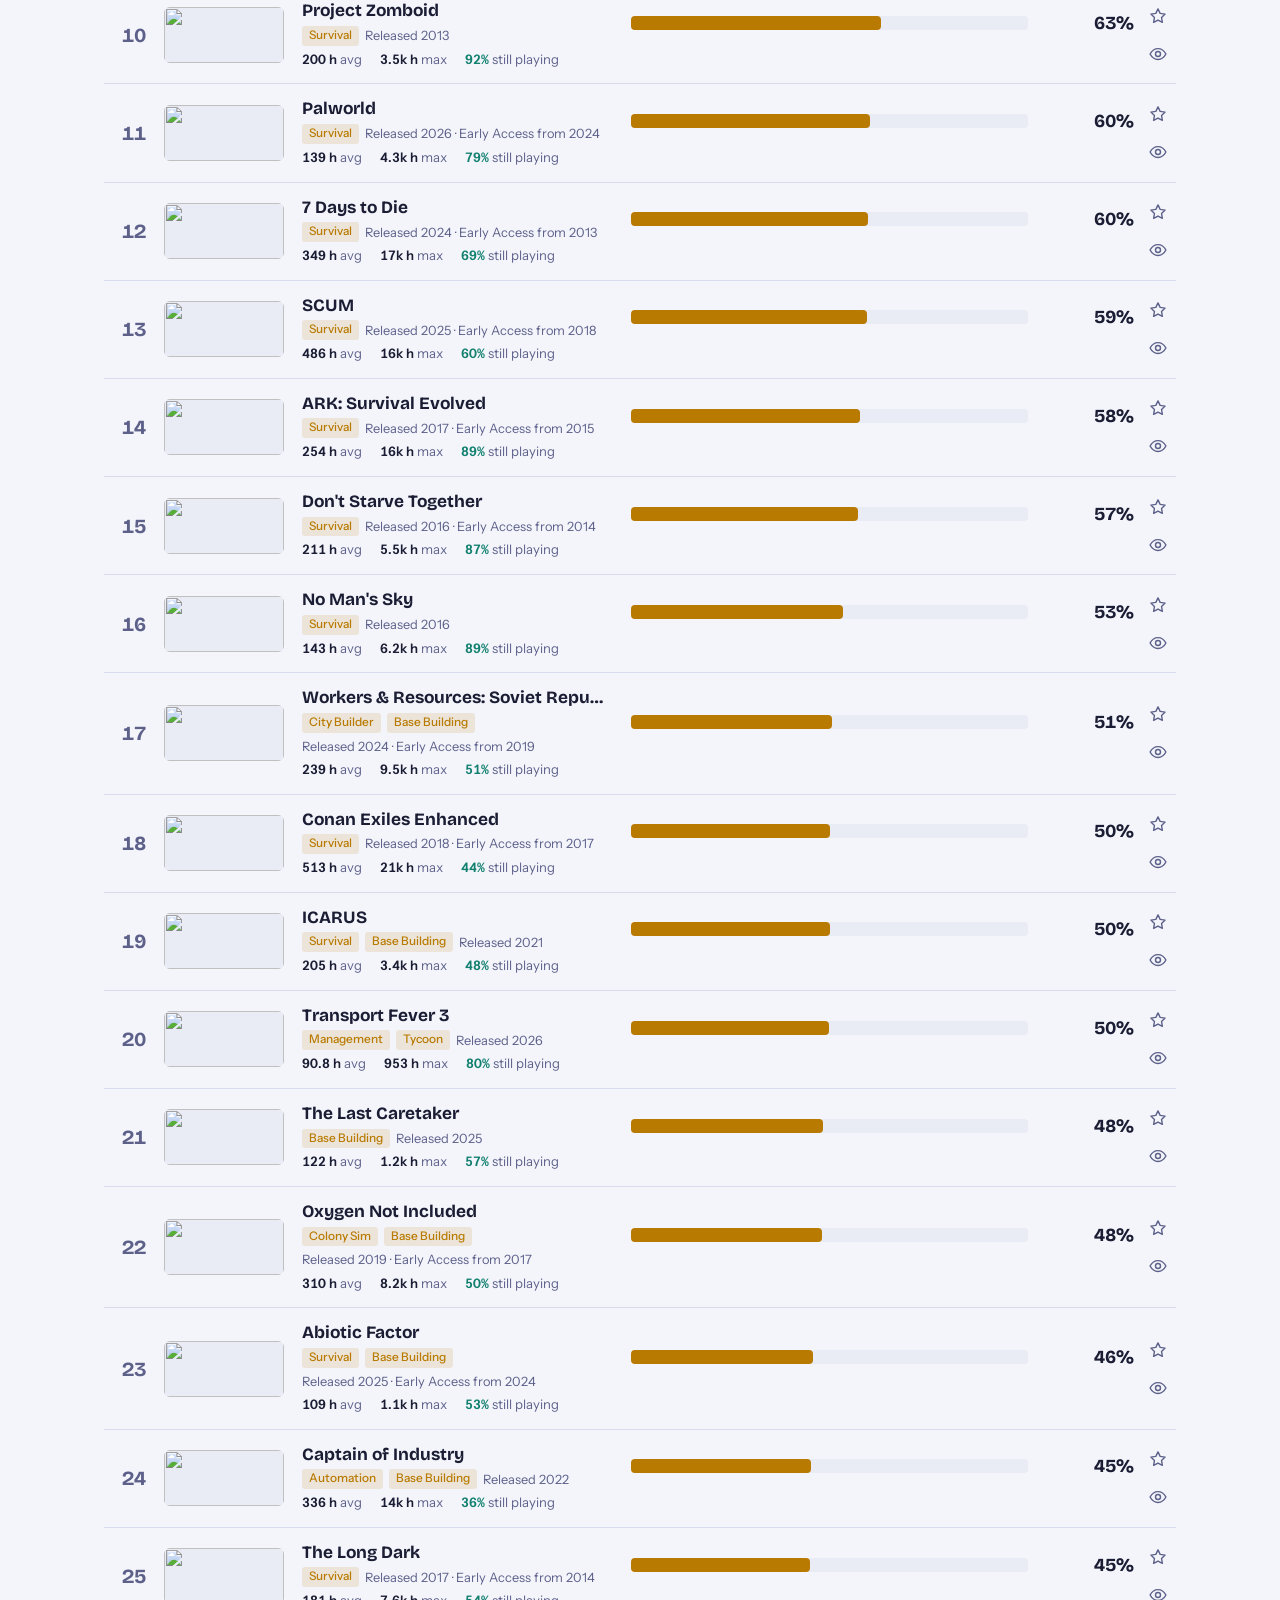
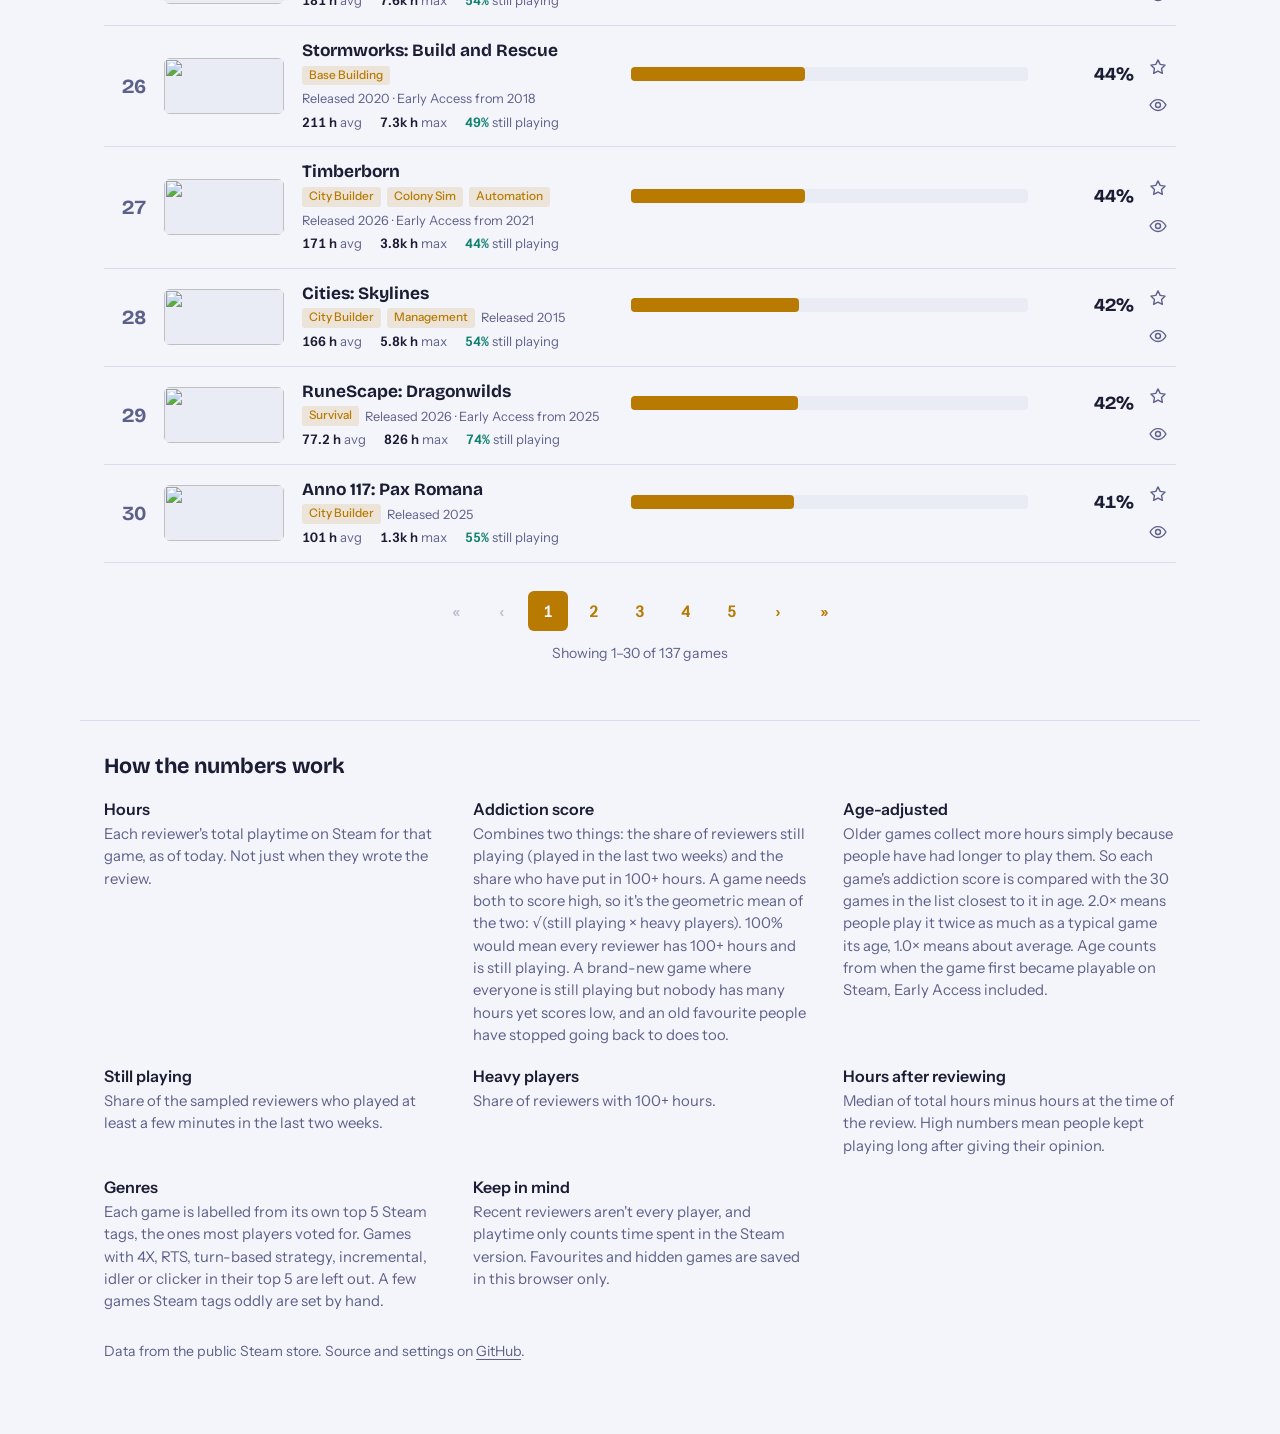
==== commit cc76458b: "30 games per page with a pager under the list « ‹ 1 2 3 … › » buttons plus "Showing 31–60 of 137 gam" ====
--- a/docs/index.html
+++ b/docs/index.html
@@ -68,6 +68,7 @@
   <main>
     <ol class="board" id="board" aria-live="polite"></ol>
     <p class="empty" id="empty" hidden></p>
+    <nav class="pager" id="pager" aria-label="Pages of results" hidden></nav>
   </main>
 
   <footer class="how">
--- a/docs/style.css
+++ b/docs/style.css
@@ -322,9 +322,28 @@
 .more { margin: 22px 0 0; }
 .est { font-size: .75rem; color: var(--amber); text-decoration: underline dotted; text-underline-offset: 2px; cursor: help; }
 
+/* ---- pagination ---- */
+
+.pager { padding: 28px 0 8px; text-align: center; }
+.pager[hidden] { display: none; }
+.pages { display: flex; flex-wrap: wrap; justify-content: center; align-items: center; gap: 6px; }
+.pages button {
+  min-width: 40px; height: 40px; padding: 0 10px;
+  font: 600 1rem var(--body); font-variant-numeric: tabular-nums;
+  color: var(--amber); background: transparent;
+  border: 0; border-radius: 6px; cursor: pointer;
+}
+.pages button:hover:not(:disabled) { background: var(--amber-soft); }
+.pages button[aria-current=page] { color: var(--bg); background: var(--amber); cursor: default; }
+.pages button:disabled { color: var(--muted); opacity: .35; cursor: default; }
+.pages .gap { color: var(--muted); padding: 0 4px; }
+.pager .count { margin: 12px 0 0; color: var(--muted); font-size: .88rem; }
+
 /* ---- small screens ---- */
 
 @media (max-width: 760px) {
+  .pages { gap: 2px; }
+  .pages button { min-width: 34px; padding: 0 6px; }
   .top { padding-top: 40px; }
   .tabs, .top, .controls, main, .how { padding-left: 16px; padding-right: 16px; }
   .top + .tabs { padding-bottom: 20px; }
